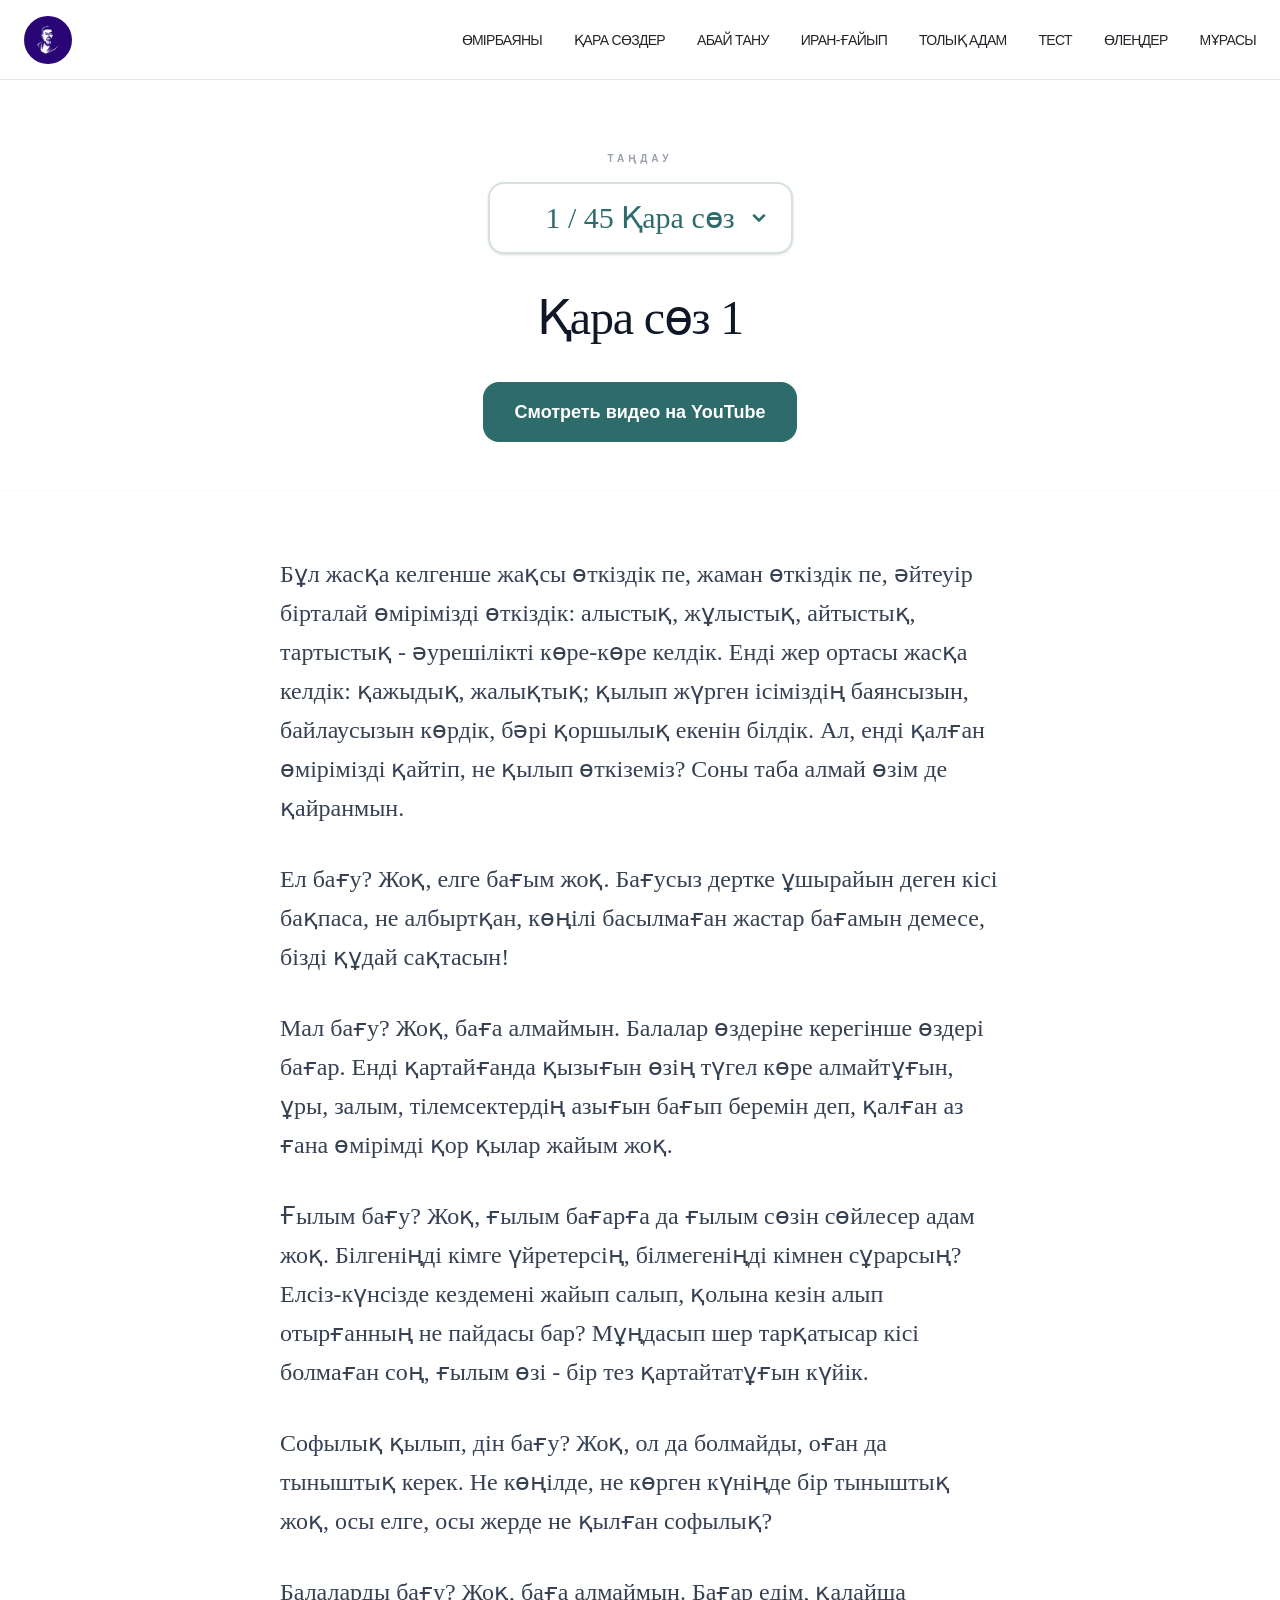
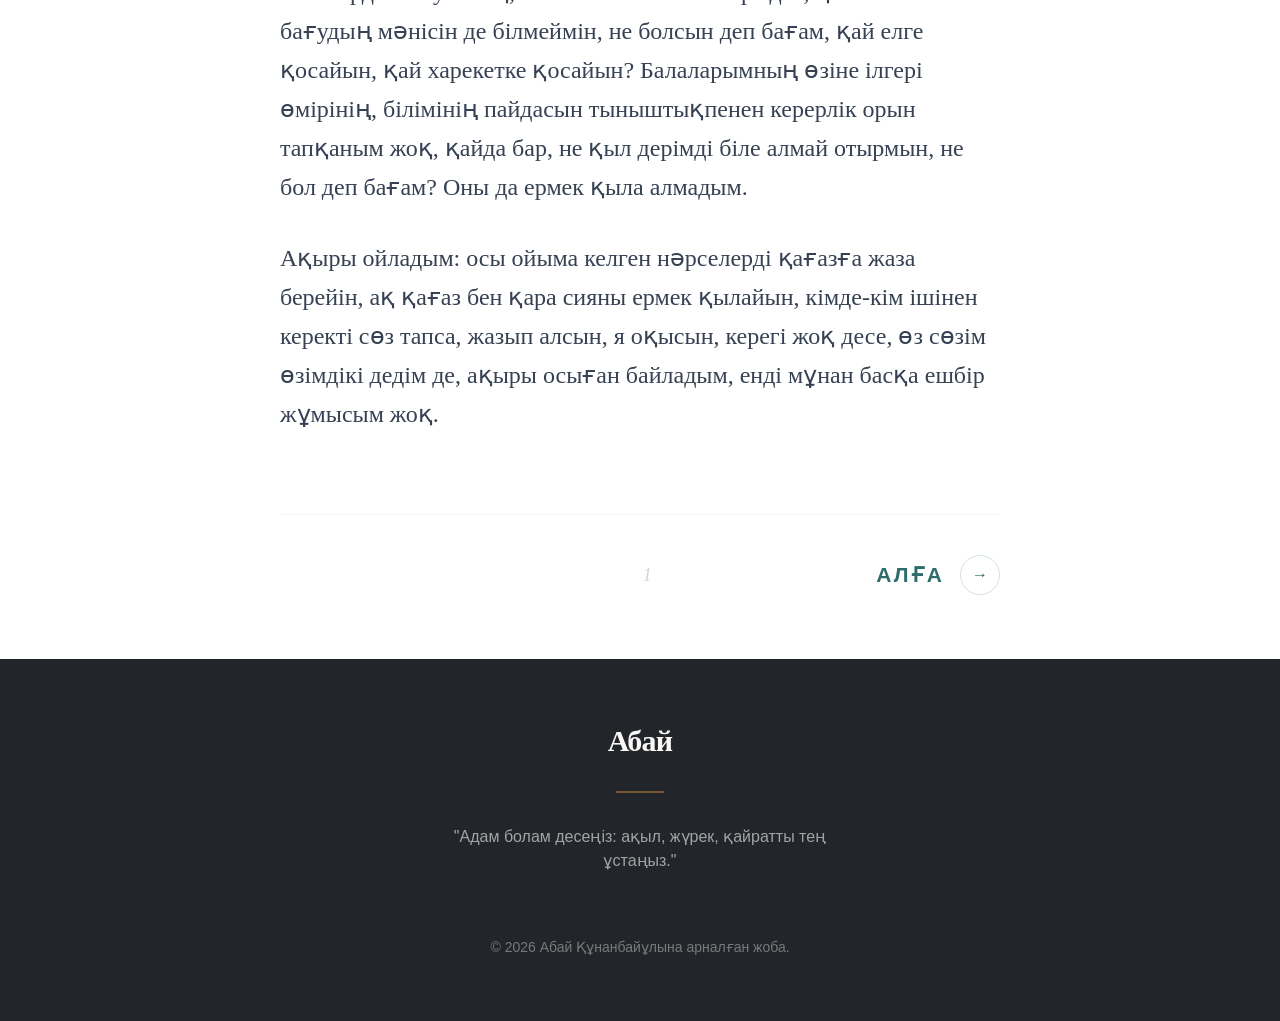
==== book-of-words/index.html @ 0b8b86c3 "Add files via upload" ====
<!DOCTYPE html>
<!-- saved from url=(0035)http://127.0.0.1:8000/book-of-words -->
<html lang="en" data-dme-installation-id="xwaxjjxckj" data-dme="on" data-dme-dark-mode="off"><head><meta http-equiv="Content-Type" content="text/html; charset=UTF-8"><style>body {transition: opacity ease-in 0.2s; } 
body[unresolved] {opacity: 0; display: block; overflow: hidden; position: relative; } 
</style>
    
    <meta name="viewport" content="width=device-width, initial-scale=1.0, maximum-scale=1">

    <meta property="og:title" content="Abai Qunanbaiuly - The Great Kazakh Poet">
    <meta property="og:description" content="Explore the life, philosophy, and poetry of Abai Qunanbaiuly, a cultural reformer and the father of Kazakh literature.">
    <meta property="og:type" content="website">
    <meta name="twitter:card" content="summary_large_image">
    <meta name="twitter:title" content="Abai Qunanbaiuly - The Great Kazakh Poet">
    <meta name="twitter:description" content="Explore the life, philosophy, and poetry of Abai Qunanbaiuly, a cultural reformer and the father of Kazakh literature.">

    <link rel="icon" type="image/png" href="http://127.0.0.1:8000/static/abai-muse/favicon.png">
    <link rel="preconnect" href="https://fonts.googleapis.com/">
    <link rel="preconnect" href="https://fonts.gstatic.com/" crossorigin="">
    <link href="../book-of-words_files/css2" rel="stylesheet">
    <script>(function(){var target='/book-of-words';if(location.pathname!==target){history.replaceState(null,'',target+location.search+location.hash);}})();</script>
    <script type="module" crossorigin="" src="../book-of-words_files/index-Dv4_u_pz.js"></script>
    <link rel="stylesheet" crossorigin="" href="../book-of-words_files/index-BlFxgXNz.css">
  </head>
  <body style="overflow: unset;">
    <div id="root"><div role="region" aria-label="Notifications (F8)" tabindex="-1" style="pointer-events: none;"><ol tabindex="-1" class="fixed top-0 z-[100] flex max-h-screen w-full flex-col-reverse p-4 sm:bottom-0 sm:right-0 sm:top-auto sm:flex-col md:max-w-[420px]"></ol></div><div class="min-h-screen bg-white font-sans selection:bg-primary/20"><nav class="fixed top-0 w-full z-[9999] bg-white border-b border-gray-200 h-20"><div class="container mx-auto px-6 h-full flex items-center justify-between"><a href="/"><a class="z-[10001]"><img alt="Logo" class="h-12 w-12 rounded-full object-cover" src="[data-uri]"></a></a><div class="hidden md:flex items-center gap-8"><a href="/#biography" class="text-sm font-medium hover:text-primary uppercase tracking-tighter">Өмірбаяны</a><a href="/book-of-words/" class="text-sm font-medium hover:text-primary uppercase tracking-tighter">Қара сөздер</a><a href="/#abai_tanu" class="text-sm font-medium hover:text-primary uppercase tracking-tighter">Абай Тану</a><a href="/iran-gaiyp/" class="text-sm font-medium hover:text-primary uppercase tracking-tighter">Иран-Ғайып</a><a href="/tolyq_adam/" class="text-sm font-medium hover:text-primary uppercase tracking-tighter">Толық Адам</a><a href="/tests/" class="text-sm font-medium hover:text-primary uppercase tracking-tighter">Тест</a><a href="/#poetry" class="text-sm font-medium hover:text-primary uppercase tracking-tighter">Өлеңдер</a><a href="/#legacy" class="text-sm font-medium hover:text-primary uppercase tracking-tighter">Мұрасы</a></div><button class="md:hidden p-2 text-black z-[10001] relative"><svg xmlns="http://www.w3.org/2000/svg" width="32" height="32" viewBox="0 0 24 24" fill="none" stroke="currentColor" stroke-width="2" stroke-linecap="round" stroke-linejoin="round" class="lucide lucide-menu" aria-hidden="true"><path d="M4 5h16"></path><path d="M4 12h16"></path><path d="M4 19h16"></path></svg></button></div><div class="fixed inset-0 bg-black/80 backdrop-blur-sm transition-opacity duration-300 md:hidden opacity-0 invisible z-[9999]"></div><div class="fixed top-0 right-0 h-screen w-[75%] sm:w-[50%] transform transition-transform duration-500 ease-in-out md:hidden z-[10000] translate-x-full" style="background-color: rgb(255, 255, 255);"><div class="flex flex-col h-full items-center justify-center space-y-8 px-6"><a href="/#biography" class="text-lg font-bold text-black uppercase text-center transition-all transform translate-x-10 opacity-0" style="transition-delay: 0ms; display: block;">Өмірбаяны</a><a href="/book-of-words/" class="text-lg font-bold text-black uppercase text-center transition-all transform translate-x-10 opacity-0" style="transition-delay: 0ms; display: block;">Қара сөздер</a><a href="/#abai_tanu" class="text-lg font-bold text-black uppercase text-center transition-all transform translate-x-10 opacity-0" style="transition-delay: 0ms; display: block;">Абай Тану</a><a href="/iran-gaiyp/" class="text-lg font-bold text-black uppercase text-center transition-all transform translate-x-10 opacity-0" style="transition-delay: 0ms; display: block;">Иран-Ғайып</a><a href="/tolyq_adam/" class="text-lg font-bold text-black uppercase text-center transition-all transform translate-x-10 opacity-0" style="transition-delay: 0ms; display: block;">Толық Адам</a><a href="/tests/" class="text-lg font-bold text-black uppercase text-center transition-all transform translate-x-10 opacity-0" style="transition-delay: 0ms; display: block;">Тест</a><a href="/#poetry" class="text-lg font-bold text-black uppercase text-center transition-all transform translate-x-10 opacity-0" style="transition-delay: 0ms; display: block;">Өлеңдер</a><a href="/#legacy" class="text-lg font-bold text-black uppercase text-center transition-all transform translate-x-10 opacity-0" style="transition-delay: 0ms; display: block;">Мұрасы</a></div></div></nav><section class="py-12 border-b border-gray-50"><div class="container mx-auto px-4 max-w-4xl text-center"><div class="inline-flex flex-col items-center"><div class="pt-4 flex flex-wrap items-center gap-4 mb-21.5"></div><span class="text-[10px] uppercase tracking-[0.4em] text-gray-400 mb-4 font-bold">Таңдау</span><div class="relative group"><select class="appearance-none bg-white text-primary border-2 border-primary/20 px-12 py-4 rounded-2xl font-serif text-2xl md:text-3xl hover:border-primary transition-all cursor-pointer outline-none shadow-sm min-w-[300px] text-center"><option value="0">1 / 45 Қара сөз</option><option value="1">2 / 45 Қара сөз</option><option value="2">3 / 45 Қара сөз</option><option value="3">4 / 45 Қара сөз</option><option value="4">5 / 45 Қара сөз</option><option value="5">6 / 45 Қара сөз</option><option value="6">7 / 45 Қара сөз</option><option value="7">8 / 45 Қара сөз</option><option value="8">9 / 45 Қара сөз</option><option value="9">10 / 45 Қара сөз</option><option value="10">11 / 45 Қара сөз</option><option value="11">12 / 45 Қара сөз</option><option value="12">13 / 45 Қара сөз</option><option value="13">14 / 45 Қара сөз</option><option value="14">15 / 45 Қара сөз</option><option value="15">16 / 45 Қара сөз</option><option value="16">17 / 45 Қара сөз</option><option value="17">18 / 45 Қара сөз</option><option value="18">19 / 45 Қара сөз</option><option value="19">20 / 45 Қара сөз</option><option value="20">21 / 45 Қара сөз</option><option value="21">22 / 45 Қара сөз</option><option value="22">23 / 45 Қара сөз</option><option value="23">24 / 45 Қара сөз</option><option value="24">25 / 45 Қара сөз</option><option value="25">26 / 45 Қара сөз</option><option value="26">27 / 45 Қара сөз</option><option value="27">28 / 45 Қара сөз</option><option value="28">29 / 45 Қара сөз</option><option value="29">30 / 45 Қара сөз</option><option value="30">31 / 45 Қара сөз</option><option value="31">32 / 45 Қара сөз</option><option value="32">33 / 45 Қара сөз</option><option value="33">34 / 45 Қара сөз</option><option value="34">35 / 45 Қара сөз</option><option value="35">36 / 45 Қара сөз</option><option value="36">37 / 45 Қара сөз</option><option value="37">38 / 45 Қара сөз</option><option value="38">39 / 45 Қара сөз</option><option value="39">40 / 45 Қара сөз</option><option value="40">41 / 45 Қара сөз</option><option value="41">42 / 45 Қара сөз</option><option value="42">43 / 45 Қара сөз</option><option value="43">44 / 45 Қара сөз</option><option value="44">45 / 45 Қара сөз</option></select><div class="absolute right-6 top-1/2 -translate-y-1/2 pointer-events-none text-primary"><svg width="20" height="20" viewBox="0 0 24 24" fill="none" stroke="currentColor" stroke-width="3" stroke-linecap="round" stroke-linejoin="round"><path d="m6 9 6 6 6-6"></path></svg></div></div></div><h1 class="mt-10 text-3xl md:text-5xl font-serif text-gray-900 tracking-tight">Қара сөз 1</h1><div class="mt-10"><a href="https://www.youtube.com/watch?v=8O0rq3UZbVI" target="_blank" rel="noreferrer" class="inline-block bg-primary text-white px-8 py-4 rounded-2xl font-bold text-lg hover:bg-secondary transition-colors">Смотреть видео на YouTube</a></div></div></section><section class="py-16 relative bg-white"><div class="container mx-auto px-6 max-w-3xl"><div class="relative"><div class="absolute inset-0 opacity-[0.03] pointer-events-none" style="background-image: url(&quot;/static/abai-muse/assets/kazakh-pattern-Ba0p9xHQ.png&quot;); background-size: 300px;"></div><div class="relative z-10 space-y-8"><p class="text-xl md:text-2xl leading-relaxed text-gray-700 font-serif whitespace-pre-line">Бұл жасқа келгенше жақсы өткіздік пе, жаман өткіздік пе, әйтеуір бірталай өмірімізді өткіздік: алыстық, жұлыстық, айтыстық, тартыстық - әурешілікті көре-көре келдік. Енді жер ортасы жасқа келдік: қажыдық, жалықтық; қылып жүрген ісіміздің баянсызын, байлаусызын көрдік, бәрі қоршылық екенін білдік. Ал, енді қалған өмірімізді қайтіп, не қылып өткіземіз? Соны таба алмай өзім де қайранмын.</p><p class="text-xl md:text-2xl leading-relaxed text-gray-700 font-serif whitespace-pre-line">Ел бағу? Жоқ, елге бағым жоқ. Бағусыз дертке ұшырайын деген кісі бақпаса, не албыртқан, көңілі басылмаған жастар бағамын демесе, бізді құдай сақтасын!</p><p class="text-xl md:text-2xl leading-relaxed text-gray-700 font-serif whitespace-pre-line">Мал бағу? Жоқ, баға алмаймын. Балалар өздеріне керегінше өздері бағар. Енді қартайғанда қызығын өзің түгел көре алмайтұғын, ұры, залым, тілемсектердің азығын бағып беремін деп, қалған аз ғана өмірімді қор қылар жайым жоқ.</p><p class="text-xl md:text-2xl leading-relaxed text-gray-700 font-serif whitespace-pre-line">Ғылым бағу? Жоқ, ғылым бағарға да ғылым сөзін сөйлесер адам жоқ. Білгеніңді кімге үйретерсің, білмегеніңді кімнен сұрарсың? Елсіз-күнсізде кездемені жайып салып, қолына кезін алып отырғанның не пайдасы бар? Мұңдасып шер тарқатысар кісі болмаған соң, ғылым өзі - бір тез қартайтатұғын күйік.</p><p class="text-xl md:text-2xl leading-relaxed text-gray-700 font-serif whitespace-pre-line">Софылық қылып, дін бағу? Жоқ, ол да болмайды, оған да тыныштық керек. Не көңілде, не көрген күніңде бір тыныштық жоқ, осы елге, осы жерде не қылған софылық?</p><p class="text-xl md:text-2xl leading-relaxed text-gray-700 font-serif whitespace-pre-line">Балаларды бағу? Жоқ, баға алмаймын. Бағар едім, қалайша бағудың мәнісін де білмеймін, не болсын деп бағам, қай елге қосайын, қай харекетке қосайын? Балаларымның өзіне ілгері өмірінің, білімінің пайдасын тыныштықпенен керерлік орын тапқаным жоқ, қайда бар, не қыл дерімді біле алмай отырмын, не бол деп бағам? Оны да ермек қыла алмадым.</p><p class="text-xl md:text-2xl leading-relaxed text-gray-700 font-serif whitespace-pre-line">Ақыры ойладым: осы ойыма келген нәрселерді қағазға жаза берейін, ақ қағаз бен қара сияны ермек қылайын, кімде-кім ішінен керекті сөз тапса, жазып алсын, я оқысын, керегі жоқ десе, өз сөзім өзімдікі дедім де, ақыры осыған байладым, енді мұнан басқа ешбір жұмысым жоқ.</p></div><div class="mt-20 flex items-center justify-between border-t border-gray-100 pt-10"><button disabled="" class="flex items-center gap-4 text-gray-400 hover:text-primary transition-all disabled:opacity-0 group"><div class="w-10 h-10 rounded-full border border-gray-100 flex items-center justify-center group-hover:border-primary"><span>←</span></div><span class="font-bold uppercase tracking-widest text-[21px]">Артқа</span></button><div class="text-gray-300 font-serif italic text-lg">1</div><button class="flex items-center gap-4 text-primary hover:text-secondary transition-all disabled:opacity-0 group"><span class="font-bold uppercase tracking-widest text-[21px]">Алға</span><div class="w-10 h-10 rounded-full border border-primary/20 flex items-center justify-center group-hover:bg-primary group-hover:text-white"><span>→</span></div></button></div></div></div></section><footer id="legacy" class="bg-foreground text-background py-16"><div class="container mx-auto px-6 flex flex-col items-center text-center space-y-8"><div class="text-3xl font-serif font-bold tracking-tight text-background">Абай</div><div class="w-12 h-0.5 bg-secondary/50"></div><p class="max-w-md text-background/60 font-light">"Адам болам десеңіз: ақыл, жүрек, қайратты тең ұстаңыз."</p><div class="text-sm text-background/40 pt-8">© 2026 Абай Құнанбайұлына арналған жоба.</div></div></footer></div></div>
  
































<veepn-lock-screen><template shadowrootmode="open"><style>html{box-sizing:border-box;text-size-adjust:100%;word-break:normal;tab-size:4}*,:before,:after{background-repeat:no-repeat;box-sizing:border-box}:before,:after{text-decoration:inherit;vertical-align:inherit}*{padding:0;margin:0}hr{overflow:visible;height:0;color:inherit;border:0;border-top:1px solid}details,main{display:block}summary{display:list-item}small{font-size:80%}[hidden]{display:none!important}abbr[title]{border-bottom:none;text-decoration:underline;text-decoration:underline dotted}a{background-color:transparent}a:active,a:hover{outline-width:0}code,kbd,pre,samp{font-family:monospace}pre{font-size:1em}b,strong{font-weight:bolder}sub,sup{font-size:75%;line-height:0;position:relative;vertical-align:baseline}sub{bottom:-.25em}sup{top:-.5em}table{border-color:inherit;text-indent:0}iframe{border-style:none}input{border-radius:0}[type=number]::-webkit-inner-spin-button,[type=number]::-webkit-outer-spin-button{height:auto}[type=search]{appearance:textfield;outline-offset:-2px}[type=search]::-webkit-search-decoration{appearance:none}textarea{overflow:auto;resize:vertical}button,input,optgroup,select,textarea{font:inherit;color:inherit}optgroup{font-weight:700}button{overflow:visible}button,select{text-transform:none}button,[type=button],[type=reset],[type=submit],[role=button]{cursor:pointer}button::-moz-focus-inner,[type=button]::-moz-focus-inner,[type=reset]::-moz-focus-inner,[type=submit]::-moz-focus-inner{border-style:none;padding:0}button,html [type=button],[type=reset],[type=submit]{appearance:auto}button,input,select,textarea{background-color:transparent;border-style:none}button:-moz-focusring,[type=button]::-moz-focus-inner,[type=reset]::-moz-focus-inner,[type=submit]::-moz-focus-inner{outline:1px dotted ButtonText}select{appearance:none}a:focus,button:focus,input:focus,select:focus,textarea:focus{outline-width:0}select::-ms-expand{display:none}select::-ms-value{color:currentcolor}legend{border:0;color:inherit;display:table;white-space:normal;max-width:100%}::-webkit-file-upload-button{appearance:auto;color:inherit;font:inherit}[disabled]{cursor:default}img{border-style:none}progress{vertical-align:baseline}[aria-busy=true]{cursor:progress}[aria-controls]{cursor:pointer}[aria-disabled=true]{cursor:default}ul,ol{list-style-type:none}figure{margin:0}@keyframes slide-in{0%{opacity:0;transform:translateY(16px)}to{opacity:1;transform:translateY(0)}}.gradient-blue{background:radial-gradient(106.41% 128.47% at 50.15% 128.47%,#23abff,#3066ff)}.gradient-green{background:radial-gradient(92.26% 118.88% at 50.15% .13%,#00c3c3,#00aab3)}.gradient-purple{background:radial-gradient(165.12% 115.56% at 50.15% .13%,#a15aff,#00a0eb)}.bg-blue{background-color:#f2f5ff}.bg-purple{background-color:#f7f0ff}.bg-green{background-color:#ebffed}.lock-screen{font-family:FigtreeVF,sans-serif;letter-spacing:normal;position:fixed;z-index:2147483638;right:24px;bottom:24px;width:327px;border-radius:24px;overflow:hidden;box-shadow:0 24px 32px #00000014;animation:slide-in .3s ease-in-out forwards}.lock-screen__content{position:relative;padding:24px 24px 64px}.lock-screen__close{position:absolute;top:16px;right:16px;width:24px;height:24px;display:flex;align-items:center;justify-content:center;opacity:.5}.lock-screen__label{height:26px;width:fit-content;border-radius:50px;background-color:#fff3;padding-inline:16px;display:flex;align-items:center;justify-content:center;gap:8px;color:#fff;font-size:12px;line-height:18px;margin:-8px auto 16px}.lock-screen__title{color:#fff;text-align:center;font-size:20px;line-height:28px;font-weight:600;margin-bottom:8px}.lock-screen__description{color:#f5f6f7;text-align:center;font-size:14px;line-height:20px}.lock-screen__description b{font-weight:600}.lock-screen__card{position:relative;z-index:1;margin-top:-44px;background-color:#fff;border-radius:24px;padding:32px 20px 20px}.lock-screen__inner{margin-bottom:24px}.lock-screen__submit{display:flex;align-items:center;justify-content:center;gap:10px;font-weight:700;font-size:16px;height:40px;width:100%;border-radius:12px;padding-inline:16px;background-color:#f70;color:#fff;margin-bottom:16px}.lock-screen__skip{display:flex;align-items:center;justify-content:center;font-size:14px;line-height:20px;color:#82829c;margin-inline:auto}.price-card{border:1px solid #f2f2fc;background:linear-gradient(254.14deg,#fafbff .04%,#f5f8ff 100.04%);border-radius:24px;padding:24px 28px}.price-card__label{color:#4a5764;text-align:center;font-size:14px;line-height:20px;text-transform:uppercase;margin-bottom:16px}.price-card__price{display:flex;justify-content:center;align-items:flex-start;column-gap:2px;margin-bottom:12px}.price-card__currency{color:#515478;font-size:18px;line-height:28px}.price-card__number{color:#14142a;text-align:center;font-size:64px;line-height:54px}.price-card__wrap{display:flex;flex-direction:column}.price-card__decimal{color:#515478;font-size:18px;line-height:28px;font-weight:600}.price-card__period{color:#515478;font-size:14px;line-height:20px;margin-top:-6px}.price-card__discount{position:relative;display:flex;align-items:center;justify-content:center;margin-bottom:12px}.price-card__discount-divider{position:absolute;z-index:0;top:50%;left:0;width:100%;height:1px;background-color:#dbe2f9;transform:translateY(-50%)}.price-card__discount-icon{position:absolute;z-index:1;top:50%;left:50%;transform:translate(-50%,-50%)}.price-card__discount-text{position:relative;z-index:2;color:#fff;font-size:12px;font-weight:600;line-height:18px}.price-card__features{display:flex;align-items:center;justify-content:center;column-gap:16px}.price-card__feature{color:#222e3a;font-size:14px;line-height:20px;display:flex;align-items:center;gap:6px}.price-card__feature:before{content:"";display:block;width:4px;height:4px;background-color:#20df9e;border-radius:50%;flex-shrink:0}.features-list{display:grid;grid-template-columns:repeat(3,1fr);gap:12px}.features-list__item{display:flex;flex-direction:column;align-items:center;gap:6px}.features-list__icon{width:52px;height:52px;border-radius:12px;display:flex;align-items:center;justify-content:center}.features-list__text{color:#293a53;text-align:center;font-size:16px;line-height:24px;letter-spacing:-.1px}</style></template><style>@font-face{font-family:FigtreeVF;src:url(chrome-extension://majdfhpaihoncoakbjgbdhglocklcgno/fonts/FigtreeVF.woff2) format("woff2 supports variations"),url(chrome-extension://majdfhpaihoncoakbjgbdhglocklcgno/fonts/FigtreeVF.woff2) format("woff2-variations");font-weight:100 1000;font-display:swap}</style></veepn-lock-screen></body></html>
---- book-of-words_files/index-BlFxgXNz.css ----
@layer properties{@supports (((-webkit-hyphens:none)) and (not (margin-trim:inline))) or ((-moz-orient:inline) and (not (color:rgb(from red r g b)))){*,:before,:after,::backdrop{--tw-translate-x:0;--tw-translate-y:0;--tw-translate-z:0;--tw-rotate-x:initial;--tw-rotate-y:initial;--tw-rotate-z:initial;--tw-skew-x:initial;--tw-skew-y:initial;--tw-space-y-reverse:0;--tw-space-x-reverse:0;--tw-border-style:solid;--tw-gradient-position:initial;--tw-gradient-from:#0000;--tw-gradient-via:#0000;--tw-gradient-to:#0000;--tw-gradient-stops:initial;--tw-gradient-via-stops:initial;--tw-gradient-from-position:0%;--tw-gradient-via-position:50%;--tw-gradient-to-position:100%;--tw-leading:initial;--tw-font-weight:initial;--tw-tracking:initial;--tw-ordinal:initial;--tw-slashed-zero:initial;--tw-numeric-figure:initial;--tw-numeric-spacing:initial;--tw-numeric-fraction:initial;--tw-shadow:0 0 #0000;--tw-shadow-color:initial;--tw-shadow-alpha:100%;--tw-inset-shadow:0 0 #0000;--tw-inset-shadow-color:initial;--tw-inset-shadow-alpha:100%;--tw-ring-color:initial;--tw-ring-shadow:0 0 #0000;--tw-inset-ring-color:initial;--tw-inset-ring-shadow:0 0 #0000;--tw-ring-inset:initial;--tw-ring-offset-width:0px;--tw-ring-offset-color:#fff;--tw-ring-offset-shadow:0 0 #0000;--tw-outline-style:solid;--tw-backdrop-blur:initial;--tw-backdrop-brightness:initial;--tw-backdrop-contrast:initial;--tw-backdrop-grayscale:initial;--tw-backdrop-hue-rotate:initial;--tw-backdrop-invert:initial;--tw-backdrop-opacity:initial;--tw-backdrop-saturate:initial;--tw-backdrop-sepia:initial;--tw-duration:initial;--tw-ease:initial;--tw-content:"";--tw-scale-x:1;--tw-scale-y:1;--tw-scale-z:1;--tw-animation-delay:0s;--tw-animation-direction:normal;--tw-animation-duration:initial;--tw-animation-fill-mode:none;--tw-animation-iteration-count:1;--tw-enter-blur:0;--tw-enter-opacity:1;--tw-enter-rotate:0;--tw-enter-scale:1;--tw-enter-translate-x:0;--tw-enter-translate-y:0;--tw-exit-blur:0;--tw-exit-opacity:1;--tw-exit-rotate:0;--tw-exit-scale:1;--tw-exit-translate-x:0;--tw-exit-translate-y:0}}}@layer theme{:root,:host{--font-mono:ui-monospace,SFMono-Regular,Menlo,Monaco,Consolas,"Liberation Mono","Courier New",monospace;--color-red-50:oklch(97.1% .013 17.38);--color-red-100:oklch(93.6% .032 17.717);--color-red-300:oklch(80.8% .114 19.571);--color-red-400:oklch(70.4% .191 22.216);--color-red-500:oklch(63.7% .237 25.331);--color-red-600:oklch(57.7% .245 27.325);--color-red-800:oklch(44.4% .177 26.899);--color-green-100:oklch(96.2% .044 156.743);--color-green-500:oklch(72.3% .219 149.579);--color-green-600:oklch(62.7% .194 149.214);--color-green-800:oklch(44.8% .119 151.328);--color-gray-50:oklch(98.5% .002 247.839);--color-gray-100:oklch(96.7% .003 264.542);--color-gray-200:oklch(92.8% .006 264.531);--color-gray-300:oklch(87.2% .01 258.338);--color-gray-400:oklch(70.7% .022 261.325);--color-gray-600:oklch(44.6% .03 256.802);--color-gray-700:oklch(37.3% .034 259.733);--color-gray-900:oklch(21% .034 264.665);--color-black:#000;--color-white:#fff;--spacing:.25rem;--container-sm:24rem;--container-md:28rem;--container-lg:32rem;--container-2xl:42rem;--container-3xl:48rem;--container-4xl:56rem;--container-5xl:64rem;--text-xs:.75rem;--text-xs--line-height:calc(1/.75);--text-sm:.875rem;--text-sm--line-height:calc(1.25/.875);--text-base:1rem;--text-base--line-height: 1.5 ;--text-lg:1.125rem;--text-lg--line-height:calc(1.75/1.125);--text-xl:1.25rem;--text-xl--line-height:calc(1.75/1.25);--text-2xl:1.5rem;--text-2xl--line-height:calc(2/1.5);--text-3xl:1.875rem;--text-3xl--line-height: 1.2 ;--text-4xl:2.25rem;--text-4xl--line-height:calc(2.5/2.25);--text-5xl:3rem;--text-5xl--line-height:1;--text-6xl:3.75rem;--text-6xl--line-height:1;--text-7xl:4.5rem;--text-7xl--line-height:1;--text-8xl:6rem;--text-8xl--line-height:1;--font-weight-light:300;--font-weight-normal:400;--font-weight-medium:500;--font-weight-semibold:600;--font-weight-bold:700;--tracking-tighter:-.05em;--tracking-tight:-.025em;--tracking-widest:.1em;--leading-snug:1.375;--leading-normal:1.5;--leading-relaxed:1.625;--radius-xl:.75rem;--radius-2xl:1rem;--ease-out:cubic-bezier(0,0,.2,1);--ease-in-out:cubic-bezier(.4,0,.2,1);--animate-spin:spin 1s linear infinite;--animate-pulse:pulse 2s cubic-bezier(.4,0,.6,1)infinite;--blur-sm:8px;--aspect-video:16/9;--default-transition-duration:.15s;--default-transition-timing-function:cubic-bezier(.4,0,.2,1);--default-font-family:"Inter",sans-serif;--default-mono-font-family:var(--font-mono);--color-border:hsl(var(--border))}}@layer base{*,:after,:before,::backdrop{box-sizing:border-box;border:0 solid;margin:0;padding:0}::file-selector-button{box-sizing:border-box;border:0 solid;margin:0;padding:0}html,:host{-webkit-text-size-adjust:100%;tab-size:4;line-height:1.5;font-family:var(--default-font-family,ui-sans-serif,system-ui,sans-serif,"Apple Color Emoji","Segoe UI Emoji","Segoe UI Symbol","Noto Color Emoji");font-feature-settings:var(--default-font-feature-settings,normal);font-variation-settings:var(--default-font-variation-settings,normal);-webkit-tap-highlight-color:transparent}hr{height:0;color:inherit;border-top-width:1px}abbr:where([title]){-webkit-text-decoration:underline dotted;text-decoration:underline dotted}h1,h2,h3,h4,h5,h6{font-size:inherit;font-weight:inherit}a{color:inherit;-webkit-text-decoration:inherit;text-decoration:inherit}b,strong{font-weight:bolder}code,kbd,samp,pre{font-family:var(--default-mono-font-family,ui-monospace,SFMono-Regular,Menlo,Monaco,Consolas,"Liberation Mono","Courier New",monospace);font-feature-settings:var(--default-mono-font-feature-settings,normal);font-variation-settings:var(--default-mono-font-variation-settings,normal);font-size:1em}small{font-size:80%}sub,sup{vertical-align:baseline;font-size:75%;line-height:0;position:relative}sub{bottom:-.25em}sup{top:-.5em}table{text-indent:0;border-color:inherit;border-collapse:collapse}:-moz-focusring{outline:auto}progress{vertical-align:baseline}summary{display:list-item}ol,ul,menu{list-style:none}img,svg,video,canvas,audio,iframe,embed,object{vertical-align:middle;display:block}img,video{max-width:100%;height:auto}button,input,select,optgroup,textarea{font:inherit;font-feature-settings:inherit;font-variation-settings:inherit;letter-spacing:inherit;color:inherit;opacity:1;background-color:#0000;border-radius:0}::file-selector-button{font:inherit;font-feature-settings:inherit;font-variation-settings:inherit;letter-spacing:inherit;color:inherit;opacity:1;background-color:#0000;border-radius:0}:where(select:is([multiple],[size])) optgroup{font-weight:bolder}:where(select:is([multiple],[size])) optgroup option{padding-inline-start:20px}::file-selector-button{margin-inline-end:4px}::placeholder{opacity:1}@supports (not ((-webkit-appearance:-apple-pay-button))) or (contain-intrinsic-size:1px){::placeholder{color:currentColor}@supports (color:color-mix(in lab,red,red)){::placeholder{color:color-mix(in oklab,currentcolor 50%,transparent)}}}textarea{resize:vertical}::-webkit-search-decoration{-webkit-appearance:none}::-webkit-date-and-time-value{min-height:1lh;text-align:inherit}::-webkit-datetime-edit{display:inline-flex}::-webkit-datetime-edit-fields-wrapper{padding:0}::-webkit-datetime-edit{padding-block:0}::-webkit-datetime-edit-year-field{padding-block:0}::-webkit-datetime-edit-month-field{padding-block:0}::-webkit-datetime-edit-day-field{padding-block:0}::-webkit-datetime-edit-hour-field{padding-block:0}::-webkit-datetime-edit-minute-field{padding-block:0}::-webkit-datetime-edit-second-field{padding-block:0}::-webkit-datetime-edit-millisecond-field{padding-block:0}::-webkit-datetime-edit-meridiem-field{padding-block:0}::-webkit-calendar-picker-indicator{line-height:1}:-moz-ui-invalid{box-shadow:none}button,input:where([type=button],[type=reset],[type=submit]){appearance:button}::file-selector-button{appearance:button}::-webkit-inner-spin-button{height:auto}::-webkit-outer-spin-button{height:auto}[hidden]:where(:not([hidden=until-found])){display:none!important}*{border-color:hsl(var(--border))}body{background-color:hsl(var(--background));color:hsl(var(--foreground));-webkit-font-smoothing:antialiased;-moz-osx-font-smoothing:grayscale;font-family:Inter,sans-serif}h1,h2,h3,h4,h5,h6{font-family:Playfair Display,serif}}@layer components;@layer utilities{.\@container\/field-group{container:field-group/inline-size}.pointer-events-auto{pointer-events:auto}.pointer-events-none{pointer-events:none}.invisible{visibility:hidden}.visible{visibility:visible}.sr-only{clip-path:inset(50%);white-space:nowrap;border-width:0;width:1px;height:1px;margin:-1px;padding:0;position:absolute;overflow:hidden}.absolute{position:absolute}.fixed{position:fixed}.relative{position:relative}.inset-0{inset:calc(var(--spacing)*0)}.inset-x-0{inset-inline:calc(var(--spacing)*0)}.inset-y-0{inset-block:calc(var(--spacing)*0)}.-top-12{top:calc(var(--spacing)*-12)}.top-0{top:calc(var(--spacing)*0)}.top-1\.5{top:calc(var(--spacing)*1.5)}.top-1\/2{top:50%}.top-2{top:calc(var(--spacing)*2)}.top-3\.5{top:calc(var(--spacing)*3.5)}.top-4{top:calc(var(--spacing)*4)}.top-\[1px\]{top:1px}.top-\[50\%\]{top:50%}.top-\[60\%\]{top:60%}.top-full{top:100%}.-right-6{right:calc(var(--spacing)*-6)}.-right-12{right:calc(var(--spacing)*-12)}.right-0{right:calc(var(--spacing)*0)}.right-1{right:calc(var(--spacing)*1)}.right-2{right:calc(var(--spacing)*2)}.right-3{right:calc(var(--spacing)*3)}.right-4{right:calc(var(--spacing)*4)}.right-6{right:calc(var(--spacing)*6)}.-bottom-6{bottom:calc(var(--spacing)*-6)}.-bottom-12{bottom:calc(var(--spacing)*-12)}.bottom-0{bottom:calc(var(--spacing)*0)}.-left-12{left:calc(var(--spacing)*-12)}.left-0{left:calc(var(--spacing)*0)}.left-1\/2{left:50%}.left-2{left:calc(var(--spacing)*2)}.left-\[50\%\]{left:50%}.-z-10{z-index:-10}.z-0{z-index:0}.z-10{z-index:10}.z-20{z-index:20}.z-50{z-index:50}.z-\[1\]{z-index:1}.z-\[100\]{z-index:100}.z-\[9999\]{z-index:9999}.z-\[10000\]{z-index:10000}.z-\[10001\]{z-index:10001}.order-1{order:1}.order-2{order:2}.order-first{order:-9999}.order-last{order:9999}.container{width:100%}@media(min-width:40rem){.container{max-width:40rem}}@media(min-width:48rem){.container{max-width:48rem}}@media(min-width:64rem){.container{max-width:64rem}}@media(min-width:80rem){.container{max-width:80rem}}@media(min-width:96rem){.container{max-width:96rem}}.\!m-0{margin:calc(var(--spacing)*0)!important}.-mx-1{margin-inline:calc(var(--spacing)*-1)}.mx-2{margin-inline:calc(var(--spacing)*2)}.mx-3\.5{margin-inline:calc(var(--spacing)*3.5)}.mx-4{margin-inline:calc(var(--spacing)*4)}.mx-auto{margin-inline:auto}.-my-2{margin-block:calc(var(--spacing)*-2)}.my-0{margin-block:calc(var(--spacing)*0)}.my-0\.5{margin-block:calc(var(--spacing)*.5)}.my-1{margin-block:calc(var(--spacing)*1)}.-mt-4{margin-top:calc(var(--spacing)*-4)}.mt-1\.5{margin-top:calc(var(--spacing)*1.5)}.mt-2{margin-top:calc(var(--spacing)*2)}.mt-4{margin-top:calc(var(--spacing)*4)}.mt-10{margin-top:calc(var(--spacing)*10)}.mt-20{margin-top:calc(var(--spacing)*20)}.mt-24{margin-top:calc(var(--spacing)*24)}.mt-auto{margin-top:auto}.mr-2{margin-right:calc(var(--spacing)*2)}.mb-0\.5{margin-bottom:calc(var(--spacing)*.5)}.mb-1{margin-bottom:calc(var(--spacing)*1)}.mb-1\.5{margin-bottom:calc(var(--spacing)*1.5)}.mb-2{margin-bottom:calc(var(--spacing)*2)}.mb-3{margin-bottom:calc(var(--spacing)*3)}.mb-4{margin-bottom:calc(var(--spacing)*4)}.mb-4\.5{margin-bottom:calc(var(--spacing)*4.5)}.mb-6{margin-bottom:calc(var(--spacing)*6)}.mb-7\.5{margin-bottom:calc(var(--spacing)*7.5)}.mb-12{margin-bottom:calc(var(--spacing)*12)}.mb-13\.5{margin-bottom:calc(var(--spacing)*13.5)}.mb-16{margin-bottom:calc(var(--spacing)*16)}.mb-21\.5{margin-bottom:calc(var(--spacing)*21.5)}.mb-27\.5{margin-bottom:calc(var(--spacing)*27.5)}.-ml-4{margin-left:calc(var(--spacing)*-4)}.ml-1{margin-left:calc(var(--spacing)*1)}.ml-4{margin-left:calc(var(--spacing)*4)}.ml-auto{margin-left:auto}.line-clamp-2{-webkit-line-clamp:2;-webkit-box-orient:vertical;display:-webkit-box;overflow:hidden}.block{display:block}.flex{display:flex}.grid{display:grid}.hidden{display:none}.inline-block{display:inline-block}.inline-flex{display:inline-flex}.table{display:table}.aspect-\[3\/4\]{aspect-ratio:3/4}.aspect-square{aspect-ratio:1}.aspect-video{aspect-ratio:var(--aspect-video)}.size-4{width:calc(var(--spacing)*4);height:calc(var(--spacing)*4)}.size-6{width:calc(var(--spacing)*6);height:calc(var(--spacing)*6)}.size-8{width:calc(var(--spacing)*8);height:calc(var(--spacing)*8)}.size-10{width:calc(var(--spacing)*10);height:calc(var(--spacing)*10)}.size-\[--cell-size\]{width:--cell-size;height:--cell-size}.h-0\.5{height:calc(var(--spacing)*.5)}.h-1{height:calc(var(--spacing)*1)}.h-1\.5{height:calc(var(--spacing)*1.5)}.h-2{height:calc(var(--spacing)*2)}.h-2\.5{height:calc(var(--spacing)*2.5)}.h-3{height:calc(var(--spacing)*3)}.h-3\.5{height:calc(var(--spacing)*3.5)}.h-4{height:calc(var(--spacing)*4)}.h-5{height:calc(var(--spacing)*5)}.h-6{height:calc(var(--spacing)*6)}.h-7{height:calc(var(--spacing)*7)}.h-8{height:calc(var(--spacing)*8)}.h-9{height:calc(var(--spacing)*9)}.h-10{height:calc(var(--spacing)*10)}.h-12{height:calc(var(--spacing)*12)}.h-20{height:calc(var(--spacing)*20)}.h-\[--cell-size\]{height:--cell-size}.h-\[1px\]{height:1px}.h-\[var\(--radix-navigation-menu-viewport-height\)\]{height:var(--radix-navigation-menu-viewport-height)}.h-\[var\(--radix-select-trigger-height\)\]{height:var(--radix-select-trigger-height)}.h-auto{height:auto}.h-full{height:100%}.h-px{height:1px}.h-screen{height:100vh}.h-svh{height:100svh}.max-h-\[--radix-context-menu-content-available-height\]{max-height:--radix-context-menu-content-available-height}.max-h-\[--radix-select-content-available-height\]{max-height:--radix-select-content-available-height}.max-h-\[300px\]{max-height:300px}.max-h-\[var\(--radix-dropdown-menu-content-available-height\)\]{max-height:var(--radix-dropdown-menu-content-available-height)}.max-h-full{max-height:100%}.max-h-screen{max-height:100vh}.min-h-0{min-height:calc(var(--spacing)*0)}.min-h-8{min-height:calc(var(--spacing)*8)}.min-h-9{min-height:calc(var(--spacing)*9)}.min-h-10{min-height:calc(var(--spacing)*10)}.min-h-\[60px\]{min-height:60px}.min-h-screen{min-height:100vh}.min-h-svh{min-height:100svh}.w-0{width:calc(var(--spacing)*0)}.w-1{width:calc(var(--spacing)*1)}.w-2{width:calc(var(--spacing)*2)}.w-2\.5{width:calc(var(--spacing)*2.5)}.w-3{width:calc(var(--spacing)*3)}.w-3\.5{width:calc(var(--spacing)*3.5)}.w-3\/4{width:75%}.w-4{width:calc(var(--spacing)*4)}.w-5{width:calc(var(--spacing)*5)}.w-7{width:calc(var(--spacing)*7)}.w-8{width:calc(var(--spacing)*8)}.w-9{width:calc(var(--spacing)*9)}.w-10{width:calc(var(--spacing)*10)}.w-12{width:calc(var(--spacing)*12)}.w-24{width:calc(var(--spacing)*24)}.w-64{width:calc(var(--spacing)*64)}.w-72{width:calc(var(--spacing)*72)}.w-\[--cell-size\]{width:--cell-size}.w-\[1px\]{width:1px}.w-\[75\%\]{width:75%}.w-\[100px\]{width:100px}.w-\[var\(--sidebar-width\)\]{width:var(--sidebar-width)}.w-auto{width:auto}.w-fit{width:fit-content}.w-full{width:100%}.w-max{width:max-content}.w-px{width:1px}.max-w-2xl{max-width:var(--container-2xl)}.max-w-3xl{max-width:var(--container-3xl)}.max-w-4xl{max-width:var(--container-4xl)}.max-w-5xl{max-width:var(--container-5xl)}.max-w-\[var\(--skeleton-width\)\]{max-width:var(--skeleton-width)}.max-w-lg{max-width:var(--container-lg)}.max-w-max{max-width:max-content}.max-w-md{max-width:var(--container-md)}.max-w-sm{max-width:var(--container-sm)}.min-w-0{min-width:calc(var(--spacing)*0)}.min-w-5{min-width:calc(var(--spacing)*5)}.min-w-8{min-width:calc(var(--spacing)*8)}.min-w-9{min-width:calc(var(--spacing)*9)}.min-w-10{min-width:calc(var(--spacing)*10)}.min-w-\[--cell-size\]{min-width:--cell-size}.min-w-\[8rem\]{min-width:8rem}.min-w-\[12rem\]{min-width:12rem}.min-w-\[300px\]{min-width:300px}.min-w-\[var\(--radix-select-trigger-width\)\]{min-width:var(--radix-select-trigger-width)}.flex-1{flex:1}.shrink-0{flex-shrink:0}.grow{flex-grow:1}.grow-0{flex-grow:0}.basis-full{flex-basis:100%}.caption-bottom{caption-side:bottom}.border-collapse{border-collapse:collapse}.origin-\[--radix-context-menu-content-transform-origin\]{transform-origin:--radix-context-menu-content-transform-origin}.origin-\[--radix-dropdown-menu-content-transform-origin\]{transform-origin:--radix-dropdown-menu-content-transform-origin}.origin-\[--radix-hover-card-content-transform-origin\]{transform-origin:--radix-hover-card-content-transform-origin}.origin-\[--radix-menubar-content-transform-origin\]{transform-origin:--radix-menubar-content-transform-origin}.origin-\[--radix-popover-content-transform-origin\]{transform-origin:--radix-popover-content-transform-origin}.origin-\[--radix-select-content-transform-origin\]{transform-origin:--radix-select-content-transform-origin}.origin-\[--radix-tooltip-content-transform-origin\]{transform-origin:--radix-tooltip-content-transform-origin}.-translate-x-1\/2{--tw-translate-x: -50% ;translate:var(--tw-translate-x)var(--tw-translate-y)}.-translate-x-px{--tw-translate-x:-1px;translate:var(--tw-translate-x)var(--tw-translate-y)}.translate-x-0{--tw-translate-x:calc(var(--spacing)*0);translate:var(--tw-translate-x)var(--tw-translate-y)}.translate-x-10{--tw-translate-x:calc(var(--spacing)*10);translate:var(--tw-translate-x)var(--tw-translate-y)}.translate-x-\[-50\%\]{--tw-translate-x:-50%;translate:var(--tw-translate-x)var(--tw-translate-y)}.translate-x-full{--tw-translate-x:100%;translate:var(--tw-translate-x)var(--tw-translate-y)}.translate-x-px{--tw-translate-x:1px;translate:var(--tw-translate-x)var(--tw-translate-y)}.-translate-y-1\/2{--tw-translate-y: -50% ;translate:var(--tw-translate-x)var(--tw-translate-y)}.translate-y-\[-50\%\]{--tw-translate-y:-50%;translate:var(--tw-translate-x)var(--tw-translate-y)}.rotate-45{rotate:45deg}.rotate-90{rotate:90deg}.transform{transform:var(--tw-rotate-x,)var(--tw-rotate-y,)var(--tw-rotate-z,)var(--tw-skew-x,)var(--tw-skew-y,)}.animate-caret-blink{animation:1.25s ease-out infinite caret-blink}.animate-in{animation:enter var(--tw-animation-duration,var(--tw-duration,.15s))var(--tw-ease,ease)var(--tw-animation-delay,0s)var(--tw-animation-iteration-count,1)var(--tw-animation-direction,normal)var(--tw-animation-fill-mode,none)}.animate-pulse{animation:var(--animate-pulse)}.animate-spin{animation:var(--animate-spin)}.cursor-default{cursor:default}.cursor-pointer{cursor:pointer}.cursor-text{cursor:text}.touch-none{touch-action:none}.resize-none{resize:none}.list-disc{list-style-type:disc}.list-none{list-style-type:none}.appearance-none{appearance:none}.flex-col{flex-direction:column}.flex-col-reverse{flex-direction:column-reverse}.flex-row{flex-direction:row}.flex-wrap{flex-wrap:wrap}.place-content-center{place-content:center}.items-center{align-items:center}.items-end{align-items:flex-end}.items-start{align-items:flex-start}.items-stretch{align-items:stretch}.justify-between{justify-content:space-between}.justify-center{justify-content:center}.justify-end{justify-content:flex-end}.justify-start{justify-content:flex-start}.gap-1{gap:calc(var(--spacing)*1)}.gap-1\.5{gap:calc(var(--spacing)*1.5)}.gap-2{gap:calc(var(--spacing)*2)}.gap-2\.5{gap:calc(var(--spacing)*2.5)}.gap-3{gap:calc(var(--spacing)*3)}.gap-4{gap:calc(var(--spacing)*4)}.gap-6{gap:calc(var(--spacing)*6)}.gap-7{gap:calc(var(--spacing)*7)}.gap-8{gap:calc(var(--spacing)*8)}.gap-12{gap:calc(var(--spacing)*12)}:where(.space-y-1\.5>:not(:last-child)){--tw-space-y-reverse:0;margin-block-start:calc(calc(var(--spacing)*1.5)*var(--tw-space-y-reverse));margin-block-end:calc(calc(var(--spacing)*1.5)*calc(1 - var(--tw-space-y-reverse)))}:where(.space-y-2>:not(:last-child)){--tw-space-y-reverse:0;margin-block-start:calc(calc(var(--spacing)*2)*var(--tw-space-y-reverse));margin-block-end:calc(calc(var(--spacing)*2)*calc(1 - var(--tw-space-y-reverse)))}:where(.space-y-4>:not(:last-child)){--tw-space-y-reverse:0;margin-block-start:calc(calc(var(--spacing)*4)*var(--tw-space-y-reverse));margin-block-end:calc(calc(var(--spacing)*4)*calc(1 - var(--tw-space-y-reverse)))}:where(.space-y-6>:not(:last-child)){--tw-space-y-reverse:0;margin-block-start:calc(calc(var(--spacing)*6)*var(--tw-space-y-reverse));margin-block-end:calc(calc(var(--spacing)*6)*calc(1 - var(--tw-space-y-reverse)))}:where(.space-y-8>:not(:last-child)){--tw-space-y-reverse:0;margin-block-start:calc(calc(var(--spacing)*8)*var(--tw-space-y-reverse));margin-block-end:calc(calc(var(--spacing)*8)*calc(1 - var(--tw-space-y-reverse)))}:where(.space-y-12>:not(:last-child)){--tw-space-y-reverse:0;margin-block-start:calc(calc(var(--spacing)*12)*var(--tw-space-y-reverse));margin-block-end:calc(calc(var(--spacing)*12)*calc(1 - var(--tw-space-y-reverse)))}:where(.space-x-1>:not(:last-child)){--tw-space-x-reverse:0;margin-inline-start:calc(calc(var(--spacing)*1)*var(--tw-space-x-reverse));margin-inline-end:calc(calc(var(--spacing)*1)*calc(1 - var(--tw-space-x-reverse)))}:where(.space-x-4>:not(:last-child)){--tw-space-x-reverse:0;margin-inline-start:calc(calc(var(--spacing)*4)*var(--tw-space-x-reverse));margin-inline-end:calc(calc(var(--spacing)*4)*calc(1 - var(--tw-space-x-reverse)))}.self-stretch{align-self:stretch}.overflow-auto{overflow:auto}.overflow-hidden{overflow:hidden}.overflow-x-hidden{overflow-x:hidden}.overflow-y-auto{overflow-y:auto}.rounded-2xl{border-radius:var(--radius-2xl)}.rounded-\[2px\]{border-radius:2px}.rounded-\[calc\(var\(--radius\)-5px\)\]{border-radius:calc(var(--radius) - 5px)}.rounded-\[inherit\]{border-radius:inherit}.rounded-full{border-radius:3.40282e38px}.rounded-lg{border-radius:.8rem}.rounded-md{border-radius:.5rem}.rounded-none{border-radius:0}.rounded-sm{border-radius:.3rem}.rounded-xl{border-radius:var(--radius-xl)}.rounded-t-\[10px\]{border-top-left-radius:10px;border-top-right-radius:10px}.rounded-l-md{border-top-left-radius:.5rem;border-bottom-left-radius:.5rem}.rounded-tl-sm{border-top-left-radius:.3rem}.rounded-r-md{border-top-right-radius:.5rem;border-bottom-right-radius:.5rem}.border{border-style:var(--tw-border-style);border-width:1px}.border-0{border-style:var(--tw-border-style);border-width:0}.border-2{border-style:var(--tw-border-style);border-width:2px}.border-\[1\.5px\]{border-style:var(--tw-border-style);border-width:1.5px}.border-y{border-block-style:var(--tw-border-style);border-block-width:1px}.border-t{border-top-style:var(--tw-border-style);border-top-width:1px}.border-r{border-right-style:var(--tw-border-style);border-right-width:1px}.border-b{border-bottom-style:var(--tw-border-style);border-bottom-width:1px}.border-l{border-left-style:var(--tw-border-style);border-left-width:1px}.border-l-2{border-left-style:var(--tw-border-style);border-left-width:2px}.border-dashed{--tw-border-style:dashed;border-style:dashed}.border-none{--tw-border-style:none;border-style:none}.\[border-color\:var\(--badge-outline\)\]{border-color:var(--badge-outline)}.\[border-color\:var\(--button-outline\)\]{border-color:var(--button-outline)}.border-\[--color-border\]{border-color:--color-border}.border-border,.border-border\/50{border-color:hsl(var(--border))}@supports (color:color-mix(in lab,red,red)){.border-border\/50{border-color:color-mix(in oklab,hsl(var(--border))50%,transparent)}}.border-destructive,.border-destructive\/50{border-color:hsl(var(--destructive))}@supports (color:color-mix(in lab,red,red)){.border-destructive\/50{border-color:color-mix(in oklab,hsl(var(--destructive))50%,transparent)}}.border-foreground\/10{border-color:hsl(var(--foreground))}@supports (color:color-mix(in lab,red,red)){.border-foreground\/10{border-color:color-mix(in oklab,hsl(var(--foreground))10%,transparent)}}.border-foreground\/20{border-color:hsl(var(--foreground))}@supports (color:color-mix(in lab,red,red)){.border-foreground\/20{border-color:color-mix(in oklab,hsl(var(--foreground))20%,transparent)}}.border-gray-50{border-color:var(--color-gray-50)}.border-gray-100{border-color:var(--color-gray-100)}.border-gray-200{border-color:var(--color-gray-200)}.border-green-500{border-color:var(--color-green-500)}.border-input{border-color:hsl(var(--input))}.border-primary,.border-primary\/20{border-color:hsl(var(--primary))}@supports (color:color-mix(in lab,red,red)){.border-primary\/20{border-color:color-mix(in oklab,hsl(var(--primary))20%,transparent)}}.border-primary\/30{border-color:hsl(var(--primary))}@supports (color:color-mix(in lab,red,red)){.border-primary\/30{border-color:color-mix(in oklab,hsl(var(--primary))30%,transparent)}}.border-primary\/50{border-color:hsl(var(--primary))}@supports (color:color-mix(in lab,red,red)){.border-primary\/50{border-color:color-mix(in oklab,hsl(var(--primary))50%,transparent)}}.border-red-500{border-color:var(--color-red-500)}.border-secondary,.border-secondary\/30{border-color:hsl(var(--secondary))}@supports (color:color-mix(in lab,red,red)){.border-secondary\/30{border-color:color-mix(in oklab,hsl(var(--secondary))30%,transparent)}}.border-transparent{border-color:#0000}.border-t-transparent{border-top-color:#0000}.border-l-transparent{border-left-color:#0000}.bg-\[--color-bg\]{background-color:--color-bg}.bg-accent{background-color:hsl(var(--accent))}.bg-background,.bg-background\/50{background-color:hsl(var(--background))}@supports (color:color-mix(in lab,red,red)){.bg-background\/50{background-color:color-mix(in oklab,hsl(var(--background))50%,transparent)}}.bg-black\/60{background-color:#0009}@supports (color:color-mix(in lab,red,red)){.bg-black\/60{background-color:color-mix(in oklab,var(--color-black)60%,transparent)}}.bg-black\/80{background-color:#000c}@supports (color:color-mix(in lab,red,red)){.bg-black\/80{background-color:color-mix(in oklab,var(--color-black)80%,transparent)}}.bg-border{background-color:hsl(var(--border))}.bg-card{background-color:hsl(var(--card))}.bg-destructive{background-color:hsl(var(--destructive))}.bg-foreground{background-color:hsl(var(--foreground))}.bg-gray-50{background-color:var(--color-gray-50)}.bg-green-100{background-color:var(--color-green-100)}.bg-input{background-color:hsl(var(--input))}.bg-muted,.bg-muted\/30{background-color:hsl(var(--muted))}@supports (color:color-mix(in lab,red,red)){.bg-muted\/30{background-color:color-mix(in oklab,hsl(var(--muted))30%,transparent)}}.bg-muted\/50{background-color:hsl(var(--muted))}@supports (color:color-mix(in lab,red,red)){.bg-muted\/50{background-color:color-mix(in oklab,hsl(var(--muted))50%,transparent)}}.bg-popover{background-color:hsl(var(--popover))}.bg-primary,.bg-primary\/5{background-color:hsl(var(--primary))}@supports (color:color-mix(in lab,red,red)){.bg-primary\/5{background-color:color-mix(in oklab,hsl(var(--primary))5%,transparent)}}.bg-primary\/10{background-color:hsl(var(--primary))}@supports (color:color-mix(in lab,red,red)){.bg-primary\/10{background-color:color-mix(in oklab,hsl(var(--primary))10%,transparent)}}.bg-primary\/20{background-color:hsl(var(--primary))}@supports (color:color-mix(in lab,red,red)){.bg-primary\/20{background-color:color-mix(in oklab,hsl(var(--primary))20%,transparent)}}.bg-red-100{background-color:var(--color-red-100)}.bg-secondary,.bg-secondary\/10{background-color:hsl(var(--secondary))}@supports (color:color-mix(in lab,red,red)){.bg-secondary\/10{background-color:color-mix(in oklab,hsl(var(--secondary))10%,transparent)}}.bg-secondary\/50{background-color:hsl(var(--secondary))}@supports (color:color-mix(in lab,red,red)){.bg-secondary\/50{background-color:color-mix(in oklab,hsl(var(--secondary))50%,transparent)}}.bg-transparent{background-color:#0000}.bg-white{background-color:var(--color-white)}.bg-gradient-to-t{--tw-gradient-position:to top in oklab;background-image:linear-gradient(var(--tw-gradient-stops))}.from-background\/40{--tw-gradient-from:hsl(var(--background))}@supports (color:color-mix(in lab,red,red)){.from-background\/40{--tw-gradient-from:color-mix(in oklab,hsl(var(--background))40%,transparent)}}.from-background\/40{--tw-gradient-stops:var(--tw-gradient-via-stops,var(--tw-gradient-position),var(--tw-gradient-from)var(--tw-gradient-from-position),var(--tw-gradient-to)var(--tw-gradient-to-position))}.to-transparent{--tw-gradient-to:transparent;--tw-gradient-stops:var(--tw-gradient-via-stops,var(--tw-gradient-position),var(--tw-gradient-from)var(--tw-gradient-from-position),var(--tw-gradient-to)var(--tw-gradient-to-position))}.fill-current{fill:currentColor}.fill-primary{fill:hsl(var(--primary))}.object-cover{object-fit:cover}.p-0{padding:calc(var(--spacing)*0)}.p-1{padding:calc(var(--spacing)*1)}.p-2{padding:calc(var(--spacing)*2)}.p-3{padding:calc(var(--spacing)*3)}.p-4{padding:calc(var(--spacing)*4)}.p-6{padding:calc(var(--spacing)*6)}.p-8{padding:calc(var(--spacing)*8)}.p-\[1px\]{padding:1px}.px-1{padding-inline:calc(var(--spacing)*1)}.px-1\.5{padding-inline:calc(var(--spacing)*1.5)}.px-2{padding-inline:calc(var(--spacing)*2)}.px-2\.5{padding-inline:calc(var(--spacing)*2.5)}.px-3{padding-inline:calc(var(--spacing)*3)}.px-4{padding-inline:calc(var(--spacing)*4)}.px-5{padding-inline:calc(var(--spacing)*5)}.px-6{padding-inline:calc(var(--spacing)*6)}.px-8{padding-inline:calc(var(--spacing)*8)}.px-12{padding-inline:calc(var(--spacing)*12)}.px-\[--cell-size\]{padding-inline:--cell-size}.py-0\.5{padding-block:calc(var(--spacing)*.5)}.py-1{padding-block:calc(var(--spacing)*1)}.py-1\.5{padding-block:calc(var(--spacing)*1.5)}.py-2{padding-block:calc(var(--spacing)*2)}.py-3{padding-block:calc(var(--spacing)*3)}.py-4{padding-block:calc(var(--spacing)*4)}.py-6{padding-block:calc(var(--spacing)*6)}.py-10{padding-block:calc(var(--spacing)*10)}.py-12{padding-block:calc(var(--spacing)*12)}.py-16{padding-block:calc(var(--spacing)*16)}.py-20{padding-block:calc(var(--spacing)*20)}.py-24{padding-block:calc(var(--spacing)*24)}.pt-0{padding-top:calc(var(--spacing)*0)}.pt-3{padding-top:calc(var(--spacing)*3)}.pt-4{padding-top:calc(var(--spacing)*4)}.pt-6{padding-top:calc(var(--spacing)*6)}.pt-8{padding-top:calc(var(--spacing)*8)}.pt-10{padding-top:calc(var(--spacing)*10)}.pt-20{padding-top:calc(var(--spacing)*20)}.pr-1{padding-right:calc(var(--spacing)*1)}.pr-2{padding-right:calc(var(--spacing)*2)}.pr-2\.5{padding-right:calc(var(--spacing)*2.5)}.pr-3{padding-right:calc(var(--spacing)*3)}.pr-8{padding-right:calc(var(--spacing)*8)}.pb-3{padding-bottom:calc(var(--spacing)*3)}.pb-4{padding-bottom:calc(var(--spacing)*4)}.pb-24{padding-bottom:calc(var(--spacing)*24)}.pl-2{padding-left:calc(var(--spacing)*2)}.pl-2\.5{padding-left:calc(var(--spacing)*2.5)}.pl-3{padding-left:calc(var(--spacing)*3)}.pl-4{padding-left:calc(var(--spacing)*4)}.pl-6{padding-left:calc(var(--spacing)*6)}.pl-8{padding-left:calc(var(--spacing)*8)}.text-center{text-align:center}.text-left{text-align:left}.align-middle{vertical-align:middle}.font-mono{font-family:var(--font-mono)}.font-sans{font-family:Inter,sans-serif}.font-serif{font-family:Playfair Display,serif}.text-2xl{font-size:var(--text-2xl);line-height:var(--tw-leading,var(--text-2xl--line-height))}.text-3xl{font-size:var(--text-3xl);line-height:var(--tw-leading,var(--text-3xl--line-height))}.text-4xl{font-size:var(--text-4xl);line-height:var(--tw-leading,var(--text-4xl--line-height))}.text-5xl{font-size:var(--text-5xl);line-height:var(--tw-leading,var(--text-5xl--line-height))}.text-base{font-size:var(--text-base);line-height:var(--tw-leading,var(--text-base--line-height))}.text-lg{font-size:var(--text-lg);line-height:var(--tw-leading,var(--text-lg--line-height))}.text-sm{font-size:var(--text-sm);line-height:var(--tw-leading,var(--text-sm--line-height))}.text-sm\/relaxed{font-size:var(--text-sm);line-height:var(--leading-relaxed)}.text-xl{font-size:var(--text-xl);line-height:var(--tw-leading,var(--text-xl--line-height))}.text-xs{font-size:var(--text-xs);line-height:var(--tw-leading,var(--text-xs--line-height))}.text-\[0\.8rem\]{font-size:.8rem}.text-\[10px\]{font-size:10px}.text-\[21px\]{font-size:21px}.leading-\[0\.9\]{--tw-leading:.9;line-height:.9}.leading-none{--tw-leading:1;line-height:1}.leading-normal{--tw-leading:var(--leading-normal);line-height:var(--leading-normal)}.leading-relaxed{--tw-leading:var(--leading-relaxed);line-height:var(--leading-relaxed)}.leading-snug{--tw-leading:var(--leading-snug);line-height:var(--leading-snug)}.font-bold{--tw-font-weight:var(--font-weight-bold);font-weight:var(--font-weight-bold)}.font-light{--tw-font-weight:var(--font-weight-light);font-weight:var(--font-weight-light)}.font-medium{--tw-font-weight:var(--font-weight-medium);font-weight:var(--font-weight-medium)}.font-normal{--tw-font-weight:var(--font-weight-normal);font-weight:var(--font-weight-normal)}.font-semibold{--tw-font-weight:var(--font-weight-semibold);font-weight:var(--font-weight-semibold)}.tracking-\[0\.2em\]{--tw-tracking:.2em;letter-spacing:.2em}.tracking-\[0\.4em\]{--tw-tracking:.4em;letter-spacing:.4em}.tracking-tight{--tw-tracking:var(--tracking-tight);letter-spacing:var(--tracking-tight)}.tracking-tighter{--tw-tracking:var(--tracking-tighter);letter-spacing:var(--tracking-tighter)}.tracking-widest{--tw-tracking:var(--tracking-widest);letter-spacing:var(--tracking-widest)}.text-balance{text-wrap:balance}.break-words{overflow-wrap:break-word}.whitespace-nowrap{white-space:nowrap}.whitespace-pre-line{white-space:pre-line}.text-accent-foreground{color:hsl(var(--accent-foreground))}.text-background,.text-background\/40{color:hsl(var(--background))}@supports (color:color-mix(in lab,red,red)){.text-background\/40{color:color-mix(in oklab,hsl(var(--background))40%,transparent)}}.text-background\/60{color:hsl(var(--background))}@supports (color:color-mix(in lab,red,red)){.text-background\/60{color:color-mix(in oklab,hsl(var(--background))60%,transparent)}}.text-black{color:var(--color-black)}.text-card-foreground{color:hsl(var(--card-foreground))}.text-current{color:currentColor}.text-destructive{color:hsl(var(--destructive))}.text-destructive-foreground{color:hsl(var(--destructive-foreground))}.text-foreground,.text-foreground\/50{color:hsl(var(--foreground))}@supports (color:color-mix(in lab,red,red)){.text-foreground\/50{color:color-mix(in oklab,hsl(var(--foreground))50%,transparent)}}.text-gray-300{color:var(--color-gray-300)}.text-gray-400{color:var(--color-gray-400)}.text-gray-600{color:var(--color-gray-600)}.text-gray-700{color:var(--color-gray-700)}.text-gray-900{color:var(--color-gray-900)}.text-green-600{color:var(--color-green-600)}.text-green-800{color:var(--color-green-800)}.text-muted-foreground{color:hsl(var(--muted-foreground))}.text-popover-foreground{color:hsl(var(--popover-foreground))}.text-primary{color:hsl(var(--primary))}.text-primary-foreground{color:hsl(var(--primary-foreground))}.text-red-500{color:var(--color-red-500)}.text-red-600{color:var(--color-red-600)}.text-red-800{color:var(--color-red-800)}.text-secondary{color:hsl(var(--secondary))}.text-secondary-foreground{color:hsl(var(--secondary-foreground))}.text-white{color:var(--color-white)}.uppercase{text-transform:uppercase}.italic{font-style:italic}.tabular-nums{--tw-numeric-spacing:tabular-nums;font-variant-numeric:var(--tw-ordinal,)var(--tw-slashed-zero,)var(--tw-numeric-figure,)var(--tw-numeric-spacing,)var(--tw-numeric-fraction,)}.underline-offset-4{text-underline-offset:4px}.opacity-0{opacity:0}.opacity-50{opacity:.5}.opacity-60{opacity:.6}.opacity-70{opacity:.7}.opacity-90{opacity:.9}.opacity-100{opacity:1}.opacity-\[0\.03\]{opacity:.03}.opacity-\[0\.06\]{opacity:.06}.shadow{--tw-shadow:0 1px 3px 0 var(--tw-shadow-color,#0000001a),0 1px 2px -1px var(--tw-shadow-color,#0000001a);box-shadow:var(--tw-inset-shadow),var(--tw-inset-ring-shadow),var(--tw-ring-offset-shadow),var(--tw-ring-shadow),var(--tw-shadow)}.shadow-2xl{--tw-shadow:0 25px 50px -12px var(--tw-shadow-color,#00000040);box-shadow:var(--tw-inset-shadow),var(--tw-inset-ring-shadow),var(--tw-ring-offset-shadow),var(--tw-ring-shadow),var(--tw-shadow)}.shadow-\[0_0_0_1px_hsl\(var\(--sidebar-border\)\)\]{--tw-shadow:0 0 0 1px var(--tw-shadow-color,hsl(var(--sidebar-border)));box-shadow:var(--tw-inset-shadow),var(--tw-inset-ring-shadow),var(--tw-ring-offset-shadow),var(--tw-ring-shadow),var(--tw-shadow)}.shadow-lg{--tw-shadow:0 10px 15px -3px var(--tw-shadow-color,#0000001a),0 4px 6px -4px var(--tw-shadow-color,#0000001a);box-shadow:var(--tw-inset-shadow),var(--tw-inset-ring-shadow),var(--tw-ring-offset-shadow),var(--tw-ring-shadow),var(--tw-shadow)}.shadow-md{--tw-shadow:0 4px 6px -1px var(--tw-shadow-color,#0000001a),0 2px 4px -2px var(--tw-shadow-color,#0000001a);box-shadow:var(--tw-inset-shadow),var(--tw-inset-ring-shadow),var(--tw-ring-offset-shadow),var(--tw-ring-shadow),var(--tw-shadow)}.shadow-none{--tw-shadow:0 0 #0000;box-shadow:var(--tw-inset-shadow),var(--tw-inset-ring-shadow),var(--tw-ring-offset-shadow),var(--tw-ring-shadow),var(--tw-shadow)}.shadow-sm{--tw-shadow:0 1px 3px 0 var(--tw-shadow-color,#0000001a),0 1px 2px -1px var(--tw-shadow-color,#0000001a);box-shadow:var(--tw-inset-shadow),var(--tw-inset-ring-shadow),var(--tw-ring-offset-shadow),var(--tw-ring-shadow),var(--tw-shadow)}.shadow-xl{--tw-shadow:0 20px 25px -5px var(--tw-shadow-color,#0000001a),0 8px 10px -6px var(--tw-shadow-color,#0000001a);box-shadow:var(--tw-inset-shadow),var(--tw-inset-ring-shadow),var(--tw-ring-offset-shadow),var(--tw-ring-shadow),var(--tw-shadow)}.shadow-xs{--tw-shadow:0 1px 2px 0 var(--tw-shadow-color,#0000000d);box-shadow:var(--tw-inset-shadow),var(--tw-inset-ring-shadow),var(--tw-ring-offset-shadow),var(--tw-ring-shadow),var(--tw-shadow)}.ring-0{--tw-ring-shadow:var(--tw-ring-inset,)0 0 0 calc(0px + var(--tw-ring-offset-width))var(--tw-ring-color,currentcolor);box-shadow:var(--tw-inset-shadow),var(--tw-inset-ring-shadow),var(--tw-ring-offset-shadow),var(--tw-ring-shadow),var(--tw-shadow)}.ring-1{--tw-ring-shadow:var(--tw-ring-inset,)0 0 0 calc(1px + var(--tw-ring-offset-width))var(--tw-ring-color,currentcolor);box-shadow:var(--tw-inset-shadow),var(--tw-inset-ring-shadow),var(--tw-ring-offset-shadow),var(--tw-ring-shadow),var(--tw-shadow)}.ring-ring{--tw-ring-color:hsl(var(--ring))}.ring-offset-background{--tw-ring-offset-color:hsl(var(--background))}.outline-hidden{--tw-outline-style:none;outline-style:none}@media(forced-colors:active){.outline-hidden{outline-offset:2px;outline:2px solid #0000}}.outline{outline-style:var(--tw-outline-style);outline-width:1px}.outline-2{outline-style:var(--tw-outline-style);outline-width:2px}.outline-offset-2{outline-offset:2px}.outline-transparent{outline-color:#0000}.backdrop-blur-sm{--tw-backdrop-blur:blur(var(--blur-sm));-webkit-backdrop-filter:var(--tw-backdrop-blur,)var(--tw-backdrop-brightness,)var(--tw-backdrop-contrast,)var(--tw-backdrop-grayscale,)var(--tw-backdrop-hue-rotate,)var(--tw-backdrop-invert,)var(--tw-backdrop-opacity,)var(--tw-backdrop-saturate,)var(--tw-backdrop-sepia,);backdrop-filter:var(--tw-backdrop-blur,)var(--tw-backdrop-brightness,)var(--tw-backdrop-contrast,)var(--tw-backdrop-grayscale,)var(--tw-backdrop-hue-rotate,)var(--tw-backdrop-invert,)var(--tw-backdrop-opacity,)var(--tw-backdrop-saturate,)var(--tw-backdrop-sepia,)}.transition{transition-property:color,background-color,border-color,outline-color,text-decoration-color,fill,stroke,--tw-gradient-from,--tw-gradient-via,--tw-gradient-to,opacity,box-shadow,transform,translate,scale,rotate,filter,-webkit-backdrop-filter,backdrop-filter,display,content-visibility,overlay,pointer-events;transition-timing-function:var(--tw-ease,var(--default-transition-timing-function));transition-duration:var(--tw-duration,var(--default-transition-duration))}.transition-\[color\,box-shadow\]{transition-property:color,box-shadow;transition-timing-function:var(--tw-ease,var(--default-transition-timing-function));transition-duration:var(--tw-duration,var(--default-transition-duration))}.transition-\[left\,right\,width\]{transition-property:left,right,width;transition-timing-function:var(--tw-ease,var(--default-transition-timing-function));transition-duration:var(--tw-duration,var(--default-transition-duration))}.transition-\[margin\,opacity\]{transition-property:margin,opacity;transition-timing-function:var(--tw-ease,var(--default-transition-timing-function));transition-duration:var(--tw-duration,var(--default-transition-duration))}.transition-\[width\,height\,padding\]{transition-property:width,height,padding;transition-timing-function:var(--tw-ease,var(--default-transition-timing-function));transition-duration:var(--tw-duration,var(--default-transition-duration))}.transition-\[width\]{transition-property:width;transition-timing-function:var(--tw-ease,var(--default-transition-timing-function));transition-duration:var(--tw-duration,var(--default-transition-duration))}.transition-all{transition-property:all;transition-timing-function:var(--tw-ease,var(--default-transition-timing-function));transition-duration:var(--tw-duration,var(--default-transition-duration))}.transition-colors{transition-property:color,background-color,border-color,outline-color,text-decoration-color,fill,stroke,--tw-gradient-from,--tw-gradient-via,--tw-gradient-to;transition-timing-function:var(--tw-ease,var(--default-transition-timing-function));transition-duration:var(--tw-duration,var(--default-transition-duration))}.transition-opacity{transition-property:opacity;transition-timing-function:var(--tw-ease,var(--default-transition-timing-function));transition-duration:var(--tw-duration,var(--default-transition-duration))}.transition-shadow{transition-property:box-shadow;transition-timing-function:var(--tw-ease,var(--default-transition-timing-function));transition-duration:var(--tw-duration,var(--default-transition-duration))}.transition-transform{transition-property:transform,translate,scale,rotate;transition-timing-function:var(--tw-ease,var(--default-transition-timing-function));transition-duration:var(--tw-duration,var(--default-transition-duration))}.delay-150{transition-delay:.15s}.duration-100{--tw-duration:.1s;transition-duration:.1s}.duration-200{--tw-duration:.2s;transition-duration:.2s}.duration-300{--tw-duration:.3s;transition-duration:.3s}.duration-500{--tw-duration:.5s;transition-duration:.5s}.duration-1000{--tw-duration:1s;transition-duration:1s}.duration-\[20s\]{--tw-duration:20s;transition-duration:20s}.ease-in-out{--tw-ease:var(--ease-in-out);transition-timing-function:var(--ease-in-out)}.ease-linear{--tw-ease:linear;transition-timing-function:linear}.ease-out{--tw-ease:var(--ease-out);transition-timing-function:var(--ease-out)}.delay-150{--tw-animation-delay:.15s;animation-delay:.15s}.fade-in-0{--tw-enter-opacity:0}.outline-none{--tw-outline-style:none;outline-style:none}.select-none{-webkit-user-select:none;user-select:none}.zoom-in-95{--tw-enter-scale:.95}.\[--cell-size\:2rem\]{--cell-size:2rem}.group-focus-within\/menu-item\:opacity-100:is(:where(.group\/menu-item):focus-within *){opacity:1}@media(hover:hover){.group-hover\:border-primary:is(:where(.group):hover *){border-color:hsl(var(--primary))}.group-hover\:bg-primary:is(:where(.group):hover *){background-color:hsl(var(--primary))}.group-hover\:text-secondary:is(:where(.group):hover *){color:hsl(var(--secondary))}.group-hover\:text-white:is(:where(.group):hover *){color:var(--color-white)}.group-hover\:opacity-100:is(:where(.group):hover *),.group-hover\/menu-item\:opacity-100:is(:where(.group\/menu-item):hover *){opacity:1}}.group-has-data-\[sidebar\=menu-action\]\/menu-item\:pr-8:is(:where(.group\/menu-item):has([data-sidebar=menu-action]) *){padding-right:calc(var(--spacing)*8)}.group-has-\[\[data-orientation\=horizontal\]\]\/field\:text-balance:is(:where(.group\/field):has([data-orientation=horizontal]) *){text-wrap:balance}.group-has-\[\[data-slot\=item-description\]\]\/item\:translate-y-0\.5:is(:where(.group\/item):has([data-slot=item-description]) *){--tw-translate-y:calc(var(--spacing)*.5);translate:var(--tw-translate-x)var(--tw-translate-y)}.group-has-\[\[data-slot\=item-description\]\]\/item\:self-start:is(:where(.group\/item):has([data-slot=item-description]) *){align-self:flex-start}.group-has-\[\>input\]\/input-group\:pt-2\.5:is(:where(.group\/input-group):has(>input) *){padding-top:calc(var(--spacing)*2.5)}.group-has-\[\>input\]\/input-group\:pb-2\.5:is(:where(.group\/input-group):has(>input) *){padding-bottom:calc(var(--spacing)*2.5)}.group-data-\[collapsible\=icon\]\:-mt-8:is(:where(.group)[data-collapsible=icon] *){margin-top:calc(var(--spacing)*-8)}.group-data-\[collapsible\=icon\]\:hidden:is(:where(.group)[data-collapsible=icon] *){display:none}.group-data-\[collapsible\=icon\]\:h-8\!:is(:where(.group)[data-collapsible=icon] *){height:calc(var(--spacing)*8)!important}.group-data-\[collapsible\=icon\]\:w-8\!:is(:where(.group)[data-collapsible=icon] *){width:calc(var(--spacing)*8)!important}.group-data-\[collapsible\=icon\]\:w-\[calc\(var\(--sidebar-width-icon\)\+var\(--spacing-4\)\)\]:is(:where(.group)[data-collapsible=icon] *){width:calc(var(--sidebar-width-icon) + var(--spacing-4))}.group-data-\[collapsible\=icon\]\:w-\[calc\(var\(--sidebar-width-icon\)\+var\(--spacing-4\)\+2px\)\]:is(:where(.group)[data-collapsible=icon] *){width:calc(var(--sidebar-width-icon) + var(--spacing-4) + 2px)}.group-data-\[collapsible\=icon\]\:w-\[var\(--sidebar-width-icon\)\]:is(:where(.group)[data-collapsible=icon] *){width:var(--sidebar-width-icon)}.group-data-\[collapsible\=icon\]\:overflow-hidden:is(:where(.group)[data-collapsible=icon] *){overflow:hidden}.group-data-\[collapsible\=icon\]\:p-0\!:is(:where(.group)[data-collapsible=icon] *){padding:calc(var(--spacing)*0)!important}.group-data-\[collapsible\=icon\]\:p-2\!:is(:where(.group)[data-collapsible=icon] *){padding:calc(var(--spacing)*2)!important}.group-data-\[collapsible\=icon\]\:opacity-0:is(:where(.group)[data-collapsible=icon] *){opacity:0}.group-data-\[collapsible\=offcanvas\]\:right-\[calc\(var\(--sidebar-width\)\*-1\)\]:is(:where(.group)[data-collapsible=offcanvas] *){right:calc(var(--sidebar-width)*-1)}.group-data-\[collapsible\=offcanvas\]\:left-\[calc\(var\(--sidebar-width\)\*-1\)\]:is(:where(.group)[data-collapsible=offcanvas] *){left:calc(var(--sidebar-width)*-1)}.group-data-\[collapsible\=offcanvas\]\:w-0:is(:where(.group)[data-collapsible=offcanvas] *){width:calc(var(--spacing)*0)}.group-data-\[collapsible\=offcanvas\]\:translate-x-0:is(:where(.group)[data-collapsible=offcanvas] *){--tw-translate-x:calc(var(--spacing)*0);translate:var(--tw-translate-x)var(--tw-translate-y)}.group-data-\[disabled\=true\]\/field\:opacity-50:is(:where(.group\/field)[data-disabled=true] *),.group-data-\[disabled\=true\]\/input-group\:opacity-50:is(:where(.group\/input-group)[data-disabled=true] *){opacity:.5}.group-data-\[focused\=true\]\/day\:relative:is(:where(.group\/day)[data-focused=true] *){position:relative}.group-data-\[focused\=true\]\/day\:z-10:is(:where(.group\/day)[data-focused=true] *){z-index:10}.group-data-\[focused\=true\]\/day\:border-ring:is(:where(.group\/day)[data-focused=true] *){border-color:hsl(var(--ring))}.group-data-\[focused\=true\]\/day\:ring-\[3px\]:is(:where(.group\/day)[data-focused=true] *){--tw-ring-shadow:var(--tw-ring-inset,)0 0 0 calc(3px + var(--tw-ring-offset-width))var(--tw-ring-color,currentcolor);box-shadow:var(--tw-inset-shadow),var(--tw-inset-ring-shadow),var(--tw-ring-offset-shadow),var(--tw-ring-shadow),var(--tw-shadow)}.group-data-\[focused\=true\]\/day\:ring-ring\/50:is(:where(.group\/day)[data-focused=true] *){--tw-ring-color:hsl(var(--ring))}@supports (color:color-mix(in lab,red,red)){.group-data-\[focused\=true\]\/day\:ring-ring\/50:is(:where(.group\/day)[data-focused=true] *){--tw-ring-color:color-mix(in oklab,hsl(var(--ring))50%,transparent)}}.group-data-\[side\=left\]\:-right-4:is(:where(.group)[data-side=left] *){right:calc(var(--spacing)*-4)}.group-data-\[side\=left\]\:border-r:is(:where(.group)[data-side=left] *){border-right-style:var(--tw-border-style);border-right-width:1px}.group-data-\[side\=right\]\:left-0:is(:where(.group)[data-side=right] *){left:calc(var(--spacing)*0)}.group-data-\[side\=right\]\:rotate-180:is(:where(.group)[data-side=right] *){rotate:180deg}.group-data-\[side\=right\]\:border-l:is(:where(.group)[data-side=right] *){border-left-style:var(--tw-border-style);border-left-width:1px}.group-data-\[state\=open\]\:rotate-180:is(:where(.group)[data-state=open] *){rotate:180deg}.group-data-\[variant\=floating\]\:rounded-lg:is(:where(.group)[data-variant=floating] *){border-radius:.8rem}.group-data-\[variant\=floating\]\:border:is(:where(.group)[data-variant=floating] *){border-style:var(--tw-border-style);border-width:1px}.group-data-\[variant\=floating\]\:shadow-sm:is(:where(.group)[data-variant=floating] *){--tw-shadow:0 1px 3px 0 var(--tw-shadow-color,#0000001a),0 1px 2px -1px var(--tw-shadow-color,#0000001a);box-shadow:var(--tw-inset-shadow),var(--tw-inset-ring-shadow),var(--tw-ring-offset-shadow),var(--tw-ring-shadow),var(--tw-shadow)}.group-data-\[variant\=outline\]\/field-group\:-mb-2:is(:where(.group\/field-group)[data-variant=outline] *){margin-bottom:calc(var(--spacing)*-2)}.group-\[\.destructive\]\:border-muted\/40:is(:where(.group).destructive *){border-color:hsl(var(--muted))}@supports (color:color-mix(in lab,red,red)){.group-\[\.destructive\]\:border-muted\/40:is(:where(.group).destructive *){border-color:color-mix(in oklab,hsl(var(--muted))40%,transparent)}}.group-\[\.destructive\]\:text-red-300:is(:where(.group).destructive *){color:var(--color-red-300)}.group-\[\.toast\]\:bg-muted:is(:where(.group).toast *){background-color:hsl(var(--muted))}.group-\[\.toast\]\:bg-primary:is(:where(.group).toast *){background-color:hsl(var(--primary))}.group-\[\.toast\]\:text-muted-foreground:is(:where(.group).toast *){color:hsl(var(--muted-foreground))}.group-\[\.toast\]\:text-primary-foreground:is(:where(.group).toast *){color:hsl(var(--primary-foreground))}.group-\[\.toaster\]\:border-border:is(:where(.group).toaster *){border-color:hsl(var(--border))}.group-\[\.toaster\]\:bg-background:is(:where(.group).toaster *){background-color:hsl(var(--background))}.group-\[\.toaster\]\:text-foreground:is(:where(.group).toaster *){color:hsl(var(--foreground))}.group-\[\.toaster\]\:shadow-lg:is(:where(.group).toaster *){--tw-shadow:0 10px 15px -3px var(--tw-shadow-color,#0000001a),0 4px 6px -4px var(--tw-shadow-color,#0000001a);box-shadow:var(--tw-inset-shadow),var(--tw-inset-ring-shadow),var(--tw-ring-offset-shadow),var(--tw-ring-shadow),var(--tw-shadow)}.peer-disabled\:cursor-not-allowed:is(:where(.peer):disabled~*){cursor:not-allowed}.peer-disabled\:opacity-70:is(:where(.peer):disabled~*){opacity:.7}.peer-data-\[size\=default\]\/menu-button\:top-1\.5:is(:where(.peer\/menu-button)[data-size=default]~*){top:calc(var(--spacing)*1.5)}.peer-data-\[size\=lg\]\/menu-button\:top-2\.5:is(:where(.peer\/menu-button)[data-size=lg]~*){top:calc(var(--spacing)*2.5)}.peer-data-\[size\=sm\]\/menu-button\:top-1:is(:where(.peer\/menu-button)[data-size=sm]~*){top:calc(var(--spacing)*1)}.first-letter\:float-left:first-letter{float:left}.first-letter\:mr-3:first-letter{margin-right:calc(var(--spacing)*3)}.first-letter\:font-serif:first-letter{font-family:Playfair Display,serif}.first-letter\:text-5xl:first-letter{font-size:var(--text-5xl);line-height:var(--tw-leading,var(--text-5xl--line-height))}.first-letter\:text-primary:first-letter{color:hsl(var(--primary))}.selection\:bg-primary\/20 ::selection{background-color:hsl(var(--primary))}@supports (color:color-mix(in lab,red,red)){.selection\:bg-primary\/20 ::selection{background-color:color-mix(in oklab,hsl(var(--primary))20%,transparent)}}.selection\:bg-primary\/20::selection{background-color:hsl(var(--primary))}@supports (color:color-mix(in lab,red,red)){.selection\:bg-primary\/20::selection{background-color:color-mix(in oklab,hsl(var(--primary))20%,transparent)}}.file\:border-0::file-selector-button{border-style:var(--tw-border-style);border-width:0}.file\:bg-transparent::file-selector-button{background-color:#0000}.file\:text-sm::file-selector-button{font-size:var(--text-sm);line-height:var(--tw-leading,var(--text-sm--line-height))}.file\:font-medium::file-selector-button{--tw-font-weight:var(--font-weight-medium);font-weight:var(--font-weight-medium)}.file\:text-foreground::file-selector-button{color:hsl(var(--foreground))}.placeholder\:text-muted-foreground::placeholder{color:hsl(var(--muted-foreground))}.after\:absolute:after{content:var(--tw-content);position:absolute}.after\:-inset-2:after{content:var(--tw-content);inset:calc(var(--spacing)*-2)}.after\:inset-y-0:after{content:var(--tw-content);inset-block:calc(var(--spacing)*0)}.after\:left-1\/2:after{content:var(--tw-content);left:50%}.after\:w-1:after{content:var(--tw-content);width:calc(var(--spacing)*1)}.after\:w-\[2px\]:after{content:var(--tw-content);width:2px}.after\:-translate-x-1\/2:after{content:var(--tw-content);--tw-translate-x: -50% ;translate:var(--tw-translate-x)var(--tw-translate-y)}.group-data-\[collapsible\=offcanvas\]\:after\:left-full:is(:where(.group)[data-collapsible=offcanvas] *):after{content:var(--tw-content);left:100%}.first\:rounded-l-md:first-child{border-top-left-radius:.5rem;border-bottom-left-radius:.5rem}.first\:border-l:first-child{border-left-style:var(--tw-border-style);border-left-width:1px}.last\:mt-0:last-child{margin-top:calc(var(--spacing)*0)}.last\:rounded-r-md:last-child{border-top-right-radius:.5rem;border-bottom-right-radius:.5rem}@media(hover:hover){.hover\:-translate-y-1:hover{--tw-translate-y:calc(var(--spacing)*-1);translate:var(--tw-translate-x)var(--tw-translate-y)}.hover\:scale-110:hover{--tw-scale-x:110%;--tw-scale-y:110%;--tw-scale-z:110%;scale:var(--tw-scale-x)var(--tw-scale-y)}.hover\:gap-4:hover{gap:calc(var(--spacing)*4)}.hover\:border-primary:hover{border-color:hsl(var(--primary))}.hover\:border-secondary\/40:hover{border-color:hsl(var(--secondary))}@supports (color:color-mix(in lab,red,red)){.hover\:border-secondary\/40:hover{border-color:color-mix(in oklab,hsl(var(--secondary))40%,transparent)}}.hover\:border-secondary\/50:hover{border-color:hsl(var(--secondary))}@supports (color:color-mix(in lab,red,red)){.hover\:border-secondary\/50:hover{border-color:color-mix(in oklab,hsl(var(--secondary))50%,transparent)}}.hover\:border-secondary\/60:hover{border-color:hsl(var(--secondary))}@supports (color:color-mix(in lab,red,red)){.hover\:border-secondary\/60:hover{border-color:color-mix(in oklab,hsl(var(--secondary))60%,transparent)}}.hover\:bg-accent:hover{background-color:hsl(var(--accent))}.hover\:bg-foreground\/5:hover{background-color:hsl(var(--foreground))}@supports (color:color-mix(in lab,red,red)){.hover\:bg-foreground\/5:hover{background-color:color-mix(in oklab,hsl(var(--foreground))5%,transparent)}}.hover\:bg-muted:hover,.hover\:bg-muted\/50:hover{background-color:hsl(var(--muted))}@supports (color:color-mix(in lab,red,red)){.hover\:bg-muted\/50:hover{background-color:color-mix(in oklab,hsl(var(--muted))50%,transparent)}}.hover\:bg-secondary:hover{background-color:hsl(var(--secondary))}.hover\:text-accent-foreground:hover{color:hsl(var(--accent-foreground))}.hover\:text-foreground:hover{color:hsl(var(--foreground))}.hover\:text-muted-foreground:hover{color:hsl(var(--muted-foreground))}.hover\:text-primary:hover{color:hsl(var(--primary))}.hover\:text-secondary:hover{color:hsl(var(--secondary))}.hover\:underline:hover{text-decoration-line:underline}.hover\:opacity-90:hover{opacity:.9}.hover\:opacity-100:hover{opacity:1}.hover\:shadow-\[0_0_0_1px_hsl\(var\(--sidebar-accent\)\)\]:hover{--tw-shadow:0 0 0 1px var(--tw-shadow-color,hsl(var(--sidebar-accent)));box-shadow:var(--tw-inset-shadow),var(--tw-inset-ring-shadow),var(--tw-ring-offset-shadow),var(--tw-ring-shadow),var(--tw-shadow)}.hover\:shadow-md:hover{--tw-shadow:0 4px 6px -1px var(--tw-shadow-color,#0000001a),0 2px 4px -2px var(--tw-shadow-color,#0000001a);box-shadow:var(--tw-inset-shadow),var(--tw-inset-ring-shadow),var(--tw-ring-offset-shadow),var(--tw-ring-shadow),var(--tw-shadow)}.hover\:shadow-xl:hover{--tw-shadow:0 20px 25px -5px var(--tw-shadow-color,#0000001a),0 8px 10px -6px var(--tw-shadow-color,#0000001a);box-shadow:var(--tw-inset-shadow),var(--tw-inset-ring-shadow),var(--tw-ring-offset-shadow),var(--tw-ring-shadow),var(--tw-shadow)}.group-\[\.destructive\]\:hover\:border-destructive\/30:is(:where(.group).destructive *):hover{border-color:hsl(var(--destructive))}@supports (color:color-mix(in lab,red,red)){.group-\[\.destructive\]\:hover\:border-destructive\/30:is(:where(.group).destructive *):hover{border-color:color-mix(in oklab,hsl(var(--destructive))30%,transparent)}}.group-\[\.destructive\]\:hover\:bg-destructive:is(:where(.group).destructive *):hover{background-color:hsl(var(--destructive))}.group-\[\.destructive\]\:hover\:text-destructive-foreground:is(:where(.group).destructive *):hover{color:hsl(var(--destructive-foreground))}.group-\[\.destructive\]\:hover\:text-red-50:is(:where(.group).destructive *):hover{color:var(--color-red-50)}}.focus\:bg-accent:focus{background-color:hsl(var(--accent))}.focus\:text-accent-foreground:focus{color:hsl(var(--accent-foreground))}.focus\:opacity-100:focus{opacity:1}.focus\:ring-1:focus{--tw-ring-shadow:var(--tw-ring-inset,)0 0 0 calc(1px + var(--tw-ring-offset-width))var(--tw-ring-color,currentcolor);box-shadow:var(--tw-inset-shadow),var(--tw-inset-ring-shadow),var(--tw-ring-offset-shadow),var(--tw-ring-shadow),var(--tw-shadow)}.focus\:ring-2:focus{--tw-ring-shadow:var(--tw-ring-inset,)0 0 0 calc(2px + var(--tw-ring-offset-width))var(--tw-ring-color,currentcolor);box-shadow:var(--tw-inset-shadow),var(--tw-inset-ring-shadow),var(--tw-ring-offset-shadow),var(--tw-ring-shadow),var(--tw-shadow)}.focus\:ring-ring:focus{--tw-ring-color:hsl(var(--ring))}.focus\:ring-offset-2:focus{--tw-ring-offset-width:2px;--tw-ring-offset-shadow:var(--tw-ring-inset,)0 0 0 var(--tw-ring-offset-width)var(--tw-ring-offset-color)}.focus\:outline-none:focus{--tw-outline-style:none;outline-style:none}.group-\[\.destructive\]\:focus\:ring-destructive:is(:where(.group).destructive *):focus{--tw-ring-color:hsl(var(--destructive))}.group-\[\.destructive\]\:focus\:ring-red-400:is(:where(.group).destructive *):focus{--tw-ring-color:var(--color-red-400)}.group-\[\.destructive\]\:focus\:ring-offset-red-600:is(:where(.group).destructive *):focus{--tw-ring-offset-color:var(--color-red-600)}.focus-visible\:border-ring:focus-visible{border-color:hsl(var(--ring))}.focus-visible\:ring-0:focus-visible{--tw-ring-shadow:var(--tw-ring-inset,)0 0 0 calc(0px + var(--tw-ring-offset-width))var(--tw-ring-color,currentcolor);box-shadow:var(--tw-inset-shadow),var(--tw-inset-ring-shadow),var(--tw-ring-offset-shadow),var(--tw-ring-shadow),var(--tw-shadow)}.focus-visible\:ring-1:focus-visible{--tw-ring-shadow:var(--tw-ring-inset,)0 0 0 calc(1px + var(--tw-ring-offset-width))var(--tw-ring-color,currentcolor);box-shadow:var(--tw-inset-shadow),var(--tw-inset-ring-shadow),var(--tw-ring-offset-shadow),var(--tw-ring-shadow),var(--tw-shadow)}.focus-visible\:ring-2:focus-visible{--tw-ring-shadow:var(--tw-ring-inset,)0 0 0 calc(2px + var(--tw-ring-offset-width))var(--tw-ring-color,currentcolor);box-shadow:var(--tw-inset-shadow),var(--tw-inset-ring-shadow),var(--tw-ring-offset-shadow),var(--tw-ring-shadow),var(--tw-shadow)}.focus-visible\:ring-\[3px\]:focus-visible{--tw-ring-shadow:var(--tw-ring-inset,)0 0 0 calc(3px + var(--tw-ring-offset-width))var(--tw-ring-color,currentcolor);box-shadow:var(--tw-inset-shadow),var(--tw-inset-ring-shadow),var(--tw-ring-offset-shadow),var(--tw-ring-shadow),var(--tw-shadow)}.focus-visible\:ring-ring:focus-visible,.focus-visible\:ring-ring\/50:focus-visible{--tw-ring-color:hsl(var(--ring))}@supports (color:color-mix(in lab,red,red)){.focus-visible\:ring-ring\/50:focus-visible{--tw-ring-color:color-mix(in oklab,hsl(var(--ring))50%,transparent)}}.focus-visible\:ring-offset-1:focus-visible{--tw-ring-offset-width:1px;--tw-ring-offset-shadow:var(--tw-ring-inset,)0 0 0 var(--tw-ring-offset-width)var(--tw-ring-offset-color)}.focus-visible\:ring-offset-2:focus-visible{--tw-ring-offset-width:2px;--tw-ring-offset-shadow:var(--tw-ring-inset,)0 0 0 var(--tw-ring-offset-width)var(--tw-ring-offset-color)}.focus-visible\:ring-offset-background:focus-visible{--tw-ring-offset-color:hsl(var(--background))}.focus-visible\:outline-none:focus-visible{--tw-outline-style:none;outline-style:none}.active\:shadow-none:active{--tw-shadow:0 0 #0000;box-shadow:var(--tw-inset-shadow),var(--tw-inset-ring-shadow),var(--tw-ring-offset-shadow),var(--tw-ring-shadow),var(--tw-shadow)}.disabled\:pointer-events-none:disabled{pointer-events:none}.disabled\:cursor-not-allowed:disabled{cursor:not-allowed}.disabled\:opacity-0:disabled{opacity:0}.disabled\:opacity-50:disabled{opacity:.5}:where([data-side=left]) .in-data-\[side\=left\]\:cursor-w-resize{cursor:w-resize}:where([data-side=right]) .in-data-\[side\=right\]\:cursor-e-resize{cursor:e-resize}.has-focus\:border-ring:has(:focus){border-color:hsl(var(--ring))}.has-focus\:ring-\[3px\]:has(:focus){--tw-ring-shadow:var(--tw-ring-inset,)0 0 0 calc(3px + var(--tw-ring-offset-width))var(--tw-ring-color,currentcolor);box-shadow:var(--tw-inset-shadow),var(--tw-inset-ring-shadow),var(--tw-ring-offset-shadow),var(--tw-ring-shadow),var(--tw-shadow)}.has-focus\:ring-ring\/50:has(:focus){--tw-ring-color:hsl(var(--ring))}@supports (color:color-mix(in lab,red,red)){.has-focus\:ring-ring\/50:has(:focus){--tw-ring-color:color-mix(in oklab,hsl(var(--ring))50%,transparent)}}.has-data-\[state\=checked\]\:border-primary:has([data-state=checked]){border-color:hsl(var(--primary))}.has-data-\[state\=checked\]\:bg-primary\/5:has([data-state=checked]){background-color:hsl(var(--primary))}@supports (color:color-mix(in lab,red,red)){.has-data-\[state\=checked\]\:bg-primary\/5:has([data-state=checked]){background-color:color-mix(in oklab,hsl(var(--primary))5%,transparent)}}.has-\[\:disabled\]\:opacity-50:has(:disabled){opacity:.5}.has-\[\[data-slot\=input-group-control\]\:focus-visible\]\:ring-1:has([data-slot=input-group-control]:focus-visible){--tw-ring-shadow:var(--tw-ring-inset,)0 0 0 calc(1px + var(--tw-ring-offset-width))var(--tw-ring-color,currentcolor);box-shadow:var(--tw-inset-shadow),var(--tw-inset-ring-shadow),var(--tw-ring-offset-shadow),var(--tw-ring-shadow),var(--tw-shadow)}.has-\[\[data-slot\=input-group-control\]\:focus-visible\]\:ring-ring:has([data-slot=input-group-control]:focus-visible){--tw-ring-color:hsl(var(--ring))}.has-\[\[data-slot\]\[aria-invalid\=true\]\]\:border-destructive:has([data-slot][aria-invalid=true]){border-color:hsl(var(--destructive))}.has-\[\[data-slot\]\[aria-invalid\=true\]\]\:ring-destructive\/20:has([data-slot][aria-invalid=true]){--tw-ring-color:hsl(var(--destructive))}@supports (color:color-mix(in lab,red,red)){.has-\[\[data-slot\]\[aria-invalid\=true\]\]\:ring-destructive\/20:has([data-slot][aria-invalid=true]){--tw-ring-color:color-mix(in oklab,hsl(var(--destructive))20%,transparent)}}.has-\[\>\[data-align\=block-end\]\]\:h-auto:has(>[data-align=block-end]){height:auto}.has-\[\>\[data-align\=block-end\]\]\:flex-col:has(>[data-align=block-end]){flex-direction:column}.has-\[\>\[data-align\=block-start\]\]\:h-auto:has(>[data-align=block-start]){height:auto}.has-\[\>\[data-align\=block-start\]\]\:flex-col:has(>[data-align=block-start]){flex-direction:column}.has-\[\>\[data-slot\=button-group\]\]\:gap-2:has(>[data-slot=button-group]){gap:calc(var(--spacing)*2)}.has-\[\>\[data-slot\=checkbox-group\]\]\:gap-3:has(>[data-slot=checkbox-group]){gap:calc(var(--spacing)*3)}.has-\[\>\[data-slot\=field-content\]\]\:items-start:has(>[data-slot=field-content]){align-items:flex-start}.has-\[\>\[data-slot\=field\]\]\:w-full:has(>[data-slot=field]){width:100%}.has-\[\>\[data-slot\=field\]\]\:flex-col:has(>[data-slot=field]){flex-direction:column}.has-\[\>\[data-slot\=field\]\]\:rounded-md:has(>[data-slot=field]){border-radius:.5rem}.has-\[\>\[data-slot\=field\]\]\:border:has(>[data-slot=field]){border-style:var(--tw-border-style);border-width:1px}.has-\[\>\[data-slot\=radio-group\]\]\:gap-3:has(>[data-slot=radio-group]){gap:calc(var(--spacing)*3)}.has-\[\>button\]\:mr-\[-0\.4rem\]:has(>button){margin-right:-.4rem}.has-\[\>button\]\:ml-\[-0\.45rem\]:has(>button){margin-left:-.45rem}.has-\[\>kbd\]\:mr-\[-0\.35rem\]:has(>kbd){margin-right:-.35rem}.has-\[\>kbd\]\:ml-\[-0\.35rem\]:has(>kbd){margin-left:-.35rem}.has-\[\>svg\]\:p-0:has(>svg){padding:calc(var(--spacing)*0)}.has-\[\>svg\]\:px-2:has(>svg){padding-inline:calc(var(--spacing)*2)}.has-\[\>svg\]\:px-2\.5:has(>svg){padding-inline:calc(var(--spacing)*2.5)}.has-\[\>textarea\]\:h-auto:has(>textarea){height:auto}.aria-disabled\:pointer-events-none[aria-disabled=true]{pointer-events:none}.aria-disabled\:opacity-50[aria-disabled=true]{opacity:.5}.aria-selected\:text-muted-foreground[aria-selected=true]{color:hsl(var(--muted-foreground))}.data-\[active\=true\]\:font-medium[data-active=true]{--tw-font-weight:var(--font-weight-medium);font-weight:var(--font-weight-medium)}.data-\[disabled\]\:pointer-events-none[data-disabled]{pointer-events:none}.data-\[disabled\]\:opacity-50[data-disabled]{opacity:.5}.data-\[disabled\=true\]\:pointer-events-none[data-disabled=true]{pointer-events:none}.data-\[disabled\=true\]\:opacity-50[data-disabled=true]{opacity:.5}.data-\[invalid\=true\]\:text-destructive[data-invalid=true]{color:hsl(var(--destructive))}.data-\[motion\=from-end\]\:slide-in-from-right-52[data-motion=from-end]{--tw-enter-translate-x:calc(52*var(--spacing))}.data-\[motion\=from-start\]\:slide-in-from-left-52[data-motion=from-start]{--tw-enter-translate-x:calc(52*var(--spacing)*-1)}.data-\[motion\=to-end\]\:slide-out-to-right-52[data-motion=to-end]{--tw-exit-translate-x:calc(52*var(--spacing))}.data-\[motion\=to-start\]\:slide-out-to-left-52[data-motion=to-start]{--tw-exit-translate-x:calc(52*var(--spacing)*-1)}.data-\[motion\^\=from-\]\:animate-in[data-motion^=from-]{animation:enter var(--tw-animation-duration,var(--tw-duration,.15s))var(--tw-ease,ease)var(--tw-animation-delay,0s)var(--tw-animation-iteration-count,1)var(--tw-animation-direction,normal)var(--tw-animation-fill-mode,none)}.data-\[motion\^\=from-\]\:fade-in[data-motion^=from-]{--tw-enter-opacity:0}.data-\[motion\^\=to-\]\:animate-out[data-motion^=to-]{animation:exit var(--tw-animation-duration,var(--tw-duration,.15s))var(--tw-ease,ease)var(--tw-animation-delay,0s)var(--tw-animation-iteration-count,1)var(--tw-animation-direction,normal)var(--tw-animation-fill-mode,none)}.data-\[motion\^\=to-\]\:fade-out[data-motion^=to-]{--tw-exit-opacity:0}.data-\[orientation\=vertical\]\:h-auto[data-orientation=vertical]{height:auto}.data-\[panel-group-direction\=vertical\]\:h-px[data-panel-group-direction=vertical]{height:1px}.data-\[panel-group-direction\=vertical\]\:w-full[data-panel-group-direction=vertical]{width:100%}.data-\[panel-group-direction\=vertical\]\:flex-col[data-panel-group-direction=vertical]{flex-direction:column}.data-\[panel-group-direction\=vertical\]\:after\:left-0[data-panel-group-direction=vertical]:after{content:var(--tw-content);left:calc(var(--spacing)*0)}.data-\[panel-group-direction\=vertical\]\:after\:h-1[data-panel-group-direction=vertical]:after{content:var(--tw-content);height:calc(var(--spacing)*1)}.data-\[panel-group-direction\=vertical\]\:after\:w-full[data-panel-group-direction=vertical]:after{content:var(--tw-content);width:100%}.data-\[panel-group-direction\=vertical\]\:after\:translate-x-0[data-panel-group-direction=vertical]:after{content:var(--tw-content);--tw-translate-x:calc(var(--spacing)*0);translate:var(--tw-translate-x)var(--tw-translate-y)}.data-\[panel-group-direction\=vertical\]\:after\:-translate-y-1\/2[data-panel-group-direction=vertical]:after{content:var(--tw-content);--tw-translate-y: -50% ;translate:var(--tw-translate-x)var(--tw-translate-y)}.data-\[placeholder\]\:text-muted-foreground[data-placeholder]{color:hsl(var(--muted-foreground))}.data-\[range-end\=true\]\:rounded-md[data-range-end=true]{border-radius:.5rem}.data-\[range-end\=true\]\:bg-primary[data-range-end=true]{background-color:hsl(var(--primary))}.data-\[range-end\=true\]\:text-primary-foreground[data-range-end=true]{color:hsl(var(--primary-foreground))}.data-\[range-middle\=true\]\:rounded-none[data-range-middle=true]{border-radius:0}.data-\[range-middle\=true\]\:bg-accent[data-range-middle=true]{background-color:hsl(var(--accent))}.data-\[range-middle\=true\]\:text-accent-foreground[data-range-middle=true]{color:hsl(var(--accent-foreground))}.data-\[range-start\=true\]\:rounded-md[data-range-start=true]{border-radius:.5rem}.data-\[range-start\=true\]\:bg-primary[data-range-start=true]{background-color:hsl(var(--primary))}.data-\[range-start\=true\]\:text-primary-foreground[data-range-start=true]{color:hsl(var(--primary-foreground))}.data-\[selected-single\=true\]\:bg-primary[data-selected-single=true]{background-color:hsl(var(--primary))}.data-\[selected-single\=true\]\:text-primary-foreground[data-selected-single=true]{color:hsl(var(--primary-foreground))}.data-\[selected\=true\]\:rounded-none[data-selected=true]{border-radius:0}.data-\[selected\=true\]\:bg-accent[data-selected=true]{background-color:hsl(var(--accent))}.data-\[selected\=true\]\:text-accent-foreground[data-selected=true]{color:hsl(var(--accent-foreground))}.data-\[side\=bottom\]\:translate-y-1[data-side=bottom]{--tw-translate-y:calc(var(--spacing)*1);translate:var(--tw-translate-x)var(--tw-translate-y)}.data-\[side\=bottom\]\:slide-in-from-top-2[data-side=bottom]{--tw-enter-translate-y:calc(2*var(--spacing)*-1)}.data-\[side\=left\]\:-translate-x-1[data-side=left]{--tw-translate-x:calc(var(--spacing)*-1);translate:var(--tw-translate-x)var(--tw-translate-y)}.data-\[side\=left\]\:slide-in-from-right-2[data-side=left]{--tw-enter-translate-x:calc(2*var(--spacing))}.data-\[side\=right\]\:translate-x-1[data-side=right]{--tw-translate-x:calc(var(--spacing)*1);translate:var(--tw-translate-x)var(--tw-translate-y)}.data-\[side\=right\]\:slide-in-from-left-2[data-side=right]{--tw-enter-translate-x:calc(2*var(--spacing)*-1)}.data-\[side\=top\]\:-translate-y-1[data-side=top]{--tw-translate-y:calc(var(--spacing)*-1);translate:var(--tw-translate-x)var(--tw-translate-y)}.data-\[side\=top\]\:slide-in-from-bottom-2[data-side=top]{--tw-enter-translate-y:calc(2*var(--spacing))}.data-\[slot\=checkbox-group\]\:gap-3[data-slot=checkbox-group]{gap:calc(var(--spacing)*3)}.data-\[state\=active\]\:bg-background[data-state=active]{background-color:hsl(var(--background))}.data-\[state\=active\]\:text-foreground[data-state=active]{color:hsl(var(--foreground))}.data-\[state\=active\]\:shadow[data-state=active]{--tw-shadow:0 1px 3px 0 var(--tw-shadow-color,#0000001a),0 1px 2px -1px var(--tw-shadow-color,#0000001a);box-shadow:var(--tw-inset-shadow),var(--tw-inset-ring-shadow),var(--tw-ring-offset-shadow),var(--tw-ring-shadow),var(--tw-shadow)}.data-\[state\=checked\]\:translate-x-4[data-state=checked]{--tw-translate-x:calc(var(--spacing)*4);translate:var(--tw-translate-x)var(--tw-translate-y)}.data-\[state\=checked\]\:bg-primary[data-state=checked]{background-color:hsl(var(--primary))}.data-\[state\=checked\]\:text-primary-foreground[data-state=checked]{color:hsl(var(--primary-foreground))}.data-\[state\=closed\]\:animate-accordion-up[data-state=closed]{animation:accordion-up var(--tw-animation-duration,var(--tw-duration,.2s))var(--tw-ease,ease-out)var(--tw-animation-delay,0s)var(--tw-animation-iteration-count,1)var(--tw-animation-direction,normal)var(--tw-animation-fill-mode,none)}.data-\[state\=closed\]\:animate-out[data-state=closed]{animation:exit var(--tw-animation-duration,var(--tw-duration,.15s))var(--tw-ease,ease)var(--tw-animation-delay,0s)var(--tw-animation-iteration-count,1)var(--tw-animation-direction,normal)var(--tw-animation-fill-mode,none)}.data-\[state\=closed\]\:duration-300[data-state=closed]{--tw-duration:.3s;transition-duration:.3s}.data-\[state\=closed\]\:fade-out-0[data-state=closed]{--tw-exit-opacity:0}.data-\[state\=closed\]\:fade-out-80[data-state=closed]{--tw-exit-opacity:.8}.data-\[state\=closed\]\:zoom-out-95[data-state=closed]{--tw-exit-scale:.95}.data-\[state\=closed\]\:slide-out-to-bottom[data-state=closed]{--tw-exit-translate-y:100%}.data-\[state\=closed\]\:slide-out-to-left[data-state=closed]{--tw-exit-translate-x:-100%}.data-\[state\=closed\]\:slide-out-to-left-1\/2[data-state=closed]{--tw-exit-translate-x: -50% }.data-\[state\=closed\]\:slide-out-to-right[data-state=closed]{--tw-exit-translate-x:100%}.data-\[state\=closed\]\:slide-out-to-right-full[data-state=closed]{--tw-exit-translate-x: 100% }.data-\[state\=closed\]\:slide-out-to-top[data-state=closed]{--tw-exit-translate-y:-100%}.data-\[state\=closed\]\:slide-out-to-top-\[48\%\][data-state=closed]{--tw-exit-translate-y: -48% }.data-\[state\=hidden\]\:animate-out[data-state=hidden]{animation:exit var(--tw-animation-duration,var(--tw-duration,.15s))var(--tw-ease,ease)var(--tw-animation-delay,0s)var(--tw-animation-iteration-count,1)var(--tw-animation-direction,normal)var(--tw-animation-fill-mode,none)}.data-\[state\=hidden\]\:fade-out[data-state=hidden]{--tw-exit-opacity:0}.data-\[state\=on\]\:bg-accent[data-state=on]{background-color:hsl(var(--accent))}.data-\[state\=on\]\:text-accent-foreground[data-state=on]{color:hsl(var(--accent-foreground))}.data-\[state\=open\]\:animate-accordion-down[data-state=open]{animation:accordion-down var(--tw-animation-duration,var(--tw-duration,.2s))var(--tw-ease,ease-out)var(--tw-animation-delay,0s)var(--tw-animation-iteration-count,1)var(--tw-animation-direction,normal)var(--tw-animation-fill-mode,none)}.data-\[state\=open\]\:animate-in[data-state=open]{animation:enter var(--tw-animation-duration,var(--tw-duration,.15s))var(--tw-ease,ease)var(--tw-animation-delay,0s)var(--tw-animation-iteration-count,1)var(--tw-animation-direction,normal)var(--tw-animation-fill-mode,none)}.data-\[state\=open\]\:bg-accent[data-state=open],.data-\[state\=open\]\:bg-accent\/50[data-state=open]{background-color:hsl(var(--accent))}@supports (color:color-mix(in lab,red,red)){.data-\[state\=open\]\:bg-accent\/50[data-state=open]{background-color:color-mix(in oklab,hsl(var(--accent))50%,transparent)}}.data-\[state\=open\]\:bg-secondary[data-state=open]{background-color:hsl(var(--secondary))}.data-\[state\=open\]\:text-accent-foreground[data-state=open]{color:hsl(var(--accent-foreground))}.data-\[state\=open\]\:text-muted-foreground[data-state=open]{color:hsl(var(--muted-foreground))}.data-\[state\=open\]\:opacity-100[data-state=open]{opacity:1}.data-\[state\=open\]\:duration-500[data-state=open]{--tw-duration:.5s;transition-duration:.5s}.data-\[state\=open\]\:fade-in-0[data-state=open]{--tw-enter-opacity:0}.data-\[state\=open\]\:zoom-in-90[data-state=open]{--tw-enter-scale:.9}.data-\[state\=open\]\:zoom-in-95[data-state=open]{--tw-enter-scale:.95}.data-\[state\=open\]\:slide-in-from-bottom[data-state=open]{--tw-enter-translate-y:100%}.data-\[state\=open\]\:slide-in-from-left[data-state=open]{--tw-enter-translate-x:-100%}.data-\[state\=open\]\:slide-in-from-left-1\/2[data-state=open]{--tw-enter-translate-x: -50% }.data-\[state\=open\]\:slide-in-from-right[data-state=open]{--tw-enter-translate-x:100%}.data-\[state\=open\]\:slide-in-from-top[data-state=open]{--tw-enter-translate-y:-100%}.data-\[state\=open\]\:slide-in-from-top-\[48\%\][data-state=open]{--tw-enter-translate-y: -48% }.data-\[state\=open\]\:slide-in-from-top-full[data-state=open]{--tw-enter-translate-y: -100% }@media(hover:hover){.data-\[state\=open\]\:hover\:bg-accent[data-state=open]:hover{background-color:hsl(var(--accent))}}.data-\[state\=open\]\:focus\:bg-accent[data-state=open]:focus{background-color:hsl(var(--accent))}.data-\[state\=selected\]\:bg-muted[data-state=selected]{background-color:hsl(var(--muted))}.data-\[state\=unchecked\]\:translate-x-0[data-state=unchecked]{--tw-translate-x:calc(var(--spacing)*0);translate:var(--tw-translate-x)var(--tw-translate-y)}.data-\[state\=unchecked\]\:bg-input[data-state=unchecked]{background-color:hsl(var(--input))}.data-\[state\=visible\]\:animate-in[data-state=visible]{animation:enter var(--tw-animation-duration,var(--tw-duration,.15s))var(--tw-ease,ease)var(--tw-animation-delay,0s)var(--tw-animation-iteration-count,1)var(--tw-animation-direction,normal)var(--tw-animation-fill-mode,none)}.data-\[state\=visible\]\:fade-in[data-state=visible]{--tw-enter-opacity:0}.data-\[swipe\=cancel\]\:translate-x-0[data-swipe=cancel]{--tw-translate-x:calc(var(--spacing)*0);translate:var(--tw-translate-x)var(--tw-translate-y)}.data-\[swipe\=end\]\:translate-x-\[var\(--radix-toast-swipe-end-x\)\][data-swipe=end]{--tw-translate-x:var(--radix-toast-swipe-end-x);translate:var(--tw-translate-x)var(--tw-translate-y)}.data-\[swipe\=end\]\:animate-out[data-swipe=end]{animation:exit var(--tw-animation-duration,var(--tw-duration,.15s))var(--tw-ease,ease)var(--tw-animation-delay,0s)var(--tw-animation-iteration-count,1)var(--tw-animation-direction,normal)var(--tw-animation-fill-mode,none)}.data-\[swipe\=move\]\:translate-x-\[var\(--radix-toast-swipe-move-x\)\][data-swipe=move]{--tw-translate-x:var(--radix-toast-swipe-move-x);translate:var(--tw-translate-x)var(--tw-translate-y)}.data-\[swipe\=move\]\:transition-none[data-swipe=move]{transition-property:none}.data-\[variant\=label\]\:text-sm[data-variant=label]{font-size:var(--text-sm);line-height:var(--tw-leading,var(--text-sm--line-height))}.data-\[variant\=legend\]\:text-base[data-variant=legend]{font-size:var(--text-base);line-height:var(--tw-leading,var(--text-base--line-height))}.nth-last-2\:-mt-1:nth-last-child(2){margin-top:calc(var(--spacing)*-1)}@media(min-width:40rem){.sm\:top-auto{top:auto}.sm\:right-0{right:calc(var(--spacing)*0)}.sm\:bottom-0{bottom:calc(var(--spacing)*0)}.sm\:mt-0{margin-top:calc(var(--spacing)*0)}.sm\:flex{display:flex}.sm\:w-\[50\%\]{width:50%}.sm\:max-w-sm{max-width:var(--container-sm)}.sm\:flex-col{flex-direction:column}.sm\:flex-row{flex-direction:row}.sm\:justify-end{justify-content:flex-end}.sm\:gap-2\.5{gap:calc(var(--spacing)*2.5)}:where(.sm\:space-x-2>:not(:last-child)){--tw-space-x-reverse:0;margin-inline-start:calc(calc(var(--spacing)*2)*var(--tw-space-x-reverse));margin-inline-end:calc(calc(var(--spacing)*2)*calc(1 - var(--tw-space-x-reverse)))}.sm\:rounded-lg{border-radius:.8rem}.sm\:text-left{text-align:left}.data-\[state\=open\]\:sm\:slide-in-from-bottom-full[data-state=open]{--tw-enter-translate-y: 100% }}@media(min-width:48rem){.md\:absolute{position:absolute}.md\:order-1{order:1}.md\:order-2{order:2}.md\:block{display:block}.md\:flex{display:flex}.md\:hidden{display:none}.md\:w-\[var\(--radix-navigation-menu-viewport-width\)\]{width:var(--radix-navigation-menu-viewport-width)}.md\:w-auto{width:auto}.md\:max-w-\[420px\]{max-width:420px}.md\:grid-cols-2{grid-template-columns:repeat(2,minmax(0,1fr))}.md\:grid-cols-3{grid-template-columns:repeat(3,minmax(0,1fr))}.md\:flex-row{flex-direction:row}.md\:p-12{padding:calc(var(--spacing)*12)}.md\:text-2xl{font-size:var(--text-2xl);line-height:var(--tw-leading,var(--text-2xl--line-height))}.md\:text-3xl{font-size:var(--text-3xl);line-height:var(--tw-leading,var(--text-3xl--line-height))}.md\:text-4xl{font-size:var(--text-4xl);line-height:var(--tw-leading,var(--text-4xl--line-height))}.md\:text-5xl{font-size:var(--text-5xl);line-height:var(--tw-leading,var(--text-5xl--line-height))}.md\:text-6xl{font-size:var(--text-6xl);line-height:var(--tw-leading,var(--text-6xl--line-height))}.md\:text-7xl{font-size:var(--text-7xl);line-height:var(--tw-leading,var(--text-7xl--line-height))}.md\:text-base{font-size:var(--text-base);line-height:var(--tw-leading,var(--text-base--line-height))}.md\:text-sm{font-size:var(--text-sm);line-height:var(--tw-leading,var(--text-sm--line-height))}.md\:opacity-0{opacity:0}.md\:peer-data-\[variant\=inset\]\:m-2:is(:where(.peer)[data-variant=inset]~*){margin:calc(var(--spacing)*2)}.md\:peer-data-\[variant\=inset\]\:ml-0:is(:where(.peer)[data-variant=inset]~*){margin-left:calc(var(--spacing)*0)}.md\:peer-data-\[variant\=inset\]\:rounded-xl:is(:where(.peer)[data-variant=inset]~*){border-radius:var(--radius-xl)}.md\:peer-data-\[variant\=inset\]\:shadow-sm:is(:where(.peer)[data-variant=inset]~*){--tw-shadow:0 1px 3px 0 var(--tw-shadow-color,#0000001a),0 1px 2px -1px var(--tw-shadow-color,#0000001a);box-shadow:var(--tw-inset-shadow),var(--tw-inset-ring-shadow),var(--tw-ring-offset-shadow),var(--tw-ring-shadow),var(--tw-shadow)}.md\:peer-data-\[variant\=inset\]\:peer-data-\[state\=collapsed\]\:ml-2:is(:where(.peer)[data-variant=inset]~*):is(:where(.peer)[data-state=collapsed]~*){margin-left:calc(var(--spacing)*2)}.md\:after\:hidden:after{content:var(--tw-content);display:none}}@media(min-width:64rem){.lg\:grid-cols-3{grid-template-columns:repeat(3,minmax(0,1fr))}.lg\:text-8xl{font-size:var(--text-8xl);line-height:var(--tw-leading,var(--text-8xl--line-height))}}@container field-group (min-width:28rem){.\@md\/field-group\:flex-row{flex-direction:row}.\@md\/field-group\:items-center{align-items:center}.\@md\/field-group\:has-\[\>\[data-slot\=field-content\]\]\:items-start:has(>[data-slot=field-content]){align-items:flex-start}}.dark\:border-destructive:is(.dark *){border-color:hsl(var(--destructive))}.dark\:bg-input\/30:is(.dark *){background-color:hsl(var(--input))}@supports (color:color-mix(in lab,red,red)){.dark\:bg-input\/30:is(.dark *){background-color:color-mix(in oklab,hsl(var(--input))30%,transparent)}}.dark\:bg-transparent:is(.dark *){background-color:#0000}.dark\:has-data-\[state\=checked\]\:bg-primary\/10:is(.dark *):has([data-state=checked]){background-color:hsl(var(--primary))}@supports (color:color-mix(in lab,red,red)){.dark\:has-data-\[state\=checked\]\:bg-primary\/10:is(.dark *):has([data-state=checked]){background-color:color-mix(in oklab,hsl(var(--primary))10%,transparent)}}.dark\:has-\[\[data-slot\]\[aria-invalid\=true\]\]\:ring-destructive\/40:is(.dark *):has([data-slot][aria-invalid=true]){--tw-ring-color:hsl(var(--destructive))}@supports (color:color-mix(in lab,red,red)){.dark\:has-\[\[data-slot\]\[aria-invalid\=true\]\]\:ring-destructive\/40:is(.dark *):has([data-slot][aria-invalid=true]){--tw-ring-color:color-mix(in oklab,hsl(var(--destructive))40%,transparent)}}.\[\&_\.recharts-cartesian-axis-tick_text\]\:fill-muted-foreground .recharts-cartesian-axis-tick text{fill:hsl(var(--muted-foreground))}.\[\&_\.recharts-cartesian-grid_line\[stroke\=\'\#ccc\'\]\]\:stroke-border\/50 .recharts-cartesian-grid line[stroke="#ccc"]{stroke:hsl(var(--border))}@supports (color:color-mix(in lab,red,red)){.\[\&_\.recharts-cartesian-grid_line\[stroke\=\'\#ccc\'\]\]\:stroke-border\/50 .recharts-cartesian-grid line[stroke="#ccc"]{stroke:color-mix(in oklab,hsl(var(--border))50%,transparent)}}.\[\&_\.recharts-curve\.recharts-tooltip-cursor\]\:stroke-border .recharts-curve.recharts-tooltip-cursor{stroke:hsl(var(--border))}.\[\&_\.recharts-dot\[stroke\=\'\#fff\'\]\]\:stroke-transparent .recharts-dot[stroke="#fff"]{stroke:#0000}.\[\&_\.recharts-layer\]\:outline-none .recharts-layer{--tw-outline-style:none;outline-style:none}.\[\&_\.recharts-polar-grid_\[stroke\=\'\#ccc\'\]\]\:stroke-border .recharts-polar-grid [stroke="#ccc"]{stroke:hsl(var(--border))}.\[\&_\.recharts-radial-bar-background-sector\]\:fill-muted .recharts-radial-bar-background-sector,.\[\&_\.recharts-rectangle\.recharts-tooltip-cursor\]\:fill-muted .recharts-rectangle.recharts-tooltip-cursor{fill:hsl(var(--muted))}.\[\&_\.recharts-reference-line_\[stroke\=\'\#ccc\'\]\]\:stroke-border .recharts-reference-line [stroke="#ccc"]{stroke:hsl(var(--border))}.\[\&_\.recharts-sector\]\:outline-none .recharts-sector{--tw-outline-style:none;outline-style:none}.\[\&_\.recharts-sector\[stroke\=\'\#fff\'\]\]\:stroke-transparent .recharts-sector[stroke="#fff"]{stroke:#0000}.\[\&_\.recharts-surface\]\:outline-none .recharts-surface{--tw-outline-style:none;outline-style:none}.\[\&_\[cmdk-group-heading\]\]\:px-2 [cmdk-group-heading]{padding-inline:calc(var(--spacing)*2)}.\[\&_\[cmdk-group-heading\]\]\:py-1\.5 [cmdk-group-heading]{padding-block:calc(var(--spacing)*1.5)}.\[\&_\[cmdk-group-heading\]\]\:text-xs [cmdk-group-heading]{font-size:var(--text-xs);line-height:var(--tw-leading,var(--text-xs--line-height))}.\[\&_\[cmdk-group-heading\]\]\:font-medium [cmdk-group-heading]{--tw-font-weight:var(--font-weight-medium);font-weight:var(--font-weight-medium)}.\[\&_\[cmdk-group-heading\]\]\:text-muted-foreground [cmdk-group-heading]{color:hsl(var(--muted-foreground))}.\[\&_\[cmdk-group\]\]\:px-2 [cmdk-group]{padding-inline:calc(var(--spacing)*2)}.\[\&_\[cmdk-group\]\:not\(\[hidden\]\)_\~\[cmdk-group\]\]\:pt-0 [cmdk-group]:not([hidden])~[cmdk-group]{padding-top:calc(var(--spacing)*0)}.\[\&_\[cmdk-input-wrapper\]_svg\]\:h-5 [cmdk-input-wrapper] svg{height:calc(var(--spacing)*5)}.\[\&_\[cmdk-input-wrapper\]_svg\]\:w-5 [cmdk-input-wrapper] svg{width:calc(var(--spacing)*5)}.\[\&_\[cmdk-input\]\]\:h-12 [cmdk-input]{height:calc(var(--spacing)*12)}.\[\&_\[cmdk-item\]\]\:px-2 [cmdk-item]{padding-inline:calc(var(--spacing)*2)}.\[\&_\[cmdk-item\]\]\:py-3 [cmdk-item]{padding-block:calc(var(--spacing)*3)}.\[\&_\[cmdk-item\]_svg\]\:h-5 [cmdk-item] svg{height:calc(var(--spacing)*5)}.\[\&_\[cmdk-item\]_svg\]\:w-5 [cmdk-item] svg{width:calc(var(--spacing)*5)}.\[\&_img\]\:size-full img{width:100%;height:100%}.\[\&_img\]\:object-cover img{object-fit:cover}.\[\&_p\]\:leading-relaxed p{--tw-leading:var(--leading-relaxed);line-height:var(--leading-relaxed)}.\[\&_svg\]\:pointer-events-none svg{pointer-events:none}.\[\&_svg\]\:size-4 svg{width:calc(var(--spacing)*4);height:calc(var(--spacing)*4)}.\[\&_svg\]\:shrink-0 svg{flex-shrink:0}.\[\&_svg\:not\(\[class\*\=\'size-\'\]\)\]\:size-3 svg:not([class*=size-]){width:calc(var(--spacing)*3);height:calc(var(--spacing)*3)}.\[\&_svg\:not\(\[class\*\=\'size-\'\]\)\]\:size-4 svg:not([class*=size-]){width:calc(var(--spacing)*4);height:calc(var(--spacing)*4)}.\[\&_svg\:not\(\[class\*\=\'size-\'\]\)\]\:size-6 svg:not([class*=size-]){width:calc(var(--spacing)*6);height:calc(var(--spacing)*6)}.\[\&_tr\]\:border-b tr{border-bottom-style:var(--tw-border-style);border-bottom-width:1px}.\[\&_tr\:last-child\]\:border-0 tr:last-child{border-style:var(--tw-border-style);border-width:0}.\[\&\+\[data-slot\=item-content\]\]\:flex-none+[data-slot=item-content]{flex:none}.\[\&\:first-child\[data-selected\=true\]_button\]\:rounded-l-md:first-child[data-selected=true] button{border-top-left-radius:.5rem;border-bottom-left-radius:.5rem}.\[\&\:has\(\[role\=checkbox\]\)\]\:pr-0:has([role=checkbox]){padding-right:calc(var(--spacing)*0)}.\[\.border-b\]\:pb-3.border-b{padding-bottom:calc(var(--spacing)*3)}.\[\.border-t\]\:pt-3.border-t{padding-top:calc(var(--spacing)*3)}:is(.rtl\:\*\*\:\[\.rdp-button\\_next\>svg\]\:rotate-180:where(:dir(rtl),[dir=rtl],[dir=rtl] *) *):is(.rdp-button_next>svg),:is(.rtl\:\*\*\:\[\.rdp-button\\_previous\>svg\]\:rotate-180:where(:dir(rtl),[dir=rtl],[dir=rtl] *) *):is(.rdp-button_previous>svg){rotate:180deg}.\[a\]\:transition-colors:is(a){transition-property:color,background-color,border-color,outline-color,text-decoration-color,fill,stroke,--tw-gradient-from,--tw-gradient-via,--tw-gradient-to;transition-timing-function:var(--tw-ease,var(--default-transition-timing-function));transition-duration:var(--tw-duration,var(--default-transition-duration))}@media(hover:hover){.\[a\]\:hover\:bg-accent\/50:is(a):hover{background-color:hsl(var(--accent))}@supports (color:color-mix(in lab,red,red)){.\[a\]\:hover\:bg-accent\/50:is(a):hover{background-color:color-mix(in oklab,hsl(var(--accent))50%,transparent)}}}.\[\&\:last-child\[data-selected\=true\]_button\]\:rounded-r-md:last-child[data-selected=true] button{border-top-right-radius:.5rem;border-bottom-right-radius:.5rem}.\[\&\>\*\]\:w-full>*{width:100%}.\[\&\>\*\]\:focus-visible\:relative>:focus-visible{position:relative}.\[\&\>\*\]\:focus-visible\:z-10>:focus-visible{z-index:10}@container field-group (min-width:28rem){.\@md\/field-group\:\[\&\>\*\]\:w-auto>*{width:auto}}.\[\&\>\*\:not\(\:first-child\)\]\:rounded-t-none>:not(:first-child){border-top-left-radius:0;border-top-right-radius:0}.\[\&\>\*\:not\(\:first-child\)\]\:rounded-l-none>:not(:first-child){border-top-left-radius:0;border-bottom-left-radius:0}.\[\&\>\*\:not\(\:first-child\)\]\:border-t-0>:not(:first-child){border-top-style:var(--tw-border-style);border-top-width:0}.\[\&\>\*\:not\(\:first-child\)\]\:border-l-0>:not(:first-child){border-left-style:var(--tw-border-style);border-left-width:0}.\[\&\>\*\:not\(\:last-child\)\]\:rounded-r-none>:not(:last-child){border-top-right-radius:0;border-bottom-right-radius:0}.\[\&\>\*\:not\(\:last-child\)\]\:rounded-b-none>:not(:last-child){border-bottom-right-radius:0;border-bottom-left-radius:0}.\[\&\>\.sr-only\]\:w-auto>.sr-only{width:auto}.\[\&\>\[data-slot\=field-group\]\]\:gap-4>[data-slot=field-group]{gap:calc(var(--spacing)*4)}.\[\&\>\[data-slot\=field-label\]\]\:flex-auto>[data-slot=field-label]{flex:auto}@container field-group (min-width:28rem){.\@md\/field-group\:\[\&\>\[data-slot\=field-label\]\]\:flex-auto>[data-slot=field-label]{flex:auto}}.\[\&\>\[data-slot\=field\]\]\:p-4>[data-slot=field]{padding:calc(var(--spacing)*4)}.has-\[select\[aria-hidden\=true\]\:last-child\]\:\[\&\>\[data-slot\=select-trigger\]\:last-of-type\]\:rounded-r-md:has(:is(select[aria-hidden=true]:last-child))>[data-slot=select-trigger]:last-of-type{border-top-right-radius:.5rem;border-bottom-right-radius:.5rem}.\[\&\>\[data-slot\=select-trigger\]\:not\(\[class\*\=\'w-\'\]\)\]\:w-fit>[data-slot=select-trigger]:not([class*=w-]){width:fit-content}.\[\&\>\[role\=checkbox\]\]\:translate-y-\[2px\]>[role=checkbox]{--tw-translate-y:2px;translate:var(--tw-translate-x)var(--tw-translate-y)}.has-\[\>\[data-slot\=field-content\]\]\:\[\&\>\[role\=checkbox\]\,\[role\=radio\]\]\:mt-px:has(>[data-slot=field-content])>[role=checkbox],.has-\[\>\[data-slot\=field-content\]\]\:\[\&\>\[role\=checkbox\]\,\[role\=radio\]\]\:mt-px:has(>[data-slot=field-content]) [role=radio]{margin-top:1px}@container field-group (min-width:28rem){.\@md\/field-group\:has-\[\>\[data-slot\=field-content\]\]\:\[\&\>\[role\=checkbox\]\,\[role\=radio\]\]\:mt-px:has(>[data-slot=field-content])>[role=checkbox],.\@md\/field-group\:has-\[\>\[data-slot\=field-content\]\]\:\[\&\>\[role\=checkbox\]\,\[role\=radio\]\]\:mt-px:has(>[data-slot=field-content]) [role=radio]{margin-top:1px}}.\[\&\>a\]\:underline>a{text-decoration-line:underline}.\[\&\>a\]\:underline-offset-4>a{text-underline-offset:4px}.\[\&\>a\:hover\]\:text-primary>a:hover{color:hsl(var(--primary))}.\[\&\>button\]\:hidden>button{display:none}.\[\&\>input\]\:flex-1>input{flex:1}.has-\[\>\[data-align\=block-end\]\]\:\[\&\>input\]\:pt-3:has(>[data-align=block-end])>input{padding-top:calc(var(--spacing)*3)}.has-\[\>\[data-align\=block-start\]\]\:\[\&\>input\]\:pb-3:has(>[data-align=block-start])>input{padding-bottom:calc(var(--spacing)*3)}.has-\[\>\[data-align\=inline-end\]\]\:\[\&\>input\]\:pr-2:has(>[data-align=inline-end])>input{padding-right:calc(var(--spacing)*2)}.has-\[\>\[data-align\=inline-start\]\]\:\[\&\>input\]\:pl-2:has(>[data-align=inline-start])>input{padding-left:calc(var(--spacing)*2)}.\[\&\>kbd\]\:rounded-\[calc\(var\(--radius\)-5px\)\]>kbd{border-radius:calc(var(--radius) - 5px)}.\[\&\>span\]\:line-clamp-1>span{-webkit-line-clamp:1;-webkit-box-orient:vertical;display:-webkit-box;overflow:hidden}.\[\&\>span\]\:text-xs>span{font-size:var(--text-xs);line-height:var(--tw-leading,var(--text-xs--line-height))}.\[\&\>span\]\:opacity-70>span{opacity:.7}.\[\&\>span\:last-child\]\:truncate>span:last-child{text-overflow:ellipsis;white-space:nowrap;overflow:hidden}.\[\&\>svg\]\:absolute>svg{position:absolute}.\[\&\>svg\]\:top-4>svg{top:calc(var(--spacing)*4)}.\[\&\>svg\]\:left-4>svg{left:calc(var(--spacing)*4)}.\[\&\>svg\]\:size-3\.5>svg{width:calc(var(--spacing)*3.5);height:calc(var(--spacing)*3.5)}.\[\&\>svg\]\:size-4>svg{width:calc(var(--spacing)*4);height:calc(var(--spacing)*4)}.\[\&\>svg\]\:h-2\.5>svg{height:calc(var(--spacing)*2.5)}.\[\&\>svg\]\:h-3>svg{height:calc(var(--spacing)*3)}.\[\&\>svg\]\:h-3\.5>svg{height:calc(var(--spacing)*3.5)}.\[\&\>svg\]\:h-4>svg{height:calc(var(--spacing)*4)}.\[\&\>svg\]\:w-2\.5>svg{width:calc(var(--spacing)*2.5)}.\[\&\>svg\]\:w-3>svg{width:calc(var(--spacing)*3)}.\[\&\>svg\]\:w-3\.5>svg{width:calc(var(--spacing)*3.5)}.\[\&\>svg\]\:w-4>svg{width:calc(var(--spacing)*4)}.\[\&\>svg\]\:shrink-0>svg{flex-shrink:0}.\[\&\>svg\]\:text-destructive>svg{color:hsl(var(--destructive))}.\[\&\>svg\]\:text-foreground>svg{color:hsl(var(--foreground))}.\[\&\>svg\]\:text-muted-foreground>svg{color:hsl(var(--muted-foreground))}.\[\&\>svg\+div\]\:translate-y-\[-3px\]>svg+div{--tw-translate-y:-3px;translate:var(--tw-translate-x)var(--tw-translate-y)}.\[\&\>svg\:not\(\[class\*\=\'size-\'\]\)\]\:size-3\.5>svg:not([class*=size-]){width:calc(var(--spacing)*3.5);height:calc(var(--spacing)*3.5)}.\[\&\>svg\:not\(\[class\*\=\'size-\'\]\)\]\:size-4>svg:not([class*=size-]){width:calc(var(--spacing)*4);height:calc(var(--spacing)*4)}.\[\&\>svg\~\*\]\:pl-7>svg~*{padding-left:calc(var(--spacing)*7)}.\[\&\>tr\]\:last\:border-b-0>tr:last-child{border-bottom-style:var(--tw-border-style);border-bottom-width:0}.\[\&\[data-panel-group-direction\=vertical\]\>div\]\:rotate-90[data-panel-group-direction=vertical]>div{rotate:90deg}.\[\&\[data-state\=open\]\>svg\]\:rotate-180[data-state=open]>svg{rotate:180deg}[data-side=left][data-collapsible=offcanvas] .\[\[data-side\=left\]\[data-collapsible\=offcanvas\]_\&\]\:-right-2{right:calc(var(--spacing)*-2)}[data-side=left][data-state=collapsed] .\[\[data-side\=left\]\[data-state\=collapsed\]_\&\]\:cursor-e-resize{cursor:e-resize}[data-side=right][data-collapsible=offcanvas] .\[\[data-side\=right\]\[data-collapsible\=offcanvas\]_\&\]\:-left-2{left:calc(var(--spacing)*-2)}[data-side=right][data-state=collapsed] .\[\[data-side\=right\]\[data-state\=collapsed\]_\&\]\:cursor-w-resize{cursor:w-resize}[data-slot=card-content] .\[\[data-slot\=card-content\]_\&\]\:bg-transparent,[data-slot=popover-content] .\[\[data-slot\=popover-content\]_\&\]\:bg-transparent{background-color:#0000}[data-slot=tooltip-content] .\[\[data-slot\=tooltip-content\]_\&\]\:bg-background\/20{background-color:hsl(var(--background))}@supports (color:color-mix(in lab,red,red)){[data-slot=tooltip-content] .\[\[data-slot\=tooltip-content\]_\&\]\:bg-background\/20{background-color:color-mix(in oklab,hsl(var(--background))20%,transparent)}}[data-slot=tooltip-content] .\[\[data-slot\=tooltip-content\]_\&\]\:text-background{color:hsl(var(--background))}[data-slot=tooltip-content] .dark\:\[\[data-slot\=tooltip-content\]_\&\]\:bg-background\/10:is(.dark *){background-color:hsl(var(--background))}@supports (color:color-mix(in lab,red,red)){[data-slot=tooltip-content] .dark\:\[\[data-slot\=tooltip-content\]_\&\]\:bg-background\/10:is(.dark *){background-color:color-mix(in oklab,hsl(var(--background))10%,transparent)}}[data-variant=legend]+.\[\[data-variant\=legend\]\+\&\]\:-mt-1\.5{margin-top:calc(var(--spacing)*-1.5)}.section-reveal{animation:.8s both fade-up}.animate-fade-up{animation:.7s both fade-up}.animate-fade-in{animation:.9s both fade-in}.delay-150{animation-delay:.15s}.pattern-drift{animation:40s linear infinite pattern-drift}.word-card{transition:transform .25s,box-shadow .25s,background-color .25s}}@property --tw-animation-delay{syntax:"*";inherits:false;initial-value:0s}@property --tw-animation-direction{syntax:"*";inherits:false;initial-value:normal}@property --tw-animation-duration{syntax:"*";inherits:false}@property --tw-animation-fill-mode{syntax:"*";inherits:false;initial-value:none}@property --tw-animation-iteration-count{syntax:"*";inherits:false;initial-value:1}@property --tw-enter-blur{syntax:"*";inherits:false;initial-value:0}@property --tw-enter-opacity{syntax:"*";inherits:false;initial-value:1}@property --tw-enter-rotate{syntax:"*";inherits:false;initial-value:0}@property --tw-enter-scale{syntax:"*";inherits:false;initial-value:1}@property --tw-enter-translate-x{syntax:"*";inherits:false;initial-value:0}@property --tw-enter-translate-y{syntax:"*";inherits:false;initial-value:0}@property --tw-exit-blur{syntax:"*";inherits:false;initial-value:0}@property --tw-exit-opacity{syntax:"*";inherits:false;initial-value:1}@property --tw-exit-rotate{syntax:"*";inherits:false;initial-value:0}@property --tw-exit-scale{syntax:"*";inherits:false;initial-value:1}@property --tw-exit-translate-x{syntax:"*";inherits:false;initial-value:0}@property --tw-exit-translate-y{syntax:"*";inherits:false;initial-value:0}:root{--background:40 20% 97%;--foreground:220 10% 15%;--card:0 0% 100%;--card-foreground:220 10% 15%;--popover:0 0% 100%;--popover-foreground:220 10% 15%;--primary:180 40% 30%;--primary-foreground:40 20% 97%;--secondary:35 60% 50%;--secondary-foreground:0 0% 100%;--muted:40 10% 90%;--muted-foreground:220 5% 40%;--accent:40 30% 94%;--accent-foreground:180 40% 25%;--destructive:0 84.2% 60.2%;--destructive-foreground:210 40% 98%;--border:40 10% 85%;--input:40 10% 85%;--ring:180 40% 30%;--radius:.5rem}.dark{--background:220 15% 10%;--foreground:40 20% 90%;--card:220 15% 12%;--card-foreground:40 20% 90%;--popover:220 15% 12%;--popover-foreground:40 20% 90%;--primary:180 40% 40%;--primary-foreground:220 15% 10%;--secondary:35 50% 50%;--secondary-foreground:0 0% 100%;--muted:220 10% 20%;--muted-foreground:220 5% 60%;--accent:220 10% 18%;--accent-foreground:40 20% 90%;--destructive:0 62.8% 30.6%;--destructive-foreground:210 40% 98%;--border:220 10% 20%;--input:220 10% 20%;--ring:180 40% 40%}@keyframes fade-up{0%{opacity:0;transform:translateY(16px)}to{opacity:1;transform:translateY(0)}}@keyframes fade-in{0%{opacity:0}to{opacity:1}}@keyframes pattern-drift{0%{transform:translate(0)}50%{transform:translate(-10px,8px)}to{transform:translate(0)}}@media(prefers-reduced-motion:reduce){.section-reveal,.animate-fade-up,.animate-fade-in,.pattern-drift{animation:none!important}.word-card{transition:none!important}}@property --tw-translate-x{syntax:"*";inherits:false;initial-value:0}@property --tw-translate-y{syntax:"*";inherits:false;initial-value:0}@property --tw-translate-z{syntax:"*";inherits:false;initial-value:0}@property --tw-rotate-x{syntax:"*";inherits:false}@property --tw-rotate-y{syntax:"*";inherits:false}@property --tw-rotate-z{syntax:"*";inherits:false}@property --tw-skew-x{syntax:"*";inherits:false}@property --tw-skew-y{syntax:"*";inherits:false}@property --tw-space-y-reverse{syntax:"*";inherits:false;initial-value:0}@property --tw-space-x-reverse{syntax:"*";inherits:false;initial-value:0}@property --tw-border-style{syntax:"*";inherits:false;initial-value:solid}@property --tw-gradient-position{syntax:"*";inherits:false}@property --tw-gradient-from{syntax:"<color>";inherits:false;initial-value:#0000}@property --tw-gradient-via{syntax:"<color>";inherits:false;initial-value:#0000}@property --tw-gradient-to{syntax:"<color>";inherits:false;initial-value:#0000}@property --tw-gradient-stops{syntax:"*";inherits:false}@property --tw-gradient-via-stops{syntax:"*";inherits:false}@property --tw-gradient-from-position{syntax:"<length-percentage>";inherits:false;initial-value:0%}@property --tw-gradient-via-position{syntax:"<length-percentage>";inherits:false;initial-value:50%}@property --tw-gradient-to-position{syntax:"<length-percentage>";inherits:false;initial-value:100%}@property --tw-leading{syntax:"*";inherits:false}@property --tw-font-weight{syntax:"*";inherits:false}@property --tw-tracking{syntax:"*";inherits:false}@property --tw-ordinal{syntax:"*";inherits:false}@property --tw-slashed-zero{syntax:"*";inherits:false}@property --tw-numeric-figure{syntax:"*";inherits:false}@property --tw-numeric-spacing{syntax:"*";inherits:false}@property --tw-numeric-fraction{syntax:"*";inherits:false}@property --tw-shadow{syntax:"*";inherits:false;initial-value:0 0 #0000}@property --tw-shadow-color{syntax:"*";inherits:false}@property --tw-shadow-alpha{syntax:"<percentage>";inherits:false;initial-value:100%}@property --tw-inset-shadow{syntax:"*";inherits:false;initial-value:0 0 #0000}@property --tw-inset-shadow-color{syntax:"*";inherits:false}@property --tw-inset-shadow-alpha{syntax:"<percentage>";inherits:false;initial-value:100%}@property --tw-ring-color{syntax:"*";inherits:false}@property --tw-ring-shadow{syntax:"*";inherits:false;initial-value:0 0 #0000}@property --tw-inset-ring-color{syntax:"*";inherits:false}@property --tw-inset-ring-shadow{syntax:"*";inherits:false;initial-value:0 0 #0000}@property --tw-ring-inset{syntax:"*";inherits:false}@property --tw-ring-offset-width{syntax:"<length>";inherits:false;initial-value:0}@property --tw-ring-offset-color{syntax:"*";inherits:false;initial-value:#fff}@property --tw-ring-offset-shadow{syntax:"*";inherits:false;initial-value:0 0 #0000}@property --tw-outline-style{syntax:"*";inherits:false;initial-value:solid}@property --tw-backdrop-blur{syntax:"*";inherits:false}@property --tw-backdrop-brightness{syntax:"*";inherits:false}@property --tw-backdrop-contrast{syntax:"*";inherits:false}@property --tw-backdrop-grayscale{syntax:"*";inherits:false}@property --tw-backdrop-hue-rotate{syntax:"*";inherits:false}@property --tw-backdrop-invert{syntax:"*";inherits:false}@property --tw-backdrop-opacity{syntax:"*";inherits:false}@property --tw-backdrop-saturate{syntax:"*";inherits:false}@property --tw-backdrop-sepia{syntax:"*";inherits:false}@property --tw-duration{syntax:"*";inherits:false}@property --tw-ease{syntax:"*";inherits:false}@property --tw-content{syntax:"*";inherits:false;initial-value:""}@property --tw-scale-x{syntax:"*";inherits:false;initial-value:1}@property --tw-scale-y{syntax:"*";inherits:false;initial-value:1}@property --tw-scale-z{syntax:"*";inherits:false;initial-value:1}@keyframes spin{to{transform:rotate(360deg)}}@keyframes pulse{50%{opacity:.5}}@keyframes enter{0%{opacity:var(--tw-enter-opacity,1);transform:translate3d(var(--tw-enter-translate-x,0),var(--tw-enter-translate-y,0),0)scale3d(var(--tw-enter-scale,1),var(--tw-enter-scale,1),var(--tw-enter-scale,1))rotate(var(--tw-enter-rotate,0));filter:blur(var(--tw-enter-blur,0))}}@keyframes exit{to{opacity:var(--tw-exit-opacity,1);transform:translate3d(var(--tw-exit-translate-x,0),var(--tw-exit-translate-y,0),0)scale3d(var(--tw-exit-scale,1),var(--tw-exit-scale,1),var(--tw-exit-scale,1))rotate(var(--tw-exit-rotate,0));filter:blur(var(--tw-exit-blur,0))}}@keyframes accordion-down{0%{height:0}to{height:var(--radix-accordion-content-height,var(--bits-accordion-content-height,var(--reka-accordion-content-height,var(--kb-accordion-content-height,var(--ngp-accordion-content-height,auto)))))}}@keyframes accordion-up{0%{height:var(--radix-accordion-content-height,var(--bits-accordion-content-height,var(--reka-accordion-content-height,var(--kb-accordion-content-height,var(--ngp-accordion-content-height,auto)))))}to{height:0}}@keyframes caret-blink{0%,70%,to{opacity:1}20%,50%{opacity:0}}
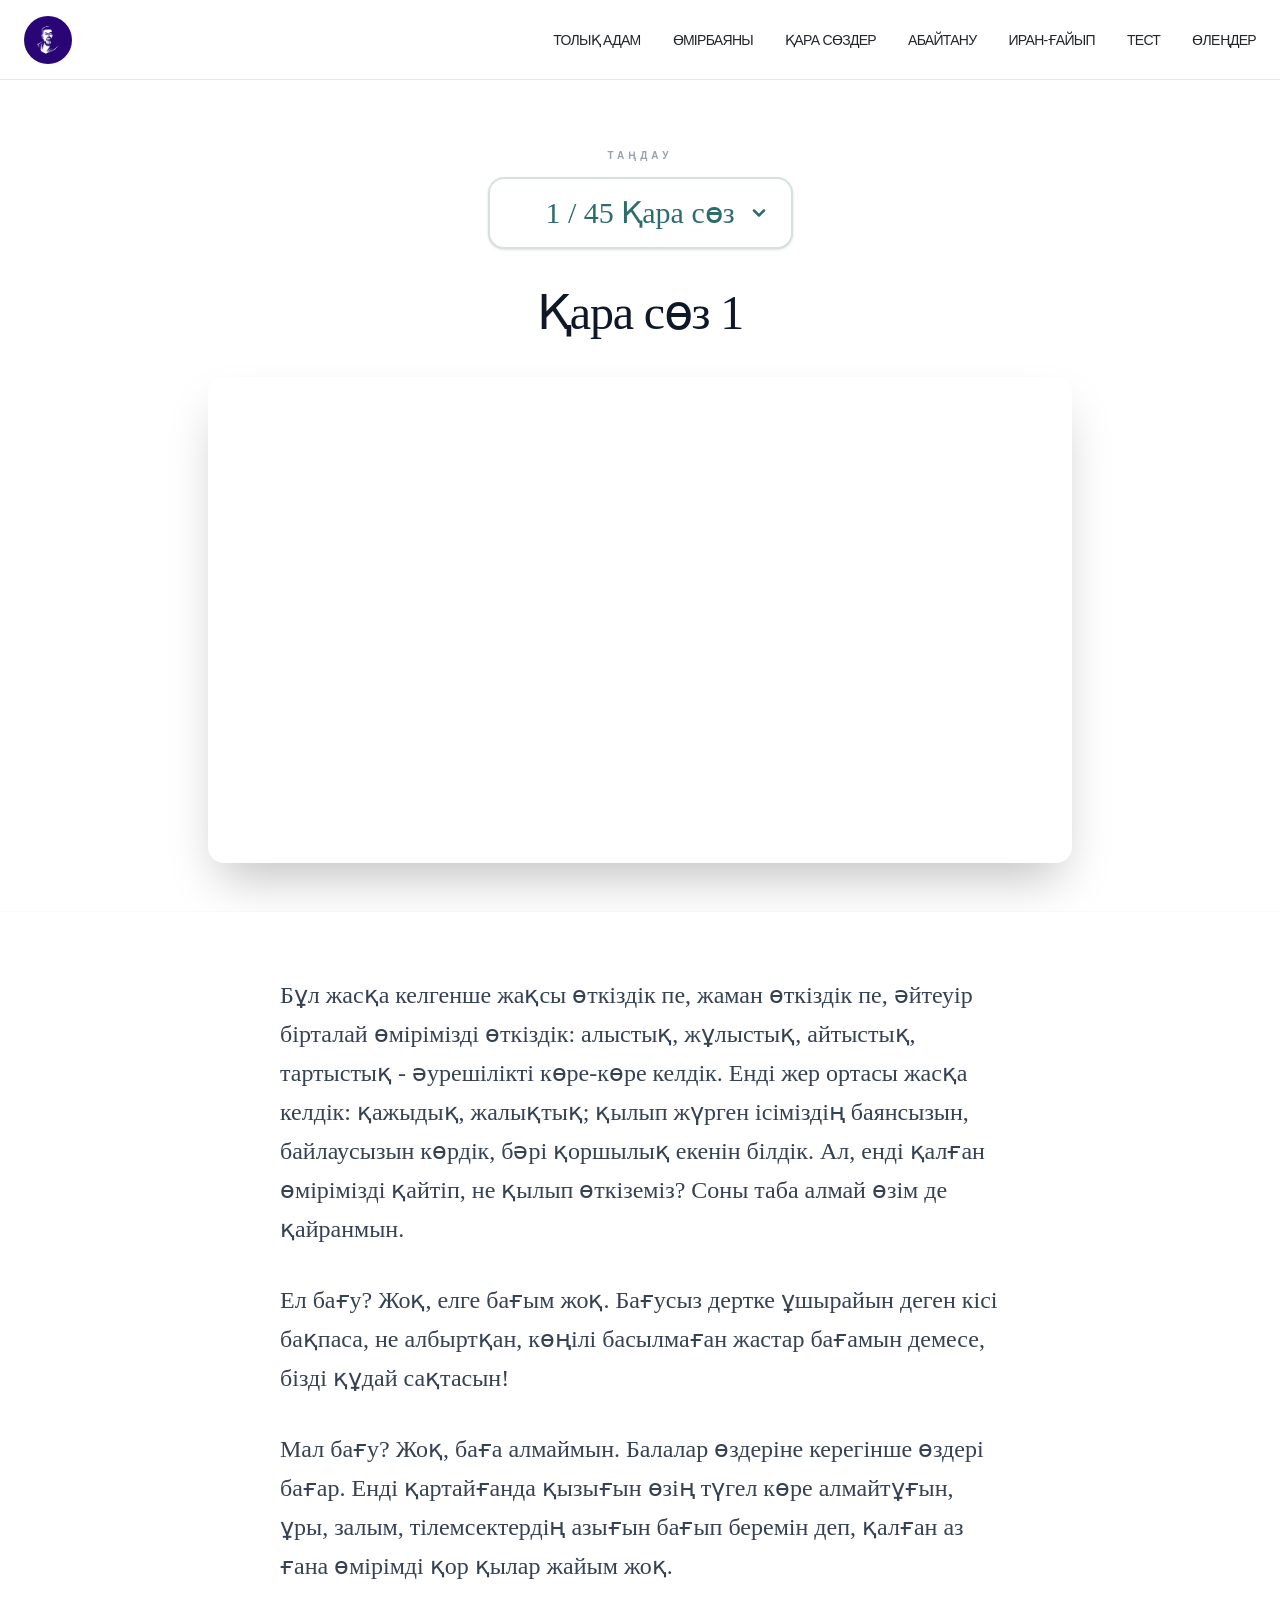
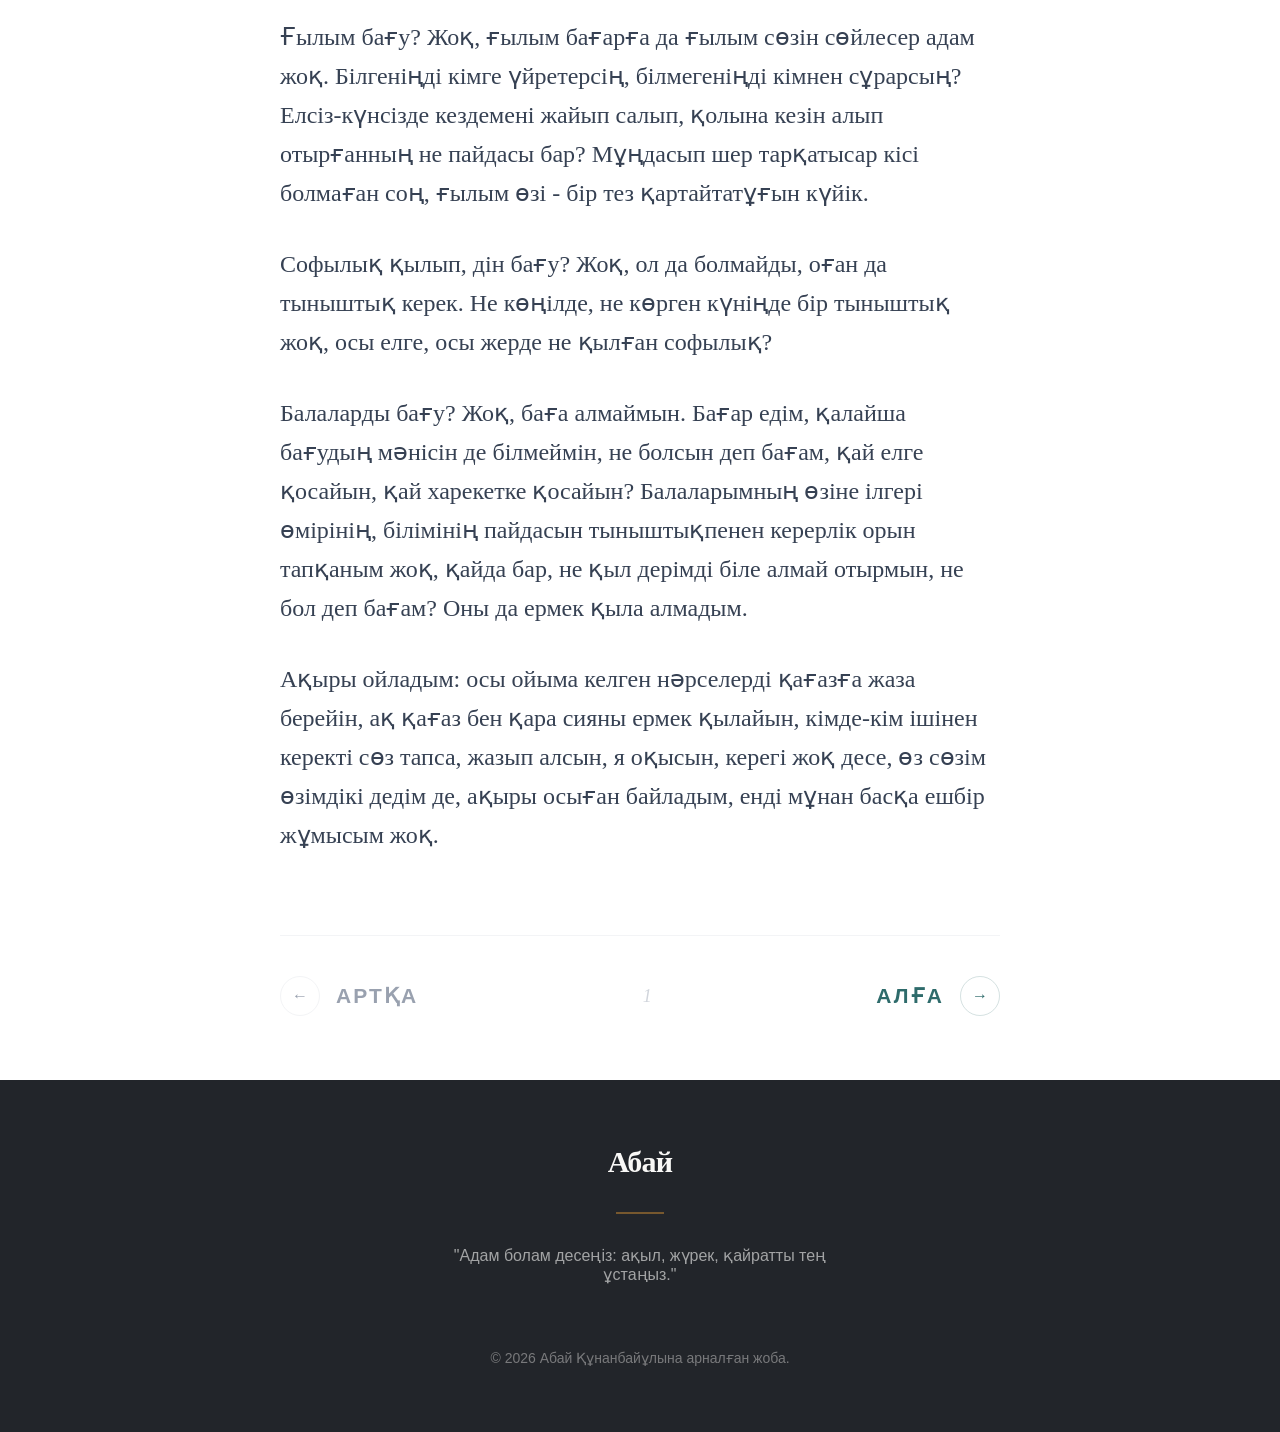
==== commit e64a887b: "Add files via upload" ====
--- a/book-of-words/index.html
+++ b/book-of-words/index.html
@@ -18,11 +18,11 @@
     <link rel="preconnect" href="https://fonts.gstatic.com/" crossorigin="">
     <link href="../book-of-words_files/css2" rel="stylesheet">
     <script>(function(){var target='/book-of-words';if(location.pathname!==target){history.replaceState(null,'',target+location.search+location.hash);}})();</script>
-    <script type="module" crossorigin="" src="../book-of-words_files/index-Dv4_u_pz.js"></script>
-    <link rel="stylesheet" crossorigin="" href="../book-of-words_files/index-BlFxgXNz.css">
+    <script type="module" src="../book-of-words_files/index-Dv4_u_pz.js"></script>
+    <link rel="stylesheet" href="../book-of-words_files/index-BlFxgXNz.css">
   </head>
   <body style="overflow: unset;">
-    <div id="root"><div role="region" aria-label="Notifications (F8)" tabindex="-1" style="pointer-events: none;"><ol tabindex="-1" class="fixed top-0 z-[100] flex max-h-screen w-full flex-col-reverse p-4 sm:bottom-0 sm:right-0 sm:top-auto sm:flex-col md:max-w-[420px]"></ol></div><div class="min-h-screen bg-white font-sans selection:bg-primary/20"><nav class="fixed top-0 w-full z-[9999] bg-white border-b border-gray-200 h-20"><div class="container mx-auto px-6 h-full flex items-center justify-between"><a href="/"><a class="z-[10001]"><img alt="Logo" class="h-12 w-12 rounded-full object-cover" src="[data-uri]"></a></a><div class="hidden md:flex items-center gap-8"><a href="/#biography" class="text-sm font-medium hover:text-primary uppercase tracking-tighter">Өмірбаяны</a><a href="/book-of-words/" class="text-sm font-medium hover:text-primary uppercase tracking-tighter">Қара сөздер</a><a href="/#abai_tanu" class="text-sm font-medium hover:text-primary uppercase tracking-tighter">Абай Тану</a><a href="/iran-gaiyp/" class="text-sm font-medium hover:text-primary uppercase tracking-tighter">Иран-Ғайып</a><a href="/tolyq_adam/" class="text-sm font-medium hover:text-primary uppercase tracking-tighter">Толық Адам</a><a href="/tests/" class="text-sm font-medium hover:text-primary uppercase tracking-tighter">Тест</a><a href="/#poetry" class="text-sm font-medium hover:text-primary uppercase tracking-tighter">Өлеңдер</a><a href="/#legacy" class="text-sm font-medium hover:text-primary uppercase tracking-tighter">Мұрасы</a></div><button class="md:hidden p-2 text-black z-[10001] relative"><svg xmlns="http://www.w3.org/2000/svg" width="32" height="32" viewBox="0 0 24 24" fill="none" stroke="currentColor" stroke-width="2" stroke-linecap="round" stroke-linejoin="round" class="lucide lucide-menu" aria-hidden="true"><path d="M4 5h16"></path><path d="M4 12h16"></path><path d="M4 19h16"></path></svg></button></div><div class="fixed inset-0 bg-black/80 backdrop-blur-sm transition-opacity duration-300 md:hidden opacity-0 invisible z-[9999]"></div><div class="fixed top-0 right-0 h-screen w-[75%] sm:w-[50%] transform transition-transform duration-500 ease-in-out md:hidden z-[10000] translate-x-full" style="background-color: rgb(255, 255, 255);"><div class="flex flex-col h-full items-center justify-center space-y-8 px-6"><a href="/#biography" class="text-lg font-bold text-black uppercase text-center transition-all transform translate-x-10 opacity-0" style="transition-delay: 0ms; display: block;">Өмірбаяны</a><a href="/book-of-words/" class="text-lg font-bold text-black uppercase text-center transition-all transform translate-x-10 opacity-0" style="transition-delay: 0ms; display: block;">Қара сөздер</a><a href="/#abai_tanu" class="text-lg font-bold text-black uppercase text-center transition-all transform translate-x-10 opacity-0" style="transition-delay: 0ms; display: block;">Абай Тану</a><a href="/iran-gaiyp/" class="text-lg font-bold text-black uppercase text-center transition-all transform translate-x-10 opacity-0" style="transition-delay: 0ms; display: block;">Иран-Ғайып</a><a href="/tolyq_adam/" class="text-lg font-bold text-black uppercase text-center transition-all transform translate-x-10 opacity-0" style="transition-delay: 0ms; display: block;">Толық Адам</a><a href="/tests/" class="text-lg font-bold text-black uppercase text-center transition-all transform translate-x-10 opacity-0" style="transition-delay: 0ms; display: block;">Тест</a><a href="/#poetry" class="text-lg font-bold text-black uppercase text-center transition-all transform translate-x-10 opacity-0" style="transition-delay: 0ms; display: block;">Өлеңдер</a><a href="/#legacy" class="text-lg font-bold text-black uppercase text-center transition-all transform translate-x-10 opacity-0" style="transition-delay: 0ms; display: block;">Мұрасы</a></div></div></nav><section class="py-12 border-b border-gray-50"><div class="container mx-auto px-4 max-w-4xl text-center"><div class="inline-flex flex-col items-center"><div class="pt-4 flex flex-wrap items-center gap-4 mb-21.5"></div><span class="text-[10px] uppercase tracking-[0.4em] text-gray-400 mb-4 font-bold">Таңдау</span><div class="relative group"><select class="appearance-none bg-white text-primary border-2 border-primary/20 px-12 py-4 rounded-2xl font-serif text-2xl md:text-3xl hover:border-primary transition-all cursor-pointer outline-none shadow-sm min-w-[300px] text-center"><option value="0">1 / 45 Қара сөз</option><option value="1">2 / 45 Қара сөз</option><option value="2">3 / 45 Қара сөз</option><option value="3">4 / 45 Қара сөз</option><option value="4">5 / 45 Қара сөз</option><option value="5">6 / 45 Қара сөз</option><option value="6">7 / 45 Қара сөз</option><option value="7">8 / 45 Қара сөз</option><option value="8">9 / 45 Қара сөз</option><option value="9">10 / 45 Қара сөз</option><option value="10">11 / 45 Қара сөз</option><option value="11">12 / 45 Қара сөз</option><option value="12">13 / 45 Қара сөз</option><option value="13">14 / 45 Қара сөз</option><option value="14">15 / 45 Қара сөз</option><option value="15">16 / 45 Қара сөз</option><option value="16">17 / 45 Қара сөз</option><option value="17">18 / 45 Қара сөз</option><option value="18">19 / 45 Қара сөз</option><option value="19">20 / 45 Қара сөз</option><option value="20">21 / 45 Қара сөз</option><option value="21">22 / 45 Қара сөз</option><option value="22">23 / 45 Қара сөз</option><option value="23">24 / 45 Қара сөз</option><option value="24">25 / 45 Қара сөз</option><option value="25">26 / 45 Қара сөз</option><option value="26">27 / 45 Қара сөз</option><option value="27">28 / 45 Қара сөз</option><option value="28">29 / 45 Қара сөз</option><option value="29">30 / 45 Қара сөз</option><option value="30">31 / 45 Қара сөз</option><option value="31">32 / 45 Қара сөз</option><option value="32">33 / 45 Қара сөз</option><option value="33">34 / 45 Қара сөз</option><option value="34">35 / 45 Қара сөз</option><option value="35">36 / 45 Қара сөз</option><option value="36">37 / 45 Қара сөз</option><option value="37">38 / 45 Қара сөз</option><option value="38">39 / 45 Қара сөз</option><option value="39">40 / 45 Қара сөз</option><option value="40">41 / 45 Қара сөз</option><option value="41">42 / 45 Қара сөз</option><option value="42">43 / 45 Қара сөз</option><option value="43">44 / 45 Қара сөз</option><option value="44">45 / 45 Қара сөз</option></select><div class="absolute right-6 top-1/2 -translate-y-1/2 pointer-events-none text-primary"><svg width="20" height="20" viewBox="0 0 24 24" fill="none" stroke="currentColor" stroke-width="3" stroke-linecap="round" stroke-linejoin="round"><path d="m6 9 6 6 6-6"></path></svg></div></div></div><h1 class="mt-10 text-3xl md:text-5xl font-serif text-gray-900 tracking-tight">Қара сөз 1</h1><div class="mt-10"><a href="https://www.youtube.com/watch?v=8O0rq3UZbVI" target="_blank" rel="noreferrer" class="inline-block bg-primary text-white px-8 py-4 rounded-2xl font-bold text-lg hover:bg-secondary transition-colors">Смотреть видео на YouTube</a></div></div></section><section class="py-16 relative bg-white"><div class="container mx-auto px-6 max-w-3xl"><div class="relative"><div class="absolute inset-0 opacity-[0.03] pointer-events-none" style="background-image: url(&quot;/static/abai-muse/assets/kazakh-pattern-Ba0p9xHQ.png&quot;); background-size: 300px;"></div><div class="relative z-10 space-y-8"><p class="text-xl md:text-2xl leading-relaxed text-gray-700 font-serif whitespace-pre-line">Бұл жасқа келгенше жақсы өткіздік пе, жаман өткіздік пе, әйтеуір бірталай өмірімізді өткіздік: алыстық, жұлыстық, айтыстық, тартыстық - әурешілікті көре-көре келдік. Енді жер ортасы жасқа келдік: қажыдық, жалықтық; қылып жүрген ісіміздің баянсызын, байлаусызын көрдік, бәрі қоршылық екенін білдік. Ал, енді қалған өмірімізді қайтіп, не қылып өткіземіз? Соны таба алмай өзім де қайранмын.</p><p class="text-xl md:text-2xl leading-relaxed text-gray-700 font-serif whitespace-pre-line">Ел бағу? Жоқ, елге бағым жоқ. Бағусыз дертке ұшырайын деген кісі бақпаса, не албыртқан, көңілі басылмаған жастар бағамын демесе, бізді құдай сақтасын!</p><p class="text-xl md:text-2xl leading-relaxed text-gray-700 font-serif whitespace-pre-line">Мал бағу? Жоқ, баға алмаймын. Балалар өздеріне керегінше өздері бағар. Енді қартайғанда қызығын өзің түгел көре алмайтұғын, ұры, залым, тілемсектердің азығын бағып беремін деп, қалған аз ғана өмірімді қор қылар жайым жоқ.</p><p class="text-xl md:text-2xl leading-relaxed text-gray-700 font-serif whitespace-pre-line">Ғылым бағу? Жоқ, ғылым бағарға да ғылым сөзін сөйлесер адам жоқ. Білгеніңді кімге үйретерсің, білмегеніңді кімнен сұрарсың? Елсіз-күнсізде кездемені жайып салып, қолына кезін алып отырғанның не пайдасы бар? Мұңдасып шер тарқатысар кісі болмаған соң, ғылым өзі - бір тез қартайтатұғын күйік.</p><p class="text-xl md:text-2xl leading-relaxed text-gray-700 font-serif whitespace-pre-line">Софылық қылып, дін бағу? Жоқ, ол да болмайды, оған да тыныштық керек. Не көңілде, не көрген күніңде бір тыныштық жоқ, осы елге, осы жерде не қылған софылық?</p><p class="text-xl md:text-2xl leading-relaxed text-gray-700 font-serif whitespace-pre-line">Балаларды бағу? Жоқ, баға алмаймын. Бағар едім, қалайша бағудың мәнісін де білмеймін, не болсын деп бағам, қай елге қосайын, қай харекетке қосайын? Балаларымның өзіне ілгері өмірінің, білімінің пайдасын тыныштықпенен керерлік орын тапқаным жоқ, қайда бар, не қыл дерімді біле алмай отырмын, не бол деп бағам? Оны да ермек қыла алмадым.</p><p class="text-xl md:text-2xl leading-relaxed text-gray-700 font-serif whitespace-pre-line">Ақыры ойладым: осы ойыма келген нәрселерді қағазға жаза берейін, ақ қағаз бен қара сияны ермек қылайын, кімде-кім ішінен керекті сөз тапса, жазып алсын, я оқысын, керегі жоқ десе, өз сөзім өзімдікі дедім де, ақыры осыған байладым, енді мұнан басқа ешбір жұмысым жоқ.</p></div><div class="mt-20 flex items-center justify-between border-t border-gray-100 pt-10"><button disabled="" class="flex items-center gap-4 text-gray-400 hover:text-primary transition-all disabled:opacity-0 group"><div class="w-10 h-10 rounded-full border border-gray-100 flex items-center justify-center group-hover:border-primary"><span>←</span></div><span class="font-bold uppercase tracking-widest text-[21px]">Артқа</span></button><div class="text-gray-300 font-serif italic text-lg">1</div><button class="flex items-center gap-4 text-primary hover:text-secondary transition-all disabled:opacity-0 group"><span class="font-bold uppercase tracking-widest text-[21px]">Алға</span><div class="w-10 h-10 rounded-full border border-primary/20 flex items-center justify-center group-hover:bg-primary group-hover:text-white"><span>→</span></div></button></div></div></div></section><footer id="legacy" class="bg-foreground text-background py-16"><div class="container mx-auto px-6 flex flex-col items-center text-center space-y-8"><div class="text-3xl font-serif font-bold tracking-tight text-background">Абай</div><div class="w-12 h-0.5 bg-secondary/50"></div><p class="max-w-md text-background/60 font-light">"Адам болам десеңіз: ақыл, жүрек, қайратты тең ұстаңыз."</p><div class="text-sm text-background/40 pt-8">© 2026 Абай Құнанбайұлына арналған жоба.</div></div></footer></div></div>
+    <div id="root"><div role="region" aria-label="Notifications (F8)" tabindex="-1" style="pointer-events: none;"><ol tabindex="-1" class="fixed top-0 z-[100] flex max-h-screen w-full flex-col-reverse p-4 sm:bottom-0 sm:right-0 sm:top-auto sm:flex-col md:max-w-[420px]"></ol></div><div class="min-h-screen bg-white font-sans selection:bg-primary/20"><nav class="fixed top-0 w-full z-[9999] bg-white border-b border-gray-200 h-20"><div class="container mx-auto px-6 h-full flex items-center justify-between"><a href="/"><a class="z-[10001]"><img alt="Logo" class="h-12 w-12 rounded-full object-cover" src="[data-uri]"></a></a><div class="hidden md:flex items-center gap-8"><a href="/#biography" class="text-sm font-medium hover:text-primary uppercase tracking-tighter">Өмірбаяны</a><a href="/book-of-words/" class="text-sm font-medium hover:text-primary uppercase tracking-tighter">Қара сөздер</a><a href="/#abai_tanu" class="text-sm font-medium hover:text-primary uppercase tracking-tighter">Абайтану</a><a href="/iran-gaiyp/" class="text-sm font-medium hover:text-primary uppercase tracking-tighter">Иран-Ғайып</a><a href="/tolyq_adam/" class="text-sm font-medium hover:text-primary uppercase tracking-tighter">Толық Адам</a><a href="/tests/" class="text-sm font-medium hover:text-primary uppercase tracking-tighter">Тест</a><a href="/#poetry" class="text-sm font-medium hover:text-primary uppercase tracking-tighter">Өлеңдер</a><a href="/#legacy" class="text-sm font-medium hover:text-primary uppercase tracking-tighter">Мұрасы</a></div><button class="md:hidden p-2 text-black z-[10001] relative"><svg xmlns="http://www.w3.org/2000/svg" width="32" height="32" viewBox="0 0 24 24" fill="none" stroke="currentColor" stroke-width="2" stroke-linecap="round" stroke-linejoin="round" class="lucide lucide-menu" aria-hidden="true"><path d="M4 5h16"></path><path d="M4 12h16"></path><path d="M4 19h16"></path></svg></button></div><div class="fixed inset-0 bg-black/80 backdrop-blur-sm transition-opacity duration-300 md:hidden opacity-0 invisible z-[9999]"></div><div class="fixed top-0 right-0 h-screen w-[75%] sm:w-[50%] transform transition-transform duration-500 ease-in-out md:hidden z-[10000] translate-x-full" style="background-color: rgb(255, 255, 255);"><div class="flex flex-col h-full items-center justify-center space-y-8 px-6"><a href="/#biography" class="text-lg font-bold text-black uppercase text-center transition-all transform translate-x-10 opacity-0" style="transition-delay: 0ms; display: block;">Өмірбаяны</a><a href="/book-of-words/" class="text-lg font-bold text-black uppercase text-center transition-all transform translate-x-10 opacity-0" style="transition-delay: 0ms; display: block;">Қара сөздер</a><a href="/#abai_tanu" class="text-lg font-bold text-black uppercase text-center transition-all transform translate-x-10 opacity-0" style="transition-delay: 0ms; display: block;">Абайтану</a><a href="/iran-gaiyp/" class="text-lg font-bold text-black uppercase text-center transition-all transform translate-x-10 opacity-0" style="transition-delay: 0ms; display: block;">Иран-Ғайып</a><a href="/tolyq_adam/" class="text-lg font-bold text-black uppercase text-center transition-all transform translate-x-10 opacity-0" style="transition-delay: 0ms; display: block;">Толық Адам</a><a href="/tests/" class="text-lg font-bold text-black uppercase text-center transition-all transform translate-x-10 opacity-0" style="transition-delay: 0ms; display: block;">Тест</a><a href="/#poetry" class="text-lg font-bold text-black uppercase text-center transition-all transform translate-x-10 opacity-0" style="transition-delay: 0ms; display: block;">Өлеңдер</a><a href="/#legacy" class="text-lg font-bold text-black uppercase text-center transition-all transform translate-x-10 opacity-0" style="transition-delay: 0ms; display: block;">Мұрасы</a></div></div></nav><section class="py-12 border-b border-gray-50"><div class="container mx-auto px-4 max-w-4xl text-center"><div class="inline-flex flex-col items-center"><div class="pt-4 flex flex-wrap items-center gap-4 mb-21.5"></div><span class="text-[10px] uppercase tracking-[0.4em] text-gray-400 mb-4 font-bold">Таңдау</span><div class="relative group"><select class="appearance-none bg-white text-primary border-2 border-primary/20 px-12 py-4 rounded-2xl font-serif text-2xl md:text-3xl hover:border-primary transition-all cursor-pointer outline-none shadow-sm min-w-[300px] text-center"><option value="0">1 / 45 Қара сөз</option><option value="1">2 / 45 Қара сөз</option><option value="2">3 / 45 Қара сөз</option><option value="3">4 / 45 Қара сөз</option><option value="4">5 / 45 Қара сөз</option><option value="5">6 / 45 Қара сөз</option><option value="6">7 / 45 Қара сөз</option><option value="7">8 / 45 Қара сөз</option><option value="8">9 / 45 Қара сөз</option><option value="9">10 / 45 Қара сөз</option><option value="10">11 / 45 Қара сөз</option><option value="11">12 / 45 Қара сөз</option><option value="12">13 / 45 Қара сөз</option><option value="13">14 / 45 Қара сөз</option><option value="14">15 / 45 Қара сөз</option><option value="15">16 / 45 Қара сөз</option><option value="16">17 / 45 Қара сөз</option><option value="17">18 / 45 Қара сөз</option><option value="18">19 / 45 Қара сөз</option><option value="19">20 / 45 Қара сөз</option><option value="20">21 / 45 Қара сөз</option><option value="21">22 / 45 Қара сөз</option><option value="22">23 / 45 Қара сөз</option><option value="23">24 / 45 Қара сөз</option><option value="24">25 / 45 Қара сөз</option><option value="25">26 / 45 Қара сөз</option><option value="26">27 / 45 Қара сөз</option><option value="27">28 / 45 Қара сөз</option><option value="28">29 / 45 Қара сөз</option><option value="29">30 / 45 Қара сөз</option><option value="30">31 / 45 Қара сөз</option><option value="31">32 / 45 Қара сөз</option><option value="32">33 / 45 Қара сөз</option><option value="33">34 / 45 Қара сөз</option><option value="34">35 / 45 Қара сөз</option><option value="35">36 / 45 Қара сөз</option><option value="36">37 / 45 Қара сөз</option><option value="37">38 / 45 Қара сөз</option><option value="38">39 / 45 Қара сөз</option><option value="39">40 / 45 Қара сөз</option><option value="40">41 / 45 Қара сөз</option><option value="41">42 / 45 Қара сөз</option><option value="42">43 / 45 Қара сөз</option><option value="43">44 / 45 Қара сөз</option><option value="44">45 / 45 Қара сөз</option></select><div class="absolute right-6 top-1/2 -translate-y-1/2 pointer-events-none text-primary"><svg width="20" height="20" viewBox="0 0 24 24" fill="none" stroke="currentColor" stroke-width="3" stroke-linecap="round" stroke-linejoin="round"><path d="m6 9 6 6 6-6"></path></svg></div></div></div><h1 class="mt-10 text-3xl md:text-5xl font-serif text-gray-900 tracking-tight">Қара сөз 1</h1><div class="mt-10"><a href="https://www.youtube.com/watch?v=8O0rq3UZbVI" target="_blank" rel="noreferrer" class="inline-block bg-primary text-white px-8 py-4 rounded-2xl font-bold text-lg hover:bg-secondary transition-colors">Смотреть видео на YouTube</a></div></div></section><section class="py-16 relative bg-white"><div class="container mx-auto px-6 max-w-3xl"><div class="relative"><div class="absolute inset-0 opacity-[0.03] pointer-events-none" style="background-image: url(&quot;/static/abai-muse/assets/kazakh-pattern-Ba0p9xHQ.png&quot;); background-size: 300px;"></div><div class="relative z-10 space-y-8"><p class="text-xl md:text-2xl leading-relaxed text-gray-700 font-serif whitespace-pre-line">Бұл жасқа келгенше жақсы өткіздік пе, жаман өткіздік пе, әйтеуір бірталай өмірімізді өткіздік: алыстық, жұлыстық, айтыстық, тартыстық - әурешілікті көре-көре келдік. Енді жер ортасы жасқа келдік: қажыдық, жалықтық; қылып жүрген ісіміздің баянсызын, байлаусызын көрдік, бәрі қоршылық екенін білдік. Ал, енді қалған өмірімізді қайтіп, не қылып өткіземіз? Соны таба алмай өзім де қайранмын.</p><p class="text-xl md:text-2xl leading-relaxed text-gray-700 font-serif whitespace-pre-line">Ел бағу? Жоқ, елге бағым жоқ. Бағусыз дертке ұшырайын деген кісі бақпаса, не албыртқан, көңілі басылмаған жастар бағамын демесе, бізді құдай сақтасын!</p><p class="text-xl md:text-2xl leading-relaxed text-gray-700 font-serif whitespace-pre-line">Мал бағу? Жоқ, баға алмаймын. Балалар өздеріне керегінше өздері бағар. Енді қартайғанда қызығын өзің түгел көре алмайтұғын, ұры, залым, тілемсектердің азығын бағып беремін деп, қалған аз ғана өмірімді қор қылар жайым жоқ.</p><p class="text-xl md:text-2xl leading-relaxed text-gray-700 font-serif whitespace-pre-line">Ғылым бағу? Жоқ, ғылым бағарға да ғылым сөзін сөйлесер адам жоқ. Білгеніңді кімге үйретерсің, білмегеніңді кімнен сұрарсың? Елсіз-күнсізде кездемені жайып салып, қолына кезін алып отырғанның не пайдасы бар? Мұңдасып шер тарқатысар кісі болмаған соң, ғылым өзі - бір тез қартайтатұғын күйік.</p><p class="text-xl md:text-2xl leading-relaxed text-gray-700 font-serif whitespace-pre-line">Софылық қылып, дін бағу? Жоқ, ол да болмайды, оған да тыныштық керек. Не көңілде, не көрген күніңде бір тыныштық жоқ, осы елге, осы жерде не қылған софылық?</p><p class="text-xl md:text-2xl leading-relaxed text-gray-700 font-serif whitespace-pre-line">Балаларды бағу? Жоқ, баға алмаймын. Бағар едім, қалайша бағудың мәнісін де білмеймін, не болсын деп бағам, қай елге қосайын, қай харекетке қосайын? Балаларымның өзіне ілгері өмірінің, білімінің пайдасын тыныштықпенен керерлік орын тапқаным жоқ, қайда бар, не қыл дерімді біле алмай отырмын, не бол деп бағам? Оны да ермек қыла алмадым.</p><p class="text-xl md:text-2xl leading-relaxed text-gray-700 font-serif whitespace-pre-line">Ақыры ойладым: осы ойыма келген нәрселерді қағазға жаза берейін, ақ қағаз бен қара сияны ермек қылайын, кімде-кім ішінен керекті сөз тапса, жазып алсын, я оқысын, керегі жоқ десе, өз сөзім өзімдікі дедім де, ақыры осыған байладым, енді мұнан басқа ешбір жұмысым жоқ.</p></div><div class="mt-20 flex items-center justify-between border-t border-gray-100 pt-10"><button disabled="" class="flex items-center gap-4 text-gray-400 hover:text-primary transition-all disabled:opacity-0 group"><div class="w-10 h-10 rounded-full border border-gray-100 flex items-center justify-center group-hover:border-primary"><span>←</span></div><span class="font-bold uppercase tracking-widest text-[21px]">Артқа</span></button><div class="text-gray-300 font-serif italic text-lg">1</div><button class="flex items-center gap-4 text-primary hover:text-secondary transition-all disabled:opacity-0 group"><span class="font-bold uppercase tracking-widest text-[21px]">Алға</span><div class="w-10 h-10 rounded-full border border-primary/20 flex items-center justify-center group-hover:bg-primary group-hover:text-white"><span>→</span></div></button></div></div></div></section><footer id="legacy" class="bg-foreground text-background py-16"><div class="container mx-auto px-6 flex flex-col items-center text-center space-y-8"><div class="text-3xl font-serif font-bold tracking-tight text-background">Абай</div><div class="w-12 h-0.5 bg-secondary/50"></div><p class="max-w-md text-background/60 font-light">"Адам болам десеңіз: ақыл, жүрек, қайратты тең ұстаңыз."</p><div class="text-sm text-background/40 pt-8">© 2026 Абай Құнанбайұлына арналған жоба.</div></div></footer></div></div>
   
 
 
@@ -56,12 +56,12 @@
 
 
 
-<veepn-lock-screen><template shadowrootmode="open"><style>html{box-sizing:border-box;text-size-adjust:100%;word-break:normal;tab-size:4}*,:before,:after{background-repeat:no-repeat;box-sizing:border-box}:before,:after{text-decoration:inherit;vertical-align:inherit}*{padding:0;margin:0}hr{overflow:visible;height:0;color:inherit;border:0;border-top:1px solid}details,main{display:block}summary{display:list-item}small{font-size:80%}[hidden]{display:none!important}abbr[title]{border-bottom:none;text-decoration:underline;text-decoration:underline dotted}a{background-color:transparent}a:active,a:hover{outline-width:0}code,kbd,pre,samp{font-family:monospace}pre{font-size:1em}b,strong{font-weight:bolder}sub,sup{font-size:75%;line-height:0;position:relative;vertical-align:baseline}sub{bottom:-.25em}sup{top:-.5em}table{border-color:inherit;text-indent:0}iframe{border-style:none}input{border-radius:0}[type=number]::-webkit-inner-spin-button,[type=number]::-webkit-outer-spin-button{height:auto}[type=search]{appearance:textfield;outline-offset:-2px}[type=search]::-webkit-search-decoration{appearance:none}textarea{overflow:auto;resize:vertical}button,input,optgroup,select,textarea{font:inherit;color:inherit}optgroup{font-weight:700}button{overflow:visible}button,select{text-transform:none}button,[type=button],[type=reset],[type=submit],[role=button]{cursor:pointer}button::-moz-focus-inner,[type=button]::-moz-focus-inner,[type=reset]::-moz-focus-inner,[type=submit]::-moz-focus-inner{border-style:none;padding:0}button,html [type=button],[type=reset],[type=submit]{appearance:auto}button,input,select,textarea{background-color:transparent;border-style:none}button:-moz-focusring,[type=button]::-moz-focus-inner,[type=reset]::-moz-focus-inner,[type=submit]::-moz-focus-inner{outline:1px dotted ButtonText}select{appearance:none}a:focus,button:focus,input:focus,select:focus,textarea:focus{outline-width:0}select::-ms-expand{display:none}select::-ms-value{color:currentcolor}legend{border:0;color:inherit;display:table;white-space:normal;max-width:100%}::-webkit-file-upload-button{appearance:auto;color:inherit;font:inherit}[disabled]{cursor:default}img{border-style:none}progress{vertical-align:baseline}[aria-busy=true]{cursor:progress}[aria-controls]{cursor:pointer}[aria-disabled=true]{cursor:default}ul,ol{list-style-type:none}figure{margin:0}@keyframes slide-in{0%{opacity:0;transform:translateY(16px)}to{opacity:1;transform:translateY(0)}}.gradient-blue{background:radial-gradient(106.41% 128.47% at 50.15% 128.47%,#23abff,#3066ff)}.gradient-green{background:radial-gradient(92.26% 118.88% at 50.15% .13%,#00c3c3,#00aab3)}.gradient-purple{background:radial-gradient(165.12% 115.56% at 50.15% .13%,#a15aff,#00a0eb)}.bg-blue{background-color:#f2f5ff}.bg-purple{background-color:#f7f0ff}.bg-green{background-color:#ebffed}.lock-screen{font-family:FigtreeVF,sans-serif;letter-spacing:normal;position:fixed;z-index:2147483638;right:24px;bottom:24px;width:327px;border-radius:24px;overflow:hidden;box-shadow:0 24px 32px #00000014;animation:slide-in .3s ease-in-out forwards}.lock-screen__content{position:relative;padding:24px 24px 64px}.lock-screen__close{position:absolute;top:16px;right:16px;width:24px;height:24px;display:flex;align-items:center;justify-content:center;opacity:.5}.lock-screen__label{height:26px;width:fit-content;border-radius:50px;background-color:#fff3;padding-inline:16px;display:flex;align-items:center;justify-content:center;gap:8px;color:#fff;font-size:12px;line-height:18px;margin:-8px auto 16px}.lock-screen__title{color:#fff;text-align:center;font-size:20px;line-height:28px;font-weight:600;margin-bottom:8px}.lock-screen__description{color:#f5f6f7;text-align:center;font-size:14px;line-height:20px}.lock-screen__description b{font-weight:600}.lock-screen__card{position:relative;z-index:1;margin-top:-44px;background-color:#fff;border-radius:24px;padding:32px 20px 20px}.lock-screen__inner{margin-bottom:24px}.lock-screen__submit{display:flex;align-items:center;justify-content:center;gap:10px;font-weight:700;font-size:16px;height:40px;width:100%;border-radius:12px;padding-inline:16px;background-color:#f70;color:#fff;margin-bottom:16px}.lock-screen__skip{display:flex;align-items:center;justify-content:center;font-size:14px;line-height:20px;color:#82829c;margin-inline:auto}.price-card{border:1px solid #f2f2fc;background:linear-gradient(254.14deg,#fafbff .04%,#f5f8ff 100.04%);border-radius:24px;padding:24px 28px}.price-card__label{color:#4a5764;text-align:center;font-size:14px;line-height:20px;text-transform:uppercase;margin-bottom:16px}.price-card__price{display:flex;justify-content:center;align-items:flex-start;column-gap:2px;margin-bottom:12px}.price-card__currency{color:#515478;font-size:18px;line-height:28px}.price-card__number{color:#14142a;text-align:center;font-size:64px;line-height:54px}.price-card__wrap{display:flex;flex-direction:column}.price-card__decimal{color:#515478;font-size:18px;line-height:28px;font-weight:600}.price-card__period{color:#515478;font-size:14px;line-height:20px;margin-top:-6px}.price-card__discount{position:relative;display:flex;align-items:center;justify-content:center;margin-bottom:12px}.price-card__discount-divider{position:absolute;z-index:0;top:50%;left:0;width:100%;height:1px;background-color:#dbe2f9;transform:translateY(-50%)}.price-card__discount-icon{position:absolute;z-index:1;top:50%;left:50%;transform:translate(-50%,-50%)}.price-card__discount-text{position:relative;z-index:2;color:#fff;font-size:12px;font-weight:600;line-height:18px}.price-card__features{display:flex;align-items:center;justify-content:center;column-gap:16px}.price-card__feature{color:#222e3a;font-size:14px;line-height:20px;display:flex;align-items:center;gap:6px}.price-card__feature:before{content:"";display:block;width:4px;height:4px;background-color:#20df9e;border-radius:50%;flex-shrink:0}.features-list{display:grid;grid-template-columns:repeat(3,1fr);gap:12px}.features-list__item{display:flex;flex-direction:column;align-items:center;gap:6px}.features-list__icon{width:52px;height:52px;border-radius:12px;display:flex;align-items:center;justify-content:center}.features-list__text{color:#293a53;text-align:center;font-size:16px;line-height:24px;letter-spacing:-.1px}</style></template><style>@font-face{font-family:FigtreeVF;src:url(chrome-extension://majdfhpaihoncoakbjgbdhglocklcgno/fonts/FigtreeVF.woff2) format("woff2 supports variations"),url(chrome-extension://majdfhpaihoncoakbjgbdhglocklcgno/fonts/FigtreeVF.woff2) format("woff2-variations");font-weight:100 1000;font-display:swap}</style></veepn-lock-screen></body></html>
-
-
-
-
-
-
-
-
+<veepn-lock-screen><template shadowrootmode="open"><style>html{box-sizing:border-box;text-size-adjust:100%;word-break:normal;tab-size:4}*,:before,:after{background-repeat:no-repeat;box-sizing:border-box}:before,:after{text-decoration:inherit;vertical-align:inherit}*{padding:0;margin:0}hr{overflow:visible;height:0;color:inherit;border:0;border-top:1px solid}details,main{display:block}summary{display:list-item}small{font-size:80%}[hidden]{display:none!important}abbr[title]{border-bottom:none;text-decoration:underline;text-decoration:underline dotted}a{background-color:transparent}a:active,a:hover{outline-width:0}code,kbd,pre,samp{font-family:monospace}pre{font-size:1em}b,strong{font-weight:bolder}sub,sup{font-size:75%;line-height:0;position:relative;vertical-align:baseline}sub{bottom:-.25em}sup{top:-.5em}table{border-color:inherit;text-indent:0}iframe{border-style:none}input{border-radius:0}[type=number]::-webkit-inner-spin-button,[type=number]::-webkit-outer-spin-button{height:auto}[type=search]{appearance:textfield;outline-offset:-2px}[type=search]::-webkit-search-decoration{appearance:none}textarea{overflow:auto;resize:vertical}button,input,optgroup,select,textarea{font:inherit;color:inherit}optgroup{font-weight:700}button{overflow:visible}button,select{text-transform:none}button,[type=button],[type=reset],[type=submit],[role=button]{cursor:pointer}button::-moz-focus-inner,[type=button]::-moz-focus-inner,[type=reset]::-moz-focus-inner,[type=submit]::-moz-focus-inner{border-style:none;padding:0}button,html [type=button],[type=reset],[type=submit]{appearance:auto}button,input,select,textarea{background-color:transparent;border-style:none}button:-moz-focusring,[type=button]::-moz-focus-inner,[type=reset]::-moz-focus-inner,[type=submit]::-moz-focus-inner{outline:1px dotted ButtonText}select{appearance:none}a:focus,button:focus,input:focus,select:focus,textarea:focus{outline-width:0}select::-ms-expand{display:none}select::-ms-value{color:currentcolor}legend{border:0;color:inherit;display:table;white-space:normal;max-width:100%}::-webkit-file-upload-button{appearance:auto;color:inherit;font:inherit}[disabled]{cursor:default}img{border-style:none}progress{vertical-align:baseline}[aria-busy=true]{cursor:progress}[aria-controls]{cursor:pointer}[aria-disabled=true]{cursor:default}ul,ol{list-style-type:none}figure{margin:0}@keyframes slide-in{0%{opacity:0;transform:translateY(16px)}to{opacity:1;transform:translateY(0)}}.gradient-blue{background:radial-gradient(106.41% 128.47% at 50.15% 128.47%,#23abff,#3066ff)}.gradient-green{background:radial-gradient(92.26% 118.88% at 50.15% .13%,#00c3c3,#00aab3)}.gradient-purple{background:radial-gradient(165.12% 115.56% at 50.15% .13%,#a15aff,#00a0eb)}.bg-blue{background-color:#f2f5ff}.bg-purple{background-color:#f7f0ff}.bg-green{background-color:#ebffed}.lock-screen{font-family:FigtreeVF,sans-serif;letter-spacing:normal;position:fixed;z-index:2147483638;right:24px;bottom:24px;width:327px;border-radius:24px;overflow:hidden;box-shadow:0 24px 32px #00000014;animation:slide-in .3s ease-in-out forwards}.lock-screen__content{position:relative;padding:24px 24px 64px}.lock-screen__close{position:absolute;top:16px;right:16px;width:24px;height:24px;display:flex;align-items:center;justify-content:center;opacity:.5}.lock-screen__label{height:26px;width:fit-content;border-radius:50px;background-color:#fff3;padding-inline:16px;display:flex;align-items:center;justify-content:center;gap:8px;color:#fff;font-size:12px;line-height:18px;margin:-8px auto 16px}.lock-screen__title{color:#fff;text-align:center;font-size:20px;line-height:28px;font-weight:600;margin-bottom:8px}.lock-screen__description{color:#f5f6f7;text-align:center;font-size:14px;line-height:20px}.lock-screen__description b{font-weight:600}.lock-screen__card{position:relative;z-index:1;margin-top:-44px;background-color:#fff;border-radius:24px;padding:32px 20px 20px}.lock-screen__inner{margin-bottom:24px}.lock-screen__submit{display:flex;align-items:center;justify-content:center;gap:10px;font-weight:700;font-size:16px;height:40px;width:100%;border-radius:12px;padding-inline:16px;background-color:#f70;color:#fff;margin-bottom:16px}.lock-screen__skip{display:flex;align-items:center;justify-content:center;font-size:14px;line-height:20px;color:#82829c;margin-inline:auto}.price-card{border:1px solid #f2f2fc;background:linear-gradient(254.14deg,#fafbff .04%,#f5f8ff 100.04%);border-radius:24px;padding:24px 28px}.price-card__label{color:#4a5764;text-align:center;font-size:14px;line-height:20px;text-transform:uppercase;margin-bottom:16px}.price-card__price{display:flex;justify-content:center;align-items:flex-start;column-gap:2px;margin-bottom:12px}.price-card__currency{color:#515478;font-size:18px;line-height:28px}.price-card__number{color:#14142a;text-align:center;font-size:64px;line-height:54px}.price-card__wrap{display:flex;flex-direction:column}.price-card__decimal{color:#515478;font-size:18px;line-height:28px;font-weight:600}.price-card__period{color:#515478;font-size:14px;line-height:20px;margin-top:-6px}.price-card__discount{position:relative;display:flex;align-items:center;justify-content:center;margin-bottom:12px}.price-card__discount-divider{position:absolute;z-index:0;top:50%;left:0;width:100%;height:1px;background-color:#dbe2f9;transform:translateY(-50%)}.price-card__discount-icon{position:absolute;z-index:1;top:50%;left:50%;transform:translate(-50%,-50%)}.price-card__discount-text{position:relative;z-index:2;color:#fff;font-size:12px;font-weight:600;line-height:18px}.price-card__features{display:flex;align-items:center;justify-content:center;column-gap:16px}.price-card__feature{color:#222e3a;font-size:14px;line-height:20px;display:flex;align-items:center;gap:6px}.price-card__feature:before{content:"";display:block;width:4px;height:4px;background-color:#20df9e;border-radius:50%;flex-shrink:0}.features-list{display:grid;grid-template-columns:repeat(3,1fr);gap:12px}.features-list__item{display:flex;flex-direction:column;align-items:center;gap:6px}.features-list__icon{width:52px;height:52px;border-radius:12px;display:flex;align-items:center;justify-content:center}.features-list__text{color:#293a53;text-align:center;font-size:16px;line-height:24px;letter-spacing:-.1px}</style></template><style>@font-face{font-family:FigtreeVF;src:url(chrome-extension://majdfhpaihoncoakbjgbdhglocklcgno/fonts/FigtreeVF.woff2) format("woff2 supports variations"),url(chrome-extension://majdfhpaihoncoakbjgbdhglocklcgno/fonts/FigtreeVF.woff2) format("woff2-variations");font-weight:100 1000;font-display:swap}</style></veepn-lock-screen></body></html>
+
+
+
+
+
+
+
+
--- a/book-of-words_files/index-BlFxgXNz.css
+++ b/book-of-words_files/index-BlFxgXNz.css
@@ -1 +1,4267 @@
-@layer properties{@supports (((-webkit-hyphens:none)) and (not (margin-trim:inline))) or ((-moz-orient:inline) and (not (color:rgb(from red r g b)))){*,:before,:after,::backdrop{--tw-translate-x:0;--tw-translate-y:0;--tw-translate-z:0;--tw-rotate-x:initial;--tw-rotate-y:initial;--tw-rotate-z:initial;--tw-skew-x:initial;--tw-skew-y:initial;--tw-space-y-reverse:0;--tw-space-x-reverse:0;--tw-border-style:solid;--tw-gradient-position:initial;--tw-gradient-from:#0000;--tw-gradient-via:#0000;--tw-gradient-to:#0000;--tw-gradient-stops:initial;--tw-gradient-via-stops:initial;--tw-gradient-from-position:0%;--tw-gradient-via-position:50%;--tw-gradient-to-position:100%;--tw-leading:initial;--tw-font-weight:initial;--tw-tracking:initial;--tw-ordinal:initial;--tw-slashed-zero:initial;--tw-numeric-figure:initial;--tw-numeric-spacing:initial;--tw-numeric-fraction:initial;--tw-shadow:0 0 #0000;--tw-shadow-color:initial;--tw-shadow-alpha:100%;--tw-inset-shadow:0 0 #0000;--tw-inset-shadow-color:initial;--tw-inset-shadow-alpha:100%;--tw-ring-color:initial;--tw-ring-shadow:0 0 #0000;--tw-inset-ring-color:initial;--tw-inset-ring-shadow:0 0 #0000;--tw-ring-inset:initial;--tw-ring-offset-width:0px;--tw-ring-offset-color:#fff;--tw-ring-offset-shadow:0 0 #0000;--tw-outline-style:solid;--tw-backdrop-blur:initial;--tw-backdrop-brightness:initial;--tw-backdrop-contrast:initial;--tw-backdrop-grayscale:initial;--tw-backdrop-hue-rotate:initial;--tw-backdrop-invert:initial;--tw-backdrop-opacity:initial;--tw-backdrop-saturate:initial;--tw-backdrop-sepia:initial;--tw-duration:initial;--tw-ease:initial;--tw-content:"";--tw-scale-x:1;--tw-scale-y:1;--tw-scale-z:1;--tw-animation-delay:0s;--tw-animation-direction:normal;--tw-animation-duration:initial;--tw-animation-fill-mode:none;--tw-animation-iteration-count:1;--tw-enter-blur:0;--tw-enter-opacity:1;--tw-enter-rotate:0;--tw-enter-scale:1;--tw-enter-translate-x:0;--tw-enter-translate-y:0;--tw-exit-blur:0;--tw-exit-opacity:1;--tw-exit-rotate:0;--tw-exit-scale:1;--tw-exit-translate-x:0;--tw-exit-translate-y:0}}}@layer theme{:root,:host{--font-mono:ui-monospace,SFMono-Regular,Menlo,Monaco,Consolas,"Liberation Mono","Courier New",monospace;--color-red-50:oklch(97.1% .013 17.38);--color-red-100:oklch(93.6% .032 17.717);--color-red-300:oklch(80.8% .114 19.571);--color-red-400:oklch(70.4% .191 22.216);--color-red-500:oklch(63.7% .237 25.331);--color-red-600:oklch(57.7% .245 27.325);--color-red-800:oklch(44.4% .177 26.899);--color-green-100:oklch(96.2% .044 156.743);--color-green-500:oklch(72.3% .219 149.579);--color-green-600:oklch(62.7% .194 149.214);--color-green-800:oklch(44.8% .119 151.328);--color-gray-50:oklch(98.5% .002 247.839);--color-gray-100:oklch(96.7% .003 264.542);--color-gray-200:oklch(92.8% .006 264.531);--color-gray-300:oklch(87.2% .01 258.338);--color-gray-400:oklch(70.7% .022 261.325);--color-gray-600:oklch(44.6% .03 256.802);--color-gray-700:oklch(37.3% .034 259.733);--color-gray-900:oklch(21% .034 264.665);--color-black:#000;--color-white:#fff;--spacing:.25rem;--container-sm:24rem;--container-md:28rem;--container-lg:32rem;--container-2xl:42rem;--container-3xl:48rem;--container-4xl:56rem;--container-5xl:64rem;--text-xs:.75rem;--text-xs--line-height:calc(1/.75);--text-sm:.875rem;--text-sm--line-height:calc(1.25/.875);--text-base:1rem;--text-base--line-height: 1.5 ;--text-lg:1.125rem;--text-lg--line-height:calc(1.75/1.125);--text-xl:1.25rem;--text-xl--line-height:calc(1.75/1.25);--text-2xl:1.5rem;--text-2xl--line-height:calc(2/1.5);--text-3xl:1.875rem;--text-3xl--line-height: 1.2 ;--text-4xl:2.25rem;--text-4xl--line-height:calc(2.5/2.25);--text-5xl:3rem;--text-5xl--line-height:1;--text-6xl:3.75rem;--text-6xl--line-height:1;--text-7xl:4.5rem;--text-7xl--line-height:1;--text-8xl:6rem;--text-8xl--line-height:1;--font-weight-light:300;--font-weight-normal:400;--font-weight-medium:500;--font-weight-semibold:600;--font-weight-bold:700;--tracking-tighter:-.05em;--tracking-tight:-.025em;--tracking-widest:.1em;--leading-snug:1.375;--leading-normal:1.5;--leading-relaxed:1.625;--radius-xl:.75rem;--radius-2xl:1rem;--ease-out:cubic-bezier(0,0,.2,1);--ease-in-out:cubic-bezier(.4,0,.2,1);--animate-spin:spin 1s linear infinite;--animate-pulse:pulse 2s cubic-bezier(.4,0,.6,1)infinite;--blur-sm:8px;--aspect-video:16/9;--default-transition-duration:.15s;--default-transition-timing-function:cubic-bezier(.4,0,.2,1);--default-font-family:"Inter",sans-serif;--default-mono-font-family:var(--font-mono);--color-border:hsl(var(--border))}}@layer base{*,:after,:before,::backdrop{box-sizing:border-box;border:0 solid;margin:0;padding:0}::file-selector-button{box-sizing:border-box;border:0 solid;margin:0;padding:0}html,:host{-webkit-text-size-adjust:100%;tab-size:4;line-height:1.5;font-family:var(--default-font-family,ui-sans-serif,system-ui,sans-serif,"Apple Color Emoji","Segoe UI Emoji","Segoe UI Symbol","Noto Color Emoji");font-feature-settings:var(--default-font-feature-settings,normal);font-variation-settings:var(--default-font-variation-settings,normal);-webkit-tap-highlight-color:transparent}hr{height:0;color:inherit;border-top-width:1px}abbr:where([title]){-webkit-text-decoration:underline dotted;text-decoration:underline dotted}h1,h2,h3,h4,h5,h6{font-size:inherit;font-weight:inherit}a{color:inherit;-webkit-text-decoration:inherit;text-decoration:inherit}b,strong{font-weight:bolder}code,kbd,samp,pre{font-family:var(--default-mono-font-family,ui-monospace,SFMono-Regular,Menlo,Monaco,Consolas,"Liberation Mono","Courier New",monospace);font-feature-settings:var(--default-mono-font-feature-settings,normal);font-variation-settings:var(--default-mono-font-variation-settings,normal);font-size:1em}small{font-size:80%}sub,sup{vertical-align:baseline;font-size:75%;line-height:0;position:relative}sub{bottom:-.25em}sup{top:-.5em}table{text-indent:0;border-color:inherit;border-collapse:collapse}:-moz-focusring{outline:auto}progress{vertical-align:baseline}summary{display:list-item}ol,ul,menu{list-style:none}img,svg,video,canvas,audio,iframe,embed,object{vertical-align:middle;display:block}img,video{max-width:100%;height:auto}button,input,select,optgroup,textarea{font:inherit;font-feature-settings:inherit;font-variation-settings:inherit;letter-spacing:inherit;color:inherit;opacity:1;background-color:#0000;border-radius:0}::file-selector-button{font:inherit;font-feature-settings:inherit;font-variation-settings:inherit;letter-spacing:inherit;color:inherit;opacity:1;background-color:#0000;border-radius:0}:where(select:is([multiple],[size])) optgroup{font-weight:bolder}:where(select:is([multiple],[size])) optgroup option{padding-inline-start:20px}::file-selector-button{margin-inline-end:4px}::placeholder{opacity:1}@supports (not ((-webkit-appearance:-apple-pay-button))) or (contain-intrinsic-size:1px){::placeholder{color:currentColor}@supports (color:color-mix(in lab,red,red)){::placeholder{color:color-mix(in oklab,currentcolor 50%,transparent)}}}textarea{resize:vertical}::-webkit-search-decoration{-webkit-appearance:none}::-webkit-date-and-time-value{min-height:1lh;text-align:inherit}::-webkit-datetime-edit{display:inline-flex}::-webkit-datetime-edit-fields-wrapper{padding:0}::-webkit-datetime-edit{padding-block:0}::-webkit-datetime-edit-year-field{padding-block:0}::-webkit-datetime-edit-month-field{padding-block:0}::-webkit-datetime-edit-day-field{padding-block:0}::-webkit-datetime-edit-hour-field{padding-block:0}::-webkit-datetime-edit-minute-field{padding-block:0}::-webkit-datetime-edit-second-field{padding-block:0}::-webkit-datetime-edit-millisecond-field{padding-block:0}::-webkit-datetime-edit-meridiem-field{padding-block:0}::-webkit-calendar-picker-indicator{line-height:1}:-moz-ui-invalid{box-shadow:none}button,input:where([type=button],[type=reset],[type=submit]){appearance:button}::file-selector-button{appearance:button}::-webkit-inner-spin-button{height:auto}::-webkit-outer-spin-button{height:auto}[hidden]:where(:not([hidden=until-found])){display:none!important}*{border-color:hsl(var(--border))}body{background-color:hsl(var(--background));color:hsl(var(--foreground));-webkit-font-smoothing:antialiased;-moz-osx-font-smoothing:grayscale;font-family:Inter,sans-serif}h1,h2,h3,h4,h5,h6{font-family:Playfair Display,serif}}@layer components;@layer utilities{.\@container\/field-group{container:field-group/inline-size}.pointer-events-auto{pointer-events:auto}.pointer-events-none{pointer-events:none}.invisible{visibility:hidden}.visible{visibility:visible}.sr-only{clip-path:inset(50%);white-space:nowrap;border-width:0;width:1px;height:1px;margin:-1px;padding:0;position:absolute;overflow:hidden}.absolute{position:absolute}.fixed{position:fixed}.relative{position:relative}.inset-0{inset:calc(var(--spacing)*0)}.inset-x-0{inset-inline:calc(var(--spacing)*0)}.inset-y-0{inset-block:calc(var(--spacing)*0)}.-top-12{top:calc(var(--spacing)*-12)}.top-0{top:calc(var(--spacing)*0)}.top-1\.5{top:calc(var(--spacing)*1.5)}.top-1\/2{top:50%}.top-2{top:calc(var(--spacing)*2)}.top-3\.5{top:calc(var(--spacing)*3.5)}.top-4{top:calc(var(--spacing)*4)}.top-\[1px\]{top:1px}.top-\[50\%\]{top:50%}.top-\[60\%\]{top:60%}.top-full{top:100%}.-right-6{right:calc(var(--spacing)*-6)}.-right-12{right:calc(var(--spacing)*-12)}.right-0{right:calc(var(--spacing)*0)}.right-1{right:calc(var(--spacing)*1)}.right-2{right:calc(var(--spacing)*2)}.right-3{right:calc(var(--spacing)*3)}.right-4{right:calc(var(--spacing)*4)}.right-6{right:calc(var(--spacing)*6)}.-bottom-6{bottom:calc(var(--spacing)*-6)}.-bottom-12{bottom:calc(var(--spacing)*-12)}.bottom-0{bottom:calc(var(--spacing)*0)}.-left-12{left:calc(var(--spacing)*-12)}.left-0{left:calc(var(--spacing)*0)}.left-1\/2{left:50%}.left-2{left:calc(var(--spacing)*2)}.left-\[50\%\]{left:50%}.-z-10{z-index:-10}.z-0{z-index:0}.z-10{z-index:10}.z-20{z-index:20}.z-50{z-index:50}.z-\[1\]{z-index:1}.z-\[100\]{z-index:100}.z-\[9999\]{z-index:9999}.z-\[10000\]{z-index:10000}.z-\[10001\]{z-index:10001}.order-1{order:1}.order-2{order:2}.order-first{order:-9999}.order-last{order:9999}.container{width:100%}@media(min-width:40rem){.container{max-width:40rem}}@media(min-width:48rem){.container{max-width:48rem}}@media(min-width:64rem){.container{max-width:64rem}}@media(min-width:80rem){.container{max-width:80rem}}@media(min-width:96rem){.container{max-width:96rem}}.\!m-0{margin:calc(var(--spacing)*0)!important}.-mx-1{margin-inline:calc(var(--spacing)*-1)}.mx-2{margin-inline:calc(var(--spacing)*2)}.mx-3\.5{margin-inline:calc(var(--spacing)*3.5)}.mx-4{margin-inline:calc(var(--spacing)*4)}.mx-auto{margin-inline:auto}.-my-2{margin-block:calc(var(--spacing)*-2)}.my-0{margin-block:calc(var(--spacing)*0)}.my-0\.5{margin-block:calc(var(--spacing)*.5)}.my-1{margin-block:calc(var(--spacing)*1)}.-mt-4{margin-top:calc(var(--spacing)*-4)}.mt-1\.5{margin-top:calc(var(--spacing)*1.5)}.mt-2{margin-top:calc(var(--spacing)*2)}.mt-4{margin-top:calc(var(--spacing)*4)}.mt-10{margin-top:calc(var(--spacing)*10)}.mt-20{margin-top:calc(var(--spacing)*20)}.mt-24{margin-top:calc(var(--spacing)*24)}.mt-auto{margin-top:auto}.mr-2{margin-right:calc(var(--spacing)*2)}.mb-0\.5{margin-bottom:calc(var(--spacing)*.5)}.mb-1{margin-bottom:calc(var(--spacing)*1)}.mb-1\.5{margin-bottom:calc(var(--spacing)*1.5)}.mb-2{margin-bottom:calc(var(--spacing)*2)}.mb-3{margin-bottom:calc(var(--spacing)*3)}.mb-4{margin-bottom:calc(var(--spacing)*4)}.mb-4\.5{margin-bottom:calc(var(--spacing)*4.5)}.mb-6{margin-bottom:calc(var(--spacing)*6)}.mb-7\.5{margin-bottom:calc(var(--spacing)*7.5)}.mb-12{margin-bottom:calc(var(--spacing)*12)}.mb-13\.5{margin-bottom:calc(var(--spacing)*13.5)}.mb-16{margin-bottom:calc(var(--spacing)*16)}.mb-21\.5{margin-bottom:calc(var(--spacing)*21.5)}.mb-27\.5{margin-bottom:calc(var(--spacing)*27.5)}.-ml-4{margin-left:calc(var(--spacing)*-4)}.ml-1{margin-left:calc(var(--spacing)*1)}.ml-4{margin-left:calc(var(--spacing)*4)}.ml-auto{margin-left:auto}.line-clamp-2{-webkit-line-clamp:2;-webkit-box-orient:vertical;display:-webkit-box;overflow:hidden}.block{display:block}.flex{display:flex}.grid{display:grid}.hidden{display:none}.inline-block{display:inline-block}.inline-flex{display:inline-flex}.table{display:table}.aspect-\[3\/4\]{aspect-ratio:3/4}.aspect-square{aspect-ratio:1}.aspect-video{aspect-ratio:var(--aspect-video)}.size-4{width:calc(var(--spacing)*4);height:calc(var(--spacing)*4)}.size-6{width:calc(var(--spacing)*6);height:calc(var(--spacing)*6)}.size-8{width:calc(var(--spacing)*8);height:calc(var(--spacing)*8)}.size-10{width:calc(var(--spacing)*10);height:calc(var(--spacing)*10)}.size-\[--cell-size\]{width:--cell-size;height:--cell-size}.h-0\.5{height:calc(var(--spacing)*.5)}.h-1{height:calc(var(--spacing)*1)}.h-1\.5{height:calc(var(--spacing)*1.5)}.h-2{height:calc(var(--spacing)*2)}.h-2\.5{height:calc(var(--spacing)*2.5)}.h-3{height:calc(var(--spacing)*3)}.h-3\.5{height:calc(var(--spacing)*3.5)}.h-4{height:calc(var(--spacing)*4)}.h-5{height:calc(var(--spacing)*5)}.h-6{height:calc(var(--spacing)*6)}.h-7{height:calc(var(--spacing)*7)}.h-8{height:calc(var(--spacing)*8)}.h-9{height:calc(var(--spacing)*9)}.h-10{height:calc(var(--spacing)*10)}.h-12{height:calc(var(--spacing)*12)}.h-20{height:calc(var(--spacing)*20)}.h-\[--cell-size\]{height:--cell-size}.h-\[1px\]{height:1px}.h-\[var\(--radix-navigation-menu-viewport-height\)\]{height:var(--radix-navigation-menu-viewport-height)}.h-\[var\(--radix-select-trigger-height\)\]{height:var(--radix-select-trigger-height)}.h-auto{height:auto}.h-full{height:100%}.h-px{height:1px}.h-screen{height:100vh}.h-svh{height:100svh}.max-h-\[--radix-context-menu-content-available-height\]{max-height:--radix-context-menu-content-available-height}.max-h-\[--radix-select-content-available-height\]{max-height:--radix-select-content-available-height}.max-h-\[300px\]{max-height:300px}.max-h-\[var\(--radix-dropdown-menu-content-available-height\)\]{max-height:var(--radix-dropdown-menu-content-available-height)}.max-h-full{max-height:100%}.max-h-screen{max-height:100vh}.min-h-0{min-height:calc(var(--spacing)*0)}.min-h-8{min-height:calc(var(--spacing)*8)}.min-h-9{min-height:calc(var(--spacing)*9)}.min-h-10{min-height:calc(var(--spacing)*10)}.min-h-\[60px\]{min-height:60px}.min-h-screen{min-height:100vh}.min-h-svh{min-height:100svh}.w-0{width:calc(var(--spacing)*0)}.w-1{width:calc(var(--spacing)*1)}.w-2{width:calc(var(--spacing)*2)}.w-2\.5{width:calc(var(--spacing)*2.5)}.w-3{width:calc(var(--spacing)*3)}.w-3\.5{width:calc(var(--spacing)*3.5)}.w-3\/4{width:75%}.w-4{width:calc(var(--spacing)*4)}.w-5{width:calc(var(--spacing)*5)}.w-7{width:calc(var(--spacing)*7)}.w-8{width:calc(var(--spacing)*8)}.w-9{width:calc(var(--spacing)*9)}.w-10{width:calc(var(--spacing)*10)}.w-12{width:calc(var(--spacing)*12)}.w-24{width:calc(var(--spacing)*24)}.w-64{width:calc(var(--spacing)*64)}.w-72{width:calc(var(--spacing)*72)}.w-\[--cell-size\]{width:--cell-size}.w-\[1px\]{width:1px}.w-\[75\%\]{width:75%}.w-\[100px\]{width:100px}.w-\[var\(--sidebar-width\)\]{width:var(--sidebar-width)}.w-auto{width:auto}.w-fit{width:fit-content}.w-full{width:100%}.w-max{width:max-content}.w-px{width:1px}.max-w-2xl{max-width:var(--container-2xl)}.max-w-3xl{max-width:var(--container-3xl)}.max-w-4xl{max-width:var(--container-4xl)}.max-w-5xl{max-width:var(--container-5xl)}.max-w-\[var\(--skeleton-width\)\]{max-width:var(--skeleton-width)}.max-w-lg{max-width:var(--container-lg)}.max-w-max{max-width:max-content}.max-w-md{max-width:var(--container-md)}.max-w-sm{max-width:var(--container-sm)}.min-w-0{min-width:calc(var(--spacing)*0)}.min-w-5{min-width:calc(var(--spacing)*5)}.min-w-8{min-width:calc(var(--spacing)*8)}.min-w-9{min-width:calc(var(--spacing)*9)}.min-w-10{min-width:calc(var(--spacing)*10)}.min-w-\[--cell-size\]{min-width:--cell-size}.min-w-\[8rem\]{min-width:8rem}.min-w-\[12rem\]{min-width:12rem}.min-w-\[300px\]{min-width:300px}.min-w-\[var\(--radix-select-trigger-width\)\]{min-width:var(--radix-select-trigger-width)}.flex-1{flex:1}.shrink-0{flex-shrink:0}.grow{flex-grow:1}.grow-0{flex-grow:0}.basis-full{flex-basis:100%}.caption-bottom{caption-side:bottom}.border-collapse{border-collapse:collapse}.origin-\[--radix-context-menu-content-transform-origin\]{transform-origin:--radix-context-menu-content-transform-origin}.origin-\[--radix-dropdown-menu-content-transform-origin\]{transform-origin:--radix-dropdown-menu-content-transform-origin}.origin-\[--radix-hover-card-content-transform-origin\]{transform-origin:--radix-hover-card-content-transform-origin}.origin-\[--radix-menubar-content-transform-origin\]{transform-origin:--radix-menubar-content-transform-origin}.origin-\[--radix-popover-content-transform-origin\]{transform-origin:--radix-popover-content-transform-origin}.origin-\[--radix-select-content-transform-origin\]{transform-origin:--radix-select-content-transform-origin}.origin-\[--radix-tooltip-content-transform-origin\]{transform-origin:--radix-tooltip-content-transform-origin}.-translate-x-1\/2{--tw-translate-x: -50% ;translate:var(--tw-translate-x)var(--tw-translate-y)}.-translate-x-px{--tw-translate-x:-1px;translate:var(--tw-translate-x)var(--tw-translate-y)}.translate-x-0{--tw-translate-x:calc(var(--spacing)*0);translate:var(--tw-translate-x)var(--tw-translate-y)}.translate-x-10{--tw-translate-x:calc(var(--spacing)*10);translate:var(--tw-translate-x)var(--tw-translate-y)}.translate-x-\[-50\%\]{--tw-translate-x:-50%;translate:var(--tw-translate-x)var(--tw-translate-y)}.translate-x-full{--tw-translate-x:100%;translate:var(--tw-translate-x)var(--tw-translate-y)}.translate-x-px{--tw-translate-x:1px;translate:var(--tw-translate-x)var(--tw-translate-y)}.-translate-y-1\/2{--tw-translate-y: -50% ;translate:var(--tw-translate-x)var(--tw-translate-y)}.translate-y-\[-50\%\]{--tw-translate-y:-50%;translate:var(--tw-translate-x)var(--tw-translate-y)}.rotate-45{rotate:45deg}.rotate-90{rotate:90deg}.transform{transform:var(--tw-rotate-x,)var(--tw-rotate-y,)var(--tw-rotate-z,)var(--tw-skew-x,)var(--tw-skew-y,)}.animate-caret-blink{animation:1.25s ease-out infinite caret-blink}.animate-in{animation:enter var(--tw-animation-duration,var(--tw-duration,.15s))var(--tw-ease,ease)var(--tw-animation-delay,0s)var(--tw-animation-iteration-count,1)var(--tw-animation-direction,normal)var(--tw-animation-fill-mode,none)}.animate-pulse{animation:var(--animate-pulse)}.animate-spin{animation:var(--animate-spin)}.cursor-default{cursor:default}.cursor-pointer{cursor:pointer}.cursor-text{cursor:text}.touch-none{touch-action:none}.resize-none{resize:none}.list-disc{list-style-type:disc}.list-none{list-style-type:none}.appearance-none{appearance:none}.flex-col{flex-direction:column}.flex-col-reverse{flex-direction:column-reverse}.flex-row{flex-direction:row}.flex-wrap{flex-wrap:wrap}.place-content-center{place-content:center}.items-center{align-items:center}.items-end{align-items:flex-end}.items-start{align-items:flex-start}.items-stretch{align-items:stretch}.justify-between{justify-content:space-between}.justify-center{justify-content:center}.justify-end{justify-content:flex-end}.justify-start{justify-content:flex-start}.gap-1{gap:calc(var(--spacing)*1)}.gap-1\.5{gap:calc(var(--spacing)*1.5)}.gap-2{gap:calc(var(--spacing)*2)}.gap-2\.5{gap:calc(var(--spacing)*2.5)}.gap-3{gap:calc(var(--spacing)*3)}.gap-4{gap:calc(var(--spacing)*4)}.gap-6{gap:calc(var(--spacing)*6)}.gap-7{gap:calc(var(--spacing)*7)}.gap-8{gap:calc(var(--spacing)*8)}.gap-12{gap:calc(var(--spacing)*12)}:where(.space-y-1\.5>:not(:last-child)){--tw-space-y-reverse:0;margin-block-start:calc(calc(var(--spacing)*1.5)*var(--tw-space-y-reverse));margin-block-end:calc(calc(var(--spacing)*1.5)*calc(1 - var(--tw-space-y-reverse)))}:where(.space-y-2>:not(:last-child)){--tw-space-y-reverse:0;margin-block-start:calc(calc(var(--spacing)*2)*var(--tw-space-y-reverse));margin-block-end:calc(calc(var(--spacing)*2)*calc(1 - var(--tw-space-y-reverse)))}:where(.space-y-4>:not(:last-child)){--tw-space-y-reverse:0;margin-block-start:calc(calc(var(--spacing)*4)*var(--tw-space-y-reverse));margin-block-end:calc(calc(var(--spacing)*4)*calc(1 - var(--tw-space-y-reverse)))}:where(.space-y-6>:not(:last-child)){--tw-space-y-reverse:0;margin-block-start:calc(calc(var(--spacing)*6)*var(--tw-space-y-reverse));margin-block-end:calc(calc(var(--spacing)*6)*calc(1 - var(--tw-space-y-reverse)))}:where(.space-y-8>:not(:last-child)){--tw-space-y-reverse:0;margin-block-start:calc(calc(var(--spacing)*8)*var(--tw-space-y-reverse));margin-block-end:calc(calc(var(--spacing)*8)*calc(1 - var(--tw-space-y-reverse)))}:where(.space-y-12>:not(:last-child)){--tw-space-y-reverse:0;margin-block-start:calc(calc(var(--spacing)*12)*var(--tw-space-y-reverse));margin-block-end:calc(calc(var(--spacing)*12)*calc(1 - var(--tw-space-y-reverse)))}:where(.space-x-1>:not(:last-child)){--tw-space-x-reverse:0;margin-inline-start:calc(calc(var(--spacing)*1)*var(--tw-space-x-reverse));margin-inline-end:calc(calc(var(--spacing)*1)*calc(1 - var(--tw-space-x-reverse)))}:where(.space-x-4>:not(:last-child)){--tw-space-x-reverse:0;margin-inline-start:calc(calc(var(--spacing)*4)*var(--tw-space-x-reverse));margin-inline-end:calc(calc(var(--spacing)*4)*calc(1 - var(--tw-space-x-reverse)))}.self-stretch{align-self:stretch}.overflow-auto{overflow:auto}.overflow-hidden{overflow:hidden}.overflow-x-hidden{overflow-x:hidden}.overflow-y-auto{overflow-y:auto}.rounded-2xl{border-radius:var(--radius-2xl)}.rounded-\[2px\]{border-radius:2px}.rounded-\[calc\(var\(--radius\)-5px\)\]{border-radius:calc(var(--radius) - 5px)}.rounded-\[inherit\]{border-radius:inherit}.rounded-full{border-radius:3.40282e38px}.rounded-lg{border-radius:.8rem}.rounded-md{border-radius:.5rem}.rounded-none{border-radius:0}.rounded-sm{border-radius:.3rem}.rounded-xl{border-radius:var(--radius-xl)}.rounded-t-\[10px\]{border-top-left-radius:10px;border-top-right-radius:10px}.rounded-l-md{border-top-left-radius:.5rem;border-bottom-left-radius:.5rem}.rounded-tl-sm{border-top-left-radius:.3rem}.rounded-r-md{border-top-right-radius:.5rem;border-bottom-right-radius:.5rem}.border{border-style:var(--tw-border-style);border-width:1px}.border-0{border-style:var(--tw-border-style);border-width:0}.border-2{border-style:var(--tw-border-style);border-width:2px}.border-\[1\.5px\]{border-style:var(--tw-border-style);border-width:1.5px}.border-y{border-block-style:var(--tw-border-style);border-block-width:1px}.border-t{border-top-style:var(--tw-border-style);border-top-width:1px}.border-r{border-right-style:var(--tw-border-style);border-right-width:1px}.border-b{border-bottom-style:var(--tw-border-style);border-bottom-width:1px}.border-l{border-left-style:var(--tw-border-style);border-left-width:1px}.border-l-2{border-left-style:var(--tw-border-style);border-left-width:2px}.border-dashed{--tw-border-style:dashed;border-style:dashed}.border-none{--tw-border-style:none;border-style:none}.\[border-color\:var\(--badge-outline\)\]{border-color:var(--badge-outline)}.\[border-color\:var\(--button-outline\)\]{border-color:var(--button-outline)}.border-\[--color-border\]{border-color:--color-border}.border-border,.border-border\/50{border-color:hsl(var(--border))}@supports (color:color-mix(in lab,red,red)){.border-border\/50{border-color:color-mix(in oklab,hsl(var(--border))50%,transparent)}}.border-destructive,.border-destructive\/50{border-color:hsl(var(--destructive))}@supports (color:color-mix(in lab,red,red)){.border-destructive\/50{border-color:color-mix(in oklab,hsl(var(--destructive))50%,transparent)}}.border-foreground\/10{border-color:hsl(var(--foreground))}@supports (color:color-mix(in lab,red,red)){.border-foreground\/10{border-color:color-mix(in oklab,hsl(var(--foreground))10%,transparent)}}.border-foreground\/20{border-color:hsl(var(--foreground))}@supports (color:color-mix(in lab,red,red)){.border-foreground\/20{border-color:color-mix(in oklab,hsl(var(--foreground))20%,transparent)}}.border-gray-50{border-color:var(--color-gray-50)}.border-gray-100{border-color:var(--color-gray-100)}.border-gray-200{border-color:var(--color-gray-200)}.border-green-500{border-color:var(--color-green-500)}.border-input{border-color:hsl(var(--input))}.border-primary,.border-primary\/20{border-color:hsl(var(--primary))}@supports (color:color-mix(in lab,red,red)){.border-primary\/20{border-color:color-mix(in oklab,hsl(var(--primary))20%,transparent)}}.border-primary\/30{border-color:hsl(var(--primary))}@supports (color:color-mix(in lab,red,red)){.border-primary\/30{border-color:color-mix(in oklab,hsl(var(--primary))30%,transparent)}}.border-primary\/50{border-color:hsl(var(--primary))}@supports (color:color-mix(in lab,red,red)){.border-primary\/50{border-color:color-mix(in oklab,hsl(var(--primary))50%,transparent)}}.border-red-500{border-color:var(--color-red-500)}.border-secondary,.border-secondary\/30{border-color:hsl(var(--secondary))}@supports (color:color-mix(in lab,red,red)){.border-secondary\/30{border-color:color-mix(in oklab,hsl(var(--secondary))30%,transparent)}}.border-transparent{border-color:#0000}.border-t-transparent{border-top-color:#0000}.border-l-transparent{border-left-color:#0000}.bg-\[--color-bg\]{background-color:--color-bg}.bg-accent{background-color:hsl(var(--accent))}.bg-background,.bg-background\/50{background-color:hsl(var(--background))}@supports (color:color-mix(in lab,red,red)){.bg-background\/50{background-color:color-mix(in oklab,hsl(var(--background))50%,transparent)}}.bg-black\/60{background-color:#0009}@supports (color:color-mix(in lab,red,red)){.bg-black\/60{background-color:color-mix(in oklab,var(--color-black)60%,transparent)}}.bg-black\/80{background-color:#000c}@supports (color:color-mix(in lab,red,red)){.bg-black\/80{background-color:color-mix(in oklab,var(--color-black)80%,transparent)}}.bg-border{background-color:hsl(var(--border))}.bg-card{background-color:hsl(var(--card))}.bg-destructive{background-color:hsl(var(--destructive))}.bg-foreground{background-color:hsl(var(--foreground))}.bg-gray-50{background-color:var(--color-gray-50)}.bg-green-100{background-color:var(--color-green-100)}.bg-input{background-color:hsl(var(--input))}.bg-muted,.bg-muted\/30{background-color:hsl(var(--muted))}@supports (color:color-mix(in lab,red,red)){.bg-muted\/30{background-color:color-mix(in oklab,hsl(var(--muted))30%,transparent)}}.bg-muted\/50{background-color:hsl(var(--muted))}@supports (color:color-mix(in lab,red,red)){.bg-muted\/50{background-color:color-mix(in oklab,hsl(var(--muted))50%,transparent)}}.bg-popover{background-color:hsl(var(--popover))}.bg-primary,.bg-primary\/5{background-color:hsl(var(--primary))}@supports (color:color-mix(in lab,red,red)){.bg-primary\/5{background-color:color-mix(in oklab,hsl(var(--primary))5%,transparent)}}.bg-primary\/10{background-color:hsl(var(--primary))}@supports (color:color-mix(in lab,red,red)){.bg-primary\/10{background-color:color-mix(in oklab,hsl(var(--primary))10%,transparent)}}.bg-primary\/20{background-color:hsl(var(--primary))}@supports (color:color-mix(in lab,red,red)){.bg-primary\/20{background-color:color-mix(in oklab,hsl(var(--primary))20%,transparent)}}.bg-red-100{background-color:var(--color-red-100)}.bg-secondary,.bg-secondary\/10{background-color:hsl(var(--secondary))}@supports (color:color-mix(in lab,red,red)){.bg-secondary\/10{background-color:color-mix(in oklab,hsl(var(--secondary))10%,transparent)}}.bg-secondary\/50{background-color:hsl(var(--secondary))}@supports (color:color-mix(in lab,red,red)){.bg-secondary\/50{background-color:color-mix(in oklab,hsl(var(--secondary))50%,transparent)}}.bg-transparent{background-color:#0000}.bg-white{background-color:var(--color-white)}.bg-gradient-to-t{--tw-gradient-position:to top in oklab;background-image:linear-gradient(var(--tw-gradient-stops))}.from-background\/40{--tw-gradient-from:hsl(var(--background))}@supports (color:color-mix(in lab,red,red)){.from-background\/40{--tw-gradient-from:color-mix(in oklab,hsl(var(--background))40%,transparent)}}.from-background\/40{--tw-gradient-stops:var(--tw-gradient-via-stops,var(--tw-gradient-position),var(--tw-gradient-from)var(--tw-gradient-from-position),var(--tw-gradient-to)var(--tw-gradient-to-position))}.to-transparent{--tw-gradient-to:transparent;--tw-gradient-stops:var(--tw-gradient-via-stops,var(--tw-gradient-position),var(--tw-gradient-from)var(--tw-gradient-from-position),var(--tw-gradient-to)var(--tw-gradient-to-position))}.fill-current{fill:currentColor}.fill-primary{fill:hsl(var(--primary))}.object-cover{object-fit:cover}.p-0{padding:calc(var(--spacing)*0)}.p-1{padding:calc(var(--spacing)*1)}.p-2{padding:calc(var(--spacing)*2)}.p-3{padding:calc(var(--spacing)*3)}.p-4{padding:calc(var(--spacing)*4)}.p-6{padding:calc(var(--spacing)*6)}.p-8{padding:calc(var(--spacing)*8)}.p-\[1px\]{padding:1px}.px-1{padding-inline:calc(var(--spacing)*1)}.px-1\.5{padding-inline:calc(var(--spacing)*1.5)}.px-2{padding-inline:calc(var(--spacing)*2)}.px-2\.5{padding-inline:calc(var(--spacing)*2.5)}.px-3{padding-inline:calc(var(--spacing)*3)}.px-4{padding-inline:calc(var(--spacing)*4)}.px-5{padding-inline:calc(var(--spacing)*5)}.px-6{padding-inline:calc(var(--spacing)*6)}.px-8{padding-inline:calc(var(--spacing)*8)}.px-12{padding-inline:calc(var(--spacing)*12)}.px-\[--cell-size\]{padding-inline:--cell-size}.py-0\.5{padding-block:calc(var(--spacing)*.5)}.py-1{padding-block:calc(var(--spacing)*1)}.py-1\.5{padding-block:calc(var(--spacing)*1.5)}.py-2{padding-block:calc(var(--spacing)*2)}.py-3{padding-block:calc(var(--spacing)*3)}.py-4{padding-block:calc(var(--spacing)*4)}.py-6{padding-block:calc(var(--spacing)*6)}.py-10{padding-block:calc(var(--spacing)*10)}.py-12{padding-block:calc(var(--spacing)*12)}.py-16{padding-block:calc(var(--spacing)*16)}.py-20{padding-block:calc(var(--spacing)*20)}.py-24{padding-block:calc(var(--spacing)*24)}.pt-0{padding-top:calc(var(--spacing)*0)}.pt-3{padding-top:calc(var(--spacing)*3)}.pt-4{padding-top:calc(var(--spacing)*4)}.pt-6{padding-top:calc(var(--spacing)*6)}.pt-8{padding-top:calc(var(--spacing)*8)}.pt-10{padding-top:calc(var(--spacing)*10)}.pt-20{padding-top:calc(var(--spacing)*20)}.pr-1{padding-right:calc(var(--spacing)*1)}.pr-2{padding-right:calc(var(--spacing)*2)}.pr-2\.5{padding-right:calc(var(--spacing)*2.5)}.pr-3{padding-right:calc(var(--spacing)*3)}.pr-8{padding-right:calc(var(--spacing)*8)}.pb-3{padding-bottom:calc(var(--spacing)*3)}.pb-4{padding-bottom:calc(var(--spacing)*4)}.pb-24{padding-bottom:calc(var(--spacing)*24)}.pl-2{padding-left:calc(var(--spacing)*2)}.pl-2\.5{padding-left:calc(var(--spacing)*2.5)}.pl-3{padding-left:calc(var(--spacing)*3)}.pl-4{padding-left:calc(var(--spacing)*4)}.pl-6{padding-left:calc(var(--spacing)*6)}.pl-8{padding-left:calc(var(--spacing)*8)}.text-center{text-align:center}.text-left{text-align:left}.align-middle{vertical-align:middle}.font-mono{font-family:var(--font-mono)}.font-sans{font-family:Inter,sans-serif}.font-serif{font-family:Playfair Display,serif}.text-2xl{font-size:var(--text-2xl);line-height:var(--tw-leading,var(--text-2xl--line-height))}.text-3xl{font-size:var(--text-3xl);line-height:var(--tw-leading,var(--text-3xl--line-height))}.text-4xl{font-size:var(--text-4xl);line-height:var(--tw-leading,var(--text-4xl--line-height))}.text-5xl{font-size:var(--text-5xl);line-height:var(--tw-leading,var(--text-5xl--line-height))}.text-base{font-size:var(--text-base);line-height:var(--tw-leading,var(--text-base--line-height))}.text-lg{font-size:var(--text-lg);line-height:var(--tw-leading,var(--text-lg--line-height))}.text-sm{font-size:var(--text-sm);line-height:var(--tw-leading,var(--text-sm--line-height))}.text-sm\/relaxed{font-size:var(--text-sm);line-height:var(--leading-relaxed)}.text-xl{font-size:var(--text-xl);line-height:var(--tw-leading,var(--text-xl--line-height))}.text-xs{font-size:var(--text-xs);line-height:var(--tw-leading,var(--text-xs--line-height))}.text-\[0\.8rem\]{font-size:.8rem}.text-\[10px\]{font-size:10px}.text-\[21px\]{font-size:21px}.leading-\[0\.9\]{--tw-leading:.9;line-height:.9}.leading-none{--tw-leading:1;line-height:1}.leading-normal{--tw-leading:var(--leading-normal);line-height:var(--leading-normal)}.leading-relaxed{--tw-leading:var(--leading-relaxed);line-height:var(--leading-relaxed)}.leading-snug{--tw-leading:var(--leading-snug);line-height:var(--leading-snug)}.font-bold{--tw-font-weight:var(--font-weight-bold);font-weight:var(--font-weight-bold)}.font-light{--tw-font-weight:var(--font-weight-light);font-weight:var(--font-weight-light)}.font-medium{--tw-font-weight:var(--font-weight-medium);font-weight:var(--font-weight-medium)}.font-normal{--tw-font-weight:var(--font-weight-normal);font-weight:var(--font-weight-normal)}.font-semibold{--tw-font-weight:var(--font-weight-semibold);font-weight:var(--font-weight-semibold)}.tracking-\[0\.2em\]{--tw-tracking:.2em;letter-spacing:.2em}.tracking-\[0\.4em\]{--tw-tracking:.4em;letter-spacing:.4em}.tracking-tight{--tw-tracking:var(--tracking-tight);letter-spacing:var(--tracking-tight)}.tracking-tighter{--tw-tracking:var(--tracking-tighter);letter-spacing:var(--tracking-tighter)}.tracking-widest{--tw-tracking:var(--tracking-widest);letter-spacing:var(--tracking-widest)}.text-balance{text-wrap:balance}.break-words{overflow-wrap:break-word}.whitespace-nowrap{white-space:nowrap}.whitespace-pre-line{white-space:pre-line}.text-accent-foreground{color:hsl(var(--accent-foreground))}.text-background,.text-background\/40{color:hsl(var(--background))}@supports (color:color-mix(in lab,red,red)){.text-background\/40{color:color-mix(in oklab,hsl(var(--background))40%,transparent)}}.text-background\/60{color:hsl(var(--background))}@supports (color:color-mix(in lab,red,red)){.text-background\/60{color:color-mix(in oklab,hsl(var(--background))60%,transparent)}}.text-black{color:var(--color-black)}.text-card-foreground{color:hsl(var(--card-foreground))}.text-current{color:currentColor}.text-destructive{color:hsl(var(--destructive))}.text-destructive-foreground{color:hsl(var(--destructive-foreground))}.text-foreground,.text-foreground\/50{color:hsl(var(--foreground))}@supports (color:color-mix(in lab,red,red)){.text-foreground\/50{color:color-mix(in oklab,hsl(var(--foreground))50%,transparent)}}.text-gray-300{color:var(--color-gray-300)}.text-gray-400{color:var(--color-gray-400)}.text-gray-600{color:var(--color-gray-600)}.text-gray-700{color:var(--color-gray-700)}.text-gray-900{color:var(--color-gray-900)}.text-green-600{color:var(--color-green-600)}.text-green-800{color:var(--color-green-800)}.text-muted-foreground{color:hsl(var(--muted-foreground))}.text-popover-foreground{color:hsl(var(--popover-foreground))}.text-primary{color:hsl(var(--primary))}.text-primary-foreground{color:hsl(var(--primary-foreground))}.text-red-500{color:var(--color-red-500)}.text-red-600{color:var(--color-red-600)}.text-red-800{color:var(--color-red-800)}.text-secondary{color:hsl(var(--secondary))}.text-secondary-foreground{color:hsl(var(--secondary-foreground))}.text-white{color:var(--color-white)}.uppercase{text-transform:uppercase}.italic{font-style:italic}.tabular-nums{--tw-numeric-spacing:tabular-nums;font-variant-numeric:var(--tw-ordinal,)var(--tw-slashed-zero,)var(--tw-numeric-figure,)var(--tw-numeric-spacing,)var(--tw-numeric-fraction,)}.underline-offset-4{text-underline-offset:4px}.opacity-0{opacity:0}.opacity-50{opacity:.5}.opacity-60{opacity:.6}.opacity-70{opacity:.7}.opacity-90{opacity:.9}.opacity-100{opacity:1}.opacity-\[0\.03\]{opacity:.03}.opacity-\[0\.06\]{opacity:.06}.shadow{--tw-shadow:0 1px 3px 0 var(--tw-shadow-color,#0000001a),0 1px 2px -1px var(--tw-shadow-color,#0000001a);box-shadow:var(--tw-inset-shadow),var(--tw-inset-ring-shadow),var(--tw-ring-offset-shadow),var(--tw-ring-shadow),var(--tw-shadow)}.shadow-2xl{--tw-shadow:0 25px 50px -12px var(--tw-shadow-color,#00000040);box-shadow:var(--tw-inset-shadow),var(--tw-inset-ring-shadow),var(--tw-ring-offset-shadow),var(--tw-ring-shadow),var(--tw-shadow)}.shadow-\[0_0_0_1px_hsl\(var\(--sidebar-border\)\)\]{--tw-shadow:0 0 0 1px var(--tw-shadow-color,hsl(var(--sidebar-border)));box-shadow:var(--tw-inset-shadow),var(--tw-inset-ring-shadow),var(--tw-ring-offset-shadow),var(--tw-ring-shadow),var(--tw-shadow)}.shadow-lg{--tw-shadow:0 10px 15px -3px var(--tw-shadow-color,#0000001a),0 4px 6px -4px var(--tw-shadow-color,#0000001a);box-shadow:var(--tw-inset-shadow),var(--tw-inset-ring-shadow),var(--tw-ring-offset-shadow),var(--tw-ring-shadow),var(--tw-shadow)}.shadow-md{--tw-shadow:0 4px 6px -1px var(--tw-shadow-color,#0000001a),0 2px 4px -2px var(--tw-shadow-color,#0000001a);box-shadow:var(--tw-inset-shadow),var(--tw-inset-ring-shadow),var(--tw-ring-offset-shadow),var(--tw-ring-shadow),var(--tw-shadow)}.shadow-none{--tw-shadow:0 0 #0000;box-shadow:var(--tw-inset-shadow),var(--tw-inset-ring-shadow),var(--tw-ring-offset-shadow),var(--tw-ring-shadow),var(--tw-shadow)}.shadow-sm{--tw-shadow:0 1px 3px 0 var(--tw-shadow-color,#0000001a),0 1px 2px -1px var(--tw-shadow-color,#0000001a);box-shadow:var(--tw-inset-shadow),var(--tw-inset-ring-shadow),var(--tw-ring-offset-shadow),var(--tw-ring-shadow),var(--tw-shadow)}.shadow-xl{--tw-shadow:0 20px 25px -5px var(--tw-shadow-color,#0000001a),0 8px 10px -6px var(--tw-shadow-color,#0000001a);box-shadow:var(--tw-inset-shadow),var(--tw-inset-ring-shadow),var(--tw-ring-offset-shadow),var(--tw-ring-shadow),var(--tw-shadow)}.shadow-xs{--tw-shadow:0 1px 2px 0 var(--tw-shadow-color,#0000000d);box-shadow:var(--tw-inset-shadow),var(--tw-inset-ring-shadow),var(--tw-ring-offset-shadow),var(--tw-ring-shadow),var(--tw-shadow)}.ring-0{--tw-ring-shadow:var(--tw-ring-inset,)0 0 0 calc(0px + var(--tw-ring-offset-width))var(--tw-ring-color,currentcolor);box-shadow:var(--tw-inset-shadow),var(--tw-inset-ring-shadow),var(--tw-ring-offset-shadow),var(--tw-ring-shadow),var(--tw-shadow)}.ring-1{--tw-ring-shadow:var(--tw-ring-inset,)0 0 0 calc(1px + var(--tw-ring-offset-width))var(--tw-ring-color,currentcolor);box-shadow:var(--tw-inset-shadow),var(--tw-inset-ring-shadow),var(--tw-ring-offset-shadow),var(--tw-ring-shadow),var(--tw-shadow)}.ring-ring{--tw-ring-color:hsl(var(--ring))}.ring-offset-background{--tw-ring-offset-color:hsl(var(--background))}.outline-hidden{--tw-outline-style:none;outline-style:none}@media(forced-colors:active){.outline-hidden{outline-offset:2px;outline:2px solid #0000}}.outline{outline-style:var(--tw-outline-style);outline-width:1px}.outline-2{outline-style:var(--tw-outline-style);outline-width:2px}.outline-offset-2{outline-offset:2px}.outline-transparent{outline-color:#0000}.backdrop-blur-sm{--tw-backdrop-blur:blur(var(--blur-sm));-webkit-backdrop-filter:var(--tw-backdrop-blur,)var(--tw-backdrop-brightness,)var(--tw-backdrop-contrast,)var(--tw-backdrop-grayscale,)var(--tw-backdrop-hue-rotate,)var(--tw-backdrop-invert,)var(--tw-backdrop-opacity,)var(--tw-backdrop-saturate,)var(--tw-backdrop-sepia,);backdrop-filter:var(--tw-backdrop-blur,)var(--tw-backdrop-brightness,)var(--tw-backdrop-contrast,)var(--tw-backdrop-grayscale,)var(--tw-backdrop-hue-rotate,)var(--tw-backdrop-invert,)var(--tw-backdrop-opacity,)var(--tw-backdrop-saturate,)var(--tw-backdrop-sepia,)}.transition{transition-property:color,background-color,border-color,outline-color,text-decoration-color,fill,stroke,--tw-gradient-from,--tw-gradient-via,--tw-gradient-to,opacity,box-shadow,transform,translate,scale,rotate,filter,-webkit-backdrop-filter,backdrop-filter,display,content-visibility,overlay,pointer-events;transition-timing-function:var(--tw-ease,var(--default-transition-timing-function));transition-duration:var(--tw-duration,var(--default-transition-duration))}.transition-\[color\,box-shadow\]{transition-property:color,box-shadow;transition-timing-function:var(--tw-ease,var(--default-transition-timing-function));transition-duration:var(--tw-duration,var(--default-transition-duration))}.transition-\[left\,right\,width\]{transition-property:left,right,width;transition-timing-function:var(--tw-ease,var(--default-transition-timing-function));transition-duration:var(--tw-duration,var(--default-transition-duration))}.transition-\[margin\,opacity\]{transition-property:margin,opacity;transition-timing-function:var(--tw-ease,var(--default-transition-timing-function));transition-duration:var(--tw-duration,var(--default-transition-duration))}.transition-\[width\,height\,padding\]{transition-property:width,height,padding;transition-timing-function:var(--tw-ease,var(--default-transition-timing-function));transition-duration:var(--tw-duration,var(--default-transition-duration))}.transition-\[width\]{transition-property:width;transition-timing-function:var(--tw-ease,var(--default-transition-timing-function));transition-duration:var(--tw-duration,var(--default-transition-duration))}.transition-all{transition-property:all;transition-timing-function:var(--tw-ease,var(--default-transition-timing-function));transition-duration:var(--tw-duration,var(--default-transition-duration))}.transition-colors{transition-property:color,background-color,border-color,outline-color,text-decoration-color,fill,stroke,--tw-gradient-from,--tw-gradient-via,--tw-gradient-to;transition-timing-function:var(--tw-ease,var(--default-transition-timing-function));transition-duration:var(--tw-duration,var(--default-transition-duration))}.transition-opacity{transition-property:opacity;transition-timing-function:var(--tw-ease,var(--default-transition-timing-function));transition-duration:var(--tw-duration,var(--default-transition-duration))}.transition-shadow{transition-property:box-shadow;transition-timing-function:var(--tw-ease,var(--default-transition-timing-function));transition-duration:var(--tw-duration,var(--default-transition-duration))}.transition-transform{transition-property:transform,translate,scale,rotate;transition-timing-function:var(--tw-ease,var(--default-transition-timing-function));transition-duration:var(--tw-duration,var(--default-transition-duration))}.delay-150{transition-delay:.15s}.duration-100{--tw-duration:.1s;transition-duration:.1s}.duration-200{--tw-duration:.2s;transition-duration:.2s}.duration-300{--tw-duration:.3s;transition-duration:.3s}.duration-500{--tw-duration:.5s;transition-duration:.5s}.duration-1000{--tw-duration:1s;transition-duration:1s}.duration-\[20s\]{--tw-duration:20s;transition-duration:20s}.ease-in-out{--tw-ease:var(--ease-in-out);transition-timing-function:var(--ease-in-out)}.ease-linear{--tw-ease:linear;transition-timing-function:linear}.ease-out{--tw-ease:var(--ease-out);transition-timing-function:var(--ease-out)}.delay-150{--tw-animation-delay:.15s;animation-delay:.15s}.fade-in-0{--tw-enter-opacity:0}.outline-none{--tw-outline-style:none;outline-style:none}.select-none{-webkit-user-select:none;user-select:none}.zoom-in-95{--tw-enter-scale:.95}.\[--cell-size\:2rem\]{--cell-size:2rem}.group-focus-within\/menu-item\:opacity-100:is(:where(.group\/menu-item):focus-within *){opacity:1}@media(hover:hover){.group-hover\:border-primary:is(:where(.group):hover *){border-color:hsl(var(--primary))}.group-hover\:bg-primary:is(:where(.group):hover *){background-color:hsl(var(--primary))}.group-hover\:text-secondary:is(:where(.group):hover *){color:hsl(var(--secondary))}.group-hover\:text-white:is(:where(.group):hover *){color:var(--color-white)}.group-hover\:opacity-100:is(:where(.group):hover *),.group-hover\/menu-item\:opacity-100:is(:where(.group\/menu-item):hover *){opacity:1}}.group-has-data-\[sidebar\=menu-action\]\/menu-item\:pr-8:is(:where(.group\/menu-item):has([data-sidebar=menu-action]) *){padding-right:calc(var(--spacing)*8)}.group-has-\[\[data-orientation\=horizontal\]\]\/field\:text-balance:is(:where(.group\/field):has([data-orientation=horizontal]) *){text-wrap:balance}.group-has-\[\[data-slot\=item-description\]\]\/item\:translate-y-0\.5:is(:where(.group\/item):has([data-slot=item-description]) *){--tw-translate-y:calc(var(--spacing)*.5);translate:var(--tw-translate-x)var(--tw-translate-y)}.group-has-\[\[data-slot\=item-description\]\]\/item\:self-start:is(:where(.group\/item):has([data-slot=item-description]) *){align-self:flex-start}.group-has-\[\>input\]\/input-group\:pt-2\.5:is(:where(.group\/input-group):has(>input) *){padding-top:calc(var(--spacing)*2.5)}.group-has-\[\>input\]\/input-group\:pb-2\.5:is(:where(.group\/input-group):has(>input) *){padding-bottom:calc(var(--spacing)*2.5)}.group-data-\[collapsible\=icon\]\:-mt-8:is(:where(.group)[data-collapsible=icon] *){margin-top:calc(var(--spacing)*-8)}.group-data-\[collapsible\=icon\]\:hidden:is(:where(.group)[data-collapsible=icon] *){display:none}.group-data-\[collapsible\=icon\]\:h-8\!:is(:where(.group)[data-collapsible=icon] *){height:calc(var(--spacing)*8)!important}.group-data-\[collapsible\=icon\]\:w-8\!:is(:where(.group)[data-collapsible=icon] *){width:calc(var(--spacing)*8)!important}.group-data-\[collapsible\=icon\]\:w-\[calc\(var\(--sidebar-width-icon\)\+var\(--spacing-4\)\)\]:is(:where(.group)[data-collapsible=icon] *){width:calc(var(--sidebar-width-icon) + var(--spacing-4))}.group-data-\[collapsible\=icon\]\:w-\[calc\(var\(--sidebar-width-icon\)\+var\(--spacing-4\)\+2px\)\]:is(:where(.group)[data-collapsible=icon] *){width:calc(var(--sidebar-width-icon) + var(--spacing-4) + 2px)}.group-data-\[collapsible\=icon\]\:w-\[var\(--sidebar-width-icon\)\]:is(:where(.group)[data-collapsible=icon] *){width:var(--sidebar-width-icon)}.group-data-\[collapsible\=icon\]\:overflow-hidden:is(:where(.group)[data-collapsible=icon] *){overflow:hidden}.group-data-\[collapsible\=icon\]\:p-0\!:is(:where(.group)[data-collapsible=icon] *){padding:calc(var(--spacing)*0)!important}.group-data-\[collapsible\=icon\]\:p-2\!:is(:where(.group)[data-collapsible=icon] *){padding:calc(var(--spacing)*2)!important}.group-data-\[collapsible\=icon\]\:opacity-0:is(:where(.group)[data-collapsible=icon] *){opacity:0}.group-data-\[collapsible\=offcanvas\]\:right-\[calc\(var\(--sidebar-width\)\*-1\)\]:is(:where(.group)[data-collapsible=offcanvas] *){right:calc(var(--sidebar-width)*-1)}.group-data-\[collapsible\=offcanvas\]\:left-\[calc\(var\(--sidebar-width\)\*-1\)\]:is(:where(.group)[data-collapsible=offcanvas] *){left:calc(var(--sidebar-width)*-1)}.group-data-\[collapsible\=offcanvas\]\:w-0:is(:where(.group)[data-collapsible=offcanvas] *){width:calc(var(--spacing)*0)}.group-data-\[collapsible\=offcanvas\]\:translate-x-0:is(:where(.group)[data-collapsible=offcanvas] *){--tw-translate-x:calc(var(--spacing)*0);translate:var(--tw-translate-x)var(--tw-translate-y)}.group-data-\[disabled\=true\]\/field\:opacity-50:is(:where(.group\/field)[data-disabled=true] *),.group-data-\[disabled\=true\]\/input-group\:opacity-50:is(:where(.group\/input-group)[data-disabled=true] *){opacity:.5}.group-data-\[focused\=true\]\/day\:relative:is(:where(.group\/day)[data-focused=true] *){position:relative}.group-data-\[focused\=true\]\/day\:z-10:is(:where(.group\/day)[data-focused=true] *){z-index:10}.group-data-\[focused\=true\]\/day\:border-ring:is(:where(.group\/day)[data-focused=true] *){border-color:hsl(var(--ring))}.group-data-\[focused\=true\]\/day\:ring-\[3px\]:is(:where(.group\/day)[data-focused=true] *){--tw-ring-shadow:var(--tw-ring-inset,)0 0 0 calc(3px + var(--tw-ring-offset-width))var(--tw-ring-color,currentcolor);box-shadow:var(--tw-inset-shadow),var(--tw-inset-ring-shadow),var(--tw-ring-offset-shadow),var(--tw-ring-shadow),var(--tw-shadow)}.group-data-\[focused\=true\]\/day\:ring-ring\/50:is(:where(.group\/day)[data-focused=true] *){--tw-ring-color:hsl(var(--ring))}@supports (color:color-mix(in lab,red,red)){.group-data-\[focused\=true\]\/day\:ring-ring\/50:is(:where(.group\/day)[data-focused=true] *){--tw-ring-color:color-mix(in oklab,hsl(var(--ring))50%,transparent)}}.group-data-\[side\=left\]\:-right-4:is(:where(.group)[data-side=left] *){right:calc(var(--spacing)*-4)}.group-data-\[side\=left\]\:border-r:is(:where(.group)[data-side=left] *){border-right-style:var(--tw-border-style);border-right-width:1px}.group-data-\[side\=right\]\:left-0:is(:where(.group)[data-side=right] *){left:calc(var(--spacing)*0)}.group-data-\[side\=right\]\:rotate-180:is(:where(.group)[data-side=right] *){rotate:180deg}.group-data-\[side\=right\]\:border-l:is(:where(.group)[data-side=right] *){border-left-style:var(--tw-border-style);border-left-width:1px}.group-data-\[state\=open\]\:rotate-180:is(:where(.group)[data-state=open] *){rotate:180deg}.group-data-\[variant\=floating\]\:rounded-lg:is(:where(.group)[data-variant=floating] *){border-radius:.8rem}.group-data-\[variant\=floating\]\:border:is(:where(.group)[data-variant=floating] *){border-style:var(--tw-border-style);border-width:1px}.group-data-\[variant\=floating\]\:shadow-sm:is(:where(.group)[data-variant=floating] *){--tw-shadow:0 1px 3px 0 var(--tw-shadow-color,#0000001a),0 1px 2px -1px var(--tw-shadow-color,#0000001a);box-shadow:var(--tw-inset-shadow),var(--tw-inset-ring-shadow),var(--tw-ring-offset-shadow),var(--tw-ring-shadow),var(--tw-shadow)}.group-data-\[variant\=outline\]\/field-group\:-mb-2:is(:where(.group\/field-group)[data-variant=outline] *){margin-bottom:calc(var(--spacing)*-2)}.group-\[\.destructive\]\:border-muted\/40:is(:where(.group).destructive *){border-color:hsl(var(--muted))}@supports (color:color-mix(in lab,red,red)){.group-\[\.destructive\]\:border-muted\/40:is(:where(.group).destructive *){border-color:color-mix(in oklab,hsl(var(--muted))40%,transparent)}}.group-\[\.destructive\]\:text-red-300:is(:where(.group).destructive *){color:var(--color-red-300)}.group-\[\.toast\]\:bg-muted:is(:where(.group).toast *){background-color:hsl(var(--muted))}.group-\[\.toast\]\:bg-primary:is(:where(.group).toast *){background-color:hsl(var(--primary))}.group-\[\.toast\]\:text-muted-foreground:is(:where(.group).toast *){color:hsl(var(--muted-foreground))}.group-\[\.toast\]\:text-primary-foreground:is(:where(.group).toast *){color:hsl(var(--primary-foreground))}.group-\[\.toaster\]\:border-border:is(:where(.group).toaster *){border-color:hsl(var(--border))}.group-\[\.toaster\]\:bg-background:is(:where(.group).toaster *){background-color:hsl(var(--background))}.group-\[\.toaster\]\:text-foreground:is(:where(.group).toaster *){color:hsl(var(--foreground))}.group-\[\.toaster\]\:shadow-lg:is(:where(.group).toaster *){--tw-shadow:0 10px 15px -3px var(--tw-shadow-color,#0000001a),0 4px 6px -4px var(--tw-shadow-color,#0000001a);box-shadow:var(--tw-inset-shadow),var(--tw-inset-ring-shadow),var(--tw-ring-offset-shadow),var(--tw-ring-shadow),var(--tw-shadow)}.peer-disabled\:cursor-not-allowed:is(:where(.peer):disabled~*){cursor:not-allowed}.peer-disabled\:opacity-70:is(:where(.peer):disabled~*){opacity:.7}.peer-data-\[size\=default\]\/menu-button\:top-1\.5:is(:where(.peer\/menu-button)[data-size=default]~*){top:calc(var(--spacing)*1.5)}.peer-data-\[size\=lg\]\/menu-button\:top-2\.5:is(:where(.peer\/menu-button)[data-size=lg]~*){top:calc(var(--spacing)*2.5)}.peer-data-\[size\=sm\]\/menu-button\:top-1:is(:where(.peer\/menu-button)[data-size=sm]~*){top:calc(var(--spacing)*1)}.first-letter\:float-left:first-letter{float:left}.first-letter\:mr-3:first-letter{margin-right:calc(var(--spacing)*3)}.first-letter\:font-serif:first-letter{font-family:Playfair Display,serif}.first-letter\:text-5xl:first-letter{font-size:var(--text-5xl);line-height:var(--tw-leading,var(--text-5xl--line-height))}.first-letter\:text-primary:first-letter{color:hsl(var(--primary))}.selection\:bg-primary\/20 ::selection{background-color:hsl(var(--primary))}@supports (color:color-mix(in lab,red,red)){.selection\:bg-primary\/20 ::selection{background-color:color-mix(in oklab,hsl(var(--primary))20%,transparent)}}.selection\:bg-primary\/20::selection{background-color:hsl(var(--primary))}@supports (color:color-mix(in lab,red,red)){.selection\:bg-primary\/20::selection{background-color:color-mix(in oklab,hsl(var(--primary))20%,transparent)}}.file\:border-0::file-selector-button{border-style:var(--tw-border-style);border-width:0}.file\:bg-transparent::file-selector-button{background-color:#0000}.file\:text-sm::file-selector-button{font-size:var(--text-sm);line-height:var(--tw-leading,var(--text-sm--line-height))}.file\:font-medium::file-selector-button{--tw-font-weight:var(--font-weight-medium);font-weight:var(--font-weight-medium)}.file\:text-foreground::file-selector-button{color:hsl(var(--foreground))}.placeholder\:text-muted-foreground::placeholder{color:hsl(var(--muted-foreground))}.after\:absolute:after{content:var(--tw-content);position:absolute}.after\:-inset-2:after{content:var(--tw-content);inset:calc(var(--spacing)*-2)}.after\:inset-y-0:after{content:var(--tw-content);inset-block:calc(var(--spacing)*0)}.after\:left-1\/2:after{content:var(--tw-content);left:50%}.after\:w-1:after{content:var(--tw-content);width:calc(var(--spacing)*1)}.after\:w-\[2px\]:after{content:var(--tw-content);width:2px}.after\:-translate-x-1\/2:after{content:var(--tw-content);--tw-translate-x: -50% ;translate:var(--tw-translate-x)var(--tw-translate-y)}.group-data-\[collapsible\=offcanvas\]\:after\:left-full:is(:where(.group)[data-collapsible=offcanvas] *):after{content:var(--tw-content);left:100%}.first\:rounded-l-md:first-child{border-top-left-radius:.5rem;border-bottom-left-radius:.5rem}.first\:border-l:first-child{border-left-style:var(--tw-border-style);border-left-width:1px}.last\:mt-0:last-child{margin-top:calc(var(--spacing)*0)}.last\:rounded-r-md:last-child{border-top-right-radius:.5rem;border-bottom-right-radius:.5rem}@media(hover:hover){.hover\:-translate-y-1:hover{--tw-translate-y:calc(var(--spacing)*-1);translate:var(--tw-translate-x)var(--tw-translate-y)}.hover\:scale-110:hover{--tw-scale-x:110%;--tw-scale-y:110%;--tw-scale-z:110%;scale:var(--tw-scale-x)var(--tw-scale-y)}.hover\:gap-4:hover{gap:calc(var(--spacing)*4)}.hover\:border-primary:hover{border-color:hsl(var(--primary))}.hover\:border-secondary\/40:hover{border-color:hsl(var(--secondary))}@supports (color:color-mix(in lab,red,red)){.hover\:border-secondary\/40:hover{border-color:color-mix(in oklab,hsl(var(--secondary))40%,transparent)}}.hover\:border-secondary\/50:hover{border-color:hsl(var(--secondary))}@supports (color:color-mix(in lab,red,red)){.hover\:border-secondary\/50:hover{border-color:color-mix(in oklab,hsl(var(--secondary))50%,transparent)}}.hover\:border-secondary\/60:hover{border-color:hsl(var(--secondary))}@supports (color:color-mix(in lab,red,red)){.hover\:border-secondary\/60:hover{border-color:color-mix(in oklab,hsl(var(--secondary))60%,transparent)}}.hover\:bg-accent:hover{background-color:hsl(var(--accent))}.hover\:bg-foreground\/5:hover{background-color:hsl(var(--foreground))}@supports (color:color-mix(in lab,red,red)){.hover\:bg-foreground\/5:hover{background-color:color-mix(in oklab,hsl(var(--foreground))5%,transparent)}}.hover\:bg-muted:hover,.hover\:bg-muted\/50:hover{background-color:hsl(var(--muted))}@supports (color:color-mix(in lab,red,red)){.hover\:bg-muted\/50:hover{background-color:color-mix(in oklab,hsl(var(--muted))50%,transparent)}}.hover\:bg-secondary:hover{background-color:hsl(var(--secondary))}.hover\:text-accent-foreground:hover{color:hsl(var(--accent-foreground))}.hover\:text-foreground:hover{color:hsl(var(--foreground))}.hover\:text-muted-foreground:hover{color:hsl(var(--muted-foreground))}.hover\:text-primary:hover{color:hsl(var(--primary))}.hover\:text-secondary:hover{color:hsl(var(--secondary))}.hover\:underline:hover{text-decoration-line:underline}.hover\:opacity-90:hover{opacity:.9}.hover\:opacity-100:hover{opacity:1}.hover\:shadow-\[0_0_0_1px_hsl\(var\(--sidebar-accent\)\)\]:hover{--tw-shadow:0 0 0 1px var(--tw-shadow-color,hsl(var(--sidebar-accent)));box-shadow:var(--tw-inset-shadow),var(--tw-inset-ring-shadow),var(--tw-ring-offset-shadow),var(--tw-ring-shadow),var(--tw-shadow)}.hover\:shadow-md:hover{--tw-shadow:0 4px 6px -1px var(--tw-shadow-color,#0000001a),0 2px 4px -2px var(--tw-shadow-color,#0000001a);box-shadow:var(--tw-inset-shadow),var(--tw-inset-ring-shadow),var(--tw-ring-offset-shadow),var(--tw-ring-shadow),var(--tw-shadow)}.hover\:shadow-xl:hover{--tw-shadow:0 20px 25px -5px var(--tw-shadow-color,#0000001a),0 8px 10px -6px var(--tw-shadow-color,#0000001a);box-shadow:var(--tw-inset-shadow),var(--tw-inset-ring-shadow),var(--tw-ring-offset-shadow),var(--tw-ring-shadow),var(--tw-shadow)}.group-\[\.destructive\]\:hover\:border-destructive\/30:is(:where(.group).destructive *):hover{border-color:hsl(var(--destructive))}@supports (color:color-mix(in lab,red,red)){.group-\[\.destructive\]\:hover\:border-destructive\/30:is(:where(.group).destructive *):hover{border-color:color-mix(in oklab,hsl(var(--destructive))30%,transparent)}}.group-\[\.destructive\]\:hover\:bg-destructive:is(:where(.group).destructive *):hover{background-color:hsl(var(--destructive))}.group-\[\.destructive\]\:hover\:text-destructive-foreground:is(:where(.group).destructive *):hover{color:hsl(var(--destructive-foreground))}.group-\[\.destructive\]\:hover\:text-red-50:is(:where(.group).destructive *):hover{color:var(--color-red-50)}}.focus\:bg-accent:focus{background-color:hsl(var(--accent))}.focus\:text-accent-foreground:focus{color:hsl(var(--accent-foreground))}.focus\:opacity-100:focus{opacity:1}.focus\:ring-1:focus{--tw-ring-shadow:var(--tw-ring-inset,)0 0 0 calc(1px + var(--tw-ring-offset-width))var(--tw-ring-color,currentcolor);box-shadow:var(--tw-inset-shadow),var(--tw-inset-ring-shadow),var(--tw-ring-offset-shadow),var(--tw-ring-shadow),var(--tw-shadow)}.focus\:ring-2:focus{--tw-ring-shadow:var(--tw-ring-inset,)0 0 0 calc(2px + var(--tw-ring-offset-width))var(--tw-ring-color,currentcolor);box-shadow:var(--tw-inset-shadow),var(--tw-inset-ring-shadow),var(--tw-ring-offset-shadow),var(--tw-ring-shadow),var(--tw-shadow)}.focus\:ring-ring:focus{--tw-ring-color:hsl(var(--ring))}.focus\:ring-offset-2:focus{--tw-ring-offset-width:2px;--tw-ring-offset-shadow:var(--tw-ring-inset,)0 0 0 var(--tw-ring-offset-width)var(--tw-ring-offset-color)}.focus\:outline-none:focus{--tw-outline-style:none;outline-style:none}.group-\[\.destructive\]\:focus\:ring-destructive:is(:where(.group).destructive *):focus{--tw-ring-color:hsl(var(--destructive))}.group-\[\.destructive\]\:focus\:ring-red-400:is(:where(.group).destructive *):focus{--tw-ring-color:var(--color-red-400)}.group-\[\.destructive\]\:focus\:ring-offset-red-600:is(:where(.group).destructive *):focus{--tw-ring-offset-color:var(--color-red-600)}.focus-visible\:border-ring:focus-visible{border-color:hsl(var(--ring))}.focus-visible\:ring-0:focus-visible{--tw-ring-shadow:var(--tw-ring-inset,)0 0 0 calc(0px + var(--tw-ring-offset-width))var(--tw-ring-color,currentcolor);box-shadow:var(--tw-inset-shadow),var(--tw-inset-ring-shadow),var(--tw-ring-offset-shadow),var(--tw-ring-shadow),var(--tw-shadow)}.focus-visible\:ring-1:focus-visible{--tw-ring-shadow:var(--tw-ring-inset,)0 0 0 calc(1px + var(--tw-ring-offset-width))var(--tw-ring-color,currentcolor);box-shadow:var(--tw-inset-shadow),var(--tw-inset-ring-shadow),var(--tw-ring-offset-shadow),var(--tw-ring-shadow),var(--tw-shadow)}.focus-visible\:ring-2:focus-visible{--tw-ring-shadow:var(--tw-ring-inset,)0 0 0 calc(2px + var(--tw-ring-offset-width))var(--tw-ring-color,currentcolor);box-shadow:var(--tw-inset-shadow),var(--tw-inset-ring-shadow),var(--tw-ring-offset-shadow),var(--tw-ring-shadow),var(--tw-shadow)}.focus-visible\:ring-\[3px\]:focus-visible{--tw-ring-shadow:var(--tw-ring-inset,)0 0 0 calc(3px + var(--tw-ring-offset-width))var(--tw-ring-color,currentcolor);box-shadow:var(--tw-inset-shadow),var(--tw-inset-ring-shadow),var(--tw-ring-offset-shadow),var(--tw-ring-shadow),var(--tw-shadow)}.focus-visible\:ring-ring:focus-visible,.focus-visible\:ring-ring\/50:focus-visible{--tw-ring-color:hsl(var(--ring))}@supports (color:color-mix(in lab,red,red)){.focus-visible\:ring-ring\/50:focus-visible{--tw-ring-color:color-mix(in oklab,hsl(var(--ring))50%,transparent)}}.focus-visible\:ring-offset-1:focus-visible{--tw-ring-offset-width:1px;--tw-ring-offset-shadow:var(--tw-ring-inset,)0 0 0 var(--tw-ring-offset-width)var(--tw-ring-offset-color)}.focus-visible\:ring-offset-2:focus-visible{--tw-ring-offset-width:2px;--tw-ring-offset-shadow:var(--tw-ring-inset,)0 0 0 var(--tw-ring-offset-width)var(--tw-ring-offset-color)}.focus-visible\:ring-offset-background:focus-visible{--tw-ring-offset-color:hsl(var(--background))}.focus-visible\:outline-none:focus-visible{--tw-outline-style:none;outline-style:none}.active\:shadow-none:active{--tw-shadow:0 0 #0000;box-shadow:var(--tw-inset-shadow),var(--tw-inset-ring-shadow),var(--tw-ring-offset-shadow),var(--tw-ring-shadow),var(--tw-shadow)}.disabled\:pointer-events-none:disabled{pointer-events:none}.disabled\:cursor-not-allowed:disabled{cursor:not-allowed}.disabled\:opacity-0:disabled{opacity:0}.disabled\:opacity-50:disabled{opacity:.5}:where([data-side=left]) .in-data-\[side\=left\]\:cursor-w-resize{cursor:w-resize}:where([data-side=right]) .in-data-\[side\=right\]\:cursor-e-resize{cursor:e-resize}.has-focus\:border-ring:has(:focus){border-color:hsl(var(--ring))}.has-focus\:ring-\[3px\]:has(:focus){--tw-ring-shadow:var(--tw-ring-inset,)0 0 0 calc(3px + var(--tw-ring-offset-width))var(--tw-ring-color,currentcolor);box-shadow:var(--tw-inset-shadow),var(--tw-inset-ring-shadow),var(--tw-ring-offset-shadow),var(--tw-ring-shadow),var(--tw-shadow)}.has-focus\:ring-ring\/50:has(:focus){--tw-ring-color:hsl(var(--ring))}@supports (color:color-mix(in lab,red,red)){.has-focus\:ring-ring\/50:has(:focus){--tw-ring-color:color-mix(in oklab,hsl(var(--ring))50%,transparent)}}.has-data-\[state\=checked\]\:border-primary:has([data-state=checked]){border-color:hsl(var(--primary))}.has-data-\[state\=checked\]\:bg-primary\/5:has([data-state=checked]){background-color:hsl(var(--primary))}@supports (color:color-mix(in lab,red,red)){.has-data-\[state\=checked\]\:bg-primary\/5:has([data-state=checked]){background-color:color-mix(in oklab,hsl(var(--primary))5%,transparent)}}.has-\[\:disabled\]\:opacity-50:has(:disabled){opacity:.5}.has-\[\[data-slot\=input-group-control\]\:focus-visible\]\:ring-1:has([data-slot=input-group-control]:focus-visible){--tw-ring-shadow:var(--tw-ring-inset,)0 0 0 calc(1px + var(--tw-ring-offset-width))var(--tw-ring-color,currentcolor);box-shadow:var(--tw-inset-shadow),var(--tw-inset-ring-shadow),var(--tw-ring-offset-shadow),var(--tw-ring-shadow),var(--tw-shadow)}.has-\[\[data-slot\=input-group-control\]\:focus-visible\]\:ring-ring:has([data-slot=input-group-control]:focus-visible){--tw-ring-color:hsl(var(--ring))}.has-\[\[data-slot\]\[aria-invalid\=true\]\]\:border-destructive:has([data-slot][aria-invalid=true]){border-color:hsl(var(--destructive))}.has-\[\[data-slot\]\[aria-invalid\=true\]\]\:ring-destructive\/20:has([data-slot][aria-invalid=true]){--tw-ring-color:hsl(var(--destructive))}@supports (color:color-mix(in lab,red,red)){.has-\[\[data-slot\]\[aria-invalid\=true\]\]\:ring-destructive\/20:has([data-slot][aria-invalid=true]){--tw-ring-color:color-mix(in oklab,hsl(var(--destructive))20%,transparent)}}.has-\[\>\[data-align\=block-end\]\]\:h-auto:has(>[data-align=block-end]){height:auto}.has-\[\>\[data-align\=block-end\]\]\:flex-col:has(>[data-align=block-end]){flex-direction:column}.has-\[\>\[data-align\=block-start\]\]\:h-auto:has(>[data-align=block-start]){height:auto}.has-\[\>\[data-align\=block-start\]\]\:flex-col:has(>[data-align=block-start]){flex-direction:column}.has-\[\>\[data-slot\=button-group\]\]\:gap-2:has(>[data-slot=button-group]){gap:calc(var(--spacing)*2)}.has-\[\>\[data-slot\=checkbox-group\]\]\:gap-3:has(>[data-slot=checkbox-group]){gap:calc(var(--spacing)*3)}.has-\[\>\[data-slot\=field-content\]\]\:items-start:has(>[data-slot=field-content]){align-items:flex-start}.has-\[\>\[data-slot\=field\]\]\:w-full:has(>[data-slot=field]){width:100%}.has-\[\>\[data-slot\=field\]\]\:flex-col:has(>[data-slot=field]){flex-direction:column}.has-\[\>\[data-slot\=field\]\]\:rounded-md:has(>[data-slot=field]){border-radius:.5rem}.has-\[\>\[data-slot\=field\]\]\:border:has(>[data-slot=field]){border-style:var(--tw-border-style);border-width:1px}.has-\[\>\[data-slot\=radio-group\]\]\:gap-3:has(>[data-slot=radio-group]){gap:calc(var(--spacing)*3)}.has-\[\>button\]\:mr-\[-0\.4rem\]:has(>button){margin-right:-.4rem}.has-\[\>button\]\:ml-\[-0\.45rem\]:has(>button){margin-left:-.45rem}.has-\[\>kbd\]\:mr-\[-0\.35rem\]:has(>kbd){margin-right:-.35rem}.has-\[\>kbd\]\:ml-\[-0\.35rem\]:has(>kbd){margin-left:-.35rem}.has-\[\>svg\]\:p-0:has(>svg){padding:calc(var(--spacing)*0)}.has-\[\>svg\]\:px-2:has(>svg){padding-inline:calc(var(--spacing)*2)}.has-\[\>svg\]\:px-2\.5:has(>svg){padding-inline:calc(var(--spacing)*2.5)}.has-\[\>textarea\]\:h-auto:has(>textarea){height:auto}.aria-disabled\:pointer-events-none[aria-disabled=true]{pointer-events:none}.aria-disabled\:opacity-50[aria-disabled=true]{opacity:.5}.aria-selected\:text-muted-foreground[aria-selected=true]{color:hsl(var(--muted-foreground))}.data-\[active\=true\]\:font-medium[data-active=true]{--tw-font-weight:var(--font-weight-medium);font-weight:var(--font-weight-medium)}.data-\[disabled\]\:pointer-events-none[data-disabled]{pointer-events:none}.data-\[disabled\]\:opacity-50[data-disabled]{opacity:.5}.data-\[disabled\=true\]\:pointer-events-none[data-disabled=true]{pointer-events:none}.data-\[disabled\=true\]\:opacity-50[data-disabled=true]{opacity:.5}.data-\[invalid\=true\]\:text-destructive[data-invalid=true]{color:hsl(var(--destructive))}.data-\[motion\=from-end\]\:slide-in-from-right-52[data-motion=from-end]{--tw-enter-translate-x:calc(52*var(--spacing))}.data-\[motion\=from-start\]\:slide-in-from-left-52[data-motion=from-start]{--tw-enter-translate-x:calc(52*var(--spacing)*-1)}.data-\[motion\=to-end\]\:slide-out-to-right-52[data-motion=to-end]{--tw-exit-translate-x:calc(52*var(--spacing))}.data-\[motion\=to-start\]\:slide-out-to-left-52[data-motion=to-start]{--tw-exit-translate-x:calc(52*var(--spacing)*-1)}.data-\[motion\^\=from-\]\:animate-in[data-motion^=from-]{animation:enter var(--tw-animation-duration,var(--tw-duration,.15s))var(--tw-ease,ease)var(--tw-animation-delay,0s)var(--tw-animation-iteration-count,1)var(--tw-animation-direction,normal)var(--tw-animation-fill-mode,none)}.data-\[motion\^\=from-\]\:fade-in[data-motion^=from-]{--tw-enter-opacity:0}.data-\[motion\^\=to-\]\:animate-out[data-motion^=to-]{animation:exit var(--tw-animation-duration,var(--tw-duration,.15s))var(--tw-ease,ease)var(--tw-animation-delay,0s)var(--tw-animation-iteration-count,1)var(--tw-animation-direction,normal)var(--tw-animation-fill-mode,none)}.data-\[motion\^\=to-\]\:fade-out[data-motion^=to-]{--tw-exit-opacity:0}.data-\[orientation\=vertical\]\:h-auto[data-orientation=vertical]{height:auto}.data-\[panel-group-direction\=vertical\]\:h-px[data-panel-group-direction=vertical]{height:1px}.data-\[panel-group-direction\=vertical\]\:w-full[data-panel-group-direction=vertical]{width:100%}.data-\[panel-group-direction\=vertical\]\:flex-col[data-panel-group-direction=vertical]{flex-direction:column}.data-\[panel-group-direction\=vertical\]\:after\:left-0[data-panel-group-direction=vertical]:after{content:var(--tw-content);left:calc(var(--spacing)*0)}.data-\[panel-group-direction\=vertical\]\:after\:h-1[data-panel-group-direction=vertical]:after{content:var(--tw-content);height:calc(var(--spacing)*1)}.data-\[panel-group-direction\=vertical\]\:after\:w-full[data-panel-group-direction=vertical]:after{content:var(--tw-content);width:100%}.data-\[panel-group-direction\=vertical\]\:after\:translate-x-0[data-panel-group-direction=vertical]:after{content:var(--tw-content);--tw-translate-x:calc(var(--spacing)*0);translate:var(--tw-translate-x)var(--tw-translate-y)}.data-\[panel-group-direction\=vertical\]\:after\:-translate-y-1\/2[data-panel-group-direction=vertical]:after{content:var(--tw-content);--tw-translate-y: -50% ;translate:var(--tw-translate-x)var(--tw-translate-y)}.data-\[placeholder\]\:text-muted-foreground[data-placeholder]{color:hsl(var(--muted-foreground))}.data-\[range-end\=true\]\:rounded-md[data-range-end=true]{border-radius:.5rem}.data-\[range-end\=true\]\:bg-primary[data-range-end=true]{background-color:hsl(var(--primary))}.data-\[range-end\=true\]\:text-primary-foreground[data-range-end=true]{color:hsl(var(--primary-foreground))}.data-\[range-middle\=true\]\:rounded-none[data-range-middle=true]{border-radius:0}.data-\[range-middle\=true\]\:bg-accent[data-range-middle=true]{background-color:hsl(var(--accent))}.data-\[range-middle\=true\]\:text-accent-foreground[data-range-middle=true]{color:hsl(var(--accent-foreground))}.data-\[range-start\=true\]\:rounded-md[data-range-start=true]{border-radius:.5rem}.data-\[range-start\=true\]\:bg-primary[data-range-start=true]{background-color:hsl(var(--primary))}.data-\[range-start\=true\]\:text-primary-foreground[data-range-start=true]{color:hsl(var(--primary-foreground))}.data-\[selected-single\=true\]\:bg-primary[data-selected-single=true]{background-color:hsl(var(--primary))}.data-\[selected-single\=true\]\:text-primary-foreground[data-selected-single=true]{color:hsl(var(--primary-foreground))}.data-\[selected\=true\]\:rounded-none[data-selected=true]{border-radius:0}.data-\[selected\=true\]\:bg-accent[data-selected=true]{background-color:hsl(var(--accent))}.data-\[selected\=true\]\:text-accent-foreground[data-selected=true]{color:hsl(var(--accent-foreground))}.data-\[side\=bottom\]\:translate-y-1[data-side=bottom]{--tw-translate-y:calc(var(--spacing)*1);translate:var(--tw-translate-x)var(--tw-translate-y)}.data-\[side\=bottom\]\:slide-in-from-top-2[data-side=bottom]{--tw-enter-translate-y:calc(2*var(--spacing)*-1)}.data-\[side\=left\]\:-translate-x-1[data-side=left]{--tw-translate-x:calc(var(--spacing)*-1);translate:var(--tw-translate-x)var(--tw-translate-y)}.data-\[side\=left\]\:slide-in-from-right-2[data-side=left]{--tw-enter-translate-x:calc(2*var(--spacing))}.data-\[side\=right\]\:translate-x-1[data-side=right]{--tw-translate-x:calc(var(--spacing)*1);translate:var(--tw-translate-x)var(--tw-translate-y)}.data-\[side\=right\]\:slide-in-from-left-2[data-side=right]{--tw-enter-translate-x:calc(2*var(--spacing)*-1)}.data-\[side\=top\]\:-translate-y-1[data-side=top]{--tw-translate-y:calc(var(--spacing)*-1);translate:var(--tw-translate-x)var(--tw-translate-y)}.data-\[side\=top\]\:slide-in-from-bottom-2[data-side=top]{--tw-enter-translate-y:calc(2*var(--spacing))}.data-\[slot\=checkbox-group\]\:gap-3[data-slot=checkbox-group]{gap:calc(var(--spacing)*3)}.data-\[state\=active\]\:bg-background[data-state=active]{background-color:hsl(var(--background))}.data-\[state\=active\]\:text-foreground[data-state=active]{color:hsl(var(--foreground))}.data-\[state\=active\]\:shadow[data-state=active]{--tw-shadow:0 1px 3px 0 var(--tw-shadow-color,#0000001a),0 1px 2px -1px var(--tw-shadow-color,#0000001a);box-shadow:var(--tw-inset-shadow),var(--tw-inset-ring-shadow),var(--tw-ring-offset-shadow),var(--tw-ring-shadow),var(--tw-shadow)}.data-\[state\=checked\]\:translate-x-4[data-state=checked]{--tw-translate-x:calc(var(--spacing)*4);translate:var(--tw-translate-x)var(--tw-translate-y)}.data-\[state\=checked\]\:bg-primary[data-state=checked]{background-color:hsl(var(--primary))}.data-\[state\=checked\]\:text-primary-foreground[data-state=checked]{color:hsl(var(--primary-foreground))}.data-\[state\=closed\]\:animate-accordion-up[data-state=closed]{animation:accordion-up var(--tw-animation-duration,var(--tw-duration,.2s))var(--tw-ease,ease-out)var(--tw-animation-delay,0s)var(--tw-animation-iteration-count,1)var(--tw-animation-direction,normal)var(--tw-animation-fill-mode,none)}.data-\[state\=closed\]\:animate-out[data-state=closed]{animation:exit var(--tw-animation-duration,var(--tw-duration,.15s))var(--tw-ease,ease)var(--tw-animation-delay,0s)var(--tw-animation-iteration-count,1)var(--tw-animation-direction,normal)var(--tw-animation-fill-mode,none)}.data-\[state\=closed\]\:duration-300[data-state=closed]{--tw-duration:.3s;transition-duration:.3s}.data-\[state\=closed\]\:fade-out-0[data-state=closed]{--tw-exit-opacity:0}.data-\[state\=closed\]\:fade-out-80[data-state=closed]{--tw-exit-opacity:.8}.data-\[state\=closed\]\:zoom-out-95[data-state=closed]{--tw-exit-scale:.95}.data-\[state\=closed\]\:slide-out-to-bottom[data-state=closed]{--tw-exit-translate-y:100%}.data-\[state\=closed\]\:slide-out-to-left[data-state=closed]{--tw-exit-translate-x:-100%}.data-\[state\=closed\]\:slide-out-to-left-1\/2[data-state=closed]{--tw-exit-translate-x: -50% }.data-\[state\=closed\]\:slide-out-to-right[data-state=closed]{--tw-exit-translate-x:100%}.data-\[state\=closed\]\:slide-out-to-right-full[data-state=closed]{--tw-exit-translate-x: 100% }.data-\[state\=closed\]\:slide-out-to-top[data-state=closed]{--tw-exit-translate-y:-100%}.data-\[state\=closed\]\:slide-out-to-top-\[48\%\][data-state=closed]{--tw-exit-translate-y: -48% }.data-\[state\=hidden\]\:animate-out[data-state=hidden]{animation:exit var(--tw-animation-duration,var(--tw-duration,.15s))var(--tw-ease,ease)var(--tw-animation-delay,0s)var(--tw-animation-iteration-count,1)var(--tw-animation-direction,normal)var(--tw-animation-fill-mode,none)}.data-\[state\=hidden\]\:fade-out[data-state=hidden]{--tw-exit-opacity:0}.data-\[state\=on\]\:bg-accent[data-state=on]{background-color:hsl(var(--accent))}.data-\[state\=on\]\:text-accent-foreground[data-state=on]{color:hsl(var(--accent-foreground))}.data-\[state\=open\]\:animate-accordion-down[data-state=open]{animation:accordion-down var(--tw-animation-duration,var(--tw-duration,.2s))var(--tw-ease,ease-out)var(--tw-animation-delay,0s)var(--tw-animation-iteration-count,1)var(--tw-animation-direction,normal)var(--tw-animation-fill-mode,none)}.data-\[state\=open\]\:animate-in[data-state=open]{animation:enter var(--tw-animation-duration,var(--tw-duration,.15s))var(--tw-ease,ease)var(--tw-animation-delay,0s)var(--tw-animation-iteration-count,1)var(--tw-animation-direction,normal)var(--tw-animation-fill-mode,none)}.data-\[state\=open\]\:bg-accent[data-state=open],.data-\[state\=open\]\:bg-accent\/50[data-state=open]{background-color:hsl(var(--accent))}@supports (color:color-mix(in lab,red,red)){.data-\[state\=open\]\:bg-accent\/50[data-state=open]{background-color:color-mix(in oklab,hsl(var(--accent))50%,transparent)}}.data-\[state\=open\]\:bg-secondary[data-state=open]{background-color:hsl(var(--secondary))}.data-\[state\=open\]\:text-accent-foreground[data-state=open]{color:hsl(var(--accent-foreground))}.data-\[state\=open\]\:text-muted-foreground[data-state=open]{color:hsl(var(--muted-foreground))}.data-\[state\=open\]\:opacity-100[data-state=open]{opacity:1}.data-\[state\=open\]\:duration-500[data-state=open]{--tw-duration:.5s;transition-duration:.5s}.data-\[state\=open\]\:fade-in-0[data-state=open]{--tw-enter-opacity:0}.data-\[state\=open\]\:zoom-in-90[data-state=open]{--tw-enter-scale:.9}.data-\[state\=open\]\:zoom-in-95[data-state=open]{--tw-enter-scale:.95}.data-\[state\=open\]\:slide-in-from-bottom[data-state=open]{--tw-enter-translate-y:100%}.data-\[state\=open\]\:slide-in-from-left[data-state=open]{--tw-enter-translate-x:-100%}.data-\[state\=open\]\:slide-in-from-left-1\/2[data-state=open]{--tw-enter-translate-x: -50% }.data-\[state\=open\]\:slide-in-from-right[data-state=open]{--tw-enter-translate-x:100%}.data-\[state\=open\]\:slide-in-from-top[data-state=open]{--tw-enter-translate-y:-100%}.data-\[state\=open\]\:slide-in-from-top-\[48\%\][data-state=open]{--tw-enter-translate-y: -48% }.data-\[state\=open\]\:slide-in-from-top-full[data-state=open]{--tw-enter-translate-y: -100% }@media(hover:hover){.data-\[state\=open\]\:hover\:bg-accent[data-state=open]:hover{background-color:hsl(var(--accent))}}.data-\[state\=open\]\:focus\:bg-accent[data-state=open]:focus{background-color:hsl(var(--accent))}.data-\[state\=selected\]\:bg-muted[data-state=selected]{background-color:hsl(var(--muted))}.data-\[state\=unchecked\]\:translate-x-0[data-state=unchecked]{--tw-translate-x:calc(var(--spacing)*0);translate:var(--tw-translate-x)var(--tw-translate-y)}.data-\[state\=unchecked\]\:bg-input[data-state=unchecked]{background-color:hsl(var(--input))}.data-\[state\=visible\]\:animate-in[data-state=visible]{animation:enter var(--tw-animation-duration,var(--tw-duration,.15s))var(--tw-ease,ease)var(--tw-animation-delay,0s)var(--tw-animation-iteration-count,1)var(--tw-animation-direction,normal)var(--tw-animation-fill-mode,none)}.data-\[state\=visible\]\:fade-in[data-state=visible]{--tw-enter-opacity:0}.data-\[swipe\=cancel\]\:translate-x-0[data-swipe=cancel]{--tw-translate-x:calc(var(--spacing)*0);translate:var(--tw-translate-x)var(--tw-translate-y)}.data-\[swipe\=end\]\:translate-x-\[var\(--radix-toast-swipe-end-x\)\][data-swipe=end]{--tw-translate-x:var(--radix-toast-swipe-end-x);translate:var(--tw-translate-x)var(--tw-translate-y)}.data-\[swipe\=end\]\:animate-out[data-swipe=end]{animation:exit var(--tw-animation-duration,var(--tw-duration,.15s))var(--tw-ease,ease)var(--tw-animation-delay,0s)var(--tw-animation-iteration-count,1)var(--tw-animation-direction,normal)var(--tw-animation-fill-mode,none)}.data-\[swipe\=move\]\:translate-x-\[var\(--radix-toast-swipe-move-x\)\][data-swipe=move]{--tw-translate-x:var(--radix-toast-swipe-move-x);translate:var(--tw-translate-x)var(--tw-translate-y)}.data-\[swipe\=move\]\:transition-none[data-swipe=move]{transition-property:none}.data-\[variant\=label\]\:text-sm[data-variant=label]{font-size:var(--text-sm);line-height:var(--tw-leading,var(--text-sm--line-height))}.data-\[variant\=legend\]\:text-base[data-variant=legend]{font-size:var(--text-base);line-height:var(--tw-leading,var(--text-base--line-height))}.nth-last-2\:-mt-1:nth-last-child(2){margin-top:calc(var(--spacing)*-1)}@media(min-width:40rem){.sm\:top-auto{top:auto}.sm\:right-0{right:calc(var(--spacing)*0)}.sm\:bottom-0{bottom:calc(var(--spacing)*0)}.sm\:mt-0{margin-top:calc(var(--spacing)*0)}.sm\:flex{display:flex}.sm\:w-\[50\%\]{width:50%}.sm\:max-w-sm{max-width:var(--container-sm)}.sm\:flex-col{flex-direction:column}.sm\:flex-row{flex-direction:row}.sm\:justify-end{justify-content:flex-end}.sm\:gap-2\.5{gap:calc(var(--spacing)*2.5)}:where(.sm\:space-x-2>:not(:last-child)){--tw-space-x-reverse:0;margin-inline-start:calc(calc(var(--spacing)*2)*var(--tw-space-x-reverse));margin-inline-end:calc(calc(var(--spacing)*2)*calc(1 - var(--tw-space-x-reverse)))}.sm\:rounded-lg{border-radius:.8rem}.sm\:text-left{text-align:left}.data-\[state\=open\]\:sm\:slide-in-from-bottom-full[data-state=open]{--tw-enter-translate-y: 100% }}@media(min-width:48rem){.md\:absolute{position:absolute}.md\:order-1{order:1}.md\:order-2{order:2}.md\:block{display:block}.md\:flex{display:flex}.md\:hidden{display:none}.md\:w-\[var\(--radix-navigation-menu-viewport-width\)\]{width:var(--radix-navigation-menu-viewport-width)}.md\:w-auto{width:auto}.md\:max-w-\[420px\]{max-width:420px}.md\:grid-cols-2{grid-template-columns:repeat(2,minmax(0,1fr))}.md\:grid-cols-3{grid-template-columns:repeat(3,minmax(0,1fr))}.md\:flex-row{flex-direction:row}.md\:p-12{padding:calc(var(--spacing)*12)}.md\:text-2xl{font-size:var(--text-2xl);line-height:var(--tw-leading,var(--text-2xl--line-height))}.md\:text-3xl{font-size:var(--text-3xl);line-height:var(--tw-leading,var(--text-3xl--line-height))}.md\:text-4xl{font-size:var(--text-4xl);line-height:var(--tw-leading,var(--text-4xl--line-height))}.md\:text-5xl{font-size:var(--text-5xl);line-height:var(--tw-leading,var(--text-5xl--line-height))}.md\:text-6xl{font-size:var(--text-6xl);line-height:var(--tw-leading,var(--text-6xl--line-height))}.md\:text-7xl{font-size:var(--text-7xl);line-height:var(--tw-leading,var(--text-7xl--line-height))}.md\:text-base{font-size:var(--text-base);line-height:var(--tw-leading,var(--text-base--line-height))}.md\:text-sm{font-size:var(--text-sm);line-height:var(--tw-leading,var(--text-sm--line-height))}.md\:opacity-0{opacity:0}.md\:peer-data-\[variant\=inset\]\:m-2:is(:where(.peer)[data-variant=inset]~*){margin:calc(var(--spacing)*2)}.md\:peer-data-\[variant\=inset\]\:ml-0:is(:where(.peer)[data-variant=inset]~*){margin-left:calc(var(--spacing)*0)}.md\:peer-data-\[variant\=inset\]\:rounded-xl:is(:where(.peer)[data-variant=inset]~*){border-radius:var(--radius-xl)}.md\:peer-data-\[variant\=inset\]\:shadow-sm:is(:where(.peer)[data-variant=inset]~*){--tw-shadow:0 1px 3px 0 var(--tw-shadow-color,#0000001a),0 1px 2px -1px var(--tw-shadow-color,#0000001a);box-shadow:var(--tw-inset-shadow),var(--tw-inset-ring-shadow),var(--tw-ring-offset-shadow),var(--tw-ring-shadow),var(--tw-shadow)}.md\:peer-data-\[variant\=inset\]\:peer-data-\[state\=collapsed\]\:ml-2:is(:where(.peer)[data-variant=inset]~*):is(:where(.peer)[data-state=collapsed]~*){margin-left:calc(var(--spacing)*2)}.md\:after\:hidden:after{content:var(--tw-content);display:none}}@media(min-width:64rem){.lg\:grid-cols-3{grid-template-columns:repeat(3,minmax(0,1fr))}.lg\:text-8xl{font-size:var(--text-8xl);line-height:var(--tw-leading,var(--text-8xl--line-height))}}@container field-group (min-width:28rem){.\@md\/field-group\:flex-row{flex-direction:row}.\@md\/field-group\:items-center{align-items:center}.\@md\/field-group\:has-\[\>\[data-slot\=field-content\]\]\:items-start:has(>[data-slot=field-content]){align-items:flex-start}}.dark\:border-destructive:is(.dark *){border-color:hsl(var(--destructive))}.dark\:bg-input\/30:is(.dark *){background-color:hsl(var(--input))}@supports (color:color-mix(in lab,red,red)){.dark\:bg-input\/30:is(.dark *){background-color:color-mix(in oklab,hsl(var(--input))30%,transparent)}}.dark\:bg-transparent:is(.dark *){background-color:#0000}.dark\:has-data-\[state\=checked\]\:bg-primary\/10:is(.dark *):has([data-state=checked]){background-color:hsl(var(--primary))}@supports (color:color-mix(in lab,red,red)){.dark\:has-data-\[state\=checked\]\:bg-primary\/10:is(.dark *):has([data-state=checked]){background-color:color-mix(in oklab,hsl(var(--primary))10%,transparent)}}.dark\:has-\[\[data-slot\]\[aria-invalid\=true\]\]\:ring-destructive\/40:is(.dark *):has([data-slot][aria-invalid=true]){--tw-ring-color:hsl(var(--destructive))}@supports (color:color-mix(in lab,red,red)){.dark\:has-\[\[data-slot\]\[aria-invalid\=true\]\]\:ring-destructive\/40:is(.dark *):has([data-slot][aria-invalid=true]){--tw-ring-color:color-mix(in oklab,hsl(var(--destructive))40%,transparent)}}.\[\&_\.recharts-cartesian-axis-tick_text\]\:fill-muted-foreground .recharts-cartesian-axis-tick text{fill:hsl(var(--muted-foreground))}.\[\&_\.recharts-cartesian-grid_line\[stroke\=\'\#ccc\'\]\]\:stroke-border\/50 .recharts-cartesian-grid line[stroke="#ccc"]{stroke:hsl(var(--border))}@supports (color:color-mix(in lab,red,red)){.\[\&_\.recharts-cartesian-grid_line\[stroke\=\'\#ccc\'\]\]\:stroke-border\/50 .recharts-cartesian-grid line[stroke="#ccc"]{stroke:color-mix(in oklab,hsl(var(--border))50%,transparent)}}.\[\&_\.recharts-curve\.recharts-tooltip-cursor\]\:stroke-border .recharts-curve.recharts-tooltip-cursor{stroke:hsl(var(--border))}.\[\&_\.recharts-dot\[stroke\=\'\#fff\'\]\]\:stroke-transparent .recharts-dot[stroke="#fff"]{stroke:#0000}.\[\&_\.recharts-layer\]\:outline-none .recharts-layer{--tw-outline-style:none;outline-style:none}.\[\&_\.recharts-polar-grid_\[stroke\=\'\#ccc\'\]\]\:stroke-border .recharts-polar-grid [stroke="#ccc"]{stroke:hsl(var(--border))}.\[\&_\.recharts-radial-bar-background-sector\]\:fill-muted .recharts-radial-bar-background-sector,.\[\&_\.recharts-rectangle\.recharts-tooltip-cursor\]\:fill-muted .recharts-rectangle.recharts-tooltip-cursor{fill:hsl(var(--muted))}.\[\&_\.recharts-reference-line_\[stroke\=\'\#ccc\'\]\]\:stroke-border .recharts-reference-line [stroke="#ccc"]{stroke:hsl(var(--border))}.\[\&_\.recharts-sector\]\:outline-none .recharts-sector{--tw-outline-style:none;outline-style:none}.\[\&_\.recharts-sector\[stroke\=\'\#fff\'\]\]\:stroke-transparent .recharts-sector[stroke="#fff"]{stroke:#0000}.\[\&_\.recharts-surface\]\:outline-none .recharts-surface{--tw-outline-style:none;outline-style:none}.\[\&_\[cmdk-group-heading\]\]\:px-2 [cmdk-group-heading]{padding-inline:calc(var(--spacing)*2)}.\[\&_\[cmdk-group-heading\]\]\:py-1\.5 [cmdk-group-heading]{padding-block:calc(var(--spacing)*1.5)}.\[\&_\[cmdk-group-heading\]\]\:text-xs [cmdk-group-heading]{font-size:var(--text-xs);line-height:var(--tw-leading,var(--text-xs--line-height))}.\[\&_\[cmdk-group-heading\]\]\:font-medium [cmdk-group-heading]{--tw-font-weight:var(--font-weight-medium);font-weight:var(--font-weight-medium)}.\[\&_\[cmdk-group-heading\]\]\:text-muted-foreground [cmdk-group-heading]{color:hsl(var(--muted-foreground))}.\[\&_\[cmdk-group\]\]\:px-2 [cmdk-group]{padding-inline:calc(var(--spacing)*2)}.\[\&_\[cmdk-group\]\:not\(\[hidden\]\)_\~\[cmdk-group\]\]\:pt-0 [cmdk-group]:not([hidden])~[cmdk-group]{padding-top:calc(var(--spacing)*0)}.\[\&_\[cmdk-input-wrapper\]_svg\]\:h-5 [cmdk-input-wrapper] svg{height:calc(var(--spacing)*5)}.\[\&_\[cmdk-input-wrapper\]_svg\]\:w-5 [cmdk-input-wrapper] svg{width:calc(var(--spacing)*5)}.\[\&_\[cmdk-input\]\]\:h-12 [cmdk-input]{height:calc(var(--spacing)*12)}.\[\&_\[cmdk-item\]\]\:px-2 [cmdk-item]{padding-inline:calc(var(--spacing)*2)}.\[\&_\[cmdk-item\]\]\:py-3 [cmdk-item]{padding-block:calc(var(--spacing)*3)}.\[\&_\[cmdk-item\]_svg\]\:h-5 [cmdk-item] svg{height:calc(var(--spacing)*5)}.\[\&_\[cmdk-item\]_svg\]\:w-5 [cmdk-item] svg{width:calc(var(--spacing)*5)}.\[\&_img\]\:size-full img{width:100%;height:100%}.\[\&_img\]\:object-cover img{object-fit:cover}.\[\&_p\]\:leading-relaxed p{--tw-leading:var(--leading-relaxed);line-height:var(--leading-relaxed)}.\[\&_svg\]\:pointer-events-none svg{pointer-events:none}.\[\&_svg\]\:size-4 svg{width:calc(var(--spacing)*4);height:calc(var(--spacing)*4)}.\[\&_svg\]\:shrink-0 svg{flex-shrink:0}.\[\&_svg\:not\(\[class\*\=\'size-\'\]\)\]\:size-3 svg:not([class*=size-]){width:calc(var(--spacing)*3);height:calc(var(--spacing)*3)}.\[\&_svg\:not\(\[class\*\=\'size-\'\]\)\]\:size-4 svg:not([class*=size-]){width:calc(var(--spacing)*4);height:calc(var(--spacing)*4)}.\[\&_svg\:not\(\[class\*\=\'size-\'\]\)\]\:size-6 svg:not([class*=size-]){width:calc(var(--spacing)*6);height:calc(var(--spacing)*6)}.\[\&_tr\]\:border-b tr{border-bottom-style:var(--tw-border-style);border-bottom-width:1px}.\[\&_tr\:last-child\]\:border-0 tr:last-child{border-style:var(--tw-border-style);border-width:0}.\[\&\+\[data-slot\=item-content\]\]\:flex-none+[data-slot=item-content]{flex:none}.\[\&\:first-child\[data-selected\=true\]_button\]\:rounded-l-md:first-child[data-selected=true] button{border-top-left-radius:.5rem;border-bottom-left-radius:.5rem}.\[\&\:has\(\[role\=checkbox\]\)\]\:pr-0:has([role=checkbox]){padding-right:calc(var(--spacing)*0)}.\[\.border-b\]\:pb-3.border-b{padding-bottom:calc(var(--spacing)*3)}.\[\.border-t\]\:pt-3.border-t{padding-top:calc(var(--spacing)*3)}:is(.rtl\:\*\*\:\[\.rdp-button\\_next\>svg\]\:rotate-180:where(:dir(rtl),[dir=rtl],[dir=rtl] *) *):is(.rdp-button_next>svg),:is(.rtl\:\*\*\:\[\.rdp-button\\_previous\>svg\]\:rotate-180:where(:dir(rtl),[dir=rtl],[dir=rtl] *) *):is(.rdp-button_previous>svg){rotate:180deg}.\[a\]\:transition-colors:is(a){transition-property:color,background-color,border-color,outline-color,text-decoration-color,fill,stroke,--tw-gradient-from,--tw-gradient-via,--tw-gradient-to;transition-timing-function:var(--tw-ease,var(--default-transition-timing-function));transition-duration:var(--tw-duration,var(--default-transition-duration))}@media(hover:hover){.\[a\]\:hover\:bg-accent\/50:is(a):hover{background-color:hsl(var(--accent))}@supports (color:color-mix(in lab,red,red)){.\[a\]\:hover\:bg-accent\/50:is(a):hover{background-color:color-mix(in oklab,hsl(var(--accent))50%,transparent)}}}.\[\&\:last-child\[data-selected\=true\]_button\]\:rounded-r-md:last-child[data-selected=true] button{border-top-right-radius:.5rem;border-bottom-right-radius:.5rem}.\[\&\>\*\]\:w-full>*{width:100%}.\[\&\>\*\]\:focus-visible\:relative>:focus-visible{position:relative}.\[\&\>\*\]\:focus-visible\:z-10>:focus-visible{z-index:10}@container field-group (min-width:28rem){.\@md\/field-group\:\[\&\>\*\]\:w-auto>*{width:auto}}.\[\&\>\*\:not\(\:first-child\)\]\:rounded-t-none>:not(:first-child){border-top-left-radius:0;border-top-right-radius:0}.\[\&\>\*\:not\(\:first-child\)\]\:rounded-l-none>:not(:first-child){border-top-left-radius:0;border-bottom-left-radius:0}.\[\&\>\*\:not\(\:first-child\)\]\:border-t-0>:not(:first-child){border-top-style:var(--tw-border-style);border-top-width:0}.\[\&\>\*\:not\(\:first-child\)\]\:border-l-0>:not(:first-child){border-left-style:var(--tw-border-style);border-left-width:0}.\[\&\>\*\:not\(\:last-child\)\]\:rounded-r-none>:not(:last-child){border-top-right-radius:0;border-bottom-right-radius:0}.\[\&\>\*\:not\(\:last-child\)\]\:rounded-b-none>:not(:last-child){border-bottom-right-radius:0;border-bottom-left-radius:0}.\[\&\>\.sr-only\]\:w-auto>.sr-only{width:auto}.\[\&\>\[data-slot\=field-group\]\]\:gap-4>[data-slot=field-group]{gap:calc(var(--spacing)*4)}.\[\&\>\[data-slot\=field-label\]\]\:flex-auto>[data-slot=field-label]{flex:auto}@container field-group (min-width:28rem){.\@md\/field-group\:\[\&\>\[data-slot\=field-label\]\]\:flex-auto>[data-slot=field-label]{flex:auto}}.\[\&\>\[data-slot\=field\]\]\:p-4>[data-slot=field]{padding:calc(var(--spacing)*4)}.has-\[select\[aria-hidden\=true\]\:last-child\]\:\[\&\>\[data-slot\=select-trigger\]\:last-of-type\]\:rounded-r-md:has(:is(select[aria-hidden=true]:last-child))>[data-slot=select-trigger]:last-of-type{border-top-right-radius:.5rem;border-bottom-right-radius:.5rem}.\[\&\>\[data-slot\=select-trigger\]\:not\(\[class\*\=\'w-\'\]\)\]\:w-fit>[data-slot=select-trigger]:not([class*=w-]){width:fit-content}.\[\&\>\[role\=checkbox\]\]\:translate-y-\[2px\]>[role=checkbox]{--tw-translate-y:2px;translate:var(--tw-translate-x)var(--tw-translate-y)}.has-\[\>\[data-slot\=field-content\]\]\:\[\&\>\[role\=checkbox\]\,\[role\=radio\]\]\:mt-px:has(>[data-slot=field-content])>[role=checkbox],.has-\[\>\[data-slot\=field-content\]\]\:\[\&\>\[role\=checkbox\]\,\[role\=radio\]\]\:mt-px:has(>[data-slot=field-content]) [role=radio]{margin-top:1px}@container field-group (min-width:28rem){.\@md\/field-group\:has-\[\>\[data-slot\=field-content\]\]\:\[\&\>\[role\=checkbox\]\,\[role\=radio\]\]\:mt-px:has(>[data-slot=field-content])>[role=checkbox],.\@md\/field-group\:has-\[\>\[data-slot\=field-content\]\]\:\[\&\>\[role\=checkbox\]\,\[role\=radio\]\]\:mt-px:has(>[data-slot=field-content]) [role=radio]{margin-top:1px}}.\[\&\>a\]\:underline>a{text-decoration-line:underline}.\[\&\>a\]\:underline-offset-4>a{text-underline-offset:4px}.\[\&\>a\:hover\]\:text-primary>a:hover{color:hsl(var(--primary))}.\[\&\>button\]\:hidden>button{display:none}.\[\&\>input\]\:flex-1>input{flex:1}.has-\[\>\[data-align\=block-end\]\]\:\[\&\>input\]\:pt-3:has(>[data-align=block-end])>input{padding-top:calc(var(--spacing)*3)}.has-\[\>\[data-align\=block-start\]\]\:\[\&\>input\]\:pb-3:has(>[data-align=block-start])>input{padding-bottom:calc(var(--spacing)*3)}.has-\[\>\[data-align\=inline-end\]\]\:\[\&\>input\]\:pr-2:has(>[data-align=inline-end])>input{padding-right:calc(var(--spacing)*2)}.has-\[\>\[data-align\=inline-start\]\]\:\[\&\>input\]\:pl-2:has(>[data-align=inline-start])>input{padding-left:calc(var(--spacing)*2)}.\[\&\>kbd\]\:rounded-\[calc\(var\(--radius\)-5px\)\]>kbd{border-radius:calc(var(--radius) - 5px)}.\[\&\>span\]\:line-clamp-1>span{-webkit-line-clamp:1;-webkit-box-orient:vertical;display:-webkit-box;overflow:hidden}.\[\&\>span\]\:text-xs>span{font-size:var(--text-xs);line-height:var(--tw-leading,var(--text-xs--line-height))}.\[\&\>span\]\:opacity-70>span{opacity:.7}.\[\&\>span\:last-child\]\:truncate>span:last-child{text-overflow:ellipsis;white-space:nowrap;overflow:hidden}.\[\&\>svg\]\:absolute>svg{position:absolute}.\[\&\>svg\]\:top-4>svg{top:calc(var(--spacing)*4)}.\[\&\>svg\]\:left-4>svg{left:calc(var(--spacing)*4)}.\[\&\>svg\]\:size-3\.5>svg{width:calc(var(--spacing)*3.5);height:calc(var(--spacing)*3.5)}.\[\&\>svg\]\:size-4>svg{width:calc(var(--spacing)*4);height:calc(var(--spacing)*4)}.\[\&\>svg\]\:h-2\.5>svg{height:calc(var(--spacing)*2.5)}.\[\&\>svg\]\:h-3>svg{height:calc(var(--spacing)*3)}.\[\&\>svg\]\:h-3\.5>svg{height:calc(var(--spacing)*3.5)}.\[\&\>svg\]\:h-4>svg{height:calc(var(--spacing)*4)}.\[\&\>svg\]\:w-2\.5>svg{width:calc(var(--spacing)*2.5)}.\[\&\>svg\]\:w-3>svg{width:calc(var(--spacing)*3)}.\[\&\>svg\]\:w-3\.5>svg{width:calc(var(--spacing)*3.5)}.\[\&\>svg\]\:w-4>svg{width:calc(var(--spacing)*4)}.\[\&\>svg\]\:shrink-0>svg{flex-shrink:0}.\[\&\>svg\]\:text-destructive>svg{color:hsl(var(--destructive))}.\[\&\>svg\]\:text-foreground>svg{color:hsl(var(--foreground))}.\[\&\>svg\]\:text-muted-foreground>svg{color:hsl(var(--muted-foreground))}.\[\&\>svg\+div\]\:translate-y-\[-3px\]>svg+div{--tw-translate-y:-3px;translate:var(--tw-translate-x)var(--tw-translate-y)}.\[\&\>svg\:not\(\[class\*\=\'size-\'\]\)\]\:size-3\.5>svg:not([class*=size-]){width:calc(var(--spacing)*3.5);height:calc(var(--spacing)*3.5)}.\[\&\>svg\:not\(\[class\*\=\'size-\'\]\)\]\:size-4>svg:not([class*=size-]){width:calc(var(--spacing)*4);height:calc(var(--spacing)*4)}.\[\&\>svg\~\*\]\:pl-7>svg~*{padding-left:calc(var(--spacing)*7)}.\[\&\>tr\]\:last\:border-b-0>tr:last-child{border-bottom-style:var(--tw-border-style);border-bottom-width:0}.\[\&\[data-panel-group-direction\=vertical\]\>div\]\:rotate-90[data-panel-group-direction=vertical]>div{rotate:90deg}.\[\&\[data-state\=open\]\>svg\]\:rotate-180[data-state=open]>svg{rotate:180deg}[data-side=left][data-collapsible=offcanvas] .\[\[data-side\=left\]\[data-collapsible\=offcanvas\]_\&\]\:-right-2{right:calc(var(--spacing)*-2)}[data-side=left][data-state=collapsed] .\[\[data-side\=left\]\[data-state\=collapsed\]_\&\]\:cursor-e-resize{cursor:e-resize}[data-side=right][data-collapsible=offcanvas] .\[\[data-side\=right\]\[data-collapsible\=offcanvas\]_\&\]\:-left-2{left:calc(var(--spacing)*-2)}[data-side=right][data-state=collapsed] .\[\[data-side\=right\]\[data-state\=collapsed\]_\&\]\:cursor-w-resize{cursor:w-resize}[data-slot=card-content] .\[\[data-slot\=card-content\]_\&\]\:bg-transparent,[data-slot=popover-content] .\[\[data-slot\=popover-content\]_\&\]\:bg-transparent{background-color:#0000}[data-slot=tooltip-content] .\[\[data-slot\=tooltip-content\]_\&\]\:bg-background\/20{background-color:hsl(var(--background))}@supports (color:color-mix(in lab,red,red)){[data-slot=tooltip-content] .\[\[data-slot\=tooltip-content\]_\&\]\:bg-background\/20{background-color:color-mix(in oklab,hsl(var(--background))20%,transparent)}}[data-slot=tooltip-content] .\[\[data-slot\=tooltip-content\]_\&\]\:text-background{color:hsl(var(--background))}[data-slot=tooltip-content] .dark\:\[\[data-slot\=tooltip-content\]_\&\]\:bg-background\/10:is(.dark *){background-color:hsl(var(--background))}@supports (color:color-mix(in lab,red,red)){[data-slot=tooltip-content] .dark\:\[\[data-slot\=tooltip-content\]_\&\]\:bg-background\/10:is(.dark *){background-color:color-mix(in oklab,hsl(var(--background))10%,transparent)}}[data-variant=legend]+.\[\[data-variant\=legend\]\+\&\]\:-mt-1\.5{margin-top:calc(var(--spacing)*-1.5)}.section-reveal{animation:.8s both fade-up}.animate-fade-up{animation:.7s both fade-up}.animate-fade-in{animation:.9s both fade-in}.delay-150{animation-delay:.15s}.pattern-drift{animation:40s linear infinite pattern-drift}.word-card{transition:transform .25s,box-shadow .25s,background-color .25s}}@property --tw-animation-delay{syntax:"*";inherits:false;initial-value:0s}@property --tw-animation-direction{syntax:"*";inherits:false;initial-value:normal}@property --tw-animation-duration{syntax:"*";inherits:false}@property --tw-animation-fill-mode{syntax:"*";inherits:false;initial-value:none}@property --tw-animation-iteration-count{syntax:"*";inherits:false;initial-value:1}@property --tw-enter-blur{syntax:"*";inherits:false;initial-value:0}@property --tw-enter-opacity{syntax:"*";inherits:false;initial-value:1}@property --tw-enter-rotate{syntax:"*";inherits:false;initial-value:0}@property --tw-enter-scale{syntax:"*";inherits:false;initial-value:1}@property --tw-enter-translate-x{syntax:"*";inherits:false;initial-value:0}@property --tw-enter-translate-y{syntax:"*";inherits:false;initial-value:0}@property --tw-exit-blur{syntax:"*";inherits:false;initial-value:0}@property --tw-exit-opacity{syntax:"*";inherits:false;initial-value:1}@property --tw-exit-rotate{syntax:"*";inherits:false;initial-value:0}@property --tw-exit-scale{syntax:"*";inherits:false;initial-value:1}@property --tw-exit-translate-x{syntax:"*";inherits:false;initial-value:0}@property --tw-exit-translate-y{syntax:"*";inherits:false;initial-value:0}:root{--background:40 20% 97%;--foreground:220 10% 15%;--card:0 0% 100%;--card-foreground:220 10% 15%;--popover:0 0% 100%;--popover-foreground:220 10% 15%;--primary:180 40% 30%;--primary-foreground:40 20% 97%;--secondary:35 60% 50%;--secondary-foreground:0 0% 100%;--muted:40 10% 90%;--muted-foreground:220 5% 40%;--accent:40 30% 94%;--accent-foreground:180 40% 25%;--destructive:0 84.2% 60.2%;--destructive-foreground:210 40% 98%;--border:40 10% 85%;--input:40 10% 85%;--ring:180 40% 30%;--radius:.5rem}.dark{--background:220 15% 10%;--foreground:40 20% 90%;--card:220 15% 12%;--card-foreground:40 20% 90%;--popover:220 15% 12%;--popover-foreground:40 20% 90%;--primary:180 40% 40%;--primary-foreground:220 15% 10%;--secondary:35 50% 50%;--secondary-foreground:0 0% 100%;--muted:220 10% 20%;--muted-foreground:220 5% 60%;--accent:220 10% 18%;--accent-foreground:40 20% 90%;--destructive:0 62.8% 30.6%;--destructive-foreground:210 40% 98%;--border:220 10% 20%;--input:220 10% 20%;--ring:180 40% 40%}@keyframes fade-up{0%{opacity:0;transform:translateY(16px)}to{opacity:1;transform:translateY(0)}}@keyframes fade-in{0%{opacity:0}to{opacity:1}}@keyframes pattern-drift{0%{transform:translate(0)}50%{transform:translate(-10px,8px)}to{transform:translate(0)}}@media(prefers-reduced-motion:reduce){.section-reveal,.animate-fade-up,.animate-fade-in,.pattern-drift{animation:none!important}.word-card{transition:none!important}}@property --tw-translate-x{syntax:"*";inherits:false;initial-value:0}@property --tw-translate-y{syntax:"*";inherits:false;initial-value:0}@property --tw-translate-z{syntax:"*";inherits:false;initial-value:0}@property --tw-rotate-x{syntax:"*";inherits:false}@property --tw-rotate-y{syntax:"*";inherits:false}@property --tw-rotate-z{syntax:"*";inherits:false}@property --tw-skew-x{syntax:"*";inherits:false}@property --tw-skew-y{syntax:"*";inherits:false}@property --tw-space-y-reverse{syntax:"*";inherits:false;initial-value:0}@property --tw-space-x-reverse{syntax:"*";inherits:false;initial-value:0}@property --tw-border-style{syntax:"*";inherits:false;initial-value:solid}@property --tw-gradient-position{syntax:"*";inherits:false}@property --tw-gradient-from{syntax:"<color>";inherits:false;initial-value:#0000}@property --tw-gradient-via{syntax:"<color>";inherits:false;initial-value:#0000}@property --tw-gradient-to{syntax:"<color>";inherits:false;initial-value:#0000}@property --tw-gradient-stops{syntax:"*";inherits:false}@property --tw-gradient-via-stops{syntax:"*";inherits:false}@property --tw-gradient-from-position{syntax:"<length-percentage>";inherits:false;initial-value:0%}@property --tw-gradient-via-position{syntax:"<length-percentage>";inherits:false;initial-value:50%}@property --tw-gradient-to-position{syntax:"<length-percentage>";inherits:false;initial-value:100%}@property --tw-leading{syntax:"*";inherits:false}@property --tw-font-weight{syntax:"*";inherits:false}@property --tw-tracking{syntax:"*";inherits:false}@property --tw-ordinal{syntax:"*";inherits:false}@property --tw-slashed-zero{syntax:"*";inherits:false}@property --tw-numeric-figure{syntax:"*";inherits:false}@property --tw-numeric-spacing{syntax:"*";inherits:false}@property --tw-numeric-fraction{syntax:"*";inherits:false}@property --tw-shadow{syntax:"*";inherits:false;initial-value:0 0 #0000}@property --tw-shadow-color{syntax:"*";inherits:false}@property --tw-shadow-alpha{syntax:"<percentage>";inherits:false;initial-value:100%}@property --tw-inset-shadow{syntax:"*";inherits:false;initial-value:0 0 #0000}@property --tw-inset-shadow-color{syntax:"*";inherits:false}@property --tw-inset-shadow-alpha{syntax:"<percentage>";inherits:false;initial-value:100%}@property --tw-ring-color{syntax:"*";inherits:false}@property --tw-ring-shadow{syntax:"*";inherits:false;initial-value:0 0 #0000}@property --tw-inset-ring-color{syntax:"*";inherits:false}@property --tw-inset-ring-shadow{syntax:"*";inherits:false;initial-value:0 0 #0000}@property --tw-ring-inset{syntax:"*";inherits:false}@property --tw-ring-offset-width{syntax:"<length>";inherits:false;initial-value:0}@property --tw-ring-offset-color{syntax:"*";inherits:false;initial-value:#fff}@property --tw-ring-offset-shadow{syntax:"*";inherits:false;initial-value:0 0 #0000}@property --tw-outline-style{syntax:"*";inherits:false;initial-value:solid}@property --tw-backdrop-blur{syntax:"*";inherits:false}@property --tw-backdrop-brightness{syntax:"*";inherits:false}@property --tw-backdrop-contrast{syntax:"*";inherits:false}@property --tw-backdrop-grayscale{syntax:"*";inherits:false}@property --tw-backdrop-hue-rotate{syntax:"*";inherits:false}@property --tw-backdrop-invert{syntax:"*";inherits:false}@property --tw-backdrop-opacity{syntax:"*";inherits:false}@property --tw-backdrop-saturate{syntax:"*";inherits:false}@property --tw-backdrop-sepia{syntax:"*";inherits:false}@property --tw-duration{syntax:"*";inherits:false}@property --tw-ease{syntax:"*";inherits:false}@property --tw-content{syntax:"*";inherits:false;initial-value:""}@property --tw-scale-x{syntax:"*";inherits:false;initial-value:1}@property --tw-scale-y{syntax:"*";inherits:false;initial-value:1}@property --tw-scale-z{syntax:"*";inherits:false;initial-value:1}@keyframes spin{to{transform:rotate(360deg)}}@keyframes pulse{50%{opacity:.5}}@keyframes enter{0%{opacity:var(--tw-enter-opacity,1);transform:translate3d(var(--tw-enter-translate-x,0),var(--tw-enter-translate-y,0),0)scale3d(var(--tw-enter-scale,1),var(--tw-enter-scale,1),var(--tw-enter-scale,1))rotate(var(--tw-enter-rotate,0));filter:blur(var(--tw-enter-blur,0))}}@keyframes exit{to{opacity:var(--tw-exit-opacity,1);transform:translate3d(var(--tw-exit-translate-x,0),var(--tw-exit-translate-y,0),0)scale3d(var(--tw-exit-scale,1),var(--tw-exit-scale,1),var(--tw-exit-scale,1))rotate(var(--tw-exit-rotate,0));filter:blur(var(--tw-exit-blur,0))}}@keyframes accordion-down{0%{height:0}to{height:var(--radix-accordion-content-height,var(--bits-accordion-content-height,var(--reka-accordion-content-height,var(--kb-accordion-content-height,var(--ngp-accordion-content-height,auto)))))}}@keyframes accordion-up{0%{height:var(--radix-accordion-content-height,var(--bits-accordion-content-height,var(--reka-accordion-content-height,var(--kb-accordion-content-height,var(--ngp-accordion-content-height,auto)))))}to{height:0}}@keyframes caret-blink{0%,70%,to{opacity:1}20%,50%{opacity:0}}
+@layer properties {
+    @supports (((-webkit-hyphens: none)) and (not (margin-trim:inline))) or ((-moz-orient:inline) and (not (color:rgb(from red r g b)))) {
+        *,:before,:after,::backdrop {
+            --tw-translate-x:0;
+            --tw-translate-y: 0;
+            --tw-translate-z: 0;
+            --tw-rotate-x: initial;
+            --tw-rotate-y: initial;
+            --tw-rotate-z: initial;
+            --tw-skew-x: initial;
+            --tw-skew-y: initial;
+            --tw-space-y-reverse: 0;
+            --tw-space-x-reverse: 0;
+            --tw-border-style: solid;
+            --tw-gradient-position: initial;
+            --tw-gradient-from: #0000;
+            --tw-gradient-via: #0000;
+            --tw-gradient-to: #0000;
+            --tw-gradient-stops: initial;
+            --tw-gradient-via-stops: initial;
+            --tw-gradient-from-position: 0%;
+            --tw-gradient-via-position: 50%;
+            --tw-gradient-to-position: 100%;
+            --tw-leading: initial;
+            --tw-font-weight: initial;
+            --tw-tracking: initial;
+            --tw-ordinal: initial;
+            --tw-slashed-zero: initial;
+            --tw-numeric-figure: initial;
+            --tw-numeric-spacing: initial;
+            --tw-numeric-fraction: initial;
+            --tw-shadow: 0 0 #0000;
+            --tw-shadow-color: initial;
+            --tw-shadow-alpha: 100%;
+            --tw-inset-shadow: 0 0 #0000;
+            --tw-inset-shadow-color: initial;
+            --tw-inset-shadow-alpha: 100%;
+            --tw-ring-color: initial;
+            --tw-ring-shadow: 0 0 #0000;
+            --tw-inset-ring-color: initial;
+            --tw-inset-ring-shadow: 0 0 #0000;
+            --tw-ring-inset: initial;
+            --tw-ring-offset-width: 0px;
+            --tw-ring-offset-color: #fff;
+            --tw-ring-offset-shadow: 0 0 #0000;
+            --tw-outline-style: solid;
+            --tw-backdrop-blur: initial;
+            --tw-backdrop-brightness: initial;
+            --tw-backdrop-contrast: initial;
+            --tw-backdrop-grayscale: initial;
+            --tw-backdrop-hue-rotate: initial;
+            --tw-backdrop-invert: initial;
+            --tw-backdrop-opacity: initial;
+            --tw-backdrop-saturate: initial;
+            --tw-backdrop-sepia: initial;
+            --tw-duration: initial;
+            --tw-ease: initial;
+            --tw-content: "";
+            --tw-scale-x: 1;
+            --tw-scale-y: 1;
+            --tw-scale-z: 1;
+            --tw-animation-delay: 0s;
+            --tw-animation-direction: normal;
+            --tw-animation-duration: initial;
+            --tw-animation-fill-mode: none;
+            --tw-animation-iteration-count: 1;
+            --tw-enter-blur: 0;
+            --tw-enter-opacity: 1;
+            --tw-enter-rotate: 0;
+            --tw-enter-scale: 1;
+            --tw-enter-translate-x: 0;
+            --tw-enter-translate-y: 0;
+            --tw-exit-blur: 0;
+            --tw-exit-opacity: 1;
+            --tw-exit-rotate: 0;
+            --tw-exit-scale: 1;
+            --tw-exit-translate-x: 0;
+            --tw-exit-translate-y: 0
+        }
+    }
+}
+
+@layer theme {
+    :root,:host {
+        --font-mono: ui-monospace,SFMono-Regular,Menlo,Monaco,Consolas,"Liberation Mono","Courier New",monospace;
+        --color-red-50: oklch(97.1% .013 17.38);
+        --color-red-100: oklch(93.6% .032 17.717);
+        --color-red-300: oklch(80.8% .114 19.571);
+        --color-red-400: oklch(70.4% .191 22.216);
+        --color-red-500: oklch(63.7% .237 25.331);
+        --color-red-600: oklch(57.7% .245 27.325);
+        --color-red-800: oklch(44.4% .177 26.899);
+        --color-green-100: oklch(96.2% .044 156.743);
+        --color-green-500: oklch(72.3% .219 149.579);
+        --color-green-600: oklch(62.7% .194 149.214);
+        --color-green-800: oklch(44.8% .119 151.328);
+        --color-gray-50: oklch(98.5% .002 247.839);
+        --color-gray-100: oklch(96.7% .003 264.542);
+        --color-gray-200: oklch(92.8% .006 264.531);
+        --color-gray-300: oklch(87.2% .01 258.338);
+        --color-gray-400: oklch(70.7% .022 261.325);
+        --color-gray-600: oklch(44.6% .03 256.802);
+        --color-gray-700: oklch(37.3% .034 259.733);
+        --color-gray-900: oklch(21% .034 264.665);
+        --color-black: #000;
+        --color-white: #fff;
+        --spacing: .25rem;
+        --container-sm: 24rem;
+        --container-md: 28rem;
+        --container-lg: 32rem;
+        --container-2xl: 42rem;
+        --container-3xl: 48rem;
+        --container-4xl: 56rem;
+        --container-5xl: 64rem;
+        --text-xs: .75rem;
+        --text-xs--line-height: calc(1/.75);
+        --text-sm: .875rem;
+        --text-sm--line-height: calc(1.25/.875);
+        --text-base: 1rem;
+        --text-base--line-height: 1.5 ;
+        --text-lg: 1.125rem;
+        --text-lg--line-height: calc(1.75/1.125);
+        --text-xl: 1.25rem;
+        --text-xl--line-height: calc(1.75/1.25);
+        --text-2xl: 1.5rem;
+        --text-2xl--line-height: calc(2/1.5);
+        --text-3xl: 1.875rem;
+        --text-3xl--line-height: 1.2 ;
+        --text-4xl: 2.25rem;
+        --text-4xl--line-height: calc(2.5/2.25);
+        --text-5xl: 3rem;
+        --text-5xl--line-height: 1;
+        --text-6xl: 3.75rem;
+        --text-6xl--line-height: 1;
+        --text-7xl: 4.5rem;
+        --text-7xl--line-height: 1;
+        --text-8xl: 6rem;
+        --text-8xl--line-height: 1;
+        --font-weight-light: 300;
+        --font-weight-normal: 400;
+        --font-weight-medium: 500;
+        --font-weight-semibold: 600;
+        --font-weight-bold: 700;
+        --tracking-tighter: -.05em;
+        --tracking-tight: -.025em;
+        --tracking-widest: .1em;
+        --leading-snug: 1.375;
+        --leading-normal: 1.5;
+        --leading-relaxed: 1.625;
+        --radius-xl: .75rem;
+        --radius-2xl: 1rem;
+        --ease-out: cubic-bezier(0,0,.2,1);
+        --ease-in-out: cubic-bezier(.4,0,.2,1);
+        --animate-spin: spin 1s linear infinite;
+        --animate-pulse: pulse 2s cubic-bezier(.4,0,.6,1)infinite;
+        --blur-sm: 8px;
+        --aspect-video: 16/9;
+        --default-transition-duration: .15s;
+        --default-transition-timing-function: cubic-bezier(.4,0,.2,1);
+        --default-font-family: "Inter",sans-serif;
+        --default-mono-font-family: var(--font-mono);
+        --color-border: hsl(var(--border))
+    }
+}
+
+@layer base {
+    *,:after,:before,::backdrop {
+        box-sizing: border-box;
+        border: 0 solid;
+        margin: 0;
+        padding: 0
+    }
+
+    ::file-selector-button {
+        box-sizing: border-box;
+        border: 0 solid;
+        margin: 0;
+        padding: 0
+    }
+
+    html,: host {
+        -webkit-text-size-adjust:100%;
+        tab-size: 4;
+        line-height: 1.5;
+        font-family: var(--default-font-family,ui-sans-serif,system-ui,sans-serif,"Apple Color Emoji","Segoe UI Emoji","Segoe UI Symbol","Noto Color Emoji");
+        font-feature-settings: var(--default-font-feature-settings,normal);
+        font-variation-settings: var(--default-font-variation-settings,normal);
+        -webkit-tap-highlight-color: transparent
+    }
+
+    hr {
+        height: 0;
+        color: inherit;
+        border-top-width: 1px
+    }
+
+    abbr: where([title]) {
+        -webkit-text-decoration:underline dotted;
+        text-decoration: underline dotted
+    }
+
+    h1,h2,h3,h4,h5,h6 {
+        font-size: inherit;
+        font-weight: inherit
+    }
+
+    a {
+        color: inherit;
+        -webkit-text-decoration: inherit;
+        text-decoration: inherit
+    }
+
+    b,strong {
+        font-weight: bolder
+    }
+
+    code,kbd,samp,pre {
+        font-family: var(--default-mono-font-family,ui-monospace,SFMono-Regular,Menlo,Monaco,Consolas,"Liberation Mono","Courier New",monospace);
+        font-feature-settings: var(--default-mono-font-feature-settings,normal);
+        font-variation-settings: var(--default-mono-font-variation-settings,normal);
+        font-size: 1em
+    }
+
+    small {
+        font-size: 80%
+    }
+
+    sub,sup {
+        vertical-align: baseline;
+        font-size: 75%;
+        line-height: 0;
+        position: relative
+    }
+
+    sub {
+        bottom: -.25em
+    }
+
+    sup {
+        top: -.5em
+    }
+
+    table {
+        text-indent: 0;
+        border-color: inherit;
+        border-collapse: collapse
+    }
+
+    :-moz-focusring {
+        outline: auto
+    }
+
+    progress {
+        vertical-align: baseline
+    }
+
+    summary {
+        display: list-item
+    }
+
+    ol,ul,menu {
+        list-style: none
+    }
+
+    img,svg,video,canvas,audio,iframe,embed,object {
+        vertical-align: middle;
+        display: block
+    }
+
+    img,video {
+        max-width: 100%;
+        height: auto
+    }
+
+    button,input,select,optgroup,textarea {
+        font: inherit;
+        font-feature-settings: inherit;
+        font-variation-settings: inherit;
+        letter-spacing: inherit;
+        color: inherit;
+        opacity: 1;
+        background-color: #0000;
+        border-radius: 0
+    }
+
+    ::file-selector-button {
+        font: inherit;
+        font-feature-settings: inherit;
+        font-variation-settings: inherit;
+        letter-spacing: inherit;
+        color: inherit;
+        opacity: 1;
+        background-color: #0000;
+        border-radius: 0
+    }
+
+    :where(select: is([multiple],[size])) optgroup {
+        font-weight:bolder
+    }
+
+    :where(select: is([multiple],[size])) optgroup option {
+        padding-inline-start:20px
+    }
+
+    ::file-selector-button {
+        margin-inline-end:4px}
+
+    ::placeholder {
+        opacity: 1
+    }
+
+    @supports (not ((-webkit-appearance: -apple-pay-button))) or (contain-intrinsic-size:1px) {
+        ::placeholder {
+            color:currentColor
+        }
+
+        @supports (color: color-mix(in lab,red,red)) {
+            ::placeholder {
+                color:color-mix(in oklab,currentcolor 50%,transparent)
+            }
+        }
+    }
+
+    textarea {
+        resize: vertical
+    }
+
+    ::-webkit-search-decoration {
+        -webkit-appearance: none
+    }
+
+    ::-webkit-date-and-time-value {
+        min-height: 1lh;
+        text-align: inherit
+    }
+
+    ::-webkit-datetime-edit {
+        display: inline-flex
+    }
+
+    ::-webkit-datetime-edit-fields-wrapper {
+        padding: 0
+    }
+
+    ::-webkit-datetime-edit {
+        padding-block:0}
+
+    ::-webkit-datetime-edit-year-field {
+        padding-block:0}
+
+    ::-webkit-datetime-edit-month-field {
+        padding-block:0}
+
+    ::-webkit-datetime-edit-day-field {
+        padding-block:0}
+
+    ::-webkit-datetime-edit-hour-field {
+        padding-block:0}
+
+    ::-webkit-datetime-edit-minute-field {
+        padding-block:0}
+
+    ::-webkit-datetime-edit-second-field {
+        padding-block:0}
+
+    ::-webkit-datetime-edit-millisecond-field {
+        padding-block:0}
+
+    ::-webkit-datetime-edit-meridiem-field {
+        padding-block:0}
+
+    ::-webkit-calendar-picker-indicator {
+        line-height: 1
+    }
+
+    :-moz-ui-invalid {
+        box-shadow: none
+    }
+
+    button,input: where([type=button],[type=reset],[type=submit]) {
+        appearance:button
+    }
+
+    ::file-selector-button {
+        appearance: button
+    }
+
+    ::-webkit-inner-spin-button {
+        height: auto
+    }
+
+    ::-webkit-outer-spin-button {
+        height: auto
+    }
+
+    [hidden]: where(:not([hidden=until-found])) {
+        display:none!important
+    }
+
+    * {
+        border-color: hsl(var(--border))
+    }
+
+    body {
+        background-color: hsl(var(--background));
+        color: hsl(var(--foreground));
+        -webkit-font-smoothing: antialiased;
+        -moz-osx-font-smoothing: grayscale;
+        font-family: Inter,sans-serif
+    }
+
+    h1,h2,h3,h4,h5,h6 {
+        font-family: Playfair Display,serif
+    }
+}
+
+@layer components;@layer utilities {
+    .\@container\/field-group {
+        container: field-group/inline-size
+    }
+
+    .pointer-events-auto {
+        pointer-events: auto
+    }
+
+    .pointer-events-none {
+        pointer-events: none
+    }
+
+    .invisible {
+        visibility: hidden
+    }
+
+    .visible {
+        visibility: visible
+    }
+
+    .sr-only {
+        clip-path: inset(50%);
+        white-space: nowrap;
+        border-width: 0;
+        width: 1px;
+        height: 1px;
+        margin: -1px;
+        padding: 0;
+        position: absolute;
+        overflow: hidden
+    }
+
+    .absolute {
+        position: absolute
+    }
+
+    .fixed {
+        position: fixed
+    }
+
+    .relative {
+        position: relative
+    }
+
+    .inset-0 {
+        inset: calc(var(--spacing)*0)
+    }
+
+    .inset-x-0 {
+        inset-inline: calc(var(--spacing)*0)
+    }
+
+    .inset-y-0 {
+        inset-block: calc(var(--spacing)*0)
+    }
+
+    .-top-12 {
+        top: calc(var(--spacing)*-12)
+    }
+
+    .top-0 {
+        top: calc(var(--spacing)*0)
+    }
+
+    .top-1\.5 {
+        top: calc(var(--spacing)*1.5)
+    }
+
+    .top-1\/2 {
+        top: 50%
+    }
+
+    .top-2 {
+        top: calc(var(--spacing)*2)
+    }
+
+    .top-3\.5 {
+        top: calc(var(--spacing)*3.5)
+    }
+
+    .top-4 {
+        top: calc(var(--spacing)*4)
+    }
+
+    .top-\[1px\] {
+        top: 1px
+    }
+
+    .top-\[50\%\] {
+        top: 50%
+    }
+
+    .top-\[60\%\] {
+        top: 60%
+    }
+
+    .top-full {
+        top: 100%
+    }
+
+    .-right-6 {
+        right: calc(var(--spacing)*-6)
+    }
+
+    .-right-12 {
+        right: calc(var(--spacing)*-12)
+    }
+
+    .right-0 {
+        right: calc(var(--spacing)*0)
+    }
+
+    .right-1 {
+        right: calc(var(--spacing)*1)
+    }
+
+    .right-2 {
+        right: calc(var(--spacing)*2)
+    }
+
+    .right-3 {
+        right: calc(var(--spacing)*3)
+    }
+
+    .right-4 {
+        right: calc(var(--spacing)*4)
+    }
+
+    .right-6 {
+        right: calc(var(--spacing)*6)
+    }
+
+    .-bottom-6 {
+        bottom: calc(var(--spacing)*-6)
+    }
+
+    .-bottom-12 {
+        bottom: calc(var(--spacing)*-12)
+    }
+
+    .bottom-0 {
+        bottom: calc(var(--spacing)*0)
+    }
+
+    .-left-12 {
+        left: calc(var(--spacing)*-12)
+    }
+
+    .left-0 {
+        left: calc(var(--spacing)*0)
+    }
+
+    .left-1\/2 {
+        left: 50%
+    }
+
+    .left-2 {
+        left: calc(var(--spacing)*2)
+    }
+
+    .left-\[50\%\] {
+        left: 50%
+    }
+
+    .-z-10 {
+        z-index: -10
+    }
+
+    .z-0 {
+        z-index: 0
+    }
+
+    .z-10 {
+        z-index: 10
+    }
+
+    .z-20 {
+        z-index: 20
+    }
+
+    .z-50 {
+        z-index: 50
+    }
+
+    .z-\[1\] {
+        z-index: 1
+    }
+
+    .z-\[100\] {
+        z-index: 100
+    }
+
+    .z-\[9999\] {
+        z-index: 9999
+    }
+
+    .z-\[10000\] {
+        z-index: 10000
+    }
+
+    .z-\[10001\] {
+        z-index: 10001
+    }
+
+    .order-1 {
+        order: 1
+    }
+
+    .order-2 {
+        order: 2
+    }
+
+    .order-first {
+        order: -9999
+    }
+
+    .order-last {
+        order: 9999
+    }
+
+    .container {
+        width: 100%
+    }
+
+    @media(min-width: 40rem) {
+        .container {
+            max-width:40rem
+        }
+    }
+
+    @media(min-width: 48rem) {
+        .container {
+            max-width:48rem
+        }
+    }
+
+    @media(min-width: 64rem) {
+        .container {
+            max-width:64rem
+        }
+    }
+
+    @media(min-width: 80rem) {
+        .container {
+            max-width:80rem
+        }
+    }
+
+    @media(min-width: 96rem) {
+        .container {
+            max-width:96rem
+        }
+    }
+
+    .\!m-0 {
+        margin: calc(var(--spacing)*0)!important
+    }
+
+    .-mx-1 {
+        margin-inline:calc(var(--spacing)*-1)}
+
+    .mx-2 {
+        margin-inline: calc(var(--spacing)*2)
+    }
+
+    .mx-3\.5 {
+        margin-inline: calc(var(--spacing)*3.5)
+    }
+
+    .mx-4 {
+        margin-inline:calc(var(--spacing)*4)}
+
+    .mx-auto {
+        margin-inline: auto
+    }
+
+    .-my-2 {
+        margin-block:calc(var(--spacing)*-2)}
+
+    .my-0 {
+        margin-block: calc(var(--spacing)*0)
+    }
+
+    .my-0\.5 {
+        margin-block: calc(var(--spacing)*.5)
+    }
+
+    .my-1 {
+        margin-block:calc(var(--spacing)*1)}
+
+    .-mt-4 {
+        margin-top: calc(var(--spacing)*-4)
+    }
+
+    .mt-1\.5 {
+        margin-top: calc(var(--spacing)*1.5)
+    }
+
+    .mt-2 {
+        margin-top: calc(var(--spacing)*2)
+    }
+
+    .mt-4 {
+        margin-top: calc(var(--spacing)*4)
+    }
+
+    .mt-10 {
+        margin-top: calc(var(--spacing)*10)
+    }
+
+    .mt-20 {
+        margin-top: calc(var(--spacing)*20)
+    }
+
+    .mt-24 {
+        margin-top: calc(var(--spacing)*24)
+    }
+
+    .mt-auto {
+        margin-top: auto
+    }
+
+    .mr-2 {
+        margin-right: calc(var(--spacing)*2)
+    }
+
+    .mb-0\.5 {
+        margin-bottom: calc(var(--spacing)*.5)
+    }
+
+    .mb-1 {
+        margin-bottom: calc(var(--spacing)*1)
+    }
+
+    .mb-1\.5 {
+        margin-bottom: calc(var(--spacing)*1.5)
+    }
+
+    .mb-2 {
+        margin-bottom: calc(var(--spacing)*2)
+    }
+
+    .mb-3 {
+        margin-bottom: calc(var(--spacing)*3)
+    }
+
+    .mb-4 {
+        margin-bottom: calc(var(--spacing)*4)
+    }
+
+    .mb-4\.5 {
+        margin-bottom: calc(var(--spacing)*4.5)
+    }
+
+    .mb-6 {
+        margin-bottom: calc(var(--spacing)*6)
+    }
+
+    .mb-7\.5 {
+        margin-bottom: calc(var(--spacing)*7.5)
+    }
+
+    .mb-12 {
+        margin-bottom: calc(var(--spacing)*12)
+    }
+
+    .mb-13\.5 {
+        margin-bottom: calc(var(--spacing)*13.5)
+    }
+
+    .mb-16 {
+        margin-bottom: calc(var(--spacing)*16)
+    }
+
+    .mb-21\.5 {
+        margin-bottom: calc(var(--spacing)*21.5)
+    }
+
+    .mb-27\.5 {
+        margin-bottom: calc(var(--spacing)*27.5)
+    }
+
+    .-ml-4 {
+        margin-left: calc(var(--spacing)*-4)
+    }
+
+    .ml-1 {
+        margin-left: calc(var(--spacing)*1)
+    }
+
+    .ml-4 {
+        margin-left: calc(var(--spacing)*4)
+    }
+
+    .ml-auto {
+        margin-left: auto
+    }
+
+    .line-clamp-2 {
+        -webkit-line-clamp: 2;
+        -webkit-box-orient: vertical;
+        display: -webkit-box;
+        overflow: hidden
+    }
+
+    .block {
+        display: block
+    }
+
+    .flex {
+        display: flex
+    }
+
+    .grid {
+        display: grid
+    }
+
+    .hidden {
+        display: none
+    }
+
+    .inline-block {
+        display: inline-block
+    }
+
+    .inline-flex {
+        display: inline-flex
+    }
+
+    .table {
+        display: table
+    }
+
+    .aspect-\[3\/4\] {
+        aspect-ratio: 3/4
+    }
+
+    .aspect-square {
+        aspect-ratio: 1
+    }
+
+    .aspect-video {
+        aspect-ratio: var(--aspect-video)
+    }
+
+    .size-4 {
+        width: calc(var(--spacing)*4);
+        height: calc(var(--spacing)*4)
+    }
+
+    .size-6 {
+        width: calc(var(--spacing)*6);
+        height: calc(var(--spacing)*6)
+    }
+
+    .size-8 {
+        width: calc(var(--spacing)*8);
+        height: calc(var(--spacing)*8)
+    }
+
+    .size-10 {
+        width: calc(var(--spacing)*10);
+        height: calc(var(--spacing)*10)
+    }
+
+    .size-\[--cell-size\] {
+        width: --cell-size;
+        height: --cell-size
+    }
+
+    .h-0\.5 {
+        height: calc(var(--spacing)*.5)
+    }
+
+    .h-1 {
+        height: calc(var(--spacing)*1)
+    }
+
+    .h-1\.5 {
+        height: calc(var(--spacing)*1.5)
+    }
+
+    .h-2 {
+        height: calc(var(--spacing)*2)
+    }
+
+    .h-2\.5 {
+        height: calc(var(--spacing)*2.5)
+    }
+
+    .h-3 {
+        height: calc(var(--spacing)*3)
+    }
+
+    .h-3\.5 {
+        height: calc(var(--spacing)*3.5)
+    }
+
+    .h-4 {
+        height: calc(var(--spacing)*4)
+    }
+
+    .h-5 {
+        height: calc(var(--spacing)*5)
+    }
+
+    .h-6 {
+        height: calc(var(--spacing)*6)
+    }
+
+    .h-7 {
+        height: calc(var(--spacing)*7)
+    }
+
+    .h-8 {
+        height: calc(var(--spacing)*8)
+    }
+
+    .h-9 {
+        height: calc(var(--spacing)*9)
+    }
+
+    .h-10 {
+        height: calc(var(--spacing)*10)
+    }
+
+    .h-12 {
+        height: calc(var(--spacing)*12)
+    }
+
+    .h-20 {
+        height: calc(var(--spacing)*20)
+    }
+
+    .h-\[--cell-size\] {
+        height: --cell-size
+    }
+
+    .h-\[1px\] {
+        height: 1px
+    }
+
+    .h-\[var\(--radix-navigation-menu-viewport-height\)\] {
+        height: var(--radix-navigation-menu-viewport-height)
+    }
+
+    .h-\[var\(--radix-select-trigger-height\)\] {
+        height: var(--radix-select-trigger-height)
+    }
+
+    .h-auto {
+        height: auto
+    }
+
+    .h-full {
+        height: 100%
+    }
+
+    .h-px {
+        height: 1px
+    }
+
+    .h-screen {
+        height: 100vh
+    }
+
+    .h-svh {
+        height: 100svh
+    }
+
+    .max-h-\[--radix-context-menu-content-available-height\] {
+        max-height: --radix-context-menu-content-available-height
+    }
+
+    .max-h-\[--radix-select-content-available-height\] {
+        max-height: --radix-select-content-available-height
+    }
+
+    .max-h-\[300px\] {
+        max-height: 300px
+    }
+
+    .max-h-\[var\(--radix-dropdown-menu-content-available-height\)\] {
+        max-height: var(--radix-dropdown-menu-content-available-height)
+    }
+
+    .max-h-full {
+        max-height: 100%
+    }
+
+    .max-h-screen {
+        max-height: 100vh
+    }
+
+    .min-h-0 {
+        min-height: calc(var(--spacing)*0)
+    }
+
+    .min-h-8 {
+        min-height: calc(var(--spacing)*8)
+    }
+
+    .min-h-9 {
+        min-height: calc(var(--spacing)*9)
+    }
+
+    .min-h-10 {
+        min-height: calc(var(--spacing)*10)
+    }
+
+    .min-h-\[60px\] {
+        min-height: 60px
+    }
+
+    .min-h-screen {
+        min-height: 100vh
+    }
+
+    .min-h-svh {
+        min-height: 100svh
+    }
+
+    .w-0 {
+        width: calc(var(--spacing)*0)
+    }
+
+    .w-1 {
+        width: calc(var(--spacing)*1)
+    }
+
+    .w-2 {
+        width: calc(var(--spacing)*2)
+    }
+
+    .w-2\.5 {
+        width: calc(var(--spacing)*2.5)
+    }
+
+    .w-3 {
+        width: calc(var(--spacing)*3)
+    }
+
+    .w-3\.5 {
+        width: calc(var(--spacing)*3.5)
+    }
+
+    .w-3\/4 {
+        width: 75%
+    }
+
+    .w-4 {
+        width: calc(var(--spacing)*4)
+    }
+
+    .w-5 {
+        width: calc(var(--spacing)*5)
+    }
+
+    .w-7 {
+        width: calc(var(--spacing)*7)
+    }
+
+    .w-8 {
+        width: calc(var(--spacing)*8)
+    }
+
+    .w-9 {
+        width: calc(var(--spacing)*9)
+    }
+
+    .w-10 {
+        width: calc(var(--spacing)*10)
+    }
+
+    .w-12 {
+        width: calc(var(--spacing)*12)
+    }
+
+    .w-24 {
+        width: calc(var(--spacing)*24)
+    }
+
+    .w-64 {
+        width: calc(var(--spacing)*64)
+    }
+
+    .w-72 {
+        width: calc(var(--spacing)*72)
+    }
+
+    .w-\[--cell-size\] {
+        width: --cell-size
+    }
+
+    .w-\[1px\] {
+        width: 1px
+    }
+
+    .w-\[75\%\] {
+        width: 75%
+    }
+
+    .w-\[100px\] {
+        width: 100px
+    }
+
+    .w-\[var\(--sidebar-width\)\] {
+        width: var(--sidebar-width)
+    }
+
+    .w-auto {
+        width: auto
+    }
+
+    .w-fit {
+        width: fit-content
+    }
+
+    .w-full {
+        width: 100%
+    }
+
+    .w-max {
+        width: max-content
+    }
+
+    .w-px {
+        width: 1px
+    }
+
+    .max-w-2xl {
+        max-width: var(--container-2xl)
+    }
+
+    .max-w-3xl {
+        max-width: var(--container-3xl)
+    }
+
+    .max-w-4xl {
+        max-width: var(--container-4xl)
+    }
+
+    .max-w-5xl {
+        max-width: var(--container-5xl)
+    }
+
+    .max-w-\[var\(--skeleton-width\)\] {
+        max-width: var(--skeleton-width)
+    }
+
+    .max-w-lg {
+        max-width: var(--container-lg)
+    }
+
+    .max-w-max {
+        max-width: max-content
+    }
+
+    .max-w-md {
+        max-width: var(--container-md)
+    }
+
+    .max-w-sm {
+        max-width: var(--container-sm)
+    }
+
+    .min-w-0 {
+        min-width: calc(var(--spacing)*0)
+    }
+
+    .min-w-5 {
+        min-width: calc(var(--spacing)*5)
+    }
+
+    .min-w-8 {
+        min-width: calc(var(--spacing)*8)
+    }
+
+    .min-w-9 {
+        min-width: calc(var(--spacing)*9)
+    }
+
+    .min-w-10 {
+        min-width: calc(var(--spacing)*10)
+    }
+
+    .min-w-\[--cell-size\] {
+        min-width: --cell-size
+    }
+
+    .min-w-\[8rem\] {
+        min-width: 8rem
+    }
+
+    .min-w-\[12rem\] {
+        min-width: 12rem
+    }
+
+    .min-w-\[300px\] {
+        min-width: 300px
+    }
+
+    .min-w-\[var\(--radix-select-trigger-width\)\] {
+        min-width: var(--radix-select-trigger-width)
+    }
+
+    .flex-1 {
+        flex: 1
+    }
+
+    .shrink-0 {
+        flex-shrink: 0
+    }
+
+    .grow {
+        flex-grow: 1
+    }
+
+    .grow-0 {
+        flex-grow: 0
+    }
+
+    .basis-full {
+        flex-basis: 100%
+    }
+
+    .caption-bottom {
+        caption-side: bottom
+    }
+
+    .border-collapse {
+        border-collapse: collapse
+    }
+
+    .origin-\[--radix-context-menu-content-transform-origin\] {
+        transform-origin: --radix-context-menu-content-transform-origin
+    }
+
+    .origin-\[--radix-dropdown-menu-content-transform-origin\] {
+        transform-origin: --radix-dropdown-menu-content-transform-origin
+    }
+
+    .origin-\[--radix-hover-card-content-transform-origin\] {
+        transform-origin: --radix-hover-card-content-transform-origin
+    }
+
+    .origin-\[--radix-menubar-content-transform-origin\] {
+        transform-origin: --radix-menubar-content-transform-origin
+    }
+
+    .origin-\[--radix-popover-content-transform-origin\] {
+        transform-origin: --radix-popover-content-transform-origin
+    }
+
+    .origin-\[--radix-select-content-transform-origin\] {
+        transform-origin: --radix-select-content-transform-origin
+    }
+
+    .origin-\[--radix-tooltip-content-transform-origin\] {
+        transform-origin: --radix-tooltip-content-transform-origin
+    }
+
+    .-translate-x-1\/2 {
+        --tw-translate-x: -50% ;
+        translate: var(--tw-translate-x)var(--tw-translate-y)
+    }
+
+    .-translate-x-px {
+        --tw-translate-x: -1px;
+        translate: var(--tw-translate-x)var(--tw-translate-y)
+    }
+
+    .translate-x-0 {
+        --tw-translate-x: calc(var(--spacing)*0);
+        translate: var(--tw-translate-x)var(--tw-translate-y)
+    }
+
+    .translate-x-10 {
+        --tw-translate-x: calc(var(--spacing)*10);
+        translate: var(--tw-translate-x)var(--tw-translate-y)
+    }
+
+    .translate-x-\[-50\%\] {
+        --tw-translate-x: -50%;
+        translate: var(--tw-translate-x)var(--tw-translate-y)
+    }
+
+    .translate-x-full {
+        --tw-translate-x: 100%;
+        translate: var(--tw-translate-x)var(--tw-translate-y)
+    }
+
+    .translate-x-px {
+        --tw-translate-x: 1px;
+        translate: var(--tw-translate-x)var(--tw-translate-y)
+    }
+
+    .-translate-y-1\/2 {
+        --tw-translate-y: -50% ;
+        translate: var(--tw-translate-x)var(--tw-translate-y)
+    }
+
+    .translate-y-\[-50\%\] {
+        --tw-translate-y: -50%;
+        translate: var(--tw-translate-x)var(--tw-translate-y)
+    }
+
+    .rotate-45 {
+        rotate: 45deg
+    }
+
+    .rotate-90 {
+        rotate: 90deg
+    }
+
+    .transform {
+        transform: var(--tw-rotate-x,)var(--tw-rotate-y,)var(--tw-rotate-z,)var(--tw-skew-x,)var(--tw-skew-y,)
+    }
+
+    .animate-caret-blink {
+        animation: 1.25s ease-out infinite caret-blink
+    }
+
+    .animate-in {
+        animation: enter var(--tw-animation-duration,var(--tw-duration,.15s))var(--tw-ease,ease)var(--tw-animation-delay,0s)var(--tw-animation-iteration-count,1)var(--tw-animation-direction,normal)var(--tw-animation-fill-mode,none)
+    }
+
+    .animate-pulse {
+        animation: var(--animate-pulse)
+    }
+
+    .animate-spin {
+        animation: var(--animate-spin)
+    }
+
+    .cursor-default {
+        cursor: default
+    }
+
+    .cursor-pointer {
+        cursor: pointer
+    }
+
+    .cursor-text {
+        cursor: text
+    }
+
+    .touch-none {
+        touch-action: none
+    }
+
+    .resize-none {
+        resize: none
+    }
+
+    .list-disc {
+        list-style-type: disc
+    }
+
+    .list-none {
+        list-style-type: none
+    }
+
+    .appearance-none {
+        appearance: none
+    }
+
+    .flex-col {
+        flex-direction: column
+    }
+
+    .flex-col-reverse {
+        flex-direction: column-reverse
+    }
+
+    .flex-row {
+        flex-direction: row
+    }
+
+    .flex-wrap {
+        flex-wrap: wrap
+    }
+
+    .place-content-center {
+        place-content: center
+    }
+
+    .items-center {
+        align-items: center
+    }
+
+    .items-end {
+        align-items: flex-end
+    }
+
+    .items-start {
+        align-items: flex-start
+    }
+
+    .items-stretch {
+        align-items: stretch
+    }
+
+    .justify-between {
+        justify-content: space-between
+    }
+
+    .justify-center {
+        justify-content: center
+    }
+
+    .justify-end {
+        justify-content: flex-end
+    }
+
+    .justify-start {
+        justify-content: flex-start
+    }
+
+    .gap-1 {
+        gap: calc(var(--spacing)*1)
+    }
+
+    .gap-1\.5 {
+        gap: calc(var(--spacing)*1.5)
+    }
+
+    .gap-2 {
+        gap: calc(var(--spacing)*2)
+    }
+
+    .gap-2\.5 {
+        gap: calc(var(--spacing)*2.5)
+    }
+
+    .gap-3 {
+        gap: calc(var(--spacing)*3)
+    }
+
+    .gap-4 {
+        gap: calc(var(--spacing)*4)
+    }
+
+    .gap-6 {
+        gap: calc(var(--spacing)*6)
+    }
+
+    .gap-7 {
+        gap: calc(var(--spacing)*7)
+    }
+
+    .gap-8 {
+        gap: calc(var(--spacing)*8)
+    }
+
+    .gap-12 {
+        gap: calc(var(--spacing)*12)
+    }
+
+    :where(.space-y-1\.5>: not(:last-child)) {
+        --tw-space-y-reverse:0;
+        margin-block-start:calc(calc(var(--spacing)*1.5)*var(--tw-space-y-reverse));margin-block-end: calc(calc(var(--spacing)*1.5)*calc(1 - var(--tw-space-y-reverse)))
+    }
+
+    :where(.space-y-2>:not(:last-child)) {
+        --tw-space-y-reverse: 0;
+        margin-block-start:calc(calc(var(--spacing)*2)*var(--tw-space-y-reverse));margin-block-end: calc(calc(var(--spacing)*2)*calc(1 - var(--tw-space-y-reverse)))
+    }
+
+    :where(.space-y-4>:not(:last-child)) {
+        --tw-space-y-reverse: 0;
+        margin-block-start:calc(calc(var(--spacing)*4)*var(--tw-space-y-reverse));margin-block-end: calc(calc(var(--spacing)*4)*calc(1 - var(--tw-space-y-reverse)))
+    }
+
+    :where(.space-y-6>:not(:last-child)) {
+        --tw-space-y-reverse: 0;
+        margin-block-start:calc(calc(var(--spacing)*6)*var(--tw-space-y-reverse));margin-block-end: calc(calc(var(--spacing)*6)*calc(1 - var(--tw-space-y-reverse)))
+    }
+
+    :where(.space-y-8>:not(:last-child)) {
+        --tw-space-y-reverse: 0;
+        margin-block-start:calc(calc(var(--spacing)*8)*var(--tw-space-y-reverse));margin-block-end: calc(calc(var(--spacing)*8)*calc(1 - var(--tw-space-y-reverse)))
+    }
+
+    :where(.space-y-12>:not(:last-child)) {
+        --tw-space-y-reverse: 0;
+        margin-block-start:calc(calc(var(--spacing)*12)*var(--tw-space-y-reverse));margin-block-end: calc(calc(var(--spacing)*12)*calc(1 - var(--tw-space-y-reverse)))
+    }
+
+    :where(.space-x-1>:not(:last-child)) {
+        --tw-space-x-reverse: 0;
+        margin-inline-start:calc(calc(var(--spacing)*1)*var(--tw-space-x-reverse));margin-inline-end: calc(calc(var(--spacing)*1)*calc(1 - var(--tw-space-x-reverse)))
+    }
+
+    :where(.space-x-4>:not(:last-child)) {
+        --tw-space-x-reverse: 0;
+        margin-inline-start:calc(calc(var(--spacing)*4)*var(--tw-space-x-reverse));margin-inline-end: calc(calc(var(--spacing)*4)*calc(1 - var(--tw-space-x-reverse)))
+    }
+
+    .self-stretch {
+        align-self: stretch
+    }
+
+    .overflow-auto {
+        overflow: auto
+    }
+
+    .overflow-hidden {
+        overflow: hidden
+    }
+
+    .overflow-x-hidden {
+        overflow-x: hidden
+    }
+
+    .overflow-y-auto {
+        overflow-y: auto
+    }
+
+    .rounded-2xl {
+        border-radius: var(--radius-2xl)
+    }
+
+    .rounded-\[2px\] {
+        border-radius: 2px
+    }
+
+    .rounded-\[calc\(var\(--radius\)-5px\)\] {
+        border-radius: calc(var(--radius) - 5px)
+    }
+
+    .rounded-\[inherit\] {
+        border-radius: inherit
+    }
+
+    .rounded-full {
+        border-radius: 3.40282e38px
+    }
+
+    .rounded-lg {
+        border-radius: .8rem
+    }
+
+    .rounded-md {
+        border-radius: .5rem
+    }
+
+    .rounded-none {
+        border-radius: 0
+    }
+
+    .rounded-sm {
+        border-radius: .3rem
+    }
+
+    .rounded-xl {
+        border-radius: var(--radius-xl)
+    }
+
+    .rounded-t-\[10px\] {
+        border-top-left-radius: 10px;
+        border-top-right-radius: 10px
+    }
+
+    .rounded-l-md {
+        border-top-left-radius: .5rem;
+        border-bottom-left-radius: .5rem
+    }
+
+    .rounded-tl-sm {
+        border-top-left-radius: .3rem
+    }
+
+    .rounded-r-md {
+        border-top-right-radius: .5rem;
+        border-bottom-right-radius: .5rem
+    }
+
+    .border {
+        border-style: var(--tw-border-style);
+        border-width: 1px
+    }
+
+    .border-0 {
+        border-style: var(--tw-border-style);
+        border-width: 0
+    }
+
+    .border-2 {
+        border-style: var(--tw-border-style);
+        border-width: 2px
+    }
+
+    .border-\[1\.5px\] {
+        border-style: var(--tw-border-style);
+        border-width: 1.5px
+    }
+
+    .border-y {
+        border-block-style:var(--tw-border-style);border-block-width: 1px
+    }
+
+    .border-t {
+        border-top-style: var(--tw-border-style);
+        border-top-width: 1px
+    }
+
+    .border-r {
+        border-right-style: var(--tw-border-style);
+        border-right-width: 1px
+    }
+
+    .border-b {
+        border-bottom-style: var(--tw-border-style);
+        border-bottom-width: 1px
+    }
+
+    .border-l {
+        border-left-style: var(--tw-border-style);
+        border-left-width: 1px
+    }
+
+    .border-l-2 {
+        border-left-style: var(--tw-border-style);
+        border-left-width: 2px
+    }
+
+    .border-dashed {
+        --tw-border-style: dashed;
+        border-style: dashed
+    }
+
+    .border-none {
+        --tw-border-style: none;
+        border-style: none
+    }
+
+    .\[border-color\: var\(--badge-outline\)\] {
+        border-color:var(--badge-outline)
+    }
+
+    .\[border-color\: var\(--button-outline\)\] {
+        border-color:var(--button-outline)
+    }
+
+    .border-\[--color-border\] {
+        border-color: --color-border
+    }
+
+    .border-border,.border-border\/50 {
+        border-color: hsl(var(--border))
+    }
+
+    @supports (color: color-mix(in lab,red,red)) {
+        .border-border\/50 {
+            border-color:color-mix(in oklab,hsl(var(--border))50%,transparent)
+        }
+    }
+
+    .border-destructive,.border-destructive\/50 {
+        border-color: hsl(var(--destructive))
+    }
+
+    @supports (color: color-mix(in lab,red,red)) {
+        .border-destructive\/50 {
+            border-color:color-mix(in oklab,hsl(var(--destructive))50%,transparent)
+        }
+    }
+
+    .border-foreground\/10 {
+        border-color: hsl(var(--foreground))
+    }
+
+    @supports (color: color-mix(in lab,red,red)) {
+        .border-foreground\/10 {
+            border-color:color-mix(in oklab,hsl(var(--foreground))10%,transparent)
+        }
+    }
+
+    .border-foreground\/20 {
+        border-color: hsl(var(--foreground))
+    }
+
+    @supports (color: color-mix(in lab,red,red)) {
+        .border-foreground\/20 {
+            border-color:color-mix(in oklab,hsl(var(--foreground))20%,transparent)
+        }
+    }
+
+    .border-gray-50 {
+        border-color: var(--color-gray-50)
+    }
+
+    .border-gray-100 {
+        border-color: var(--color-gray-100)
+    }
+
+    .border-gray-200 {
+        border-color: var(--color-gray-200)
+    }
+
+    .border-green-500 {
+        border-color: var(--color-green-500)
+    }
+
+    .border-input {
+        border-color: hsl(var(--input))
+    }
+
+    .border-primary,.border-primary\/20 {
+        border-color: hsl(var(--primary))
+    }
+
+    @supports (color: color-mix(in lab,red,red)) {
+        .border-primary\/20 {
+            border-color:color-mix(in oklab,hsl(var(--primary))20%,transparent)
+        }
+    }
+
+    .border-primary\/30 {
+        border-color: hsl(var(--primary))
+    }
+
+    @supports (color: color-mix(in lab,red,red)) {
+        .border-primary\/30 {
+            border-color:color-mix(in oklab,hsl(var(--primary))30%,transparent)
+        }
+    }
+
+    .border-primary\/50 {
+        border-color: hsl(var(--primary))
+    }
+
+    @supports (color: color-mix(in lab,red,red)) {
+        .border-primary\/50 {
+            border-color:color-mix(in oklab,hsl(var(--primary))50%,transparent)
+        }
+    }
+
+    .border-red-500 {
+        border-color: var(--color-red-500)
+    }
+
+    .border-secondary,.border-secondary\/30 {
+        border-color: hsl(var(--secondary))
+    }
+
+    @supports (color: color-mix(in lab,red,red)) {
+        .border-secondary\/30 {
+            border-color:color-mix(in oklab,hsl(var(--secondary))30%,transparent)
+        }
+    }
+
+    .border-transparent {
+        border-color: #0000
+    }
+
+    .border-t-transparent {
+        border-top-color: #0000
+    }
+
+    .border-l-transparent {
+        border-left-color: #0000
+    }
+
+    .bg-\[--color-bg\] {
+        background-color: --color-bg
+    }
+
+    .bg-accent {
+        background-color: hsl(var(--accent))
+    }
+
+    .bg-background,.bg-background\/50 {
+        background-color: hsl(var(--background))
+    }
+
+    @supports (color: color-mix(in lab,red,red)) {
+        .bg-background\/50 {
+            background-color:color-mix(in oklab,hsl(var(--background))50%,transparent)
+        }
+    }
+
+    .bg-black\/60 {
+        background-color: #0009
+    }
+
+    @supports (color: color-mix(in lab,red,red)) {
+        .bg-black\/60 {
+            background-color:color-mix(in oklab,var(--color-black)60%,transparent)
+        }
+    }
+
+    .bg-black\/80 {
+        background-color: #000c
+    }
+
+    @supports (color: color-mix(in lab,red,red)) {
+        .bg-black\/80 {
+            background-color:color-mix(in oklab,var(--color-black)80%,transparent)
+        }
+    }
+
+    .bg-border {
+        background-color: hsl(var(--border))
+    }
+
+    .bg-card {
+        background-color: hsl(var(--card))
+    }
+
+    .bg-destructive {
+        background-color: hsl(var(--destructive))
+    }
+
+    .bg-foreground {
+        background-color: hsl(var(--foreground))
+    }
+
+    .bg-gray-50 {
+        background-color: var(--color-gray-50)
+    }
+
+    .bg-green-100 {
+        background-color: var(--color-green-100)
+    }
+
+    .bg-input {
+        background-color: hsl(var(--input))
+    }
+
+    .bg-muted,.bg-muted\/30 {
+        background-color: hsl(var(--muted))
+    }
+
+    @supports (color: color-mix(in lab,red,red)) {
+        .bg-muted\/30 {
+            background-color:color-mix(in oklab,hsl(var(--muted))30%,transparent)
+        }
+    }
+
+    .bg-muted\/50 {
+        background-color: hsl(var(--muted))
+    }
+
+    @supports (color: color-mix(in lab,red,red)) {
+        .bg-muted\/50 {
+            background-color:color-mix(in oklab,hsl(var(--muted))50%,transparent)
+        }
+    }
+
+    .bg-popover {
+        background-color: hsl(var(--popover))
+    }
+
+    .bg-primary,.bg-primary\/5 {
+        background-color: hsl(var(--primary))
+    }
+
+    @supports (color: color-mix(in lab,red,red)) {
+        .bg-primary\/5 {
+            background-color:color-mix(in oklab,hsl(var(--primary))5%,transparent)
+        }
+    }
+
+    .bg-primary\/10 {
+        background-color: hsl(var(--primary))
+    }
+
+    @supports (color: color-mix(in lab,red,red)) {
+        .bg-primary\/10 {
+            background-color:color-mix(in oklab,hsl(var(--primary))10%,transparent)
+        }
+    }
+
+    .bg-primary\/20 {
+        background-color: hsl(var(--primary))
+    }
+
+    @supports (color: color-mix(in lab,red,red)) {
+        .bg-primary\/20 {
+            background-color:color-mix(in oklab,hsl(var(--primary))20%,transparent)
+        }
+    }
+
+    .bg-red-100 {
+        background-color: var(--color-red-100)
+    }
+
+    .bg-secondary,.bg-secondary\/10 {
+        background-color: hsl(var(--secondary))
+    }
+
+    @supports (color: color-mix(in lab,red,red)) {
+        .bg-secondary\/10 {
+            background-color:color-mix(in oklab,hsl(var(--secondary))10%,transparent)
+        }
+    }
+
+    .bg-secondary\/50 {
+        background-color: hsl(var(--secondary))
+    }
+
+    @supports (color: color-mix(in lab,red,red)) {
+        .bg-secondary\/50 {
+            background-color:color-mix(in oklab,hsl(var(--secondary))50%,transparent)
+        }
+    }
+
+    .bg-transparent {
+        background-color: #0000
+    }
+
+    .bg-white {
+        background-color: var(--color-white)
+    }
+
+    .bg-gradient-to-t {
+        --tw-gradient-position: to top in oklab;
+        background-image: linear-gradient(var(--tw-gradient-stops))
+    }
+
+    .from-background\/40 {
+        --tw-gradient-from: hsl(var(--background))
+    }
+
+    @supports (color: color-mix(in lab,red,red)) {
+        .from-background\/40 {
+            --tw-gradient-from:color-mix(in oklab,hsl(var(--background))40%,transparent)
+        }
+    }
+
+    .from-background\/40 {
+        --tw-gradient-stops: var(--tw-gradient-via-stops,var(--tw-gradient-position),var(--tw-gradient-from)var(--tw-gradient-from-position),var(--tw-gradient-to)var(--tw-gradient-to-position))
+    }
+
+    .to-transparent {
+        --tw-gradient-to: transparent;
+        --tw-gradient-stops: var(--tw-gradient-via-stops,var(--tw-gradient-position),var(--tw-gradient-from)var(--tw-gradient-from-position),var(--tw-gradient-to)var(--tw-gradient-to-position))
+    }
+
+    .fill-current {
+        fill: currentColor
+    }
+
+    .fill-primary {
+        fill: hsl(var(--primary))
+    }
+
+    .object-cover {
+        object-fit: cover
+    }
+
+    .p-0 {
+        padding: calc(var(--spacing)*0)
+    }
+
+    .p-1 {
+        padding: calc(var(--spacing)*1)
+    }
+
+    .p-2 {
+        padding: calc(var(--spacing)*2)
+    }
+
+    .p-3 {
+        padding: calc(var(--spacing)*3)
+    }
+
+    .p-4 {
+        padding: calc(var(--spacing)*4)
+    }
+
+    .p-6 {
+        padding: calc(var(--spacing)*6)
+    }
+
+    .p-8 {
+        padding: calc(var(--spacing)*8)
+    }
+
+    .p-\[1px\] {
+        padding: 1px
+    }
+
+    .px-1 {
+        padding-inline:calc(var(--spacing)*1)}
+
+    .px-1\.5 {
+        padding-inline: calc(var(--spacing)*1.5)
+    }
+
+    .px-2 {
+        padding-inline:calc(var(--spacing)*2)}
+
+    .px-2\.5 {
+        padding-inline: calc(var(--spacing)*2.5)
+    }
+
+    .px-3 {
+        padding-inline:calc(var(--spacing)*3)}
+
+    .px-4 {
+        padding-inline: calc(var(--spacing)*4)
+    }
+
+    .px-5 {
+        padding-inline:calc(var(--spacing)*5)}
+
+    .px-6 {
+        padding-inline: calc(var(--spacing)*6)
+    }
+
+    .px-8 {
+        padding-inline:calc(var(--spacing)*8)}
+
+    .px-12 {
+        padding-inline: calc(var(--spacing)*12)
+    }
+
+    .px-\[--cell-size\] {
+        padding-inline: --cell-size
+    }
+
+    .py-0\.5 {
+        padding-block: calc(var(--spacing)*.5)
+    }
+
+    .py-1 {
+        padding-block:calc(var(--spacing)*1)}
+
+    .py-1\.5 {
+        padding-block: calc(var(--spacing)*1.5)
+    }
+
+    .py-2 {
+        padding-block:calc(var(--spacing)*2)}
+
+    .py-3 {
+        padding-block: calc(var(--spacing)*3)
+    }
+
+    .py-4 {
+        padding-block:calc(var(--spacing)*4)}
+
+    .py-6 {
+        padding-block: calc(var(--spacing)*6)
+    }
+
+    .py-10 {
+        padding-block:calc(var(--spacing)*10)}
+
+    .py-12 {
+        padding-block: calc(var(--spacing)*12)
+    }
+
+    .py-16 {
+        padding-block:calc(var(--spacing)*16)}
+
+    .py-20 {
+        padding-block: calc(var(--spacing)*20)
+    }
+
+    .py-24 {
+        padding-block:calc(var(--spacing)*24)}
+
+    .pt-0 {
+        padding-top: calc(var(--spacing)*0)
+    }
+
+    .pt-3 {
+        padding-top: calc(var(--spacing)*3)
+    }
+
+    .pt-4 {
+        padding-top: calc(var(--spacing)*4)
+    }
+
+    .pt-6 {
+        padding-top: calc(var(--spacing)*6)
+    }
+
+    .pt-8 {
+        padding-top: calc(var(--spacing)*8)
+    }
+
+    .pt-10 {
+        padding-top: calc(var(--spacing)*10)
+    }
+
+    .pt-20 {
+        padding-top: calc(var(--spacing)*20)
+    }
+
+    .pr-1 {
+        padding-right: calc(var(--spacing)*1)
+    }
+
+    .pr-2 {
+        padding-right: calc(var(--spacing)*2)
+    }
+
+    .pr-2\.5 {
+        padding-right: calc(var(--spacing)*2.5)
+    }
+
+    .pr-3 {
+        padding-right: calc(var(--spacing)*3)
+    }
+
+    .pr-8 {
+        padding-right: calc(var(--spacing)*8)
+    }
+
+    .pb-3 {
+        padding-bottom: calc(var(--spacing)*3)
+    }
+
+    .pb-4 {
+        padding-bottom: calc(var(--spacing)*4)
+    }
+
+    .pb-24 {
+        padding-bottom: calc(var(--spacing)*24)
+    }
+
+    .pl-2 {
+        padding-left: calc(var(--spacing)*2)
+    }
+
+    .pl-2\.5 {
+        padding-left: calc(var(--spacing)*2.5)
+    }
+
+    .pl-3 {
+        padding-left: calc(var(--spacing)*3)
+    }
+
+    .pl-4 {
+        padding-left: calc(var(--spacing)*4)
+    }
+
+    .pl-6 {
+        padding-left: calc(var(--spacing)*6)
+    }
+
+    .pl-8 {
+        padding-left: calc(var(--spacing)*8)
+    }
+
+    .text-center {
+        text-align: center
+    }
+
+    .text-left {
+        text-align: left
+    }
+
+    .align-middle {
+        vertical-align: middle
+    }
+
+    .font-mono {
+        font-family: var(--font-mono)
+    }
+
+    .font-sans {
+        font-family: Inter,sans-serif
+    }
+
+    .font-serif {
+        font-family: Playfair Display,serif
+    }
+
+    .text-2xl {
+        font-size: var(--text-2xl);
+        line-height: var(--tw-leading,var(--text-2xl--line-height))
+    }
+
+    .text-3xl {
+        font-size: var(--text-3xl);
+        line-height: var(--tw-leading,var(--text-3xl--line-height))
+    }
+
+    .text-4xl {
+        font-size: var(--text-4xl);
+        line-height: var(--tw-leading,var(--text-4xl--line-height))
+    }
+
+    .text-5xl {
+        font-size: var(--text-5xl);
+        line-height: var(--tw-leading,var(--text-5xl--line-height))
+    }
+
+    .text-base {
+        font-size: var(--text-base);
+        line-height: var(--tw-leading,var(--text-base--line-height))
+    }
+
+    .text-lg {
+        font-size: var(--text-lg);
+        line-height: var(--tw-leading,var(--text-lg--line-height))
+    }
+
+    .text-sm {
+        font-size: var(--text-sm);
+        line-height: var(--tw-leading,var(--text-sm--line-height))
+    }
+
+    .text-sm\/relaxed {
+        font-size: var(--text-sm);
+        line-height: var(--leading-relaxed)
+    }
+
+    .text-xl {
+        font-size: var(--text-xl);
+        line-height: var(--tw-leading,var(--text-xl--line-height))
+    }
+
+    .text-xs {
+        font-size: var(--text-xs);
+        line-height: var(--tw-leading,var(--text-xs--line-height))
+    }
+
+    .text-\[0\.8rem\] {
+        font-size: .8rem
+    }
+
+    .text-\[10px\] {
+        font-size: 10px
+    }
+
+    .text-\[21px\] {
+        font-size: 21px
+    }
+
+    .leading-\[0\.9\] {
+        --tw-leading: .9;
+        line-height: .9
+    }
+
+    .leading-none {
+        --tw-leading: 1;
+        line-height: 1
+    }
+
+    .leading-normal {
+        --tw-leading: var(--leading-normal);
+        line-height: var(--leading-normal)
+    }
+
+    .leading-relaxed {
+        --tw-leading: var(--leading-relaxed);
+        line-height: var(--leading-relaxed)
+    }
+
+    .leading-snug {
+        --tw-leading: var(--leading-snug);
+        line-height: var(--leading-snug)
+    }
+
+    .font-bold {
+        --tw-font-weight: var(--font-weight-bold);
+        font-weight: var(--font-weight-bold)
+    }
+
+    .font-light {
+        --tw-font-weight: var(--font-weight-light);
+        font-weight: var(--font-weight-light)
+    }
+
+    .font-medium {
+        --tw-font-weight: var(--font-weight-medium);
+        font-weight: var(--font-weight-medium)
+    }
+
+    .font-normal {
+        --tw-font-weight: var(--font-weight-normal);
+        font-weight: var(--font-weight-normal)
+    }
+
+    .font-semibold {
+        --tw-font-weight: var(--font-weight-semibold);
+        font-weight: var(--font-weight-semibold)
+    }
+
+    .tracking-\[0\.2em\] {
+        --tw-tracking: .2em;
+        letter-spacing: .2em
+    }
+
+    .tracking-\[0\.4em\] {
+        --tw-tracking: .4em;
+        letter-spacing: .4em
+    }
+
+    .tracking-tight {
+        --tw-tracking: var(--tracking-tight);
+        letter-spacing: var(--tracking-tight)
+    }
+
+    .tracking-tighter {
+        --tw-tracking: var(--tracking-tighter);
+        letter-spacing: var(--tracking-tighter)
+    }
+
+    .tracking-widest {
+        --tw-tracking: var(--tracking-widest);
+        letter-spacing: var(--tracking-widest)
+    }
+
+    .text-balance {
+        text-wrap: balance
+    }
+
+    .break-words {
+        overflow-wrap: break-word
+    }
+
+    .whitespace-nowrap {
+        white-space: nowrap
+    }
+
+    .whitespace-pre-line {
+        white-space: pre-line
+    }
+
+    .text-accent-foreground {
+        color: hsl(var(--accent-foreground))
+    }
+
+    .text-background,.text-background\/40 {
+        color: hsl(var(--background))
+    }
+
+    @supports (color: color-mix(in lab,red,red)) {
+        .text-background\/40 {
+            color:color-mix(in oklab,hsl(var(--background))40%,transparent)
+        }
+    }
+
+    .text-background\/60 {
+        color: hsl(var(--background))
+    }
+
+    @supports (color: color-mix(in lab,red,red)) {
+        .text-background\/60 {
+            color:color-mix(in oklab,hsl(var(--background))60%,transparent)
+        }
+    }
+
+    .text-black {
+        color: var(--color-black)
+    }
+
+    .text-card-foreground {
+        color: hsl(var(--card-foreground))
+    }
+
+    .text-current {
+        color: currentColor
+    }
+
+    .text-destructive {
+        color: hsl(var(--destructive))
+    }
+
+    .text-destructive-foreground {
+        color: hsl(var(--destructive-foreground))
+    }
+
+    .text-foreground,.text-foreground\/50 {
+        color: hsl(var(--foreground))
+    }
+
+    @supports (color: color-mix(in lab,red,red)) {
+        .text-foreground\/50 {
+            color:color-mix(in oklab,hsl(var(--foreground))50%,transparent)
+        }
+    }
+
+    .text-gray-300 {
+        color: var(--color-gray-300)
+    }
+
+    .text-gray-400 {
+        color: var(--color-gray-400)
+    }
+
+    .text-gray-600 {
+        color: var(--color-gray-600)
+    }
+
+    .text-gray-700 {
+        color: var(--color-gray-700)
+    }
+
+    .text-gray-900 {
+        color: var(--color-gray-900)
+    }
+
+    .text-green-600 {
+        color: var(--color-green-600)
+    }
+
+    .text-green-800 {
+        color: var(--color-green-800)
+    }
+
+    .text-muted-foreground {
+        color: hsl(var(--muted-foreground))
+    }
+
+    .text-popover-foreground {
+        color: hsl(var(--popover-foreground))
+    }
+
+    .text-primary {
+        color: hsl(var(--primary))
+    }
+
+    .text-primary-foreground {
+        color: hsl(var(--primary-foreground))
+    }
+
+    .text-red-500 {
+        color: var(--color-red-500)
+    }
+
+    .text-red-600 {
+        color: var(--color-red-600)
+    }
+
+    .text-red-800 {
+        color: var(--color-red-800)
+    }
+
+    .text-secondary {
+        color: hsl(var(--secondary))
+    }
+
+    .text-secondary-foreground {
+        color: hsl(var(--secondary-foreground))
+    }
+
+    .text-white {
+        color: var(--color-white)
+    }
+
+    .uppercase {
+        text-transform: uppercase
+    }
+
+    .italic {
+        font-style: italic
+    }
+
+    .tabular-nums {
+        --tw-numeric-spacing: tabular-nums;
+        font-variant-numeric: var(--tw-ordinal,)var(--tw-slashed-zero,)var(--tw-numeric-figure,)var(--tw-numeric-spacing,)var(--tw-numeric-fraction,)
+    }
+
+    .underline-offset-4 {
+        text-underline-offset: 4px
+    }
+
+    .opacity-0 {
+        opacity: 0
+    }
+
+    .opacity-50 {
+        opacity: .5
+    }
+
+    .opacity-60 {
+        opacity: .6
+    }
+
+    .opacity-70 {
+        opacity: .7
+    }
+
+    .opacity-90 {
+        opacity: .9
+    }
+
+    .opacity-100 {
+        opacity: 1
+    }
+
+    .opacity-\[0\.03\] {
+        opacity: .03
+    }
+
+    .opacity-\[0\.06\] {
+        opacity: .06
+    }
+
+    .shadow {
+        --tw-shadow: 0 1px 3px 0 var(--tw-shadow-color,#0000001a),0 1px 2px -1px var(--tw-shadow-color,#0000001a);
+        box-shadow: var(--tw-inset-shadow),var(--tw-inset-ring-shadow),var(--tw-ring-offset-shadow),var(--tw-ring-shadow),var(--tw-shadow)
+    }
+
+    .shadow-2xl {
+        --tw-shadow: 0 25px 50px -12px var(--tw-shadow-color,#00000040);
+        box-shadow: var(--tw-inset-shadow),var(--tw-inset-ring-shadow),var(--tw-ring-offset-shadow),var(--tw-ring-shadow),var(--tw-shadow)
+    }
+
+    .shadow-\[0_0_0_1px_hsl\(var\(--sidebar-border\)\)\] {
+        --tw-shadow: 0 0 0 1px var(--tw-shadow-color,hsl(var(--sidebar-border)));
+        box-shadow: var(--tw-inset-shadow),var(--tw-inset-ring-shadow),var(--tw-ring-offset-shadow),var(--tw-ring-shadow),var(--tw-shadow)
+    }
+
+    .shadow-lg {
+        --tw-shadow: 0 10px 15px -3px var(--tw-shadow-color,#0000001a),0 4px 6px -4px var(--tw-shadow-color,#0000001a);
+        box-shadow: var(--tw-inset-shadow),var(--tw-inset-ring-shadow),var(--tw-ring-offset-shadow),var(--tw-ring-shadow),var(--tw-shadow)
+    }
+
+    .shadow-md {
+        --tw-shadow: 0 4px 6px -1px var(--tw-shadow-color,#0000001a),0 2px 4px -2px var(--tw-shadow-color,#0000001a);
+        box-shadow: var(--tw-inset-shadow),var(--tw-inset-ring-shadow),var(--tw-ring-offset-shadow),var(--tw-ring-shadow),var(--tw-shadow)
+    }
+
+    .shadow-none {
+        --tw-shadow: 0 0 #0000;
+        box-shadow: var(--tw-inset-shadow),var(--tw-inset-ring-shadow),var(--tw-ring-offset-shadow),var(--tw-ring-shadow),var(--tw-shadow)
+    }
+
+    .shadow-sm {
+        --tw-shadow: 0 1px 3px 0 var(--tw-shadow-color,#0000001a),0 1px 2px -1px var(--tw-shadow-color,#0000001a);
+        box-shadow: var(--tw-inset-shadow),var(--tw-inset-ring-shadow),var(--tw-ring-offset-shadow),var(--tw-ring-shadow),var(--tw-shadow)
+    }
+
+    .shadow-xl {
+        --tw-shadow: 0 20px 25px -5px var(--tw-shadow-color,#0000001a),0 8px 10px -6px var(--tw-shadow-color,#0000001a);
+        box-shadow: var(--tw-inset-shadow),var(--tw-inset-ring-shadow),var(--tw-ring-offset-shadow),var(--tw-ring-shadow),var(--tw-shadow)
+    }
+
+    .shadow-xs {
+        --tw-shadow: 0 1px 2px 0 var(--tw-shadow-color,#0000000d);
+        box-shadow: var(--tw-inset-shadow),var(--tw-inset-ring-shadow),var(--tw-ring-offset-shadow),var(--tw-ring-shadow),var(--tw-shadow)
+    }
+
+    .ring-0 {
+        --tw-ring-shadow: var(--tw-ring-inset,)0 0 0 calc(0px + var(--tw-ring-offset-width))var(--tw-ring-color,currentcolor);
+        box-shadow: var(--tw-inset-shadow),var(--tw-inset-ring-shadow),var(--tw-ring-offset-shadow),var(--tw-ring-shadow),var(--tw-shadow)
+    }
+
+    .ring-1 {
+        --tw-ring-shadow: var(--tw-ring-inset,)0 0 0 calc(1px + var(--tw-ring-offset-width))var(--tw-ring-color,currentcolor);
+        box-shadow: var(--tw-inset-shadow),var(--tw-inset-ring-shadow),var(--tw-ring-offset-shadow),var(--tw-ring-shadow),var(--tw-shadow)
+    }
+
+    .ring-ring {
+        --tw-ring-color: hsl(var(--ring))
+    }
+
+    .ring-offset-background {
+        --tw-ring-offset-color: hsl(var(--background))
+    }
+
+    .outline-hidden {
+        --tw-outline-style: none;
+        outline-style: none
+    }
+
+    @media(forced-colors:active) {
+        .outline-hidden {
+            outline-offset: 2px;
+            outline: 2px solid #0000
+        }
+    }
+
+    .outline {
+        outline-style: var(--tw-outline-style);
+        outline-width: 1px
+    }
+
+    .outline-2 {
+        outline-style: var(--tw-outline-style);
+        outline-width: 2px
+    }
+
+    .outline-offset-2 {
+        outline-offset: 2px
+    }
+
+    .outline-transparent {
+        outline-color: #0000
+    }
+
+    .backdrop-blur-sm {
+        --tw-backdrop-blur: blur(var(--blur-sm));
+        -webkit-backdrop-filter: var(--tw-backdrop-blur,)var(--tw-backdrop-brightness,)var(--tw-backdrop-contrast,)var(--tw-backdrop-grayscale,)var(--tw-backdrop-hue-rotate,)var(--tw-backdrop-invert,)var(--tw-backdrop-opacity,)var(--tw-backdrop-saturate,)var(--tw-backdrop-sepia,);
+        backdrop-filter: var(--tw-backdrop-blur,)var(--tw-backdrop-brightness,)var(--tw-backdrop-contrast,)var(--tw-backdrop-grayscale,)var(--tw-backdrop-hue-rotate,)var(--tw-backdrop-invert,)var(--tw-backdrop-opacity,)var(--tw-backdrop-saturate,)var(--tw-backdrop-sepia,)
+    }
+
+    .transition {
+        transition-property: color,background-color,border-color,outline-color,text-decoration-color,fill,stroke,--tw-gradient-from,--tw-gradient-via,--tw-gradient-to,opacity,box-shadow,transform,translate,scale,rotate,filter,-webkit-backdrop-filter,backdrop-filter,display,content-visibility,overlay,pointer-events;
+        transition-timing-function: var(--tw-ease,var(--default-transition-timing-function));
+        transition-duration: var(--tw-duration,var(--default-transition-duration))
+    }
+
+    .transition-\[color\,box-shadow\] {
+        transition-property: color,box-shadow;
+        transition-timing-function: var(--tw-ease,var(--default-transition-timing-function));
+        transition-duration: var(--tw-duration,var(--default-transition-duration))
+    }
+
+    .transition-\[left\,right\,width\] {
+        transition-property: left,right,width;
+        transition-timing-function: var(--tw-ease,var(--default-transition-timing-function));
+        transition-duration: var(--tw-duration,var(--default-transition-duration))
+    }
+
+    .transition-\[margin\,opacity\] {
+        transition-property: margin,opacity;
+        transition-timing-function: var(--tw-ease,var(--default-transition-timing-function));
+        transition-duration: var(--tw-duration,var(--default-transition-duration))
+    }
+
+    .transition-\[width\,height\,padding\] {
+        transition-property: width,height,padding;
+        transition-timing-function: var(--tw-ease,var(--default-transition-timing-function));
+        transition-duration: var(--tw-duration,var(--default-transition-duration))
+    }
+
+    .transition-\[width\] {
+        transition-property: width;
+        transition-timing-function: var(--tw-ease,var(--default-transition-timing-function));
+        transition-duration: var(--tw-duration,var(--default-transition-duration))
+    }
+
+    .transition-all {
+        transition-property: all;
+        transition-timing-function: var(--tw-ease,var(--default-transition-timing-function));
+        transition-duration: var(--tw-duration,var(--default-transition-duration))
+    }
+
+    .transition-colors {
+        transition-property: color,background-color,border-color,outline-color,text-decoration-color,fill,stroke,--tw-gradient-from,--tw-gradient-via,--tw-gradient-to;
+        transition-timing-function: var(--tw-ease,var(--default-transition-timing-function));
+        transition-duration: var(--tw-duration,var(--default-transition-duration))
+    }
+
+    .transition-opacity {
+        transition-property: opacity;
+        transition-timing-function: var(--tw-ease,var(--default-transition-timing-function));
+        transition-duration: var(--tw-duration,var(--default-transition-duration))
+    }
+
+    .transition-shadow {
+        transition-property: box-shadow;
+        transition-timing-function: var(--tw-ease,var(--default-transition-timing-function));
+        transition-duration: var(--tw-duration,var(--default-transition-duration))
+    }
+
+    .transition-transform {
+        transition-property: transform,translate,scale,rotate;
+        transition-timing-function: var(--tw-ease,var(--default-transition-timing-function));
+        transition-duration: var(--tw-duration,var(--default-transition-duration))
+    }
+
+    .delay-150 {
+        transition-delay: .15s
+    }
+
+    .duration-100 {
+        --tw-duration: .1s;
+        transition-duration: .1s
+    }
+
+    .duration-200 {
+        --tw-duration: .2s;
+        transition-duration: .2s
+    }
+
+    .duration-300 {
+        --tw-duration: .3s;
+        transition-duration: .3s
+    }
+
+    .duration-500 {
+        --tw-duration: .5s;
+        transition-duration: .5s
+    }
+
+    .duration-1000 {
+        --tw-duration: 1s;
+        transition-duration: 1s
+    }
+
+    .duration-\[20s\] {
+        --tw-duration: 20s;
+        transition-duration: 20s
+    }
+
+    .ease-in-out {
+        --tw-ease: var(--ease-in-out);
+        transition-timing-function: var(--ease-in-out)
+    }
+
+    .ease-linear {
+        --tw-ease: linear;
+        transition-timing-function: linear
+    }
+
+    .ease-out {
+        --tw-ease: var(--ease-out);
+        transition-timing-function: var(--ease-out)
+    }
+
+    .delay-150 {
+        --tw-animation-delay: .15s;
+        animation-delay: .15s
+    }
+
+    .fade-in-0 {
+        --tw-enter-opacity: 0
+    }
+
+    .outline-none {
+        --tw-outline-style: none;
+        outline-style: none
+    }
+
+    .select-none {
+        -webkit-user-select: none;
+        user-select: none
+    }
+
+    .zoom-in-95 {
+        --tw-enter-scale: .95
+    }
+
+    .\[--cell-size\: 2rem\] {
+        --cell-size:2rem
+    }
+
+    .group-focus-within\/menu-item\: opacity-100:is(:where(.group\/menu-item):focus-within *) {
+        opacity:1
+    }
+
+    @media(hover: hover) {
+        .group-hover\:border-primary:is(:where(.group):hover *) {
+            border-color:hsl(var(--primary))
+        }
+
+        .group-hover\:bg-primary:is(:where(.group):hover *) {
+            background-color: hsl(var(--primary))
+        }
+
+        .group-hover\:text-secondary:is(:where(.group):hover *) {
+            color: hsl(var(--secondary))
+        }
+
+        .group-hover\:text-white:is(:where(.group):hover *) {
+            color: var(--color-white)
+        }
+
+        .group-hover\:opacity-100:is(:where(.group):hover *),.group-hover\/menu-item\:opacity-100:is(:where(.group\/menu-item):hover *) {
+            opacity: 1
+        }
+    }
+
+    .group-has-data-\[sidebar\=menu-action\]\/menu-item\: pr-8:is(:where(.group\/menu-item):has([data-sidebar=menu-action]) *) {
+        padding-right:calc(var(--spacing)*8)
+    }
+
+    .group-has-\[\[data-orientation\=horizontal\]\]\/field\: text-balance:is(:where(.group\/field):has([data-orientation=horizontal]) *) {
+        text-wrap:balance
+    }
+
+    .group-has-\[\[data-slot\=item-description\]\]\/item\: translate-y-0\.5:is(:where(.group\/item):has([data-slot=item-description]) *) {
+        --tw-translate-y:calc(var(--spacing)*.5);
+        translate: var(--tw-translate-x)var(--tw-translate-y)
+    }
+
+    .group-has-\[\[data-slot\=item-description\]\]\/item\: self-start:is(:where(.group\/item):has([data-slot=item-description]) *) {
+        align-self:flex-start
+    }
+
+    .group-has-\[\>input\]\/input-group\: pt-2\.5:is(:where(.group\/input-group):has(>input) *) {
+        padding-top:calc(var(--spacing)*2.5)
+    }
+
+    .group-has-\[\>input\]\/input-group\: pb-2\.5:is(:where(.group\/input-group):has(>input) *) {
+        padding-bottom:calc(var(--spacing)*2.5)
+    }
+
+    .group-data-\[collapsible\=icon\]\: -mt-8:is(:where(.group)[data-collapsible=icon] *) {
+        margin-top:calc(var(--spacing)*-8)
+    }
+
+    .group-data-\[collapsible\=icon\]\: hidden:is(:where(.group)[data-collapsible=icon] *) {
+        display:none
+    }
+
+    .group-data-\[collapsible\=icon\]\: h-8\!:is(:where(.group)[data-collapsible=icon] *) {
+        height:calc(var(--spacing)*8)!important
+    }
+
+    .group-data-\[collapsible\=icon\]\: w-8\!:is(:where(.group)[data-collapsible=icon] *) {
+        width:calc(var(--spacing)*8)!important
+    }
+
+    .group-data-\[collapsible\=icon\]\: w-\[calc\(var\(--sidebar-width-icon\)\+var\(--spacing-4\)\)\]:is(:where(.group)[data-collapsible=icon] *) {
+        width:calc(var(--sidebar-width-icon) + var(--spacing-4))
+    }
+
+    .group-data-\[collapsible\=icon\]\: w-\[calc\(var\(--sidebar-width-icon\)\+var\(--spacing-4\)\+2px\)\]:is(:where(.group)[data-collapsible=icon] *) {
+        width:calc(var(--sidebar-width-icon) + var(--spacing-4) + 2px)
+    }
+
+    .group-data-\[collapsible\=icon\]\: w-\[var\(--sidebar-width-icon\)\]:is(:where(.group)[data-collapsible=icon] *) {
+        width:var(--sidebar-width-icon)
+    }
+
+    .group-data-\[collapsible\=icon\]\: overflow-hidden:is(:where(.group)[data-collapsible=icon] *) {
+        overflow:hidden
+    }
+
+    .group-data-\[collapsible\=icon\]\: p-0\!:is(:where(.group)[data-collapsible=icon] *) {
+        padding:calc(var(--spacing)*0)!important
+    }
+
+    .group-data-\[collapsible\=icon\]\: p-2\!:is(:where(.group)[data-collapsible=icon] *) {
+        padding:calc(var(--spacing)*2)!important
+    }
+
+    .group-data-\[collapsible\=icon\]\: opacity-0:is(:where(.group)[data-collapsible=icon] *) {
+        opacity:0
+    }
+
+    .group-data-\[collapsible\=offcanvas\]\: right-\[calc\(var\(--sidebar-width\)\*-1\)\]:is(:where(.group)[data-collapsible=offcanvas] *) {
+        right:calc(var(--sidebar-width)*-1)
+    }
+
+    .group-data-\[collapsible\=offcanvas\]\: left-\[calc\(var\(--sidebar-width\)\*-1\)\]:is(:where(.group)[data-collapsible=offcanvas] *) {
+        left:calc(var(--sidebar-width)*-1)
+    }
+
+    .group-data-\[collapsible\=offcanvas\]\: w-0:is(:where(.group)[data-collapsible=offcanvas] *) {
+        width:calc(var(--spacing)*0)
+    }
+
+    .group-data-\[collapsible\=offcanvas\]\: translate-x-0:is(:where(.group)[data-collapsible=offcanvas] *) {
+        --tw-translate-x:calc(var(--spacing)*0);
+        translate: var(--tw-translate-x)var(--tw-translate-y)
+    }
+
+    .group-data-\[disabled\=true\]\/field\: opacity-50:is(:where(.group\/field)[data-disabled=true] *),.group-data-\[disabled\=true\]\/input-group\:opacity-50:is(:where(.group\/input-group)[data-disabled=true] *) {
+        opacity:.5
+    }
+
+    .group-data-\[focused\=true\]\/day\: relative:is(:where(.group\/day)[data-focused=true] *) {
+        position:relative
+    }
+
+    .group-data-\[focused\=true\]\/day\: z-10:is(:where(.group\/day)[data-focused=true] *) {
+        z-index:10
+    }
+
+    .group-data-\[focused\=true\]\/day\: border-ring:is(:where(.group\/day)[data-focused=true] *) {
+        border-color:hsl(var(--ring))
+    }
+
+    .group-data-\[focused\=true\]\/day\: ring-\[3px\]:is(:where(.group\/day)[data-focused=true] *) {
+        --tw-ring-shadow:var(--tw-ring-inset,)0 0 0 calc(3px + var(--tw-ring-offset-width))var(--tw-ring-color,currentcolor);
+        box-shadow: var(--tw-inset-shadow),var(--tw-inset-ring-shadow),var(--tw-ring-offset-shadow),var(--tw-ring-shadow),var(--tw-shadow)
+    }
+
+    .group-data-\[focused\=true\]\/day\: ring-ring\/50:is(:where(.group\/day)[data-focused=true] *) {
+        --tw-ring-color:hsl(var(--ring))
+    }
+
+    @supports (color: color-mix(in lab,red,red)) {
+        .group-data-\[focused\=true\]\/day\:ring-ring\/50:is(:where(.group\/day)[data-focused=true] *) {
+            --tw-ring-color:color-mix(in oklab,hsl(var(--ring))50%,transparent)
+        }
+    }
+
+    .group-data-\[side\=left\]\: -right-4:is(:where(.group)[data-side=left] *) {
+        right:calc(var(--spacing)*-4)
+    }
+
+    .group-data-\[side\=left\]\: border-r:is(:where(.group)[data-side=left] *) {
+        border-right-style:var(--tw-border-style);
+        border-right-width: 1px
+    }
+
+    .group-data-\[side\=right\]\: left-0:is(:where(.group)[data-side=right] *) {
+        left:calc(var(--spacing)*0)
+    }
+
+    .group-data-\[side\=right\]\: rotate-180:is(:where(.group)[data-side=right] *) {
+        rotate:180deg
+    }
+
+    .group-data-\[side\=right\]\: border-l:is(:where(.group)[data-side=right] *) {
+        border-left-style:var(--tw-border-style);
+        border-left-width: 1px
+    }
+
+    .group-data-\[state\=open\]\: rotate-180:is(:where(.group)[data-state=open] *) {
+        rotate:180deg
+    }
+
+    .group-data-\[variant\=floating\]\: rounded-lg:is(:where(.group)[data-variant=floating] *) {
+        border-radius:.8rem
+    }
+
+    .group-data-\[variant\=floating\]\: border:is(:where(.group)[data-variant=floating] *) {
+        border-style:var(--tw-border-style);
+        border-width: 1px
+    }
+
+    .group-data-\[variant\=floating\]\: shadow-sm:is(:where(.group)[data-variant=floating] *) {
+        --tw-shadow:0 1px 3px 0 var(--tw-shadow-color,#0000001a),0 1px 2px -1px var(--tw-shadow-color,#0000001a);
+        box-shadow: var(--tw-inset-shadow),var(--tw-inset-ring-shadow),var(--tw-ring-offset-shadow),var(--tw-ring-shadow),var(--tw-shadow)
+    }
+
+    .group-data-\[variant\=outline\]\/field-group\: -mb-2:is(:where(.group\/field-group)[data-variant=outline] *) {
+        margin-bottom:calc(var(--spacing)*-2)
+    }
+
+    .group-\[\.destructive\]\: border-muted\/40:is(:where(.group).destructive *) {
+        border-color:hsl(var(--muted))
+    }
+
+    @supports (color: color-mix(in lab,red,red)) {
+        .group-\[\.destructive\]\:border-muted\/40:is(:where(.group).destructive *) {
+            border-color:color-mix(in oklab,hsl(var(--muted))40%,transparent)
+        }
+    }
+
+    .group-\[\.destructive\]\: text-red-300:is(:where(.group).destructive *) {
+        color:var(--color-red-300)
+    }
+
+    .group-\[\.toast\]\: bg-muted:is(:where(.group).toast *) {
+        background-color:hsl(var(--muted))
+    }
+
+    .group-\[\.toast\]\: bg-primary:is(:where(.group).toast *) {
+        background-color:hsl(var(--primary))
+    }
+
+    .group-\[\.toast\]\: text-muted-foreground:is(:where(.group).toast *) {
+        color:hsl(var(--muted-foreground))
+    }
+
+    .group-\[\.toast\]\: text-primary-foreground:is(:where(.group).toast *) {
+        color:hsl(var(--primary-foreground))
+    }
+
+    .group-\[\.toaster\]\: border-border:is(:where(.group).toaster *) {
+        border-color:hsl(var(--border))
+    }
+
+    .group-\[\.toaster\]\: bg-background:is(:where(.group).toaster *) {
+        background-color:hsl(var(--background))
+    }
+
+    .group-\[\.toaster\]\: text-foreground:is(:where(.group).toaster *) {
+        color:hsl(var(--foreground))
+    }
+
+    .group-\[\.toaster\]\: shadow-lg:is(:where(.group).toaster *) {
+        --tw-shadow:0 10px 15px -3px var(--tw-shadow-color,#0000001a),0 4px 6px -4px var(--tw-shadow-color,#0000001a);
+        box-shadow: var(--tw-inset-shadow),var(--tw-inset-ring-shadow),var(--tw-ring-offset-shadow),var(--tw-ring-shadow),var(--tw-shadow)
+    }
+
+    .peer-disabled\: cursor-not-allowed:is(:where(.peer):disabled~*) {
+        cursor:not-allowed
+    }
+
+    .peer-disabled\: opacity-70:is(:where(.peer):disabled~*) {
+        opacity:.7
+    }
+
+    .peer-data-\[size\=default\]\/menu-button\: top-1\.5:is(:where(.peer\/menu-button)[data-size=default]~*) {
+        top:calc(var(--spacing)*1.5)
+    }
+
+    .peer-data-\[size\=lg\]\/menu-button\: top-2\.5:is(:where(.peer\/menu-button)[data-size=lg]~*) {
+        top:calc(var(--spacing)*2.5)
+    }
+
+    .peer-data-\[size\=sm\]\/menu-button\: top-1:is(:where(.peer\/menu-button)[data-size=sm]~*) {
+        top:calc(var(--spacing)*1)
+    }
+
+    .first-letter\: float-left:first-letter {
+        float:left
+    }
+
+    .first-letter\: mr-3:first-letter {
+        margin-right:calc(var(--spacing)*3)
+    }
+
+    .first-letter\: font-serif:first-letter {
+        font-family:Playfair Display,serif
+    }
+
+    .first-letter\: text-5xl:first-letter {
+        font-size:var(--text-5xl);
+        line-height: var(--tw-leading,var(--text-5xl--line-height))
+    }
+
+    .first-letter\: text-primary:first-letter {
+        color:hsl(var(--primary))
+    }
+
+    .selection\: bg-primary\/20 ::selection {
+        background-color:hsl(var(--primary))
+    }
+
+    @supports (color: color-mix(in lab,red,red)) {
+        .selection\:bg-primary\/20 ::selection {
+            background-color:color-mix(in oklab,hsl(var(--primary))20%,transparent)
+        }
+    }
+
+    .selection\: bg-primary\/20::selection {
+        background-color:hsl(var(--primary))
+    }
+
+    @supports (color: color-mix(in lab,red,red)) {
+        .selection\:bg-primary\/20::selection {
+            background-color:color-mix(in oklab,hsl(var(--primary))20%,transparent)
+        }
+    }
+
+    .file\: border-0::file-selector-button {
+        border-style:var(--tw-border-style);
+        border-width: 0
+    }
+
+    .file\: bg-transparent::file-selector-button {
+        background-color:#0000
+    }
+
+    .file\: text-sm::file-selector-button {
+        font-size:var(--text-sm);
+        line-height: var(--tw-leading,var(--text-sm--line-height))
+    }
+
+    .file\: font-medium::file-selector-button {
+        --tw-font-weight:var(--font-weight-medium);
+        font-weight: var(--font-weight-medium)
+    }
+
+    .file\: text-foreground::file-selector-button {
+        color:hsl(var(--foreground))
+    }
+
+    .placeholder\: text-muted-foreground::placeholder {
+        color:hsl(var(--muted-foreground))
+    }
+
+    .after\: absolute:after {
+        content:var(--tw-content);
+        position: absolute
+    }
+
+    .after\: -inset-2:after {
+        content:var(--tw-content);
+        inset: calc(var(--spacing)*-2)
+    }
+
+    .after\: inset-y-0:after {
+        content:var(--tw-content);
+        inset-block: calc(var(--spacing)*0)
+    }
+
+    .after\: left-1\/2:after {
+        content:var(--tw-content);
+        left: 50%
+    }
+
+    .after\: w-1:after {
+        content:var(--tw-content);
+        width: calc(var(--spacing)*1)
+    }
+
+    .after\: w-\[2px\]:after {
+        content:var(--tw-content);
+        width: 2px
+    }
+
+    .after\: -translate-x-1\/2:after {
+        content:var(--tw-content);
+        --tw-translate-x: -50% ;
+        translate: var(--tw-translate-x)var(--tw-translate-y)
+    }
+
+    .group-data-\[collapsible\=offcanvas\]\: after\:left-full:is(:where(.group)[data-collapsible=offcanvas] *):after {
+        content:var(--tw-content);
+        left: 100%
+    }
+
+    .first\: rounded-l-md:first-child {
+        border-top-left-radius:.5rem;
+        border-bottom-left-radius: .5rem
+    }
+
+    .first\: border-l:first-child {
+        border-left-style:var(--tw-border-style);
+        border-left-width: 1px
+    }
+
+    .last\: mt-0:last-child {
+        margin-top:calc(var(--spacing)*0)
+    }
+
+    .last\: rounded-r-md:last-child {
+        border-top-right-radius:.5rem;
+        border-bottom-right-radius: .5rem
+    }
+
+    @media(hover: hover) {
+        .hover\:-translate-y-1:hover {
+            --tw-translate-y:calc(var(--spacing)*-1);
+            translate: var(--tw-translate-x)var(--tw-translate-y)
+        }
+
+        .hover\:scale-110:hover {
+            --tw-scale-x: 110%;
+            --tw-scale-y: 110%;
+            --tw-scale-z: 110%;
+            scale: var(--tw-scale-x)var(--tw-scale-y)
+        }
+
+        .hover\:gap-4:hover {
+            gap: calc(var(--spacing)*4)
+        }
+
+        .hover\:border-primary:hover {
+            border-color: hsl(var(--primary))
+        }
+
+        .hover\:border-secondary\/40:hover {
+            border-color: hsl(var(--secondary))
+        }
+
+        @supports (color: color-mix(in lab,red,red)) {
+            .hover\:border-secondary\/40:hover {
+                border-color:color-mix(in oklab,hsl(var(--secondary))40%,transparent)
+            }
+        }
+
+        .hover\:border-secondary\/50:hover {
+            border-color: hsl(var(--secondary))
+        }
+
+        @supports (color: color-mix(in lab,red,red)) {
+            .hover\:border-secondary\/50:hover {
+                border-color:color-mix(in oklab,hsl(var(--secondary))50%,transparent)
+            }
+        }
+
+        .hover\:border-secondary\/60:hover {
+            border-color: hsl(var(--secondary))
+        }
+
+        @supports (color: color-mix(in lab,red,red)) {
+            .hover\:border-secondary\/60:hover {
+                border-color:color-mix(in oklab,hsl(var(--secondary))60%,transparent)
+            }
+        }
+
+        .hover\:bg-accent:hover {
+            background-color: hsl(var(--accent))
+        }
+
+        .hover\:bg-foreground\/5:hover {
+            background-color: hsl(var(--foreground))
+        }
+
+        @supports (color: color-mix(in lab,red,red)) {
+            .hover\:bg-foreground\/5:hover {
+                background-color:color-mix(in oklab,hsl(var(--foreground))5%,transparent)
+            }
+        }
+
+        .hover\:bg-muted:hover,.hover\:bg-muted\/50:hover {
+            background-color: hsl(var(--muted))
+        }
+
+        @supports (color: color-mix(in lab,red,red)) {
+            .hover\:bg-muted\/50:hover {
+                background-color:color-mix(in oklab,hsl(var(--muted))50%,transparent)
+            }
+        }
+
+        .hover\:bg-secondary:hover {
+            background-color: hsl(var(--secondary))
+        }
+
+        .hover\:text-accent-foreground:hover {
+            color: hsl(var(--accent-foreground))
+        }
+
+        .hover\:text-foreground:hover {
+            color: hsl(var(--foreground))
+        }
+
+        .hover\:text-muted-foreground:hover {
+            color: hsl(var(--muted-foreground))
+        }
+
+        .hover\:text-primary:hover {
+            color: hsl(var(--primary))
+        }
+
+        .hover\:text-secondary:hover {
+            color: hsl(var(--secondary))
+        }
+
+        .hover\:underline:hover {
+            text-decoration-line: underline
+        }
+
+        .hover\:opacity-90:hover {
+            opacity: .9
+        }
+
+        .hover\:opacity-100:hover {
+            opacity: 1
+        }
+
+        .hover\:shadow-\[0_0_0_1px_hsl\(var\(--sidebar-accent\)\)\]: hover {
+            --tw-shadow:0 0 0 1px var(--tw-shadow-color,hsl(var(--sidebar-accent)));
+            box-shadow: var(--tw-inset-shadow),var(--tw-inset-ring-shadow),var(--tw-ring-offset-shadow),var(--tw-ring-shadow),var(--tw-shadow)
+        }
+
+        .hover\:shadow-md:hover {
+            --tw-shadow: 0 4px 6px -1px var(--tw-shadow-color,#0000001a),0 2px 4px -2px var(--tw-shadow-color,#0000001a);
+            box-shadow: var(--tw-inset-shadow),var(--tw-inset-ring-shadow),var(--tw-ring-offset-shadow),var(--tw-ring-shadow),var(--tw-shadow)
+        }
+
+        .hover\:shadow-xl:hover {
+            --tw-shadow: 0 20px 25px -5px var(--tw-shadow-color,#0000001a),0 8px 10px -6px var(--tw-shadow-color,#0000001a);
+            box-shadow: var(--tw-inset-shadow),var(--tw-inset-ring-shadow),var(--tw-ring-offset-shadow),var(--tw-ring-shadow),var(--tw-shadow)
+        }
+
+        .group-\[\.destructive\]\:hover\:border-destructive\/30:is(:where(.group).destructive *):hover {
+            border-color: hsl(var(--destructive))
+        }
+
+        @supports (color: color-mix(in lab,red,red)) {
+            .group-\[\.destructive\]\:hover\:border-destructive\/30:is(:where(.group).destructive *):hover {
+                border-color:color-mix(in oklab,hsl(var(--destructive))30%,transparent)
+            }
+        }
+
+        .group-\[\.destructive\]\:hover\:bg-destructive:is(:where(.group).destructive *):hover {
+            background-color: hsl(var(--destructive))
+        }
+
+        .group-\[\.destructive\]\:hover\:text-destructive-foreground:is(:where(.group).destructive *):hover {
+            color: hsl(var(--destructive-foreground))
+        }
+
+        .group-\[\.destructive\]\:hover\:text-red-50:is(:where(.group).destructive *):hover {
+            color: var(--color-red-50)
+        }
+    }
+
+    .focus\: bg-accent:focus {
+        background-color:hsl(var(--accent))
+    }
+
+    .focus\: text-accent-foreground:focus {
+        color:hsl(var(--accent-foreground))
+    }
+
+    .focus\: opacity-100:focus {
+        opacity:1
+    }
+
+    .focus\: ring-1:focus {
+        --tw-ring-shadow:var(--tw-ring-inset,)0 0 0 calc(1px + var(--tw-ring-offset-width))var(--tw-ring-color,currentcolor);
+        box-shadow: var(--tw-inset-shadow),var(--tw-inset-ring-shadow),var(--tw-ring-offset-shadow),var(--tw-ring-shadow),var(--tw-shadow)
+    }
+
+    .focus\: ring-2:focus {
+        --tw-ring-shadow:var(--tw-ring-inset,)0 0 0 calc(2px + var(--tw-ring-offset-width))var(--tw-ring-color,currentcolor);
+        box-shadow: var(--tw-inset-shadow),var(--tw-inset-ring-shadow),var(--tw-ring-offset-shadow),var(--tw-ring-shadow),var(--tw-shadow)
+    }
+
+    .focus\: ring-ring:focus {
+        --tw-ring-color:hsl(var(--ring))
+    }
+
+    .focus\: ring-offset-2:focus {
+        --tw-ring-offset-width:2px;
+        --tw-ring-offset-shadow: var(--tw-ring-inset,)0 0 0 var(--tw-ring-offset-width)var(--tw-ring-offset-color)
+    }
+
+    .focus\: outline-none:focus {
+        --tw-outline-style:none;
+        outline-style: none
+    }
+
+    .group-\[\.destructive\]\: focus\:ring-destructive:is(:where(.group).destructive *):focus {
+        --tw-ring-color:hsl(var(--destructive))
+    }
+
+    .group-\[\.destructive\]\: focus\:ring-red-400:is(:where(.group).destructive *):focus {
+        --tw-ring-color:var(--color-red-400)
+    }
+
+    .group-\[\.destructive\]\: focus\:ring-offset-red-600:is(:where(.group).destructive *):focus {
+        --tw-ring-offset-color:var(--color-red-600)
+    }
+
+    .focus-visible\: border-ring:focus-visible {
+        border-color:hsl(var(--ring))
+    }
+
+    .focus-visible\: ring-0:focus-visible {
+        --tw-ring-shadow:var(--tw-ring-inset,)0 0 0 calc(0px + var(--tw-ring-offset-width))var(--tw-ring-color,currentcolor);
+        box-shadow: var(--tw-inset-shadow),var(--tw-inset-ring-shadow),var(--tw-ring-offset-shadow),var(--tw-ring-shadow),var(--tw-shadow)
+    }
+
+    .focus-visible\: ring-1:focus-visible {
+        --tw-ring-shadow:var(--tw-ring-inset,)0 0 0 calc(1px + var(--tw-ring-offset-width))var(--tw-ring-color,currentcolor);
+        box-shadow: var(--tw-inset-shadow),var(--tw-inset-ring-shadow),var(--tw-ring-offset-shadow),var(--tw-ring-shadow),var(--tw-shadow)
+    }
+
+    .focus-visible\: ring-2:focus-visible {
+        --tw-ring-shadow:var(--tw-ring-inset,)0 0 0 calc(2px + var(--tw-ring-offset-width))var(--tw-ring-color,currentcolor);
+        box-shadow: var(--tw-inset-shadow),var(--tw-inset-ring-shadow),var(--tw-ring-offset-shadow),var(--tw-ring-shadow),var(--tw-shadow)
+    }
+
+    .focus-visible\: ring-\[3px\]:focus-visible {
+        --tw-ring-shadow:var(--tw-ring-inset,)0 0 0 calc(3px + var(--tw-ring-offset-width))var(--tw-ring-color,currentcolor);
+        box-shadow: var(--tw-inset-shadow),var(--tw-inset-ring-shadow),var(--tw-ring-offset-shadow),var(--tw-ring-shadow),var(--tw-shadow)
+    }
+
+    .focus-visible\: ring-ring:focus-visible,.focus-visible\:ring-ring\/50:focus-visible {
+        --tw-ring-color:hsl(var(--ring))
+    }
+
+    @supports (color: color-mix(in lab,red,red)) {
+        .focus-visible\:ring-ring\/50:focus-visible {
+            --tw-ring-color:color-mix(in oklab,hsl(var(--ring))50%,transparent)
+        }
+    }
+
+    .focus-visible\: ring-offset-1:focus-visible {
+        --tw-ring-offset-width:1px;
+        --tw-ring-offset-shadow: var(--tw-ring-inset,)0 0 0 var(--tw-ring-offset-width)var(--tw-ring-offset-color)
+    }
+
+    .focus-visible\: ring-offset-2:focus-visible {
+        --tw-ring-offset-width:2px;
+        --tw-ring-offset-shadow: var(--tw-ring-inset,)0 0 0 var(--tw-ring-offset-width)var(--tw-ring-offset-color)
+    }
+
+    .focus-visible\: ring-offset-background:focus-visible {
+        --tw-ring-offset-color:hsl(var(--background))
+    }
+
+    .focus-visible\: outline-none:focus-visible {
+        --tw-outline-style:none;
+        outline-style: none
+    }
+
+    .active\: shadow-none:active {
+        --tw-shadow:0 0 #0000;
+        box-shadow: var(--tw-inset-shadow),var(--tw-inset-ring-shadow),var(--tw-ring-offset-shadow),var(--tw-ring-shadow),var(--tw-shadow)
+    }
+
+    .disabled\: pointer-events-none:disabled {
+        pointer-events:none
+    }
+
+    .disabled\: cursor-not-allowed:disabled {
+        cursor:not-allowed
+    }
+
+    .disabled\: opacity-0:disabled {
+        opacity:0
+    }
+
+    .disabled\: opacity-50:disabled {
+        opacity:.5
+    }
+
+    :where([data-side=left]) .in-data-\[side\=left\]\: cursor-w-resize {
+        cursor:w-resize
+    }
+
+    :where([data-side=right]) .in-data-\[side\=right\]\: cursor-e-resize {
+        cursor:e-resize
+    }
+
+    .has-focus\: border-ring:has(:focus) {
+        border-color:hsl(var(--ring))
+    }
+
+    .has-focus\: ring-\[3px\]:has(:focus) {
+        --tw-ring-shadow:var(--tw-ring-inset,)0 0 0 calc(3px + var(--tw-ring-offset-width))var(--tw-ring-color,currentcolor);
+        box-shadow: var(--tw-inset-shadow),var(--tw-inset-ring-shadow),var(--tw-ring-offset-shadow),var(--tw-ring-shadow),var(--tw-shadow)
+    }
+
+    .has-focus\: ring-ring\/50:has(:focus) {
+        --tw-ring-color:hsl(var(--ring))
+    }
+
+    @supports (color: color-mix(in lab,red,red)) {
+        .has-focus\:ring-ring\/50:has(:focus) {
+            --tw-ring-color:color-mix(in oklab,hsl(var(--ring))50%,transparent)
+        }
+    }
+
+    .has-data-\[state\=checked\]\: border-primary:has([data-state=checked]) {
+        border-color:hsl(var(--primary))
+    }
+
+    .has-data-\[state\=checked\]\: bg-primary\/5:has([data-state=checked]) {
+        background-color:hsl(var(--primary))
+    }
+
+    @supports (color: color-mix(in lab,red,red)) {
+        .has-data-\[state\=checked\]\:bg-primary\/5:has([data-state=checked]) {
+            background-color:color-mix(in oklab,hsl(var(--primary))5%,transparent)
+        }
+    }
+
+    .has-\[\: disabled\]\:opacity-50:has(:disabled) {
+        opacity:.5
+    }
+
+    .has-\[\[data-slot\=input-group-control\]\: focus-visible\]\:ring-1:has([data-slot=input-group-control]:focus-visible) {
+        --tw-ring-shadow:var(--tw-ring-inset,)0 0 0 calc(1px + var(--tw-ring-offset-width))var(--tw-ring-color,currentcolor);
+        box-shadow: var(--tw-inset-shadow),var(--tw-inset-ring-shadow),var(--tw-ring-offset-shadow),var(--tw-ring-shadow),var(--tw-shadow)
+    }
+
+    .has-\[\[data-slot\=input-group-control\]\: focus-visible\]\:ring-ring:has([data-slot=input-group-control]:focus-visible) {
+        --tw-ring-color:hsl(var(--ring))
+    }
+
+    .has-\[\[data-slot\]\[aria-invalid\=true\]\]\: border-destructive:has([data-slot][aria-invalid=true]) {
+        border-color:hsl(var(--destructive))
+    }
+
+    .has-\[\[data-slot\]\[aria-invalid\=true\]\]\: ring-destructive\/20:has([data-slot][aria-invalid=true]) {
+        --tw-ring-color:hsl(var(--destructive))
+    }
+
+    @supports (color: color-mix(in lab,red,red)) {
+        .has-\[\[data-slot\]\[aria-invalid\=true\]\]\:ring-destructive\/20:has([data-slot][aria-invalid=true]) {
+            --tw-ring-color:color-mix(in oklab,hsl(var(--destructive))20%,transparent)
+        }
+    }
+
+    .has-\[\>\[data-align\=block-end\]\]\: h-auto:has(>[data-align=block-end]) {
+        height:auto
+    }
+
+    .has-\[\>\[data-align\=block-end\]\]\: flex-col:has(>[data-align=block-end]) {
+        flex-direction:column
+    }
+
+    .has-\[\>\[data-align\=block-start\]\]\: h-auto:has(>[data-align=block-start]) {
+        height:auto
+    }
+
+    .has-\[\>\[data-align\=block-start\]\]\: flex-col:has(>[data-align=block-start]) {
+        flex-direction:column
+    }
+
+    .has-\[\>\[data-slot\=button-group\]\]\: gap-2:has(>[data-slot=button-group]) {
+        gap:calc(var(--spacing)*2)
+    }
+
+    .has-\[\>\[data-slot\=checkbox-group\]\]\: gap-3:has(>[data-slot=checkbox-group]) {
+        gap:calc(var(--spacing)*3)
+    }
+
+    .has-\[\>\[data-slot\=field-content\]\]\: items-start:has(>[data-slot=field-content]) {
+        align-items:flex-start
+    }
+
+    .has-\[\>\[data-slot\=field\]\]\: w-full:has(>[data-slot=field]) {
+        width:100%
+    }
+
+    .has-\[\>\[data-slot\=field\]\]\: flex-col:has(>[data-slot=field]) {
+        flex-direction:column
+    }
+
+    .has-\[\>\[data-slot\=field\]\]\: rounded-md:has(>[data-slot=field]) {
+        border-radius:.5rem
+    }
+
+    .has-\[\>\[data-slot\=field\]\]\: border:has(>[data-slot=field]) {
+        border-style:var(--tw-border-style);
+        border-width: 1px
+    }
+
+    .has-\[\>\[data-slot\=radio-group\]\]\: gap-3:has(>[data-slot=radio-group]) {
+        gap:calc(var(--spacing)*3)
+    }
+
+    .has-\[\>button\]\: mr-\[-0\.4rem\]:has(>button) {
+        margin-right:-.4rem
+    }
+
+    .has-\[\>button\]\: ml-\[-0\.45rem\]:has(>button) {
+        margin-left:-.45rem
+    }
+
+    .has-\[\>kbd\]\: mr-\[-0\.35rem\]:has(>kbd) {
+        margin-right:-.35rem
+    }
+
+    .has-\[\>kbd\]\: ml-\[-0\.35rem\]:has(>kbd) {
+        margin-left:-.35rem
+    }
+
+    .has-\[\>svg\]\: p-0:has(>svg) {
+        padding:calc(var(--spacing)*0)
+    }
+
+    .has-\[\>svg\]\: px-2:has(>svg) {
+        padding-inline:calc(var(--spacing)*2)
+    }
+
+    .has-\[\>svg\]\: px-2\.5:has(>svg) {
+        padding-inline:calc(var(--spacing)*2.5)
+    }
+
+    .has-\[\>textarea\]\: h-auto:has(>textarea) {
+        height:auto
+    }
+
+    .aria-disabled\: pointer-events-none[aria-disabled=true] {
+        pointer-events:none
+    }
+
+    .aria-disabled\: opacity-50[aria-disabled=true] {
+        opacity:.5
+    }
+
+    .aria-selected\: text-muted-foreground[aria-selected=true] {
+        color:hsl(var(--muted-foreground))
+    }
+
+    .data-\[active\=true\]\: font-medium[data-active=true] {
+        --tw-font-weight:var(--font-weight-medium);
+        font-weight: var(--font-weight-medium)
+    }
+
+    .data-\[disabled\]\: pointer-events-none[data-disabled] {
+        pointer-events:none
+    }
+
+    .data-\[disabled\]\: opacity-50[data-disabled] {
+        opacity:.5
+    }
+
+    .data-\[disabled\=true\]\: pointer-events-none[data-disabled=true] {
+        pointer-events:none
+    }
+
+    .data-\[disabled\=true\]\: opacity-50[data-disabled=true] {
+        opacity:.5
+    }
+
+    .data-\[invalid\=true\]\: text-destructive[data-invalid=true] {
+        color:hsl(var(--destructive))
+    }
+
+    .data-\[motion\=from-end\]\: slide-in-from-right-52[data-motion=from-end] {
+        --tw-enter-translate-x:calc(52*var(--spacing))
+    }
+
+    .data-\[motion\=from-start\]\: slide-in-from-left-52[data-motion=from-start] {
+        --tw-enter-translate-x:calc(52*var(--spacing)*-1)
+    }
+
+    .data-\[motion\=to-end\]\: slide-out-to-right-52[data-motion=to-end] {
+        --tw-exit-translate-x:calc(52*var(--spacing))
+    }
+
+    .data-\[motion\=to-start\]\: slide-out-to-left-52[data-motion=to-start] {
+        --tw-exit-translate-x:calc(52*var(--spacing)*-1)
+    }
+
+    .data-\[motion\^\=from-\]\: animate-in[data-motion^=from-] {
+        animation:enter var(--tw-animation-duration,var(--tw-duration,.15s))var(--tw-ease,ease)var(--tw-animation-delay,0s)var(--tw-animation-iteration-count,1)var(--tw-animation-direction,normal)var(--tw-animation-fill-mode,none)
+    }
+
+    .data-\[motion\^\=from-\]\: fade-in[data-motion^=from-] {
+        --tw-enter-opacity:0
+    }
+
+    .data-\[motion\^\=to-\]\: animate-out[data-motion^=to-] {
+        animation:exit var(--tw-animation-duration,var(--tw-duration,.15s))var(--tw-ease,ease)var(--tw-animation-delay,0s)var(--tw-animation-iteration-count,1)var(--tw-animation-direction,normal)var(--tw-animation-fill-mode,none)
+    }
+
+    .data-\[motion\^\=to-\]\: fade-out[data-motion^=to-] {
+        --tw-exit-opacity:0
+    }
+
+    .data-\[orientation\=vertical\]\: h-auto[data-orientation=vertical] {
+        height:auto
+    }
+
+    .data-\[panel-group-direction\=vertical\]\: h-px[data-panel-group-direction=vertical] {
+        height:1px
+    }
+
+    .data-\[panel-group-direction\=vertical\]\: w-full[data-panel-group-direction=vertical] {
+        width:100%
+    }
+
+    .data-\[panel-group-direction\=vertical\]\: flex-col[data-panel-group-direction=vertical] {
+        flex-direction:column
+    }
+
+    .data-\[panel-group-direction\=vertical\]\: after\:left-0[data-panel-group-direction=vertical]:after {
+        content:var(--tw-content);
+        left: calc(var(--spacing)*0)
+    }
+
+    .data-\[panel-group-direction\=vertical\]\: after\:h-1[data-panel-group-direction=vertical]:after {
+        content:var(--tw-content);
+        height: calc(var(--spacing)*1)
+    }
+
+    .data-\[panel-group-direction\=vertical\]\: after\:w-full[data-panel-group-direction=vertical]:after {
+        content:var(--tw-content);
+        width: 100%
+    }
+
+    .data-\[panel-group-direction\=vertical\]\: after\:translate-x-0[data-panel-group-direction=vertical]:after {
+        content:var(--tw-content);
+        --tw-translate-x: calc(var(--spacing)*0);
+        translate: var(--tw-translate-x)var(--tw-translate-y)
+    }
+
+    .data-\[panel-group-direction\=vertical\]\: after\:-translate-y-1\/2[data-panel-group-direction=vertical]:after {
+        content:var(--tw-content);
+        --tw-translate-y: -50% ;
+        translate: var(--tw-translate-x)var(--tw-translate-y)
+    }
+
+    .data-\[placeholder\]\: text-muted-foreground[data-placeholder] {
+        color:hsl(var(--muted-foreground))
+    }
+
+    .data-\[range-end\=true\]\: rounded-md[data-range-end=true] {
+        border-radius:.5rem
+    }
+
+    .data-\[range-end\=true\]\: bg-primary[data-range-end=true] {
+        background-color:hsl(var(--primary))
+    }
+
+    .data-\[range-end\=true\]\: text-primary-foreground[data-range-end=true] {
+        color:hsl(var(--primary-foreground))
+    }
+
+    .data-\[range-middle\=true\]\: rounded-none[data-range-middle=true] {
+        border-radius:0
+    }
+
+    .data-\[range-middle\=true\]\: bg-accent[data-range-middle=true] {
+        background-color:hsl(var(--accent))
+    }
+
+    .data-\[range-middle\=true\]\: text-accent-foreground[data-range-middle=true] {
+        color:hsl(var(--accent-foreground))
+    }
+
+    .data-\[range-start\=true\]\: rounded-md[data-range-start=true] {
+        border-radius:.5rem
+    }
+
+    .data-\[range-start\=true\]\: bg-primary[data-range-start=true] {
+        background-color:hsl(var(--primary))
+    }
+
+    .data-\[range-start\=true\]\: text-primary-foreground[data-range-start=true] {
+        color:hsl(var(--primary-foreground))
+    }
+
+    .data-\[selected-single\=true\]\: bg-primary[data-selected-single=true] {
+        background-color:hsl(var(--primary))
+    }
+
+    .data-\[selected-single\=true\]\: text-primary-foreground[data-selected-single=true] {
+        color:hsl(var(--primary-foreground))
+    }
+
+    .data-\[selected\=true\]\: rounded-none[data-selected=true] {
+        border-radius:0
+    }
+
+    .data-\[selected\=true\]\: bg-accent[data-selected=true] {
+        background-color:hsl(var(--accent))
+    }
+
+    .data-\[selected\=true\]\: text-accent-foreground[data-selected=true] {
+        color:hsl(var(--accent-foreground))
+    }
+
+    .data-\[side\=bottom\]\: translate-y-1[data-side=bottom] {
+        --tw-translate-y:calc(var(--spacing)*1);
+        translate: var(--tw-translate-x)var(--tw-translate-y)
+    }
+
+    .data-\[side\=bottom\]\: slide-in-from-top-2[data-side=bottom] {
+        --tw-enter-translate-y:calc(2*var(--spacing)*-1)
+    }
+
+    .data-\[side\=left\]\: -translate-x-1[data-side=left] {
+        --tw-translate-x:calc(var(--spacing)*-1);
+        translate: var(--tw-translate-x)var(--tw-translate-y)
+    }
+
+    .data-\[side\=left\]\: slide-in-from-right-2[data-side=left] {
+        --tw-enter-translate-x:calc(2*var(--spacing))
+    }
+
+    .data-\[side\=right\]\: translate-x-1[data-side=right] {
+        --tw-translate-x:calc(var(--spacing)*1);
+        translate: var(--tw-translate-x)var(--tw-translate-y)
+    }
+
+    .data-\[side\=right\]\: slide-in-from-left-2[data-side=right] {
+        --tw-enter-translate-x:calc(2*var(--spacing)*-1)
+    }
+
+    .data-\[side\=top\]\: -translate-y-1[data-side=top] {
+        --tw-translate-y:calc(var(--spacing)*-1);
+        translate: var(--tw-translate-x)var(--tw-translate-y)
+    }
+
+    .data-\[side\=top\]\: slide-in-from-bottom-2[data-side=top] {
+        --tw-enter-translate-y:calc(2*var(--spacing))
+    }
+
+    .data-\[slot\=checkbox-group\]\: gap-3[data-slot=checkbox-group] {
+        gap:calc(var(--spacing)*3)
+    }
+
+    .data-\[state\=active\]\: bg-background[data-state=active] {
+        background-color:hsl(var(--background))
+    }
+
+    .data-\[state\=active\]\: text-foreground[data-state=active] {
+        color:hsl(var(--foreground))
+    }
+
+    .data-\[state\=active\]\: shadow[data-state=active] {
+        --tw-shadow:0 1px 3px 0 var(--tw-shadow-color,#0000001a),0 1px 2px -1px var(--tw-shadow-color,#0000001a);
+        box-shadow: var(--tw-inset-shadow),var(--tw-inset-ring-shadow),var(--tw-ring-offset-shadow),var(--tw-ring-shadow),var(--tw-shadow)
+    }
+
+    .data-\[state\=checked\]\: translate-x-4[data-state=checked] {
+        --tw-translate-x:calc(var(--spacing)*4);
+        translate: var(--tw-translate-x)var(--tw-translate-y)
+    }
+
+    .data-\[state\=checked\]\: bg-primary[data-state=checked] {
+        background-color:hsl(var(--primary))
+    }
+
+    .data-\[state\=checked\]\: text-primary-foreground[data-state=checked] {
+        color:hsl(var(--primary-foreground))
+    }
+
+    .data-\[state\=closed\]\: animate-accordion-up[data-state=closed] {
+        animation:accordion-up var(--tw-animation-duration,var(--tw-duration,.2s))var(--tw-ease,ease-out)var(--tw-animation-delay,0s)var(--tw-animation-iteration-count,1)var(--tw-animation-direction,normal)var(--tw-animation-fill-mode,none)
+    }
+
+    .data-\[state\=closed\]\: animate-out[data-state=closed] {
+        animation:exit var(--tw-animation-duration,var(--tw-duration,.15s))var(--tw-ease,ease)var(--tw-animation-delay,0s)var(--tw-animation-iteration-count,1)var(--tw-animation-direction,normal)var(--tw-animation-fill-mode,none)
+    }
+
+    .data-\[state\=closed\]\: duration-300[data-state=closed] {
+        --tw-duration:.3s;
+        transition-duration: .3s
+    }
+
+    .data-\[state\=closed\]\: fade-out-0[data-state=closed] {
+        --tw-exit-opacity:0
+    }
+
+    .data-\[state\=closed\]\: fade-out-80[data-state=closed] {
+        --tw-exit-opacity:.8
+    }
+
+    .data-\[state\=closed\]\: zoom-out-95[data-state=closed] {
+        --tw-exit-scale:.95
+    }
+
+    .data-\[state\=closed\]\: slide-out-to-bottom[data-state=closed] {
+        --tw-exit-translate-y:100%
+    }
+
+    .data-\[state\=closed\]\: slide-out-to-left[data-state=closed] {
+        --tw-exit-translate-x:-100%
+    }
+
+    .data-\[state\=closed\]\: slide-out-to-left-1\/2[data-state=closed] {
+        --tw-exit-translate-x: -50%
+    }
+
+    .data-\[state\=closed\]\: slide-out-to-right[data-state=closed] {
+        --tw-exit-translate-x:100%
+    }
+
+    .data-\[state\=closed\]\: slide-out-to-right-full[data-state=closed] {
+        --tw-exit-translate-x: 100%
+    }
+
+    .data-\[state\=closed\]\: slide-out-to-top[data-state=closed] {
+        --tw-exit-translate-y:-100%
+    }
+
+    .data-\[state\=closed\]\: slide-out-to-top-\[48\%\][data-state=closed] {
+        --tw-exit-translate-y: -48%
+    }
+
+    .data-\[state\=hidden\]\: animate-out[data-state=hidden] {
+        animation:exit var(--tw-animation-duration,var(--tw-duration,.15s))var(--tw-ease,ease)var(--tw-animation-delay,0s)var(--tw-animation-iteration-count,1)var(--tw-animation-direction,normal)var(--tw-animation-fill-mode,none)
+    }
+
+    .data-\[state\=hidden\]\: fade-out[data-state=hidden] {
+        --tw-exit-opacity:0
+    }
+
+    .data-\[state\=on\]\: bg-accent[data-state=on] {
+        background-color:hsl(var(--accent))
+    }
+
+    .data-\[state\=on\]\: text-accent-foreground[data-state=on] {
+        color:hsl(var(--accent-foreground))
+    }
+
+    .data-\[state\=open\]\: animate-accordion-down[data-state=open] {
+        animation:accordion-down var(--tw-animation-duration,var(--tw-duration,.2s))var(--tw-ease,ease-out)var(--tw-animation-delay,0s)var(--tw-animation-iteration-count,1)var(--tw-animation-direction,normal)var(--tw-animation-fill-mode,none)
+    }
+
+    .data-\[state\=open\]\: animate-in[data-state=open] {
+        animation:enter var(--tw-animation-duration,var(--tw-duration,.15s))var(--tw-ease,ease)var(--tw-animation-delay,0s)var(--tw-animation-iteration-count,1)var(--tw-animation-direction,normal)var(--tw-animation-fill-mode,none)
+    }
+
+    .data-\[state\=open\]\: bg-accent[data-state=open],.data-\[state\=open\]\:bg-accent\/50[data-state=open] {
+        background-color:hsl(var(--accent))
+    }
+
+    @supports (color: color-mix(in lab,red,red)) {
+        .data-\[state\=open\]\:bg-accent\/50[data-state=open] {
+            background-color:color-mix(in oklab,hsl(var(--accent))50%,transparent)
+        }
+    }
+
+    .data-\[state\=open\]\: bg-secondary[data-state=open] {
+        background-color:hsl(var(--secondary))
+    }
+
+    .data-\[state\=open\]\: text-accent-foreground[data-state=open] {
+        color:hsl(var(--accent-foreground))
+    }
+
+    .data-\[state\=open\]\: text-muted-foreground[data-state=open] {
+        color:hsl(var(--muted-foreground))
+    }
+
+    .data-\[state\=open\]\: opacity-100[data-state=open] {
+        opacity:1
+    }
+
+    .data-\[state\=open\]\: duration-500[data-state=open] {
+        --tw-duration:.5s;
+        transition-duration: .5s
+    }
+
+    .data-\[state\=open\]\: fade-in-0[data-state=open] {
+        --tw-enter-opacity:0
+    }
+
+    .data-\[state\=open\]\: zoom-in-90[data-state=open] {
+        --tw-enter-scale:.9
+    }
+
+    .data-\[state\=open\]\: zoom-in-95[data-state=open] {
+        --tw-enter-scale:.95
+    }
+
+    .data-\[state\=open\]\: slide-in-from-bottom[data-state=open] {
+        --tw-enter-translate-y:100%
+    }
+
+    .data-\[state\=open\]\: slide-in-from-left[data-state=open] {
+        --tw-enter-translate-x:-100%
+    }
+
+    .data-\[state\=open\]\: slide-in-from-left-1\/2[data-state=open] {
+        --tw-enter-translate-x: -50%
+    }
+
+    .data-\[state\=open\]\: slide-in-from-right[data-state=open] {
+        --tw-enter-translate-x:100%
+    }
+
+    .data-\[state\=open\]\: slide-in-from-top[data-state=open] {
+        --tw-enter-translate-y:-100%
+    }
+
+    .data-\[state\=open\]\: slide-in-from-top-\[48\%\][data-state=open] {
+        --tw-enter-translate-y: -48%
+    }
+
+    .data-\[state\=open\]\: slide-in-from-top-full[data-state=open] {
+        --tw-enter-translate-y: -100%
+    }
+
+    @media(hover: hover) {
+        .data-\[state\=open\]\:hover\:bg-accent[data-state=open]:hover {
+            background-color:hsl(var(--accent))
+        }
+    }
+
+    .data-\[state\=open\]\: focus\:bg-accent[data-state=open]:focus {
+        background-color:hsl(var(--accent))
+    }
+
+    .data-\[state\=selected\]\: bg-muted[data-state=selected] {
+        background-color:hsl(var(--muted))
+    }
+
+    .data-\[state\=unchecked\]\: translate-x-0[data-state=unchecked] {
+        --tw-translate-x:calc(var(--spacing)*0);
+        translate: var(--tw-translate-x)var(--tw-translate-y)
+    }
+
+    .data-\[state\=unchecked\]\: bg-input[data-state=unchecked] {
+        background-color:hsl(var(--input))
+    }
+
+    .data-\[state\=visible\]\: animate-in[data-state=visible] {
+        animation:enter var(--tw-animation-duration,var(--tw-duration,.15s))var(--tw-ease,ease)var(--tw-animation-delay,0s)var(--tw-animation-iteration-count,1)var(--tw-animation-direction,normal)var(--tw-animation-fill-mode,none)
+    }
+
+    .data-\[state\=visible\]\: fade-in[data-state=visible] {
+        --tw-enter-opacity:0
+    }
+
+    .data-\[swipe\=cancel\]\: translate-x-0[data-swipe=cancel] {
+        --tw-translate-x:calc(var(--spacing)*0);
+        translate: var(--tw-translate-x)var(--tw-translate-y)
+    }
+
+    .data-\[swipe\=end\]\: translate-x-\[var\(--radix-toast-swipe-end-x\)\][data-swipe=end] {
+        --tw-translate-x:var(--radix-toast-swipe-end-x);
+        translate: var(--tw-translate-x)var(--tw-translate-y)
+    }
+
+    .data-\[swipe\=end\]\: animate-out[data-swipe=end] {
+        animation:exit var(--tw-animation-duration,var(--tw-duration,.15s))var(--tw-ease,ease)var(--tw-animation-delay,0s)var(--tw-animation-iteration-count,1)var(--tw-animation-direction,normal)var(--tw-animation-fill-mode,none)
+    }
+
+    .data-\[swipe\=move\]\: translate-x-\[var\(--radix-toast-swipe-move-x\)\][data-swipe=move] {
+        --tw-translate-x:var(--radix-toast-swipe-move-x);
+        translate: var(--tw-translate-x)var(--tw-translate-y)
+    }
+
+    .data-\[swipe\=move\]\: transition-none[data-swipe=move] {
+        transition-property:none
+    }
+
+    .data-\[variant\=label\]\: text-sm[data-variant=label] {
+        font-size:var(--text-sm);
+        line-height: var(--tw-leading,var(--text-sm--line-height))
+    }
+
+    .data-\[variant\=legend\]\: text-base[data-variant=legend] {
+        font-size:var(--text-base);
+        line-height: var(--tw-leading,var(--text-base--line-height))
+    }
+
+    .nth-last-2\: -mt-1:nth-last-child(2) {
+        margin-top:calc(var(--spacing)*-1)
+    }
+
+    @media(min-width: 40rem) {
+        .sm\:top-auto {
+            top:auto
+        }
+
+        .sm\:right-0 {
+            right: calc(var(--spacing)*0)
+        }
+
+        .sm\:bottom-0 {
+            bottom: calc(var(--spacing)*0)
+        }
+
+        .sm\:mt-0 {
+            margin-top: calc(var(--spacing)*0)
+        }
+
+        .sm\:flex {
+            display: flex
+        }
+
+        .sm\:w-\[50\%\] {
+            width: 50%
+        }
+
+        .sm\:max-w-sm {
+            max-width: var(--container-sm)
+        }
+
+        .sm\:flex-col {
+            flex-direction: column
+        }
+
+        .sm\:flex-row {
+            flex-direction: row
+        }
+
+        .sm\:justify-end {
+            justify-content: flex-end
+        }
+
+        .sm\:gap-2\.5 {
+            gap: calc(var(--spacing)*2.5)
+        }
+
+        :where(.sm\:space-x-2>:not(:last-child)) {
+            --tw-space-x-reverse: 0;
+            margin-inline-start:calc(calc(var(--spacing)*2)*var(--tw-space-x-reverse));margin-inline-end: calc(calc(var(--spacing)*2)*calc(1 - var(--tw-space-x-reverse)))
+        }
+
+        .sm\:rounded-lg {
+            border-radius: .8rem
+        }
+
+        .sm\:text-left {
+            text-align: left
+        }
+
+        .data-\[state\=open\]\:sm\:slide-in-from-bottom-full[data-state=open] {
+            --tw-enter-translate-y: 100%
+        }
+    }
+
+    @media(min-width: 48rem) {
+        .md\:absolute {
+            position:absolute
+        }
+
+        .md\:order-1 {
+            order: 1
+        }
+
+        .md\:order-2 {
+            order: 2
+        }
+
+        .md\:block {
+            display: block
+        }
+
+        .md\:flex {
+            display: flex
+        }
+
+        .md\:hidden {
+            display: none
+        }
+
+        .md\:w-\[var\(--radix-navigation-menu-viewport-width\)\] {
+            width: var(--radix-navigation-menu-viewport-width)
+        }
+
+        .md\:w-auto {
+            width: auto
+        }
+
+        .md\:max-w-\[420px\] {
+            max-width: 420px
+        }
+
+        .md\:grid-cols-2 {
+            grid-template-columns: repeat(2,minmax(0,1fr))
+        }
+
+        .md\:grid-cols-3 {
+            grid-template-columns: repeat(3,minmax(0,1fr))
+        }
+
+        .md\:flex-row {
+            flex-direction: row
+        }
+
+        .md\:p-12 {
+            padding: calc(var(--spacing)*12)
+        }
+
+        .md\:text-2xl {
+            font-size: var(--text-2xl);
+            line-height: var(--tw-leading,var(--text-2xl--line-height))
+        }
+
+        .md\:text-3xl {
+            font-size: var(--text-3xl);
+            line-height: var(--tw-leading,var(--text-3xl--line-height))
+        }
+
+        .md\:text-4xl {
+            font-size: var(--text-4xl);
+            line-height: var(--tw-leading,var(--text-4xl--line-height))
+        }
+
+        .md\:text-5xl {
+            font-size: var(--text-5xl);
+            line-height: var(--tw-leading,var(--text-5xl--line-height))
+        }
+
+        .md\:text-6xl {
+            font-size: var(--text-6xl);
+            line-height: var(--tw-leading,var(--text-6xl--line-height))
+        }
+
+        .md\:text-7xl {
+            font-size: var(--text-7xl);
+            line-height: var(--tw-leading,var(--text-7xl--line-height))
+        }
+
+        .md\:text-base {
+            font-size: var(--text-base);
+            line-height: var(--tw-leading,var(--text-base--line-height))
+        }
+
+        .md\:text-sm {
+            font-size: var(--text-sm);
+            line-height: var(--tw-leading,var(--text-sm--line-height))
+        }
+
+        .md\:opacity-0 {
+            opacity: 0
+        }
+
+        .md\:peer-data-\[variant\=inset\]\:m-2:is(:where(.peer)[data-variant=inset]~*) {
+            margin: calc(var(--spacing)*2)
+        }
+
+        .md\:peer-data-\[variant\=inset\]\:ml-0:is(:where(.peer)[data-variant=inset]~*) {
+            margin-left: calc(var(--spacing)*0)
+        }
+
+        .md\:peer-data-\[variant\=inset\]\:rounded-xl:is(:where(.peer)[data-variant=inset]~*) {
+            border-radius: var(--radius-xl)
+        }
+
+        .md\:peer-data-\[variant\=inset\]\:shadow-sm:is(:where(.peer)[data-variant=inset]~*) {
+            --tw-shadow: 0 1px 3px 0 var(--tw-shadow-color,#0000001a),0 1px 2px -1px var(--tw-shadow-color,#0000001a);
+            box-shadow: var(--tw-inset-shadow),var(--tw-inset-ring-shadow),var(--tw-ring-offset-shadow),var(--tw-ring-shadow),var(--tw-shadow)
+        }
+
+        .md\:peer-data-\[variant\=inset\]\:peer-data-\[state\=collapsed\]\:ml-2:is(:where(.peer)[data-variant=inset]~*):is(:where(.peer)[data-state=collapsed]~*) {
+            margin-left: calc(var(--spacing)*2)
+        }
+
+        .md\:after\:hidden:after {
+            content: var(--tw-content);
+            display: none
+        }
+    }
+
+    @media(min-width: 64rem) {
+        .lg\:grid-cols-3 {
+            grid-template-columns:repeat(3,minmax(0,1fr))
+        }
+
+        .lg\:text-8xl {
+            font-size: var(--text-8xl);
+            line-height: var(--tw-leading,var(--text-8xl--line-height))
+        }
+    }
+
+    @container field-group (min-width:28rem) {
+        .\@md\/field-group\: flex-row {
+            flex-direction:row
+        }
+
+        .\@md\/field-group\: items-center {
+            align-items:center
+        }
+
+        .\@md\/field-group\: has-\[\>\[data-slot\=field-content\]\]\:items-start:has(>[data-slot=field-content]) {
+            align-items:flex-start
+        }
+    }
+
+    .dark\: border-destructive:is(.dark *) {
+        border-color:hsl(var(--destructive))
+    }
+
+    .dark\: bg-input\/30:is(.dark *) {
+        background-color:hsl(var(--input))
+    }
+
+    @supports (color: color-mix(in lab,red,red)) {
+        .dark\:bg-input\/30:is(.dark *) {
+            background-color:color-mix(in oklab,hsl(var(--input))30%,transparent)
+        }
+    }
+
+    .dark\: bg-transparent:is(.dark *) {
+        background-color:#0000
+    }
+
+    .dark\: has-data-\[state\=checked\]\:bg-primary\/10:is(.dark *):has([data-state=checked]) {
+        background-color:hsl(var(--primary))
+    }
+
+    @supports (color: color-mix(in lab,red,red)) {
+        .dark\:has-data-\[state\=checked\]\:bg-primary\/10:is(.dark *):has([data-state=checked]) {
+            background-color:color-mix(in oklab,hsl(var(--primary))10%,transparent)
+        }
+    }
+
+    .dark\: has-\[\[data-slot\]\[aria-invalid\=true\]\]\:ring-destructive\/40:is(.dark *):has([data-slot][aria-invalid=true]) {
+        --tw-ring-color:hsl(var(--destructive))
+    }
+
+    @supports (color: color-mix(in lab,red,red)) {
+        .dark\:has-\[\[data-slot\]\[aria-invalid\=true\]\]\:ring-destructive\/40:is(.dark *):has([data-slot][aria-invalid=true]) {
+            --tw-ring-color:color-mix(in oklab,hsl(var(--destructive))40%,transparent)
+        }
+    }
+
+    .\[\&_\.recharts-cartesian-axis-tick_text\]\: fill-muted-foreground .recharts-cartesian-axis-tick text {
+        fill:hsl(var(--muted-foreground))
+    }
+
+    .\[\&_\.recharts-cartesian-grid_line\[stroke\=\'\#ccc\'\]\]\:stroke-border\/50 .recharts-cartesian-grid line[stroke="#ccc"]{stroke:hsl(var(--border))}@supports (color:color-mix(in lab,red,red)){.\[\&_\.recharts-cartesian-grid_line\[stroke\=\'\#ccc\'\]\]\:stroke-border\/50 .recharts-cartesian-grid line[stroke="#ccc"]{stroke:color-mix(in oklab,hsl(var(--border))50%,transparent)}}.\[\&_\.recharts-curve\.recharts-tooltip-cursor\]\:stroke-border .recharts-curve.recharts-tooltip-cursor{stroke:hsl(var(--border))}.\[\&_\.recharts-dot\[stroke\=\'\#fff\'\]\]\:stroke-transparent .recharts-dot[stroke="#fff"]{stroke:#0000}.\[\&_\.recharts-layer\]\:outline-none .recharts-layer{--tw-outline-style:none;outline-style:none}.\[\&_\.recharts-polar-grid_\[stroke\=\'\#ccc\'\]\]\:stroke-border .recharts-polar-grid [stroke="#ccc"]{stroke:hsl(var(--border))}.\[\&_\.recharts-radial-bar-background-sector\]\:fill-muted .recharts-radial-bar-background-sector,.\[\&_\.recharts-rectangle\.recharts-tooltip-cursor\]\:fill-muted .recharts-rectangle.recharts-tooltip-cursor{fill:hsl(var(--muted))}.\[\&_\.recharts-reference-line_\[stroke\=\'\#ccc\'\]\]\:stroke-border .recharts-reference-line [stroke="#ccc"]{stroke:hsl(var(--border))}.\[\&_\.recharts-sector\]\:outline-none .recharts-sector{--tw-outline-style:none;outline-style:none}.\[\&_\.recharts-sector\[stroke\=\'\#fff\'\]\]\:stroke-transparent .recharts-sector[stroke="#fff"]{stroke:#0000}.\[\&_\.recharts-surface\]\:outline-none .recharts-surface{--tw-outline-style:none;outline-style:none}.\[\&_\[cmdk-group-heading\]\]\:px-2 [cmdk-group-heading]{padding-inline:calc(var(--spacing)*2)}.\[\&_\[cmdk-group-heading\]\]\:py-1\.5 [cmdk-group-heading]{padding-block:calc(var(--spacing)*1.5)}.\[\&_\[cmdk-group-heading\]\]\:text-xs [cmdk-group-heading]{font-size:var(--text-xs);line-height:var(--tw-leading,var(--text-xs--line-height))}.\[\&_\[cmdk-group-heading\]\]\:font-medium [cmdk-group-heading]{--tw-font-weight:var(--font-weight-medium);font-weight:var(--font-weight-medium)}.\[\&_\[cmdk-group-heading\]\]\:text-muted-foreground [cmdk-group-heading]{color:hsl(var(--muted-foreground))}.\[\&_\[cmdk-group\]\]\:px-2 [cmdk-group]{padding-inline:calc(var(--spacing)*2)}.\[\&_\[cmdk-group\]\:not\(\[hidden\]\)_\~\[cmdk-group\]\]\:pt-0 [cmdk-group]:not([hidden])~[cmdk-group]{padding-top:calc(var(--spacing)*0)}.\[\&_\[cmdk-input-wrapper\]_svg\]\:h-5 [cmdk-input-wrapper] svg{height:calc(var(--spacing)*5)}.\[\&_\[cmdk-input-wrapper\]_svg\]\:w-5 [cmdk-input-wrapper] svg{width:calc(var(--spacing)*5)}.\[\&_\[cmdk-input\]\]\:h-12 [cmdk-input]{height:calc(var(--spacing)*12)}.\[\&_\[cmdk-item\]\]\:px-2 [cmdk-item]{padding-inline:calc(var(--spacing)*2)}.\[\&_\[cmdk-item\]\]\:py-3 [cmdk-item]{padding-block:calc(var(--spacing)*3)}.\[\&_\[cmdk-item\]_svg\]\:h-5 [cmdk-item] svg{height:calc(var(--spacing)*5)}.\[\&_\[cmdk-item\]_svg\]\:w-5 [cmdk-item] svg{width:calc(var(--spacing)*5)}.\[\&_img\]\:size-full img{width:100%;height:100%}.\[\&_img\]\:object-cover img{object-fit:cover}.\[\&_p\]\:leading-relaxed p{--tw-leading:var(--leading-relaxed);line-height:var(--leading-relaxed)}.\[\&_svg\]\:pointer-events-none svg{pointer-events:none}.\[\&_svg\]\:size-4 svg{width:calc(var(--spacing)*4);height:calc(var(--spacing)*4)}.\[\&_svg\]\:shrink-0 svg{flex-shrink:0}.\[\&_svg\:not\(\[class\*\=\'size-\'\]\)\]\:size-3 svg:not([class*=size-]){width:calc(var(--spacing)*3);height:calc(var(--spacing)*3)}.\[\&_svg\:not\(\[class\*\=\'size-\'\]\)\]\:size-4 svg:not([class*=size-]){width:calc(var(--spacing)*4);height:calc(var(--spacing)*4)}.\[\&_svg\:not\(\[class\*\=\'size-\'\]\)\]\:size-6 svg:not([class*=size-]){width:calc(var(--spacing)*6);height:calc(var(--spacing)*6)}.\[\&_tr\]\:border-b tr{border-bottom-style:var(--tw-border-style);border-bottom-width:1px}.\[\&_tr\:last-child\]\:border-0 tr:last-child{border-style:var(--tw-border-style);border-width:0}.\[\&\+\[data-slot\=item-content\]\]\:flex-none+[data-slot=item-content]{flex:none}.\[\&\:first-child\[data-selected\=true\]_button\]\:rounded-l-md:first-child[data-selected=true] button{border-top-left-radius:.5rem;border-bottom-left-radius:.5rem}.\[\&\:has\(\[role\=checkbox\]\)\]\:pr-0:has([role=checkbox]){padding-right:calc(var(--spacing)*0)}.\[\.border-b\]\:pb-3.border-b{padding-bottom:calc(var(--spacing)*3)}.\[\.border-t\]\:pt-3.border-t{padding-top:calc(var(--spacing)*3)}:is(.rtl\:\*\*\:\[\.rdp-button\\_next\>svg\]\:rotate-180:where(:dir(rtl),[dir=rtl],[dir=rtl] *) *):is(.rdp-button_next>svg),:is(.rtl\:\*\*\:\[\.rdp-button\\_previous\>svg\]\:rotate-180:where(:dir(rtl),[dir=rtl],[dir=rtl] *) *):is(.rdp-button_previous>svg){rotate:180deg}.\[a\]\:transition-colors:is(a){transition-property:color,background-color,border-color,outline-color,text-decoration-color,fill,stroke,--tw-gradient-from,--tw-gradient-via,--tw-gradient-to;transition-timing-function:var(--tw-ease,var(--default-transition-timing-function));transition-duration:var(--tw-duration,var(--default-transition-duration))}@media(hover:hover){.\[a\]\:hover\:bg-accent\/50:is(a):hover{background-color:hsl(var(--accent))}@supports (color:color-mix(in lab,red,red)){.\[a\]\:hover\:bg-accent\/50:is(a):hover{background-color:color-mix(in oklab,hsl(var(--accent))50%,transparent)}}}.\[\&\:last-child\[data-selected\=true\]_button\]\:rounded-r-md:last-child[data-selected=true] button{border-top-right-radius:.5rem;border-bottom-right-radius:.5rem}.\[\&\>\*\]\:w-full>*{width:100%}.\[\&\>\*\]\:focus-visible\:relative>:focus-visible{position:relative}.\[\&\>\*\]\:focus-visible\:z-10>:focus-visible{z-index:10}@container field-group (min-width:28rem){.\@md\/field-group\:\[\&\>\*\]\:w-auto>*{width:auto}}.\[\&\>\*\:not\(\:first-child\)\]\:rounded-t-none>:not(:first-child){border-top-left-radius:0;border-top-right-radius:0}.\[\&\>\*\:not\(\:first-child\)\]\:rounded-l-none>:not(:first-child){border-top-left-radius:0;border-bottom-left-radius:0}.\[\&\>\*\:not\(\:first-child\)\]\:border-t-0>:not(:first-child){border-top-style:var(--tw-border-style);border-top-width:0}.\[\&\>\*\:not\(\:first-child\)\]\:border-l-0>:not(:first-child){border-left-style:var(--tw-border-style);border-left-width:0}.\[\&\>\*\:not\(\:last-child\)\]\:rounded-r-none>:not(:last-child){border-top-right-radius:0;border-bottom-right-radius:0}.\[\&\>\*\:not\(\:last-child\)\]\:rounded-b-none>:not(:last-child){border-bottom-right-radius:0;border-bottom-left-radius:0}.\[\&\>\.sr-only\]\:w-auto>.sr-only{width:auto}.\[\&\>\[data-slot\=field-group\]\]\:gap-4>[data-slot=field-group]{gap:calc(var(--spacing)*4)}.\[\&\>\[data-slot\=field-label\]\]\:flex-auto>[data-slot=field-label]{flex:auto}@container field-group (min-width:28rem){.\@md\/field-group\:\[\&\>\[data-slot\=field-label\]\]\:flex-auto>[data-slot=field-label]{flex:auto}}.\[\&\>\[data-slot\=field\]\]\:p-4>[data-slot=field]{padding:calc(var(--spacing)*4)}.has-\[select\[aria-hidden\=true\]\:last-child\]\:\[\&\>\[data-slot\=select-trigger\]\:last-of-type\]\:rounded-r-md:has(:is(select[aria-hidden=true]:last-child))>[data-slot=select-trigger]:last-of-type{border-top-right-radius:.5rem;border-bottom-right-radius:.5rem}.\[\&\>\[data-slot\=select-trigger\]\:not\(\[class\*\=\'w-\'\]\)\]\:w-fit>[data-slot=select-trigger]:not([class*=w-]){width:fit-content}.\[\&\>\[role\=checkbox\]\]\:translate-y-\[2px\]>[role=checkbox]{--tw-translate-y:2px;translate:var(--tw-translate-x)var(--tw-translate-y)}.has-\[\>\[data-slot\=field-content\]\]\:\[\&\>\[role\=checkbox\]\,\[role\=radio\]\]\:mt-px:has(>[data-slot=field-content])>[role=checkbox],.has-\[\>\[data-slot\=field-content\]\]\:\[\&\>\[role\=checkbox\]\,\[role\=radio\]\]\:mt-px:has(>[data-slot=field-content]) [role=radio]{margin-top:1px}@container field-group (min-width:28rem){.\@md\/field-group\:has-\[\>\[data-slot\=field-content\]\]\:\[\&\>\[role\=checkbox\]\,\[role\=radio\]\]\:mt-px:has(>[data-slot=field-content])>[role=checkbox],.\@md\/field-group\:has-\[\>\[data-slot\=field-content\]\]\:\[\&\>\[role\=checkbox\]\,\[role\=radio\]\]\:mt-px:has(>[data-slot=field-content]) [role=radio]{margin-top:1px}}.\[\&\>a\]\:underline>a{text-decoration-line:underline}.\[\&\>a\]\:underline-offset-4>a{text-underline-offset:4px}.\[\&\>a\:hover\]\:text-primary>a:hover{color:hsl(var(--primary))}.\[\&\>button\]\:hidden>button{display:none}.\[\&\>input\]\:flex-1>input{flex:1}.has-\[\>\[data-align\=block-end\]\]\:\[\&\>input\]\:pt-3:has(>[data-align=block-end])>input{padding-top:calc(var(--spacing)*3)}.has-\[\>\[data-align\=block-start\]\]\:\[\&\>input\]\:pb-3:has(>[data-align=block-start])>input{padding-bottom:calc(var(--spacing)*3)}.has-\[\>\[data-align\=inline-end\]\]\:\[\&\>input\]\:pr-2:has(>[data-align=inline-end])>input{padding-right:calc(var(--spacing)*2)}.has-\[\>\[data-align\=inline-start\]\]\:\[\&\>input\]\:pl-2:has(>[data-align=inline-start])>input{padding-left:calc(var(--spacing)*2)}.\[\&\>kbd\]\:rounded-\[calc\(var\(--radius\)-5px\)\]>kbd{border-radius:calc(var(--radius) - 5px)}.\[\&\>span\]\:line-clamp-1>span{-webkit-line-clamp:1;-webkit-box-orient:vertical;display:-webkit-box;overflow:hidden}.\[\&\>span\]\:text-xs>span{font-size:var(--text-xs);line-height:var(--tw-leading,var(--text-xs--line-height))}.\[\&\>span\]\:opacity-70>span{opacity:.7}.\[\&\>span\:last-child\]\:truncate>span:last-child{text-overflow:ellipsis;white-space:nowrap;overflow:hidden}.\[\&\>svg\]\:absolute>svg{position:absolute}.\[\&\>svg\]\:top-4>svg{top:calc(var(--spacing)*4)}.\[\&\>svg\]\:left-4>svg{left:calc(var(--spacing)*4)}.\[\&\>svg\]\:size-3\.5>svg{width:calc(var(--spacing)*3.5);height:calc(var(--spacing)*3.5)}.\[\&\>svg\]\:size-4>svg{width:calc(var(--spacing)*4);height:calc(var(--spacing)*4)}.\[\&\>svg\]\:h-2\.5>svg{height:calc(var(--spacing)*2.5)}.\[\&\>svg\]\:h-3>svg{height:calc(var(--spacing)*3)}.\[\&\>svg\]\:h-3\.5>svg{height:calc(var(--spacing)*3.5)}.\[\&\>svg\]\:h-4>svg{height:calc(var(--spacing)*4)}.\[\&\>svg\]\:w-2\.5>svg{width:calc(var(--spacing)*2.5)}.\[\&\>svg\]\:w-3>svg{width:calc(var(--spacing)*3)}.\[\&\>svg\]\:w-3\.5>svg{width:calc(var(--spacing)*3.5)}.\[\&\>svg\]\:w-4>svg{width:calc(var(--spacing)*4)}.\[\&\>svg\]\:shrink-0>svg{flex-shrink:0}.\[\&\>svg\]\:text-destructive>svg{color:hsl(var(--destructive))}.\[\&\>svg\]\:text-foreground>svg{color:hsl(var(--foreground))}.\[\&\>svg\]\:text-muted-foreground>svg{color:hsl(var(--muted-foreground))}.\[\&\>svg\+div\]\:translate-y-\[-3px\]>svg+div{--tw-translate-y:-3px;translate:var(--tw-translate-x)var(--tw-translate-y)}.\[\&\>svg\:not\(\[class\*\=\'size-\'\]\)\]\:size-3\.5>svg:not([class*=size-]){width:calc(var(--spacing)*3.5);height:calc(var(--spacing)*3.5)}.\[\&\>svg\:not\(\[class\*\=\'size-\'\]\)\]\:size-4>svg:not([class*=size-]){width:calc(var(--spacing)*4);height:calc(var(--spacing)*4)}.\[\&\>svg\~\*\]\:pl-7>svg~*{padding-left:calc(var(--spacing)*7)}.\[\&\>tr\]\:last\:border-b-0>tr:last-child{border-bottom-style:var(--tw-border-style);border-bottom-width:0}.\[\&\[data-panel-group-direction\=vertical\]\>div\]\:rotate-90[data-panel-group-direction=vertical]>div{rotate:90deg}.\[\&\[data-state\=open\]\>svg\]\:rotate-180[data-state=open]>svg{rotate:180deg}[data-side=left][data-collapsible=offcanvas] .\[\[data-side\=left\]\[data-collapsible\=offcanvas\]_\&\]\:-right-2{right:calc(var(--spacing)*-2)}[data-side=left][data-state=collapsed] .\[\[data-side\=left\]\[data-state\=collapsed\]_\&\]\:cursor-e-resize{cursor:e-resize}[data-side=right][data-collapsible=offcanvas] .\[\[data-side\=right\]\[data-collapsible\=offcanvas\]_\&\]\:-left-2{left:calc(var(--spacing)*-2)}[data-side=right][data-state=collapsed] .\[\[data-side\=right\]\[data-state\=collapsed\]_\&\]\:cursor-w-resize{cursor:w-resize}[data-slot=card-content] .\[\[data-slot\=card-content\]_\&\]\:bg-transparent,[data-slot=popover-content] .\[\[data-slot\=popover-content\]_\&\]\:bg-transparent{background-color:#0000}[data-slot=tooltip-content] .\[\[data-slot\=tooltip-content\]_\&\]\:bg-background\/20{background-color:hsl(var(--background))}@supports (color:color-mix(in lab,red,red)){[data-slot=tooltip-content] .\[\[data-slot\=tooltip-content\]_\&\]\:bg-background\/20{background-color:color-mix(in oklab,hsl(var(--background))20%,transparent)}}[data-slot=tooltip-content] .\[\[data-slot\=tooltip-content\]_\&\]\:text-background{color:hsl(var(--background))}[data-slot=tooltip-content] .dark\:\[\[data-slot\=tooltip-content\]_\&\]\:bg-background\/10:is(.dark *){background-color:hsl(var(--background))}@supports (color:color-mix(in lab,red,red)){[data-slot=tooltip-content] .dark\:\[\[data-slot\=tooltip-content\]_\&\]\:bg-background\/10:is(.dark *){background-color:color-mix(in oklab,hsl(var(--background))10%,transparent)}}[data-variant=legend]+.\[\[data-variant\=legend\]\+\&\]\:-mt-1\.5{margin-top:calc(var(--spacing)*-1.5)}.section-reveal{animation:.8s both fade-up}.animate-fade-up{animation:.7s both fade-up}.animate-fade-in{animation:.9s both fade-in}.delay-150{animation-delay:.15s}.pattern-drift{animation:40s linear infinite pattern-drift}.word-card{transition:transform .25s,box-shadow .25s,background-color .25s}}@property --tw-animation-delay{syntax:"*";inherits:false;initial-value:0s}@property --tw-animation-direction{syntax:"*";inherits:false;initial-value:normal}@property --tw-animation-duration{syntax:"*";inherits:false}@property --tw-animation-fill-mode{syntax:"*";inherits:false;initial-value:none}@property --tw-animation-iteration-count{syntax:"*";inherits:false;initial-value:1}@property --tw-enter-blur{syntax:"*";inherits:false;initial-value:0}@property --tw-enter-opacity{syntax:"*";inherits:false;initial-value:1}@property --tw-enter-rotate{syntax:"*";inherits:false;initial-value:0}@property --tw-enter-scale{syntax:"*";inherits:false;initial-value:1}@property --tw-enter-translate-x{syntax:"*";inherits:false;initial-value:0}@property --tw-enter-translate-y{syntax:"*";inherits:false;initial-value:0}@property --tw-exit-blur{syntax:"*";inherits:false;initial-value:0}@property --tw-exit-opacity{syntax:"*";inherits:false;initial-value:1}@property --tw-exit-rotate{syntax:"*";inherits:false;initial-value:0}@property --tw-exit-scale{syntax:"*";inherits:false;initial-value:1}@property --tw-exit-translate-x{syntax:"*";inherits:false;initial-value:0}@property --tw-exit-translate-y{syntax:"*";inherits:false;initial-value:0}:root{--background:40 20% 97%;--foreground:220 10% 15%;--card:0 0% 100%;--card-foreground:220 10% 15%;--popover:0 0% 100%;--popover-foreground:220 10% 15%;--primary:180 40% 30%;--primary-foreground:40 20% 97%;--secondary:35 60% 50%;--secondary-foreground:0 0% 100%;--muted:40 10% 90%;--muted-foreground:220 5% 40%;--accent:40 30% 94%;--accent-foreground:180 40% 25%;--destructive:0 84.2% 60.2%;--destructive-foreground:210 40% 98%;--border:40 10% 85%;--input:40 10% 85%;--ring:180 40% 30%;--radius:.5rem}.dark{--background:220 15% 10%;--foreground:40 20% 90%;--card:220 15% 12%;--card-foreground:40 20% 90%;--popover:220 15% 12%;--popover-foreground:40 20% 90%;--primary:180 40% 40%;--primary-foreground:220 15% 10%;--secondary:35 50% 50%;--secondary-foreground:0 0% 100%;--muted:220 10% 20%;--muted-foreground:220 5% 60%;--accent:220 10% 18%;--accent-foreground:40 20% 90%;--destructive:0 62.8% 30.6%;--destructive-foreground:210 40% 98%;--border:220 10% 20%;--input:220 10% 20%;--ring:180 40% 40%}@keyframes fade-up{0%{opacity:0;transform:translateY(16px)}to{opacity:1;transform:translateY(0)}}@keyframes fade-in{0%{opacity:0}to{opacity:1}}@keyframes pattern-drift{0%{transform:translate(0)}50%{transform:translate(-10px,8px)}to{transform:translate(0)}}@media(prefers-reduced-motion:reduce){.section-reveal,.animate-fade-up,.animate-fade-in,.pattern-drift{animation:none!important}.word-card{transition:none!important}}@property --tw-translate-x{syntax:"*";inherits:false;initial-value:0}@property --tw-translate-y{syntax:"*";inherits:false;initial-value:0}@property --tw-translate-z{syntax:"*";inherits:false;initial-value:0}@property --tw-rotate-x{syntax:"*";inherits:false}@property --tw-rotate-y{syntax:"*";inherits:false}@property --tw-rotate-z{syntax:"*";inherits:false}@property --tw-skew-x{syntax:"*";inherits:false}@property --tw-skew-y{syntax:"*";inherits:false}@property --tw-space-y-reverse{syntax:"*";inherits:false;initial-value:0}@property --tw-space-x-reverse{syntax:"*";inherits:false;initial-value:0}@property --tw-border-style{syntax:"*";inherits:false;initial-value:solid}@property --tw-gradient-position{syntax:"*";inherits:false}@property --tw-gradient-from{syntax:"<color>";inherits:false;initial-value:#0000}@property --tw-gradient-via{syntax:"<color>";inherits:false;initial-value:#0000}@property --tw-gradient-to{syntax:"<color>";inherits:false;initial-value:#0000}@property --tw-gradient-stops{syntax:"*";inherits:false}@property --tw-gradient-via-stops{syntax:"*";inherits:false}@property --tw-gradient-from-position{syntax:"<length-percentage>";inherits:false;initial-value:0%}@property --tw-gradient-via-position{syntax:"<length-percentage>";inherits:false;initial-value:50%}@property --tw-gradient-to-position{syntax:"<length-percentage>";inherits:false;initial-value:100%}@property --tw-leading{syntax:"*";inherits:false}@property --tw-font-weight{syntax:"*";inherits:false}@property --tw-tracking{syntax:"*";inherits:false}@property --tw-ordinal{syntax:"*";inherits:false}@property --tw-slashed-zero{syntax:"*";inherits:false}@property --tw-numeric-figure{syntax:"*";inherits:false}@property --tw-numeric-spacing{syntax:"*";inherits:false}@property --tw-numeric-fraction{syntax:"*";inherits:false}@property --tw-shadow{syntax:"*";inherits:false;initial-value:0 0 #0000}@property --tw-shadow-color{syntax:"*";inherits:false}@property --tw-shadow-alpha{syntax:"<percentage>";inherits:false;initial-value:100%}@property --tw-inset-shadow{syntax:"*";inherits:false;initial-value:0 0 #0000}@property --tw-inset-shadow-color{syntax:"*";inherits:false}@property --tw-inset-shadow-alpha{syntax:"<percentage>";inherits:false;initial-value:100%}@property --tw-ring-color{syntax:"*";inherits:false}@property --tw-ring-shadow{syntax:"*";inherits:false;initial-value:0 0 #0000}@property --tw-inset-ring-color{syntax:"*";inherits:false}@property --tw-inset-ring-shadow{syntax:"*";inherits:false;initial-value:0 0 #0000}@property --tw-ring-inset{syntax:"*";inherits:false}@property --tw-ring-offset-width{syntax:"<length>";inherits:false;initial-value:0}@property --tw-ring-offset-color{syntax:"*";inherits:false;initial-value:#fff}@property --tw-ring-offset-shadow{syntax:"*";inherits:false;initial-value:0 0 #0000}@property --tw-outline-style{syntax:"*";inherits:false;initial-value:solid}@property --tw-backdrop-blur{syntax:"*";inherits:false}@property --tw-backdrop-brightness{syntax:"*";inherits:false}@property --tw-backdrop-contrast{syntax:"*";inherits:false}@property --tw-backdrop-grayscale{syntax:"*";inherits:false}@property --tw-backdrop-hue-rotate{syntax:"*";inherits:false}@property --tw-backdrop-invert{syntax:"*";inherits:false}@property --tw-backdrop-opacity{syntax:"*";inherits:false}@property --tw-backdrop-saturate{syntax:"*";inherits:false}@property --tw-backdrop-sepia{syntax:"*";inherits:false}@property --tw-duration{syntax:"*";inherits:false}@property --tw-ease{syntax:"*";inherits:false}@property --tw-content{syntax:"*";inherits:false;initial-value:""}@property --tw-scale-x{syntax:"*";inherits:false;initial-value:1}@property --tw-scale-y{syntax:"*";inherits:false;initial-value:1}@property --tw-scale-z{syntax:"*";inherits:false;initial-value:1}@keyframes spin{to{transform:rotate(360deg)}}@keyframes pulse{50%{opacity:.5}}@keyframes enter{0%{opacity:var(--tw-enter-opacity,1);transform:translate3d(var(--tw-enter-translate-x,0),var(--tw-enter-translate-y,0),0)scale3d(var(--tw-enter-scale,1),var(--tw-enter-scale,1),var(--tw-enter-scale,1))rotate(var(--tw-enter-rotate,0));filter:blur(var(--tw-enter-blur,0))}}@keyframes exit{to{opacity:var(--tw-exit-opacity,1);transform:translate3d(var(--tw-exit-translate-x,0),var(--tw-exit-translate-y,0),0)scale3d(var(--tw-exit-scale,1),var(--tw-exit-scale,1),var(--tw-exit-scale,1))rotate(var(--tw-exit-rotate,0));filter:blur(var(--tw-exit-blur,0))}}@keyframes accordion-down{0%{height:0}to{height:var(--radix-accordion-content-height,var(--bits-accordion-content-height,var(--reka-accordion-content-height,var(--kb-accordion-content-height,var(--ngp-accordion-content-height,auto)))))}}@keyframes accordion-up{0%{height:var(--radix-accordion-content-height,var(--bits-accordion-content-height,var(--reka-accordion-content-height,var(--kb-accordion-content-height,var(--ngp-accordion-content-height,auto)))))}to{height:0}}@keyframes caret-blink{0%,70%,to{opacity:1}20%,50%{opacity:0}}
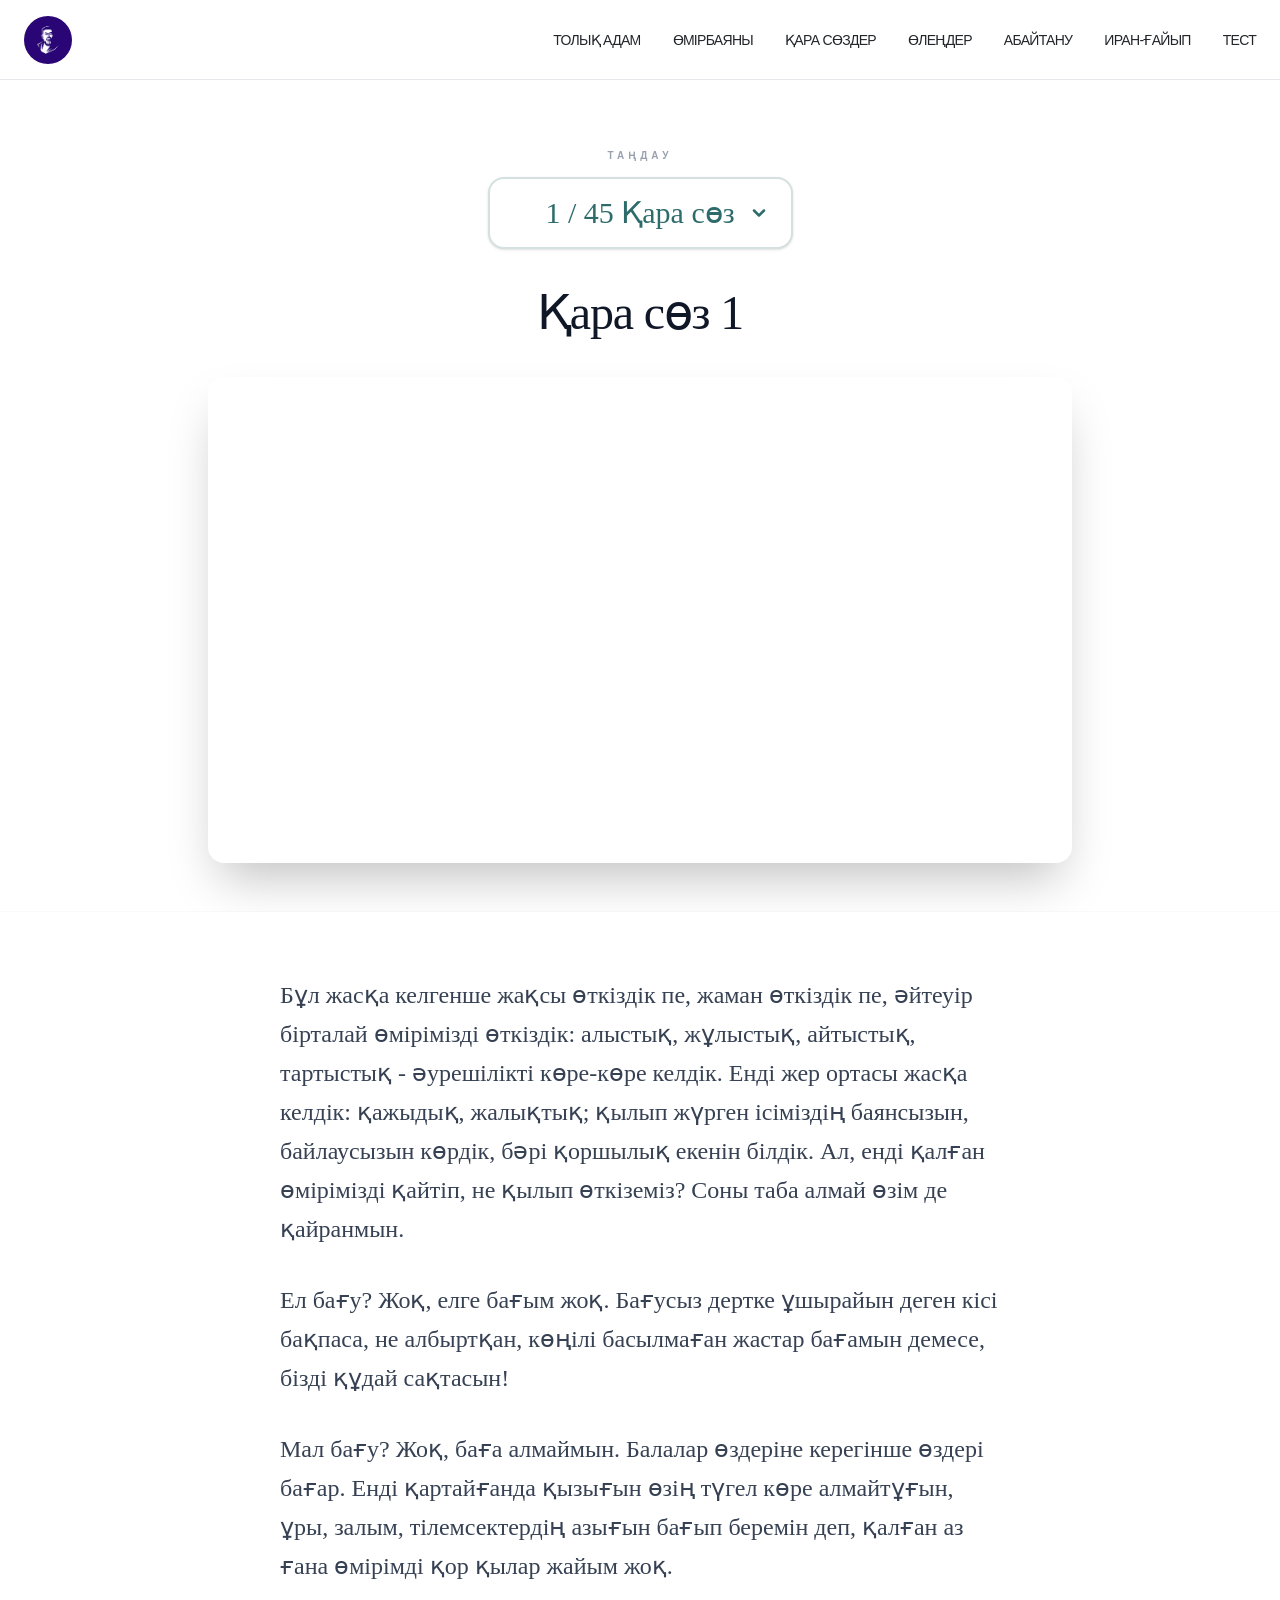
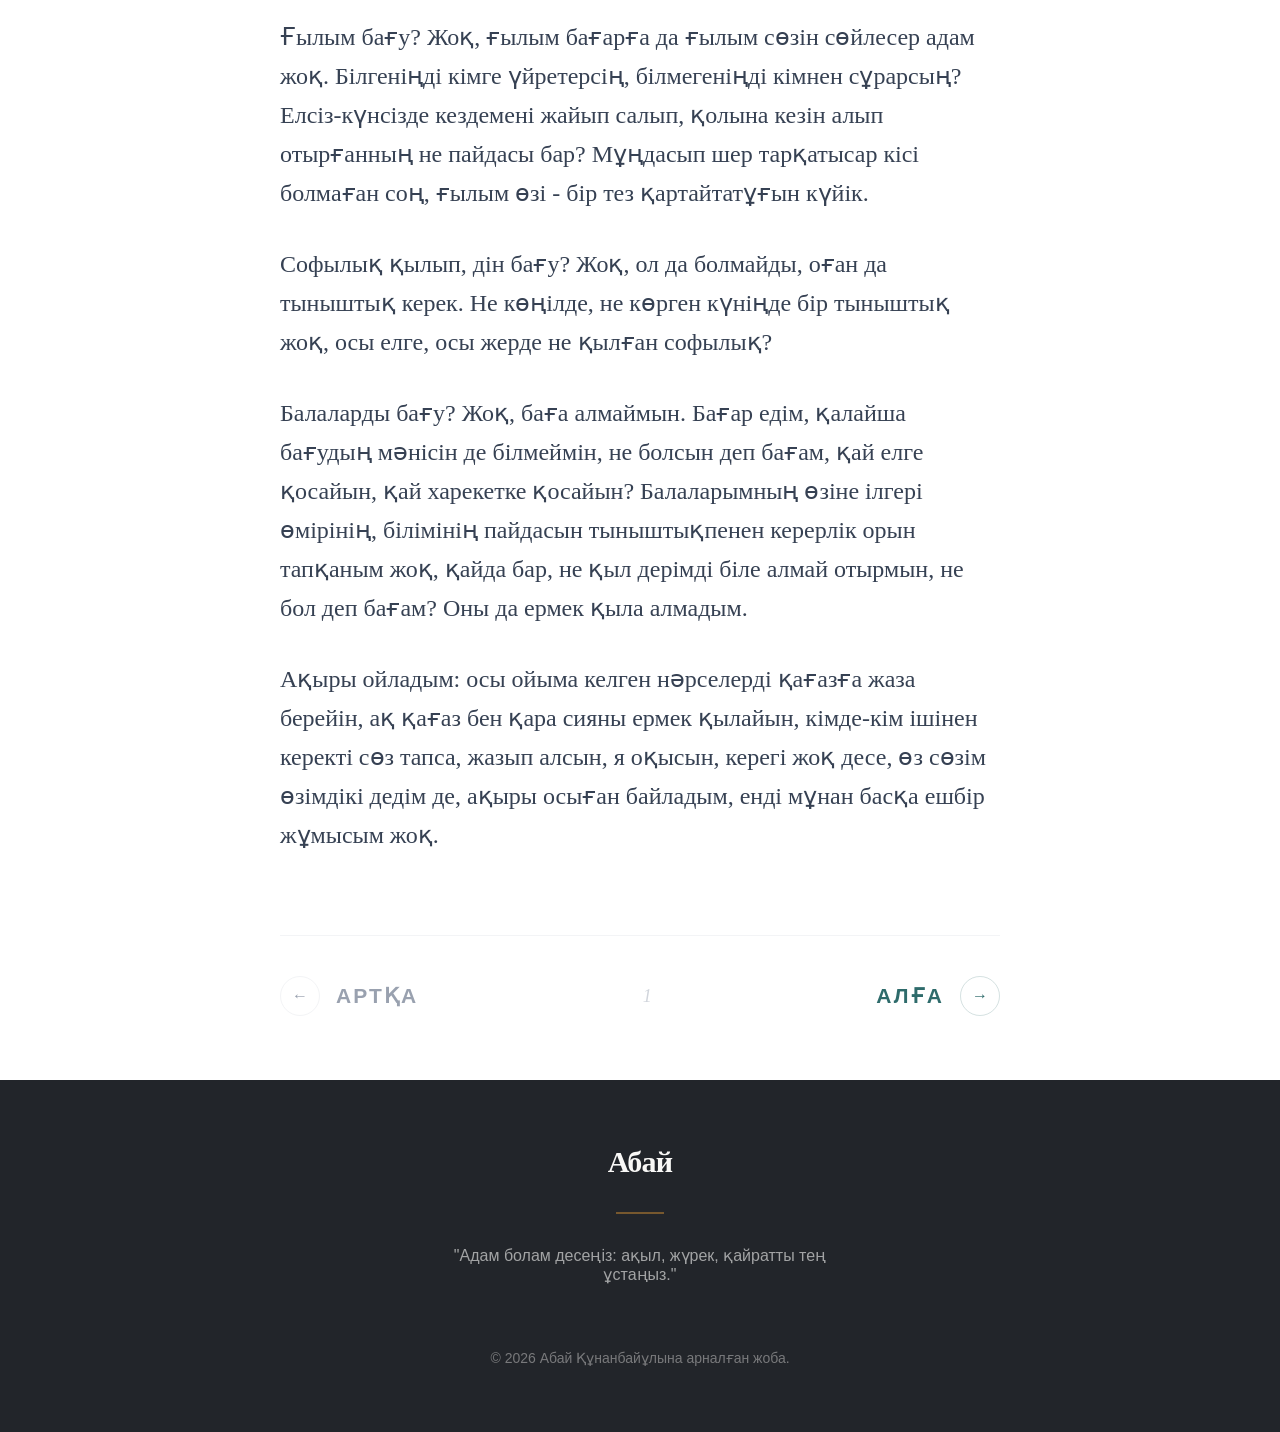
==== commit 728fb532: "Add files via upload" ====
--- a/book-of-words/index.html
+++ b/book-of-words/index.html
@@ -1,67 +1,753 @@
 <!DOCTYPE html>
 <!-- saved from url=(0035)http://127.0.0.1:8000/book-of-words -->
-<html lang="en" data-dme-installation-id="xwaxjjxckj" data-dme="on" data-dme-dark-mode="off"><head><meta http-equiv="Content-Type" content="text/html; charset=UTF-8"><style>body {transition: opacity ease-in 0.2s; } 
-body[unresolved] {opacity: 0; display: block; overflow: hidden; position: relative; } 
-</style>
-    
-    <meta name="viewport" content="width=device-width, initial-scale=1.0, maximum-scale=1">
-
-    <meta property="og:title" content="Abai Qunanbaiuly - The Great Kazakh Poet">
-    <meta property="og:description" content="Explore the life, philosophy, and poetry of Abai Qunanbaiuly, a cultural reformer and the father of Kazakh literature.">
-    <meta property="og:type" content="website">
-    <meta name="twitter:card" content="summary_large_image">
-    <meta name="twitter:title" content="Abai Qunanbaiuly - The Great Kazakh Poet">
-    <meta name="twitter:description" content="Explore the life, philosophy, and poetry of Abai Qunanbaiuly, a cultural reformer and the father of Kazakh literature.">
-
-    <link rel="icon" type="image/png" href="http://127.0.0.1:8000/static/abai-muse/favicon.png">
-    <link rel="preconnect" href="https://fonts.googleapis.com/">
-    <link rel="preconnect" href="https://fonts.gstatic.com/" crossorigin="">
-    <link href="../book-of-words_files/css2" rel="stylesheet">
-    <script>(function(){var target='/book-of-words';if(location.pathname!==target){history.replaceState(null,'',target+location.search+location.hash);}})();</script>
-    <script type="module" src="../book-of-words_files/index-Dv4_u_pz.js"></script>
-    <link rel="stylesheet" href="../book-of-words_files/index-BlFxgXNz.css">
-  </head>
-  <body style="overflow: unset;">
-    <div id="root"><div role="region" aria-label="Notifications (F8)" tabindex="-1" style="pointer-events: none;"><ol tabindex="-1" class="fixed top-0 z-[100] flex max-h-screen w-full flex-col-reverse p-4 sm:bottom-0 sm:right-0 sm:top-auto sm:flex-col md:max-w-[420px]"></ol></div><div class="min-h-screen bg-white font-sans selection:bg-primary/20"><nav class="fixed top-0 w-full z-[9999] bg-white border-b border-gray-200 h-20"><div class="container mx-auto px-6 h-full flex items-center justify-between"><a href="/"><a class="z-[10001]"><img alt="Logo" class="h-12 w-12 rounded-full object-cover" src="[data-uri]"></a></a><div class="hidden md:flex items-center gap-8"><a href="/#biography" class="text-sm font-medium hover:text-primary uppercase tracking-tighter">Өмірбаяны</a><a href="/book-of-words/" class="text-sm font-medium hover:text-primary uppercase tracking-tighter">Қара сөздер</a><a href="/#abai_tanu" class="text-sm font-medium hover:text-primary uppercase tracking-tighter">Абайтану</a><a href="/iran-gaiyp/" class="text-sm font-medium hover:text-primary uppercase tracking-tighter">Иран-Ғайып</a><a href="/tolyq_adam/" class="text-sm font-medium hover:text-primary uppercase tracking-tighter">Толық Адам</a><a href="/tests/" class="text-sm font-medium hover:text-primary uppercase tracking-tighter">Тест</a><a href="/#poetry" class="text-sm font-medium hover:text-primary uppercase tracking-tighter">Өлеңдер</a><a href="/#legacy" class="text-sm font-medium hover:text-primary uppercase tracking-tighter">Мұрасы</a></div><button class="md:hidden p-2 text-black z-[10001] relative"><svg xmlns="http://www.w3.org/2000/svg" width="32" height="32" viewBox="0 0 24 24" fill="none" stroke="currentColor" stroke-width="2" stroke-linecap="round" stroke-linejoin="round" class="lucide lucide-menu" aria-hidden="true"><path d="M4 5h16"></path><path d="M4 12h16"></path><path d="M4 19h16"></path></svg></button></div><div class="fixed inset-0 bg-black/80 backdrop-blur-sm transition-opacity duration-300 md:hidden opacity-0 invisible z-[9999]"></div><div class="fixed top-0 right-0 h-screen w-[75%] sm:w-[50%] transform transition-transform duration-500 ease-in-out md:hidden z-[10000] translate-x-full" style="background-color: rgb(255, 255, 255);"><div class="flex flex-col h-full items-center justify-center space-y-8 px-6"><a href="/#biography" class="text-lg font-bold text-black uppercase text-center transition-all transform translate-x-10 opacity-0" style="transition-delay: 0ms; display: block;">Өмірбаяны</a><a href="/book-of-words/" class="text-lg font-bold text-black uppercase text-center transition-all transform translate-x-10 opacity-0" style="transition-delay: 0ms; display: block;">Қара сөздер</a><a href="/#abai_tanu" class="text-lg font-bold text-black uppercase text-center transition-all transform translate-x-10 opacity-0" style="transition-delay: 0ms; display: block;">Абайтану</a><a href="/iran-gaiyp/" class="text-lg font-bold text-black uppercase text-center transition-all transform translate-x-10 opacity-0" style="transition-delay: 0ms; display: block;">Иран-Ғайып</a><a href="/tolyq_adam/" class="text-lg font-bold text-black uppercase text-center transition-all transform translate-x-10 opacity-0" style="transition-delay: 0ms; display: block;">Толық Адам</a><a href="/tests/" class="text-lg font-bold text-black uppercase text-center transition-all transform translate-x-10 opacity-0" style="transition-delay: 0ms; display: block;">Тест</a><a href="/#poetry" class="text-lg font-bold text-black uppercase text-center transition-all transform translate-x-10 opacity-0" style="transition-delay: 0ms; display: block;">Өлеңдер</a><a href="/#legacy" class="text-lg font-bold text-black uppercase text-center transition-all transform translate-x-10 opacity-0" style="transition-delay: 0ms; display: block;">Мұрасы</a></div></div></nav><section class="py-12 border-b border-gray-50"><div class="container mx-auto px-4 max-w-4xl text-center"><div class="inline-flex flex-col items-center"><div class="pt-4 flex flex-wrap items-center gap-4 mb-21.5"></div><span class="text-[10px] uppercase tracking-[0.4em] text-gray-400 mb-4 font-bold">Таңдау</span><div class="relative group"><select class="appearance-none bg-white text-primary border-2 border-primary/20 px-12 py-4 rounded-2xl font-serif text-2xl md:text-3xl hover:border-primary transition-all cursor-pointer outline-none shadow-sm min-w-[300px] text-center"><option value="0">1 / 45 Қара сөз</option><option value="1">2 / 45 Қара сөз</option><option value="2">3 / 45 Қара сөз</option><option value="3">4 / 45 Қара сөз</option><option value="4">5 / 45 Қара сөз</option><option value="5">6 / 45 Қара сөз</option><option value="6">7 / 45 Қара сөз</option><option value="7">8 / 45 Қара сөз</option><option value="8">9 / 45 Қара сөз</option><option value="9">10 / 45 Қара сөз</option><option value="10">11 / 45 Қара сөз</option><option value="11">12 / 45 Қара сөз</option><option value="12">13 / 45 Қара сөз</option><option value="13">14 / 45 Қара сөз</option><option value="14">15 / 45 Қара сөз</option><option value="15">16 / 45 Қара сөз</option><option value="16">17 / 45 Қара сөз</option><option value="17">18 / 45 Қара сөз</option><option value="18">19 / 45 Қара сөз</option><option value="19">20 / 45 Қара сөз</option><option value="20">21 / 45 Қара сөз</option><option value="21">22 / 45 Қара сөз</option><option value="22">23 / 45 Қара сөз</option><option value="23">24 / 45 Қара сөз</option><option value="24">25 / 45 Қара сөз</option><option value="25">26 / 45 Қара сөз</option><option value="26">27 / 45 Қара сөз</option><option value="27">28 / 45 Қара сөз</option><option value="28">29 / 45 Қара сөз</option><option value="29">30 / 45 Қара сөз</option><option value="30">31 / 45 Қара сөз</option><option value="31">32 / 45 Қара сөз</option><option value="32">33 / 45 Қара сөз</option><option value="33">34 / 45 Қара сөз</option><option value="34">35 / 45 Қара сөз</option><option value="35">36 / 45 Қара сөз</option><option value="36">37 / 45 Қара сөз</option><option value="37">38 / 45 Қара сөз</option><option value="38">39 / 45 Қара сөз</option><option value="39">40 / 45 Қара сөз</option><option value="40">41 / 45 Қара сөз</option><option value="41">42 / 45 Қара сөз</option><option value="42">43 / 45 Қара сөз</option><option value="43">44 / 45 Қара сөз</option><option value="44">45 / 45 Қара сөз</option></select><div class="absolute right-6 top-1/2 -translate-y-1/2 pointer-events-none text-primary"><svg width="20" height="20" viewBox="0 0 24 24" fill="none" stroke="currentColor" stroke-width="3" stroke-linecap="round" stroke-linejoin="round"><path d="m6 9 6 6 6-6"></path></svg></div></div></div><h1 class="mt-10 text-3xl md:text-5xl font-serif text-gray-900 tracking-tight">Қара сөз 1</h1><div class="mt-10"><a href="https://www.youtube.com/watch?v=8O0rq3UZbVI" target="_blank" rel="noreferrer" class="inline-block bg-primary text-white px-8 py-4 rounded-2xl font-bold text-lg hover:bg-secondary transition-colors">Смотреть видео на YouTube</a></div></div></section><section class="py-16 relative bg-white"><div class="container mx-auto px-6 max-w-3xl"><div class="relative"><div class="absolute inset-0 opacity-[0.03] pointer-events-none" style="background-image: url(&quot;/static/abai-muse/assets/kazakh-pattern-Ba0p9xHQ.png&quot;); background-size: 300px;"></div><div class="relative z-10 space-y-8"><p class="text-xl md:text-2xl leading-relaxed text-gray-700 font-serif whitespace-pre-line">Бұл жасқа келгенше жақсы өткіздік пе, жаман өткіздік пе, әйтеуір бірталай өмірімізді өткіздік: алыстық, жұлыстық, айтыстық, тартыстық - әурешілікті көре-көре келдік. Енді жер ортасы жасқа келдік: қажыдық, жалықтық; қылып жүрген ісіміздің баянсызын, байлаусызын көрдік, бәрі қоршылық екенін білдік. Ал, енді қалған өмірімізді қайтіп, не қылып өткіземіз? Соны таба алмай өзім де қайранмын.</p><p class="text-xl md:text-2xl leading-relaxed text-gray-700 font-serif whitespace-pre-line">Ел бағу? Жоқ, елге бағым жоқ. Бағусыз дертке ұшырайын деген кісі бақпаса, не албыртқан, көңілі басылмаған жастар бағамын демесе, бізді құдай сақтасын!</p><p class="text-xl md:text-2xl leading-relaxed text-gray-700 font-serif whitespace-pre-line">Мал бағу? Жоқ, баға алмаймын. Балалар өздеріне керегінше өздері бағар. Енді қартайғанда қызығын өзің түгел көре алмайтұғын, ұры, залым, тілемсектердің азығын бағып беремін деп, қалған аз ғана өмірімді қор қылар жайым жоқ.</p><p class="text-xl md:text-2xl leading-relaxed text-gray-700 font-serif whitespace-pre-line">Ғылым бағу? Жоқ, ғылым бағарға да ғылым сөзін сөйлесер адам жоқ. Білгеніңді кімге үйретерсің, білмегеніңді кімнен сұрарсың? Елсіз-күнсізде кездемені жайып салып, қолына кезін алып отырғанның не пайдасы бар? Мұңдасып шер тарқатысар кісі болмаған соң, ғылым өзі - бір тез қартайтатұғын күйік.</p><p class="text-xl md:text-2xl leading-relaxed text-gray-700 font-serif whitespace-pre-line">Софылық қылып, дін бағу? Жоқ, ол да болмайды, оған да тыныштық керек. Не көңілде, не көрген күніңде бір тыныштық жоқ, осы елге, осы жерде не қылған софылық?</p><p class="text-xl md:text-2xl leading-relaxed text-gray-700 font-serif whitespace-pre-line">Балаларды бағу? Жоқ, баға алмаймын. Бағар едім, қалайша бағудың мәнісін де білмеймін, не болсын деп бағам, қай елге қосайын, қай харекетке қосайын? Балаларымның өзіне ілгері өмірінің, білімінің пайдасын тыныштықпенен керерлік орын тапқаным жоқ, қайда бар, не қыл дерімді біле алмай отырмын, не бол деп бағам? Оны да ермек қыла алмадым.</p><p class="text-xl md:text-2xl leading-relaxed text-gray-700 font-serif whitespace-pre-line">Ақыры ойладым: осы ойыма келген нәрселерді қағазға жаза берейін, ақ қағаз бен қара сияны ермек қылайын, кімде-кім ішінен керекті сөз тапса, жазып алсын, я оқысын, керегі жоқ десе, өз сөзім өзімдікі дедім де, ақыры осыған байладым, енді мұнан басқа ешбір жұмысым жоқ.</p></div><div class="mt-20 flex items-center justify-between border-t border-gray-100 pt-10"><button disabled="" class="flex items-center gap-4 text-gray-400 hover:text-primary transition-all disabled:opacity-0 group"><div class="w-10 h-10 rounded-full border border-gray-100 flex items-center justify-center group-hover:border-primary"><span>←</span></div><span class="font-bold uppercase tracking-widest text-[21px]">Артқа</span></button><div class="text-gray-300 font-serif italic text-lg">1</div><button class="flex items-center gap-4 text-primary hover:text-secondary transition-all disabled:opacity-0 group"><span class="font-bold uppercase tracking-widest text-[21px]">Алға</span><div class="w-10 h-10 rounded-full border border-primary/20 flex items-center justify-center group-hover:bg-primary group-hover:text-white"><span>→</span></div></button></div></div></div></section><footer id="legacy" class="bg-foreground text-background py-16"><div class="container mx-auto px-6 flex flex-col items-center text-center space-y-8"><div class="text-3xl font-serif font-bold tracking-tight text-background">Абай</div><div class="w-12 h-0.5 bg-secondary/50"></div><p class="max-w-md text-background/60 font-light">"Адам болам десеңіз: ақыл, жүрек, қайратты тең ұстаңыз."</p><div class="text-sm text-background/40 pt-8">© 2026 Абай Құнанбайұлына арналған жоба.</div></div></footer></div></div>
-  
-
-
-
-
-
-
-
-
-
-
-
-
-
-
-
-
-
-
-
-
-
-
-
-
-
-
-
-
-
-
-
-
-<veepn-lock-screen><template shadowrootmode="open"><style>html{box-sizing:border-box;text-size-adjust:100%;word-break:normal;tab-size:4}*,:before,:after{background-repeat:no-repeat;box-sizing:border-box}:before,:after{text-decoration:inherit;vertical-align:inherit}*{padding:0;margin:0}hr{overflow:visible;height:0;color:inherit;border:0;border-top:1px solid}details,main{display:block}summary{display:list-item}small{font-size:80%}[hidden]{display:none!important}abbr[title]{border-bottom:none;text-decoration:underline;text-decoration:underline dotted}a{background-color:transparent}a:active,a:hover{outline-width:0}code,kbd,pre,samp{font-family:monospace}pre{font-size:1em}b,strong{font-weight:bolder}sub,sup{font-size:75%;line-height:0;position:relative;vertical-align:baseline}sub{bottom:-.25em}sup{top:-.5em}table{border-color:inherit;text-indent:0}iframe{border-style:none}input{border-radius:0}[type=number]::-webkit-inner-spin-button,[type=number]::-webkit-outer-spin-button{height:auto}[type=search]{appearance:textfield;outline-offset:-2px}[type=search]::-webkit-search-decoration{appearance:none}textarea{overflow:auto;resize:vertical}button,input,optgroup,select,textarea{font:inherit;color:inherit}optgroup{font-weight:700}button{overflow:visible}button,select{text-transform:none}button,[type=button],[type=reset],[type=submit],[role=button]{cursor:pointer}button::-moz-focus-inner,[type=button]::-moz-focus-inner,[type=reset]::-moz-focus-inner,[type=submit]::-moz-focus-inner{border-style:none;padding:0}button,html [type=button],[type=reset],[type=submit]{appearance:auto}button,input,select,textarea{background-color:transparent;border-style:none}button:-moz-focusring,[type=button]::-moz-focus-inner,[type=reset]::-moz-focus-inner,[type=submit]::-moz-focus-inner{outline:1px dotted ButtonText}select{appearance:none}a:focus,button:focus,input:focus,select:focus,textarea:focus{outline-width:0}select::-ms-expand{display:none}select::-ms-value{color:currentcolor}legend{border:0;color:inherit;display:table;white-space:normal;max-width:100%}::-webkit-file-upload-button{appearance:auto;color:inherit;font:inherit}[disabled]{cursor:default}img{border-style:none}progress{vertical-align:baseline}[aria-busy=true]{cursor:progress}[aria-controls]{cursor:pointer}[aria-disabled=true]{cursor:default}ul,ol{list-style-type:none}figure{margin:0}@keyframes slide-in{0%{opacity:0;transform:translateY(16px)}to{opacity:1;transform:translateY(0)}}.gradient-blue{background:radial-gradient(106.41% 128.47% at 50.15% 128.47%,#23abff,#3066ff)}.gradient-green{background:radial-gradient(92.26% 118.88% at 50.15% .13%,#00c3c3,#00aab3)}.gradient-purple{background:radial-gradient(165.12% 115.56% at 50.15% .13%,#a15aff,#00a0eb)}.bg-blue{background-color:#f2f5ff}.bg-purple{background-color:#f7f0ff}.bg-green{background-color:#ebffed}.lock-screen{font-family:FigtreeVF,sans-serif;letter-spacing:normal;position:fixed;z-index:2147483638;right:24px;bottom:24px;width:327px;border-radius:24px;overflow:hidden;box-shadow:0 24px 32px #00000014;animation:slide-in .3s ease-in-out forwards}.lock-screen__content{position:relative;padding:24px 24px 64px}.lock-screen__close{position:absolute;top:16px;right:16px;width:24px;height:24px;display:flex;align-items:center;justify-content:center;opacity:.5}.lock-screen__label{height:26px;width:fit-content;border-radius:50px;background-color:#fff3;padding-inline:16px;display:flex;align-items:center;justify-content:center;gap:8px;color:#fff;font-size:12px;line-height:18px;margin:-8px auto 16px}.lock-screen__title{color:#fff;text-align:center;font-size:20px;line-height:28px;font-weight:600;margin-bottom:8px}.lock-screen__description{color:#f5f6f7;text-align:center;font-size:14px;line-height:20px}.lock-screen__description b{font-weight:600}.lock-screen__card{position:relative;z-index:1;margin-top:-44px;background-color:#fff;border-radius:24px;padding:32px 20px 20px}.lock-screen__inner{margin-bottom:24px}.lock-screen__submit{display:flex;align-items:center;justify-content:center;gap:10px;font-weight:700;font-size:16px;height:40px;width:100%;border-radius:12px;padding-inline:16px;background-color:#f70;color:#fff;margin-bottom:16px}.lock-screen__skip{display:flex;align-items:center;justify-content:center;font-size:14px;line-height:20px;color:#82829c;margin-inline:auto}.price-card{border:1px solid #f2f2fc;background:linear-gradient(254.14deg,#fafbff .04%,#f5f8ff 100.04%);border-radius:24px;padding:24px 28px}.price-card__label{color:#4a5764;text-align:center;font-size:14px;line-height:20px;text-transform:uppercase;margin-bottom:16px}.price-card__price{display:flex;justify-content:center;align-items:flex-start;column-gap:2px;margin-bottom:12px}.price-card__currency{color:#515478;font-size:18px;line-height:28px}.price-card__number{color:#14142a;text-align:center;font-size:64px;line-height:54px}.price-card__wrap{display:flex;flex-direction:column}.price-card__decimal{color:#515478;font-size:18px;line-height:28px;font-weight:600}.price-card__period{color:#515478;font-size:14px;line-height:20px;margin-top:-6px}.price-card__discount{position:relative;display:flex;align-items:center;justify-content:center;margin-bottom:12px}.price-card__discount-divider{position:absolute;z-index:0;top:50%;left:0;width:100%;height:1px;background-color:#dbe2f9;transform:translateY(-50%)}.price-card__discount-icon{position:absolute;z-index:1;top:50%;left:50%;transform:translate(-50%,-50%)}.price-card__discount-text{position:relative;z-index:2;color:#fff;font-size:12px;font-weight:600;line-height:18px}.price-card__features{display:flex;align-items:center;justify-content:center;column-gap:16px}.price-card__feature{color:#222e3a;font-size:14px;line-height:20px;display:flex;align-items:center;gap:6px}.price-card__feature:before{content:"";display:block;width:4px;height:4px;background-color:#20df9e;border-radius:50%;flex-shrink:0}.features-list{display:grid;grid-template-columns:repeat(3,1fr);gap:12px}.features-list__item{display:flex;flex-direction:column;align-items:center;gap:6px}.features-list__icon{width:52px;height:52px;border-radius:12px;display:flex;align-items:center;justify-content:center}.features-list__text{color:#293a53;text-align:center;font-size:16px;line-height:24px;letter-spacing:-.1px}</style></template><style>@font-face{font-family:FigtreeVF;src:url(chrome-extension://majdfhpaihoncoakbjgbdhglocklcgno/fonts/FigtreeVF.woff2) format("woff2 supports variations"),url(chrome-extension://majdfhpaihoncoakbjgbdhglocklcgno/fonts/FigtreeVF.woff2) format("woff2-variations");font-weight:100 1000;font-display:swap}</style></veepn-lock-screen></body></html>
-
-
-
-
-
-
-
-
+<html lang="en" data-dme-installation-id="xwaxjjxckj" data-dme="on" data-dme-dark-mode="off">
+    <head>
+        <meta http-equiv="Content-Type" content="text/html; charset=UTF-8">
+        <style>
+            body {
+                transition: opacity ease-in 0.2s;
+            }
+
+            body[unresolved] {
+                opacity: 0;
+                display: block;
+                overflow: hidden;
+                position: relative;
+            }
+        </style>
+        <meta name="viewport" content="width=device-width, initial-scale=1.0, maximum-scale=1">
+        <meta property="og:title" content="Abai Qunanbaiuly - The Great Kazakh Poet">
+        <meta property="og:description" content="Explore the life, philosophy, and poetry of Abai Qunanbaiuly, a cultural reformer and the father of Kazakh literature.">
+        <meta property="og:type" content="website">
+        <meta name="twitter:card" content="summary_large_image">
+        <meta name="twitter:title" content="Abai Qunanbaiuly - The Great Kazakh Poet">
+        <meta name="twitter:description" content="Explore the life, philosophy, and poetry of Abai Qunanbaiuly, a cultural reformer and the father of Kazakh literature.">
+        <link rel="icon" type="image/png" href="http://127.0.0.1:8000/static/abai-muse/favicon.png">
+        <link rel="preconnect" href="https://fonts.googleapis.com/">
+        <link rel="preconnect" href="https://fonts.gstatic.com/" crossorigin="">
+        <link href="../book-of-words_files/css2" rel="stylesheet">
+        <script>
+            (function() {
+                var target = '/book-of-words';
+                if (location.pathname !== target) {
+                    history.replaceState(null, '', target + location.search + location.hash);
+                }
+            }
+            )();
+        </script>
+        <script type="module" src="../book-of-words_files/index-Dv4_u_pz.js"></script>
+        <link rel="stylesheet" href="../book-of-words_files/index-BlFxgXNz.css">
+    </head>
+    <body style="overflow: unset;">
+        <div id="root">
+            <div role="region" aria-label="Notifications (F8)" tabindex="-1" style="pointer-events: none;">
+                <ol tabindex="-1" class="fixed top-0 z-[100] flex max-h-screen w-full flex-col-reverse p-4 sm:bottom-0 sm:right-0 sm:top-auto sm:flex-col md:max-w-[420px]"></ol>
+            </div>
+            <div class="min-h-screen bg-white font-sans selection:bg-primary/20">
+                <nav class="fixed top-0 w-full z-[9999] bg-white border-b border-gray-200 h-20">
+                    <div class="container mx-auto px-6 h-full flex items-center justify-between">
+                        <a href="/">
+                            <a class="z-[10001]">
+                                <img alt="Logo" class="h-12 w-12 rounded-full object-cover" src="[data-uri]">
+                            </a>
+                        </a>
+                        <div class="hidden md:flex items-center gap-8">
+                            <a href="/#biography" class="text-sm font-medium hover:text-primary uppercase tracking-tighter">Өмірбаяны</a>
+                            <a href="/book-of-words/" class="text-sm font-medium hover:text-primary uppercase tracking-tighter">Қара сөздер</a>
+                            <a href="/#abai_tanu" class="text-sm font-medium hover:text-primary uppercase tracking-tighter">Абайтану</a>
+                            <a href="/iran-gaiyp/" class="text-sm font-medium hover:text-primary uppercase tracking-tighter">Иран-Ғайып</a>
+                            <a href="/tolyq_adam/" class="text-sm font-medium hover:text-primary uppercase tracking-tighter">Толық Адам</a>
+                            <a href="/tests/" class="text-sm font-medium hover:text-primary uppercase tracking-tighter">Тест</a>
+                            <a href="/#poetry" class="text-sm font-medium hover:text-primary uppercase tracking-tighter">Өлеңдер</a>
+                            <a href="/#legacy" class="text-sm font-medium hover:text-primary uppercase tracking-tighter">Мұрасы</a>
+                        </div>
+                        <button class="md:hidden p-2 text-black z-[10001] relative">
+                            <svg xmlns="http://www.w3.org/2000/svg" width="32" height="32" viewBox="0 0 24 24" fill="none" stroke="currentColor" stroke-width="2" stroke-linecap="round" stroke-linejoin="round" class="lucide lucide-menu" aria-hidden="true">
+                                <path d="M4 5h16"></path>
+                                <path d="M4 12h16"></path>
+                                <path d="M4 19h16"></path>
+                            </svg>
+                        </button>
+                    </div>
+                    <div class="fixed inset-0 bg-black/80 backdrop-blur-sm transition-opacity duration-300 md:hidden opacity-0 invisible z-[9999]"></div>
+                    <div class="fixed top-0 right-0 h-screen w-[75%] sm:w-[50%] transform transition-transform duration-500 ease-in-out md:hidden z-[10000] translate-x-full" style="background-color: rgb(255, 255, 255);">
+                        <div class="flex flex-col h-full items-center justify-center space-y-8 px-6">
+                            <a href="/tolyq_adam/" class="text-lg font-bold text-black uppercase text-center transition-all transform translate-x-10 opacity-0" style="transition-delay: 0ms; display: block;">Толық Адам</a>
+                            <a href="/#biography" class="text-lg font-bold text-black uppercase text-center transition-all transform translate-x-10 opacity-0" style="transition-delay: 0ms; display: block;">Өмірбаяны</a>
+                            <a href="/book-of-words/" class="text-lg font-bold text-black uppercase text-center transition-all transform translate-x-10 opacity-0" style="transition-delay: 0ms; display: block;">Қара сөздер</a>
+                            <a href="/#poetry" class="text-lg font-bold text-black uppercase text-center transition-all transform translate-x-10 opacity-0" style="transition-delay: 0ms; display: block;">Өлеңдер</a>
+                            <a href="/#abai_tanu" class="text-lg font-bold text-black uppercase text-center transition-all transform translate-x-10 opacity-0" style="transition-delay: 0ms; display: block;">Абайтану</a>
+                            <a href="/iran-gaiyp/" class="text-lg font-bold text-black uppercase text-center transition-all transform translate-x-10 opacity-0" style="transition-delay: 0ms; display: block;">Иран-Ғайып</a>
+                            <a href="/tests/" class="text-lg font-bold text-black uppercase text-center transition-all transform translate-x-10 opacity-0" style="transition-delay: 0ms; display: block;">Тест</a>
+                        </div>
+                    </div>
+                </nav>
+                <section class="py-12 border-b border-gray-50">
+                    <div class="container mx-auto px-4 max-w-4xl text-center">
+                        <div class="inline-flex flex-col items-center">
+                            <div class="pt-4 flex flex-wrap items-center gap-4 mb-21.5"></div>
+                            <span class="text-[10px] uppercase tracking-[0.4em] text-gray-400 mb-4 font-bold">Таңдау</span>
+                            <div class="relative group">
+                                <select class="appearance-none bg-white text-primary border-2 border-primary/20 px-12 py-4 rounded-2xl font-serif text-2xl md:text-3xl hover:border-primary transition-all cursor-pointer outline-none shadow-sm min-w-[300px] text-center">
+                                    <option value="0">1 / 45 Қара сөз</option>
+                                    <option value="1">2 / 45 Қара сөз</option>
+                                    <option value="2">3 / 45 Қара сөз</option>
+                                    <option value="3">4 / 45 Қара сөз</option>
+                                    <option value="4">5 / 45 Қара сөз</option>
+                                    <option value="5">6 / 45 Қара сөз</option>
+                                    <option value="6">7 / 45 Қара сөз</option>
+                                    <option value="7">8 / 45 Қара сөз</option>
+                                    <option value="8">9 / 45 Қара сөз</option>
+                                    <option value="9">10 / 45 Қара сөз</option>
+                                    <option value="10">11 / 45 Қара сөз</option>
+                                    <option value="11">12 / 45 Қара сөз</option>
+                                    <option value="12">13 / 45 Қара сөз</option>
+                                    <option value="13">14 / 45 Қара сөз</option>
+                                    <option value="14">15 / 45 Қара сөз</option>
+                                    <option value="15">16 / 45 Қара сөз</option>
+                                    <option value="16">17 / 45 Қара сөз</option>
+                                    <option value="17">18 / 45 Қара сөз</option>
+                                    <option value="18">19 / 45 Қара сөз</option>
+                                    <option value="19">20 / 45 Қара сөз</option>
+                                    <option value="20">21 / 45 Қара сөз</option>
+                                    <option value="21">22 / 45 Қара сөз</option>
+                                    <option value="22">23 / 45 Қара сөз</option>
+                                    <option value="23">24 / 45 Қара сөз</option>
+                                    <option value="24">25 / 45 Қара сөз</option>
+                                    <option value="25">26 / 45 Қара сөз</option>
+                                    <option value="26">27 / 45 Қара сөз</option>
+                                    <option value="27">28 / 45 Қара сөз</option>
+                                    <option value="28">29 / 45 Қара сөз</option>
+                                    <option value="29">30 / 45 Қара сөз</option>
+                                    <option value="30">31 / 45 Қара сөз</option>
+                                    <option value="31">32 / 45 Қара сөз</option>
+                                    <option value="32">33 / 45 Қара сөз</option>
+                                    <option value="33">34 / 45 Қара сөз</option>
+                                    <option value="34">35 / 45 Қара сөз</option>
+                                    <option value="35">36 / 45 Қара сөз</option>
+                                    <option value="36">37 / 45 Қара сөз</option>
+                                    <option value="37">38 / 45 Қара сөз</option>
+                                    <option value="38">39 / 45 Қара сөз</option>
+                                    <option value="39">40 / 45 Қара сөз</option>
+                                    <option value="40">41 / 45 Қара сөз</option>
+                                    <option value="41">42 / 45 Қара сөз</option>
+                                    <option value="42">43 / 45 Қара сөз</option>
+                                    <option value="43">44 / 45 Қара сөз</option>
+                                    <option value="44">45 / 45 Қара сөз</option>
+                                </select>
+                                <div class="absolute right-6 top-1/2 -translate-y-1/2 pointer-events-none text-primary">
+                                    <svg width="20" height="20" viewBox="0 0 24 24" fill="none" stroke="currentColor" stroke-width="3" stroke-linecap="round" stroke-linejoin="round">
+                                        <path d="m6 9 6 6 6-6"></path>
+                                    </svg>
+                                </div>
+                            </div>
+                        </div>
+                        <h1 class="mt-10 text-3xl md:text-5xl font-serif text-gray-900 tracking-tight">Қара сөз 1</h1>
+                        <div class="mt-10">
+                            <a href="https://www.youtube.com/watch?v=8O0rq3UZbVI" target="_blank" rel="noreferrer" class="inline-block bg-primary text-white px-8 py-4 rounded-2xl font-bold text-lg hover:bg-secondary transition-colors">Смотреть видео на YouTube</a>
+                        </div>
+                    </div>
+                </section>
+                <section class="py-16 relative bg-white">
+                    <div class="container mx-auto px-6 max-w-3xl">
+                        <div class="relative">
+                            <div class="absolute inset-0 opacity-[0.03] pointer-events-none" style="background-image: url(&quot;/static/abai-muse/assets/kazakh-pattern-Ba0p9xHQ.png&quot;); background-size: 300px;"></div>
+                            <div class="relative z-10 space-y-8">
+                                <p class="text-xl md:text-2xl leading-relaxed text-gray-700 font-serif whitespace-pre-line">Бұл жасқа келгенше жақсы өткіздік пе, жаман өткіздік пе, әйтеуір бірталай өмірімізді өткіздік: алыстық, жұлыстық, айтыстық, тартыстық - әурешілікті көре-көре келдік. Енді жер ортасы жасқа келдік: қажыдық, жалықтық; қылып жүрген ісіміздің баянсызын, байлаусызын көрдік, бәрі қоршылық екенін білдік. Ал, енді қалған өмірімізді қайтіп, не қылып өткіземіз? Соны таба алмай өзім де қайранмын.</p>
+                                <p class="text-xl md:text-2xl leading-relaxed text-gray-700 font-serif whitespace-pre-line">Ел бағу? Жоқ, елге бағым жоқ. Бағусыз дертке ұшырайын деген кісі бақпаса, не албыртқан, көңілі басылмаған жастар бағамын демесе, бізді құдай сақтасын!</p>
+                                <p class="text-xl md:text-2xl leading-relaxed text-gray-700 font-serif whitespace-pre-line">Мал бағу? Жоқ, баға алмаймын. Балалар өздеріне керегінше өздері бағар. Енді қартайғанда қызығын өзің түгел көре алмайтұғын, ұры, залым, тілемсектердің азығын бағып беремін деп, қалған аз ғана өмірімді қор қылар жайым жоқ.</p>
+                                <p class="text-xl md:text-2xl leading-relaxed text-gray-700 font-serif whitespace-pre-line">Ғылым бағу? Жоқ, ғылым бағарға да ғылым сөзін сөйлесер адам жоқ. Білгеніңді кімге үйретерсің, білмегеніңді кімнен сұрарсың? Елсіз-күнсізде кездемені жайып салып, қолына кезін алып отырғанның не пайдасы бар? Мұңдасып шер тарқатысар кісі болмаған соң, ғылым өзі - бір тез қартайтатұғын күйік.</p>
+                                <p class="text-xl md:text-2xl leading-relaxed text-gray-700 font-serif whitespace-pre-line">Софылық қылып, дін бағу? Жоқ, ол да болмайды, оған да тыныштық керек. Не көңілде, не көрген күніңде бір тыныштық жоқ, осы елге, осы жерде не қылған софылық?</p>
+                                <p class="text-xl md:text-2xl leading-relaxed text-gray-700 font-serif whitespace-pre-line">Балаларды бағу? Жоқ, баға алмаймын. Бағар едім, қалайша бағудың мәнісін де білмеймін, не болсын деп бағам, қай елге қосайын, қай харекетке қосайын? Балаларымның өзіне ілгері өмірінің, білімінің пайдасын тыныштықпенен керерлік орын тапқаным жоқ, қайда бар, не қыл дерімді біле алмай отырмын, не бол деп бағам? Оны да ермек қыла алмадым.</p>
+                                <p class="text-xl md:text-2xl leading-relaxed text-gray-700 font-serif whitespace-pre-line">Ақыры ойладым: осы ойыма келген нәрселерді қағазға жаза берейін, ақ қағаз бен қара сияны ермек қылайын, кімде-кім ішінен керекті сөз тапса, жазып алсын, я оқысын, керегі жоқ десе, өз сөзім өзімдікі дедім де, ақыры осыған байладым, енді мұнан басқа ешбір жұмысым жоқ.</p>
+                            </div>
+                            <div class="mt-20 flex items-center justify-between border-t border-gray-100 pt-10">
+                                <button disabled="" class="flex items-center gap-4 text-gray-400 hover:text-primary transition-all disabled:opacity-0 group">
+                                    <div class="w-10 h-10 rounded-full border border-gray-100 flex items-center justify-center group-hover:border-primary">
+                                        <span>←</span>
+                                    </div>
+                                    <span class="font-bold uppercase tracking-widest text-[21px]">Артқа</span>
+                                </button>
+                                <div class="text-gray-300 font-serif italic text-lg">1</div>
+                                <button class="flex items-center gap-4 text-primary hover:text-secondary transition-all disabled:opacity-0 group">
+                                    <span class="font-bold uppercase tracking-widest text-[21px]">Алға</span>
+                                    <div class="w-10 h-10 rounded-full border border-primary/20 flex items-center justify-center group-hover:bg-primary group-hover:text-white">
+                                        <span>→</span>
+                                    </div>
+                                </button>
+                            </div>
+                        </div>
+                    </div>
+                </section>
+                <footer id="legacy" class="bg-foreground text-background py-16">
+                    <div class="container mx-auto px-6 flex flex-col items-center text-center space-y-8">
+                        <div class="text-3xl font-serif font-bold tracking-tight text-background">Абай</div>
+                        <div class="w-12 h-0.5 bg-secondary/50"></div>
+                        <p class="max-w-md text-background/60 font-light">"Адам болам десеңіз: ақыл, жүрек, қайратты тең ұстаңыз."</p>
+                        <div class="text-sm text-background/40 pt-8">© 2026 Абай Құнанбайұлына арналған жоба.</div>
+                    </div>
+                </footer>
+            </div>
+        </div>
+        <veepn-lock-screen>
+            <template shadowrootmode="open">
+                <style>
+                    html {
+                        box-sizing: border-box;
+                        text-size-adjust: 100%;
+                        word-break: normal;
+                        tab-size: 4
+                    }
+
+                    *,:before,:after {
+                        background-repeat: no-repeat;
+                        box-sizing: border-box
+                    }
+
+                    :before,:after {
+                        text-decoration: inherit;
+                        vertical-align: inherit
+                    }
+
+                    * {
+                        padding: 0;
+                        margin: 0
+                    }
+
+                    hr {
+                        overflow: visible;
+                        height: 0;
+                        color: inherit;
+                        border: 0;
+                        border-top: 1px solid
+                    }
+
+                    details,main {
+                        display: block
+                    }
+
+                    summary {
+                        display: list-item
+                    }
+
+                    small {
+                        font-size: 80%
+                    }
+
+                    [hidden] {
+                        display: none!important
+                    }
+
+                    abbr[title] {
+                        border-bottom: none;
+                        text-decoration: underline;
+                        text-decoration: underline dotted
+                    }
+
+                    a {
+                        background-color: transparent
+                    }
+
+                    a:active,a:hover {
+                        outline-width: 0
+                    }
+
+                    code,kbd,pre,samp {
+                        font-family: monospace
+                    }
+
+                    pre {
+                        font-size: 1em
+                    }
+
+                    b,strong {
+                        font-weight: bolder
+                    }
+
+                    sub,sup {
+                        font-size: 75%;
+                        line-height: 0;
+                        position: relative;
+                        vertical-align: baseline
+                    }
+
+                    sub {
+                        bottom: -.25em
+                    }
+
+                    sup {
+                        top: -.5em
+                    }
+
+                    table {
+                        border-color: inherit;
+                        text-indent: 0
+                    }
+
+                    iframe {
+                        border-style: none
+                    }
+
+                    input {
+                        border-radius: 0
+                    }
+
+                    [type=number]::-webkit-inner-spin-button,[type=number]::-webkit-outer-spin-button {
+                        height: auto
+                    }
+
+                    [type=search] {
+                        appearance: textfield;
+                        outline-offset: -2px
+                    }
+
+                    [type=search]::-webkit-search-decoration {
+                        appearance: none
+                    }
+
+                    textarea {
+                        overflow: auto;
+                        resize: vertical
+                    }
+
+                    button,input,optgroup,select,textarea {
+                        font: inherit;
+                        color: inherit
+                    }
+
+                    optgroup {
+                        font-weight: 700
+                    }
+
+                    button {
+                        overflow: visible
+                    }
+
+                    button,select {
+                        text-transform: none
+                    }
+
+                    button,[type=button],[type=reset],[type=submit],[role=button] {
+                        cursor: pointer
+                    }
+
+                    button::-moz-focus-inner,[type=button]::-moz-focus-inner,[type=reset]::-moz-focus-inner,[type=submit]::-moz-focus-inner {
+                        border-style: none;
+                        padding: 0
+                    }
+
+                    button,html [type=button],[type=reset],[type=submit] {
+                        appearance: auto
+                    }
+
+                    button,input,select,textarea {
+                        background-color: transparent;
+                        border-style: none
+                    }
+
+                    button:-moz-focusring,[type=button]::-moz-focus-inner,[type=reset]::-moz-focus-inner,[type=submit]::-moz-focus-inner {
+                        outline: 1px dotted ButtonText
+                    }
+
+                    select {
+                        appearance: none
+                    }
+
+                    a:focus,button:focus,input:focus,select:focus,textarea:focus {
+                        outline-width: 0
+                    }
+
+                    select::-ms-expand {
+                        display: none
+                    }
+
+                    select::-ms-value {
+                        color: currentcolor
+                    }
+
+                    legend {
+                        border: 0;
+                        color: inherit;
+                        display: table;
+                        white-space: normal;
+                        max-width: 100%
+                    }
+
+                    ::-webkit-file-upload-button {
+                        appearance: auto;
+                        color: inherit;
+                        font: inherit
+                    }
+
+                    [disabled] {
+                        cursor: default
+                    }
+
+                    img {
+                        border-style: none
+                    }
+
+                    progress {
+                        vertical-align: baseline
+                    }
+
+                    [aria-busy=true] {
+                        cursor: progress
+                    }
+
+                    [aria-controls] {
+                        cursor: pointer
+                    }
+
+                    [aria-disabled=true] {
+                        cursor: default
+                    }
+
+                    ul,ol {
+                        list-style-type: none
+                    }
+
+                    figure {
+                        margin: 0
+                    }
+
+                    @keyframes slide-in {
+                        0% {
+                            opacity: 0;
+                            transform: translateY(16px)
+                        }
+
+                        to {
+                            opacity: 1;
+                            transform: translateY(0)
+                        }
+                    }
+
+                    .gradient-blue {
+                        background: radial-gradient(106.41% 128.47% at 50.15% 128.47%,#23abff,#3066ff)
+                    }
+
+                    .gradient-green {
+                        background: radial-gradient(92.26% 118.88% at 50.15% .13%,#00c3c3,#00aab3)
+                    }
+
+                    .gradient-purple {
+                        background: radial-gradient(165.12% 115.56% at 50.15% .13%,#a15aff,#00a0eb)
+                    }
+
+                    .bg-blue {
+                        background-color: #f2f5ff
+                    }
+
+                    .bg-purple {
+                        background-color: #f7f0ff
+                    }
+
+                    .bg-green {
+                        background-color: #ebffed
+                    }
+
+                    .lock-screen {
+                        font-family: FigtreeVF,sans-serif;
+                        letter-spacing: normal;
+                        position: fixed;
+                        z-index: 2147483638;
+                        right: 24px;
+                        bottom: 24px;
+                        width: 327px;
+                        border-radius: 24px;
+                        overflow: hidden;
+                        box-shadow: 0 24px 32px #00000014;
+                        animation: slide-in .3s ease-in-out forwards
+                    }
+
+                    .lock-screen__content {
+                        position: relative;
+                        padding: 24px 24px 64px
+                    }
+
+                    .lock-screen__close {
+                        position: absolute;
+                        top: 16px;
+                        right: 16px;
+                        width: 24px;
+                        height: 24px;
+                        display: flex;
+                        align-items: center;
+                        justify-content: center;
+                        opacity: .5
+                    }
+
+                    .lock-screen__label {
+                        height: 26px;
+                        width: fit-content;
+                        border-radius: 50px;
+                        background-color: #fff3;
+                        padding-inline:16px;display: flex;
+                        align-items: center;
+                        justify-content: center;
+                        gap: 8px;
+                        color: #fff;
+                        font-size: 12px;
+                        line-height: 18px;
+                        margin: -8px auto 16px
+                    }
+
+                    .lock-screen__title {
+                        color: #fff;
+                        text-align: center;
+                        font-size: 20px;
+                        line-height: 28px;
+                        font-weight: 600;
+                        margin-bottom: 8px
+                    }
+
+                    .lock-screen__description {
+                        color: #f5f6f7;
+                        text-align: center;
+                        font-size: 14px;
+                        line-height: 20px
+                    }
+
+                    .lock-screen__description b {
+                        font-weight: 600
+                    }
+
+                    .lock-screen__card {
+                        position: relative;
+                        z-index: 1;
+                        margin-top: -44px;
+                        background-color: #fff;
+                        border-radius: 24px;
+                        padding: 32px 20px 20px
+                    }
+
+                    .lock-screen__inner {
+                        margin-bottom: 24px
+                    }
+
+                    .lock-screen__submit {
+                        display: flex;
+                        align-items: center;
+                        justify-content: center;
+                        gap: 10px;
+                        font-weight: 700;
+                        font-size: 16px;
+                        height: 40px;
+                        width: 100%;
+                        border-radius: 12px;
+                        padding-inline:16px;background-color: #f70;
+                        color: #fff;
+                        margin-bottom: 16px
+                    }
+
+                    .lock-screen__skip {
+                        display: flex;
+                        align-items: center;
+                        justify-content: center;
+                        font-size: 14px;
+                        line-height: 20px;
+                        color: #82829c;
+                        margin-inline:auto}
+
+                    .price-card {
+                        border: 1px solid #f2f2fc;
+                        background: linear-gradient(254.14deg,#fafbff .04%,#f5f8ff 100.04%);
+                        border-radius: 24px;
+                        padding: 24px 28px
+                    }
+
+                    .price-card__label {
+                        color: #4a5764;
+                        text-align: center;
+                        font-size: 14px;
+                        line-height: 20px;
+                        text-transform: uppercase;
+                        margin-bottom: 16px
+                    }
+
+                    .price-card__price {
+                        display: flex;
+                        justify-content: center;
+                        align-items: flex-start;
+                        column-gap: 2px;
+                        margin-bottom: 12px
+                    }
+
+                    .price-card__currency {
+                        color: #515478;
+                        font-size: 18px;
+                        line-height: 28px
+                    }
+
+                    .price-card__number {
+                        color: #14142a;
+                        text-align: center;
+                        font-size: 64px;
+                        line-height: 54px
+                    }
+
+                    .price-card__wrap {
+                        display: flex;
+                        flex-direction: column
+                    }
+
+                    .price-card__decimal {
+                        color: #515478;
+                        font-size: 18px;
+                        line-height: 28px;
+                        font-weight: 600
+                    }
+
+                    .price-card__period {
+                        color: #515478;
+                        font-size: 14px;
+                        line-height: 20px;
+                        margin-top: -6px
+                    }
+
+                    .price-card__discount {
+                        position: relative;
+                        display: flex;
+                        align-items: center;
+                        justify-content: center;
+                        margin-bottom: 12px
+                    }
+
+                    .price-card__discount-divider {
+                        position: absolute;
+                        z-index: 0;
+                        top: 50%;
+                        left: 0;
+                        width: 100%;
+                        height: 1px;
+                        background-color: #dbe2f9;
+                        transform: translateY(-50%)
+                    }
+
+                    .price-card__discount-icon {
+                        position: absolute;
+                        z-index: 1;
+                        top: 50%;
+                        left: 50%;
+                        transform: translate(-50%,-50%)
+                    }
+
+                    .price-card__discount-text {
+                        position: relative;
+                        z-index: 2;
+                        color: #fff;
+                        font-size: 12px;
+                        font-weight: 600;
+                        line-height: 18px
+                    }
+
+                    .price-card__features {
+                        display: flex;
+                        align-items: center;
+                        justify-content: center;
+                        column-gap: 16px
+                    }
+
+                    .price-card__feature {
+                        color: #222e3a;
+                        font-size: 14px;
+                        line-height: 20px;
+                        display: flex;
+                        align-items: center;
+                        gap: 6px
+                    }
+
+                    .price-card__feature:before {
+                        content: "";
+                        display: block;
+                        width: 4px;
+                        height: 4px;
+                        background-color: #20df9e;
+                        border-radius: 50%;
+                        flex-shrink: 0
+                    }
+
+                    .features-list {
+                        display: grid;
+                        grid-template-columns: repeat(3,1fr);
+                        gap: 12px
+                    }
+
+                    .features-list__item {
+                        display: flex;
+                        flex-direction: column;
+                        align-items: center;
+                        gap: 6px
+                    }
+
+                    .features-list__icon {
+                        width: 52px;
+                        height: 52px;
+                        border-radius: 12px;
+                        display: flex;
+                        align-items: center;
+                        justify-content: center
+                    }
+
+                    .features-list__text {
+                        color: #293a53;
+                        text-align: center;
+                        font-size: 16px;
+                        line-height: 24px;
+                        letter-spacing: -.1px
+                    }
+                </style>
+            </template>
+            <style>
+                @font-face {
+                    font-family: FigtreeVF;
+                    src: url(chrome-extension://majdfhpaihoncoakbjgbdhglocklcgno/fonts/FigtreeVF.woff2) format("woff2 supports variations"),url(chrome-extension://majdfhpaihoncoakbjgbdhglocklcgno/fonts/FigtreeVF.woff2) format("woff2-variations");
+                    font-weight: 100 1000;
+                    font-display: swap
+                }
+            </style>
+        </veepn-lock-screen>
+        <!-- Code injected by live-server -->
+        <script>
+            // <![CDATA[  <-- For SVG support
+            if ('WebSocket'in window) {
+                (function() {
+                    function refreshCSS() {
+                        var sheets = [].slice.call(document.getElementsByTagName("link"));
+                        var head = document.getElementsByTagName("head")[0];
+                        for (var i = 0; i < sheets.length; ++i) {
+                            var elem = sheets[i];
+                            var parent = elem.parentElement || head;
+                            parent.removeChild(elem);
+                            var rel = elem.rel;
+                            if (elem.href && typeof rel != "string" || rel.length == 0 || rel.toLowerCase() == "stylesheet") {
+                                var url = elem.href.replace(/(&|\?)_cacheOverride=\d+/, '');
+                                elem.href = url + (url.indexOf('?') >= 0 ? '&' : '?') + '_cacheOverride=' + (new Date().valueOf());
+                            }
+                            parent.appendChild(elem);
+                        }
+                    }
+                    var protocol = window.location.protocol === 'http:' ? 'ws://' : 'wss://';
+                    var address = protocol + window.location.host + window.location.pathname + '/ws';
+                    var socket = new WebSocket(address);
+                    socket.onmessage = function(msg) {
+                        if (msg.data == 'reload')
+                            window.location.reload();
+                        else if (msg.data == 'refreshcss')
+                            refreshCSS();
+                    }
+                    ;
+                    if (sessionStorage && !sessionStorage.getItem('IsThisFirstTime_Log_From_LiveServer')) {
+                        console.log('Live reload enabled.');
+                        sessionStorage.setItem('IsThisFirstTime_Log_From_LiveServer', true);
+                    }
+                }
+                )();
+            } else {
+                console.error('Upgrade your browser. This Browser is NOT supported WebSocket for Live-Reloading.');
+            }
+            // ]]>
+        </script>
+    </body>
+</html>
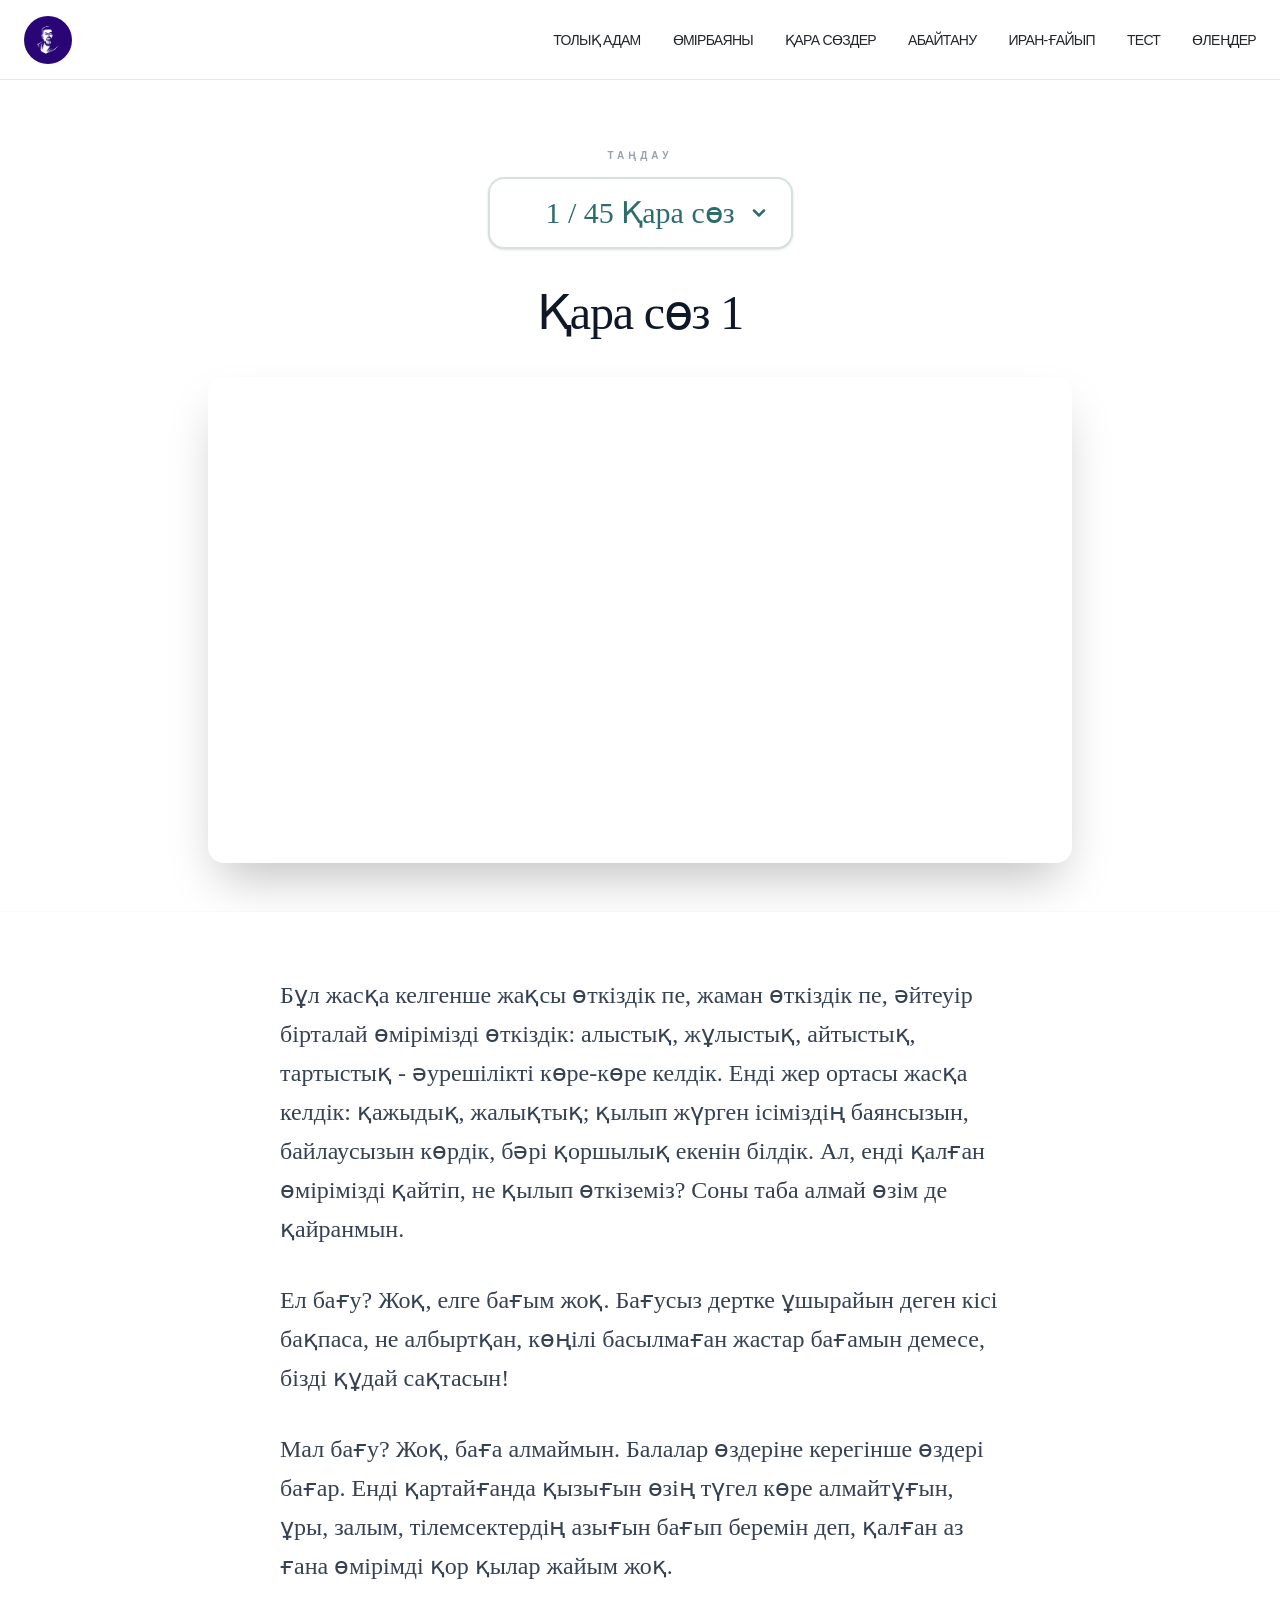
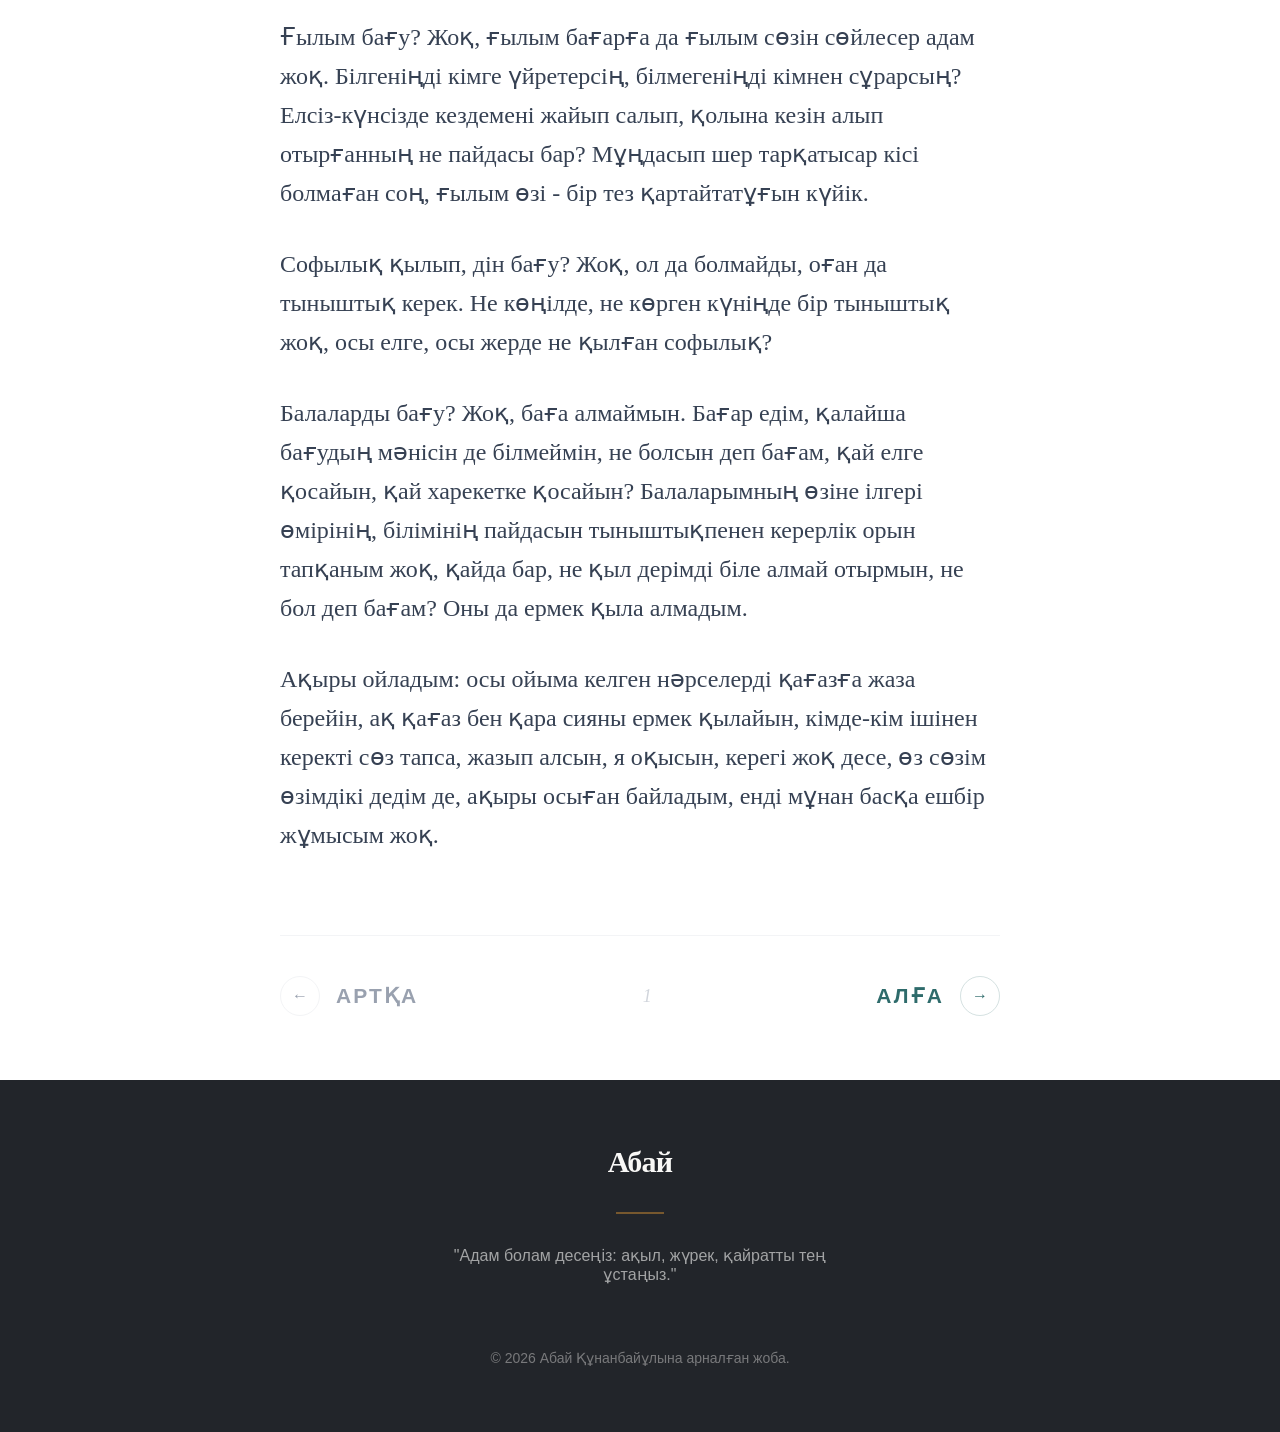
==== commit 7eac4ad8: "Add files via upload" ====
--- a/book-of-words/index.html
+++ b/book-of-words/index.html
@@ -1,753 +1,67 @@
 <!DOCTYPE html>
 <!-- saved from url=(0035)http://127.0.0.1:8000/book-of-words -->
-<html lang="en" data-dme-installation-id="xwaxjjxckj" data-dme="on" data-dme-dark-mode="off">
-    <head>
-        <meta http-equiv="Content-Type" content="text/html; charset=UTF-8">
-        <style>
-            body {
-                transition: opacity ease-in 0.2s;
-            }
+<html lang="en" data-dme-installation-id="xwaxjjxckj" data-dme="on" data-dme-dark-mode="off"><head><meta http-equiv="Content-Type" content="text/html; charset=UTF-8"><style>body {transition: opacity ease-in 0.2s; } 
+body[unresolved] {opacity: 0; display: block; overflow: hidden; position: relative; } 
+</style>
+    
+    <meta name="viewport" content="width=device-width, initial-scale=1.0, maximum-scale=1">
 
-            body[unresolved] {
-                opacity: 0;
-                display: block;
-                overflow: hidden;
-                position: relative;
-            }
-        </style>
-        <meta name="viewport" content="width=device-width, initial-scale=1.0, maximum-scale=1">
-        <meta property="og:title" content="Abai Qunanbaiuly - The Great Kazakh Poet">
-        <meta property="og:description" content="Explore the life, philosophy, and poetry of Abai Qunanbaiuly, a cultural reformer and the father of Kazakh literature.">
-        <meta property="og:type" content="website">
-        <meta name="twitter:card" content="summary_large_image">
-        <meta name="twitter:title" content="Abai Qunanbaiuly - The Great Kazakh Poet">
-        <meta name="twitter:description" content="Explore the life, philosophy, and poetry of Abai Qunanbaiuly, a cultural reformer and the father of Kazakh literature.">
-        <link rel="icon" type="image/png" href="http://127.0.0.1:8000/static/abai-muse/favicon.png">
-        <link rel="preconnect" href="https://fonts.googleapis.com/">
-        <link rel="preconnect" href="https://fonts.gstatic.com/" crossorigin="">
-        <link href="../book-of-words_files/css2" rel="stylesheet">
-        <script>
-            (function() {
-                var target = '/book-of-words';
-                if (location.pathname !== target) {
-                    history.replaceState(null, '', target + location.search + location.hash);
-                }
-            }
-            )();
-        </script>
-        <script type="module" src="../book-of-words_files/index-Dv4_u_pz.js"></script>
-        <link rel="stylesheet" href="../book-of-words_files/index-BlFxgXNz.css">
-    </head>
-    <body style="overflow: unset;">
-        <div id="root">
-            <div role="region" aria-label="Notifications (F8)" tabindex="-1" style="pointer-events: none;">
-                <ol tabindex="-1" class="fixed top-0 z-[100] flex max-h-screen w-full flex-col-reverse p-4 sm:bottom-0 sm:right-0 sm:top-auto sm:flex-col md:max-w-[420px]"></ol>
-            </div>
-            <div class="min-h-screen bg-white font-sans selection:bg-primary/20">
-                <nav class="fixed top-0 w-full z-[9999] bg-white border-b border-gray-200 h-20">
-                    <div class="container mx-auto px-6 h-full flex items-center justify-between">
-                        <a href="/">
-                            <a class="z-[10001]">
-                                <img alt="Logo" class="h-12 w-12 rounded-full object-cover" src="[data-uri]">
-                            </a>
-                        </a>
-                        <div class="hidden md:flex items-center gap-8">
-                            <a href="/#biography" class="text-sm font-medium hover:text-primary uppercase tracking-tighter">Өмірбаяны</a>
-                            <a href="/book-of-words/" class="text-sm font-medium hover:text-primary uppercase tracking-tighter">Қара сөздер</a>
-                            <a href="/#abai_tanu" class="text-sm font-medium hover:text-primary uppercase tracking-tighter">Абайтану</a>
-                            <a href="/iran-gaiyp/" class="text-sm font-medium hover:text-primary uppercase tracking-tighter">Иран-Ғайып</a>
-                            <a href="/tolyq_adam/" class="text-sm font-medium hover:text-primary uppercase tracking-tighter">Толық Адам</a>
-                            <a href="/tests/" class="text-sm font-medium hover:text-primary uppercase tracking-tighter">Тест</a>
-                            <a href="/#poetry" class="text-sm font-medium hover:text-primary uppercase tracking-tighter">Өлеңдер</a>
-                            <a href="/#legacy" class="text-sm font-medium hover:text-primary uppercase tracking-tighter">Мұрасы</a>
-                        </div>
-                        <button class="md:hidden p-2 text-black z-[10001] relative">
-                            <svg xmlns="http://www.w3.org/2000/svg" width="32" height="32" viewBox="0 0 24 24" fill="none" stroke="currentColor" stroke-width="2" stroke-linecap="round" stroke-linejoin="round" class="lucide lucide-menu" aria-hidden="true">
-                                <path d="M4 5h16"></path>
-                                <path d="M4 12h16"></path>
-                                <path d="M4 19h16"></path>
-                            </svg>
-                        </button>
-                    </div>
-                    <div class="fixed inset-0 bg-black/80 backdrop-blur-sm transition-opacity duration-300 md:hidden opacity-0 invisible z-[9999]"></div>
-                    <div class="fixed top-0 right-0 h-screen w-[75%] sm:w-[50%] transform transition-transform duration-500 ease-in-out md:hidden z-[10000] translate-x-full" style="background-color: rgb(255, 255, 255);">
-                        <div class="flex flex-col h-full items-center justify-center space-y-8 px-6">
-                            <a href="/tolyq_adam/" class="text-lg font-bold text-black uppercase text-center transition-all transform translate-x-10 opacity-0" style="transition-delay: 0ms; display: block;">Толық Адам</a>
-                            <a href="/#biography" class="text-lg font-bold text-black uppercase text-center transition-all transform translate-x-10 opacity-0" style="transition-delay: 0ms; display: block;">Өмірбаяны</a>
-                            <a href="/book-of-words/" class="text-lg font-bold text-black uppercase text-center transition-all transform translate-x-10 opacity-0" style="transition-delay: 0ms; display: block;">Қара сөздер</a>
-                            <a href="/#poetry" class="text-lg font-bold text-black uppercase text-center transition-all transform translate-x-10 opacity-0" style="transition-delay: 0ms; display: block;">Өлеңдер</a>
-                            <a href="/#abai_tanu" class="text-lg font-bold text-black uppercase text-center transition-all transform translate-x-10 opacity-0" style="transition-delay: 0ms; display: block;">Абайтану</a>
-                            <a href="/iran-gaiyp/" class="text-lg font-bold text-black uppercase text-center transition-all transform translate-x-10 opacity-0" style="transition-delay: 0ms; display: block;">Иран-Ғайып</a>
-                            <a href="/tests/" class="text-lg font-bold text-black uppercase text-center transition-all transform translate-x-10 opacity-0" style="transition-delay: 0ms; display: block;">Тест</a>
-                        </div>
-                    </div>
-                </nav>
-                <section class="py-12 border-b border-gray-50">
-                    <div class="container mx-auto px-4 max-w-4xl text-center">
-                        <div class="inline-flex flex-col items-center">
-                            <div class="pt-4 flex flex-wrap items-center gap-4 mb-21.5"></div>
-                            <span class="text-[10px] uppercase tracking-[0.4em] text-gray-400 mb-4 font-bold">Таңдау</span>
-                            <div class="relative group">
-                                <select class="appearance-none bg-white text-primary border-2 border-primary/20 px-12 py-4 rounded-2xl font-serif text-2xl md:text-3xl hover:border-primary transition-all cursor-pointer outline-none shadow-sm min-w-[300px] text-center">
-                                    <option value="0">1 / 45 Қара сөз</option>
-                                    <option value="1">2 / 45 Қара сөз</option>
-                                    <option value="2">3 / 45 Қара сөз</option>
-                                    <option value="3">4 / 45 Қара сөз</option>
-                                    <option value="4">5 / 45 Қара сөз</option>
-                                    <option value="5">6 / 45 Қара сөз</option>
-                                    <option value="6">7 / 45 Қара сөз</option>
-                                    <option value="7">8 / 45 Қара сөз</option>
-                                    <option value="8">9 / 45 Қара сөз</option>
-                                    <option value="9">10 / 45 Қара сөз</option>
-                                    <option value="10">11 / 45 Қара сөз</option>
-                                    <option value="11">12 / 45 Қара сөз</option>
-                                    <option value="12">13 / 45 Қара сөз</option>
-                                    <option value="13">14 / 45 Қара сөз</option>
-                                    <option value="14">15 / 45 Қара сөз</option>
-                                    <option value="15">16 / 45 Қара сөз</option>
-                                    <option value="16">17 / 45 Қара сөз</option>
-                                    <option value="17">18 / 45 Қара сөз</option>
-                                    <option value="18">19 / 45 Қара сөз</option>
-                                    <option value="19">20 / 45 Қара сөз</option>
-                                    <option value="20">21 / 45 Қара сөз</option>
-                                    <option value="21">22 / 45 Қара сөз</option>
-                                    <option value="22">23 / 45 Қара сөз</option>
-                                    <option value="23">24 / 45 Қара сөз</option>
-                                    <option value="24">25 / 45 Қара сөз</option>
-                                    <option value="25">26 / 45 Қара сөз</option>
-                                    <option value="26">27 / 45 Қара сөз</option>
-                                    <option value="27">28 / 45 Қара сөз</option>
-                                    <option value="28">29 / 45 Қара сөз</option>
-                                    <option value="29">30 / 45 Қара сөз</option>
-                                    <option value="30">31 / 45 Қара сөз</option>
-                                    <option value="31">32 / 45 Қара сөз</option>
-                                    <option value="32">33 / 45 Қара сөз</option>
-                                    <option value="33">34 / 45 Қара сөз</option>
-                                    <option value="34">35 / 45 Қара сөз</option>
-                                    <option value="35">36 / 45 Қара сөз</option>
-                                    <option value="36">37 / 45 Қара сөз</option>
-                                    <option value="37">38 / 45 Қара сөз</option>
-                                    <option value="38">39 / 45 Қара сөз</option>
-                                    <option value="39">40 / 45 Қара сөз</option>
-                                    <option value="40">41 / 45 Қара сөз</option>
-                                    <option value="41">42 / 45 Қара сөз</option>
-                                    <option value="42">43 / 45 Қара сөз</option>
-                                    <option value="43">44 / 45 Қара сөз</option>
-                                    <option value="44">45 / 45 Қара сөз</option>
-                                </select>
-                                <div class="absolute right-6 top-1/2 -translate-y-1/2 pointer-events-none text-primary">
-                                    <svg width="20" height="20" viewBox="0 0 24 24" fill="none" stroke="currentColor" stroke-width="3" stroke-linecap="round" stroke-linejoin="round">
-                                        <path d="m6 9 6 6 6-6"></path>
-                                    </svg>
-                                </div>
-                            </div>
-                        </div>
-                        <h1 class="mt-10 text-3xl md:text-5xl font-serif text-gray-900 tracking-tight">Қара сөз 1</h1>
-                        <div class="mt-10">
-                            <a href="https://www.youtube.com/watch?v=8O0rq3UZbVI" target="_blank" rel="noreferrer" class="inline-block bg-primary text-white px-8 py-4 rounded-2xl font-bold text-lg hover:bg-secondary transition-colors">Смотреть видео на YouTube</a>
-                        </div>
-                    </div>
-                </section>
-                <section class="py-16 relative bg-white">
-                    <div class="container mx-auto px-6 max-w-3xl">
-                        <div class="relative">
-                            <div class="absolute inset-0 opacity-[0.03] pointer-events-none" style="background-image: url(&quot;/static/abai-muse/assets/kazakh-pattern-Ba0p9xHQ.png&quot;); background-size: 300px;"></div>
-                            <div class="relative z-10 space-y-8">
-                                <p class="text-xl md:text-2xl leading-relaxed text-gray-700 font-serif whitespace-pre-line">Бұл жасқа келгенше жақсы өткіздік пе, жаман өткіздік пе, әйтеуір бірталай өмірімізді өткіздік: алыстық, жұлыстық, айтыстық, тартыстық - әурешілікті көре-көре келдік. Енді жер ортасы жасқа келдік: қажыдық, жалықтық; қылып жүрген ісіміздің баянсызын, байлаусызын көрдік, бәрі қоршылық екенін білдік. Ал, енді қалған өмірімізді қайтіп, не қылып өткіземіз? Соны таба алмай өзім де қайранмын.</p>
-                                <p class="text-xl md:text-2xl leading-relaxed text-gray-700 font-serif whitespace-pre-line">Ел бағу? Жоқ, елге бағым жоқ. Бағусыз дертке ұшырайын деген кісі бақпаса, не албыртқан, көңілі басылмаған жастар бағамын демесе, бізді құдай сақтасын!</p>
-                                <p class="text-xl md:text-2xl leading-relaxed text-gray-700 font-serif whitespace-pre-line">Мал бағу? Жоқ, баға алмаймын. Балалар өздеріне керегінше өздері бағар. Енді қартайғанда қызығын өзің түгел көре алмайтұғын, ұры, залым, тілемсектердің азығын бағып беремін деп, қалған аз ғана өмірімді қор қылар жайым жоқ.</p>
-                                <p class="text-xl md:text-2xl leading-relaxed text-gray-700 font-serif whitespace-pre-line">Ғылым бағу? Жоқ, ғылым бағарға да ғылым сөзін сөйлесер адам жоқ. Білгеніңді кімге үйретерсің, білмегеніңді кімнен сұрарсың? Елсіз-күнсізде кездемені жайып салып, қолына кезін алып отырғанның не пайдасы бар? Мұңдасып шер тарқатысар кісі болмаған соң, ғылым өзі - бір тез қартайтатұғын күйік.</p>
-                                <p class="text-xl md:text-2xl leading-relaxed text-gray-700 font-serif whitespace-pre-line">Софылық қылып, дін бағу? Жоқ, ол да болмайды, оған да тыныштық керек. Не көңілде, не көрген күніңде бір тыныштық жоқ, осы елге, осы жерде не қылған софылық?</p>
-                                <p class="text-xl md:text-2xl leading-relaxed text-gray-700 font-serif whitespace-pre-line">Балаларды бағу? Жоқ, баға алмаймын. Бағар едім, қалайша бағудың мәнісін де білмеймін, не болсын деп бағам, қай елге қосайын, қай харекетке қосайын? Балаларымның өзіне ілгері өмірінің, білімінің пайдасын тыныштықпенен керерлік орын тапқаным жоқ, қайда бар, не қыл дерімді біле алмай отырмын, не бол деп бағам? Оны да ермек қыла алмадым.</p>
-                                <p class="text-xl md:text-2xl leading-relaxed text-gray-700 font-serif whitespace-pre-line">Ақыры ойладым: осы ойыма келген нәрселерді қағазға жаза берейін, ақ қағаз бен қара сияны ермек қылайын, кімде-кім ішінен керекті сөз тапса, жазып алсын, я оқысын, керегі жоқ десе, өз сөзім өзімдікі дедім де, ақыры осыған байладым, енді мұнан басқа ешбір жұмысым жоқ.</p>
-                            </div>
-                            <div class="mt-20 flex items-center justify-between border-t border-gray-100 pt-10">
-                                <button disabled="" class="flex items-center gap-4 text-gray-400 hover:text-primary transition-all disabled:opacity-0 group">
-                                    <div class="w-10 h-10 rounded-full border border-gray-100 flex items-center justify-center group-hover:border-primary">
-                                        <span>←</span>
-                                    </div>
-                                    <span class="font-bold uppercase tracking-widest text-[21px]">Артқа</span>
-                                </button>
-                                <div class="text-gray-300 font-serif italic text-lg">1</div>
-                                <button class="flex items-center gap-4 text-primary hover:text-secondary transition-all disabled:opacity-0 group">
-                                    <span class="font-bold uppercase tracking-widest text-[21px]">Алға</span>
-                                    <div class="w-10 h-10 rounded-full border border-primary/20 flex items-center justify-center group-hover:bg-primary group-hover:text-white">
-                                        <span>→</span>
-                                    </div>
-                                </button>
-                            </div>
-                        </div>
-                    </div>
-                </section>
-                <footer id="legacy" class="bg-foreground text-background py-16">
-                    <div class="container mx-auto px-6 flex flex-col items-center text-center space-y-8">
-                        <div class="text-3xl font-serif font-bold tracking-tight text-background">Абай</div>
-                        <div class="w-12 h-0.5 bg-secondary/50"></div>
-                        <p class="max-w-md text-background/60 font-light">"Адам болам десеңіз: ақыл, жүрек, қайратты тең ұстаңыз."</p>
-                        <div class="text-sm text-background/40 pt-8">© 2026 Абай Құнанбайұлына арналған жоба.</div>
-                    </div>
-                </footer>
-            </div>
-        </div>
-        <veepn-lock-screen>
-            <template shadowrootmode="open">
-                <style>
-                    html {
-                        box-sizing: border-box;
-                        text-size-adjust: 100%;
-                        word-break: normal;
-                        tab-size: 4
-                    }
+    <meta property="og:title" content="Abai Qunanbaiuly - The Great Kazakh Poet">
+    <meta property="og:description" content="Explore the life, philosophy, and poetry of Abai Qunanbaiuly, a cultural reformer and the father of Kazakh literature.">
+    <meta property="og:type" content="website">
+    <meta name="twitter:card" content="summary_large_image">
+    <meta name="twitter:title" content="Abai Qunanbaiuly - The Great Kazakh Poet">
+    <meta name="twitter:description" content="Explore the life, philosophy, and poetry of Abai Qunanbaiuly, a cultural reformer and the father of Kazakh literature.">
 
-                    *,:before,:after {
-                        background-repeat: no-repeat;
-                        box-sizing: border-box
-                    }
+    <link rel="icon" type="image/png" href="http://127.0.0.1:8000/static/abai-muse/favicon.png">
+    <link rel="preconnect" href="https://fonts.googleapis.com/">
+    <link rel="preconnect" href="https://fonts.gstatic.com/" crossorigin="">
+    <link href="../book-of-words_files/css2" rel="stylesheet">
+    <script>(function(){var target='/book-of-words';if(location.pathname!==target){history.replaceState(null,'',target+location.search+location.hash);}})();</script>
+    <script type="module" src="../book-of-words_files/index-Dv4_u_pz.js"></script>
+    <link rel="stylesheet" href="../book-of-words_files/index-BlFxgXNz.css">
+  </head>
+  <body style="overflow: unset;">
+    <div id="root"><div role="region" aria-label="Notifications (F8)" tabindex="-1" style="pointer-events: none;"><ol tabindex="-1" class="fixed top-0 z-[100] flex max-h-screen w-full flex-col-reverse p-4 sm:bottom-0 sm:right-0 sm:top-auto sm:flex-col md:max-w-[420px]"></ol></div><div class="min-h-screen bg-white font-sans selection:bg-primary/20"><nav class="fixed top-0 w-full z-[9999] bg-white border-b border-gray-200 h-20"><div class="container mx-auto px-6 h-full flex items-center justify-between"><a href="/"><a class="z-[10001]"><img alt="Logo" class="h-12 w-12 rounded-full object-cover" src="[data-uri]"></a></a><div class="hidden md:flex items-center gap-8"><a href="/#biography" class="text-sm font-medium hover:text-primary uppercase tracking-tighter">Өмірбаяны</a><a href="/book-of-words/" class="text-sm font-medium hover:text-primary uppercase tracking-tighter">Қара сөздер</a><a href="/#abai_tanu" class="text-sm font-medium hover:text-primary uppercase tracking-tighter">Абайтану</a><a href="/iran-gaiyp/" class="text-sm font-medium hover:text-primary uppercase tracking-tighter">Иран-Ғайып</a><a href="/tolyq_adam/" class="text-sm font-medium hover:text-primary uppercase tracking-tighter">Толық Адам</a><a href="/tests/" class="text-sm font-medium hover:text-primary uppercase tracking-tighter">Тест</a><a href="/#poetry" class="text-sm font-medium hover:text-primary uppercase tracking-tighter">Өлеңдер</a><a href="/#legacy" class="text-sm font-medium hover:text-primary uppercase tracking-tighter">Мұрасы</a></div><button class="md:hidden p-2 text-black z-[10001] relative"><svg xmlns="http://www.w3.org/2000/svg" width="32" height="32" viewBox="0 0 24 24" fill="none" stroke="currentColor" stroke-width="2" stroke-linecap="round" stroke-linejoin="round" class="lucide lucide-menu" aria-hidden="true"><path d="M4 5h16"></path><path d="M4 12h16"></path><path d="M4 19h16"></path></svg></button></div><div class="fixed inset-0 bg-black/80 backdrop-blur-sm transition-opacity duration-300 md:hidden opacity-0 invisible z-[9999]"></div><div class="fixed top-0 right-0 h-screen w-[75%] sm:w-[50%] transform transition-transform duration-500 ease-in-out md:hidden z-[10000] translate-x-full" style="background-color: rgb(255, 255, 255);"><div class="flex flex-col h-full items-center justify-center space-y-8 px-6"><a href="/#biography" class="text-lg font-bold text-black uppercase text-center transition-all transform translate-x-10 opacity-0" style="transition-delay: 0ms; display: block;">Өмірбаяны</a><a href="/book-of-words/" class="text-lg font-bold text-black uppercase text-center transition-all transform translate-x-10 opacity-0" style="transition-delay: 0ms; display: block;">Қара сөздер</a><a href="/#abai_tanu" class="text-lg font-bold text-black uppercase text-center transition-all transform translate-x-10 opacity-0" style="transition-delay: 0ms; display: block;">Абайтану</a><a href="/iran-gaiyp/" class="text-lg font-bold text-black uppercase text-center transition-all transform translate-x-10 opacity-0" style="transition-delay: 0ms; display: block;">Иран-Ғайып</a><a href="/tolyq_adam/" class="text-lg font-bold text-black uppercase text-center transition-all transform translate-x-10 opacity-0" style="transition-delay: 0ms; display: block;">Толық Адам</a><a href="/tests/" class="text-lg font-bold text-black uppercase text-center transition-all transform translate-x-10 opacity-0" style="transition-delay: 0ms; display: block;">Тест</a><a href="/#poetry" class="text-lg font-bold text-black uppercase text-center transition-all transform translate-x-10 opacity-0" style="transition-delay: 0ms; display: block;">Өлеңдер</a><a href="/#legacy" class="text-lg font-bold text-black uppercase text-center transition-all transform translate-x-10 opacity-0" style="transition-delay: 0ms; display: block;">Мұрасы</a></div></div></nav><section class="py-12 border-b border-gray-50"><div class="container mx-auto px-4 max-w-4xl text-center"><div class="inline-flex flex-col items-center"><div class="pt-4 flex flex-wrap items-center gap-4 mb-21.5"></div><span class="text-[10px] uppercase tracking-[0.4em] text-gray-400 mb-4 font-bold">Таңдау</span><div class="relative group"><select class="appearance-none bg-white text-primary border-2 border-primary/20 px-12 py-4 rounded-2xl font-serif text-2xl md:text-3xl hover:border-primary transition-all cursor-pointer outline-none shadow-sm min-w-[300px] text-center"><option value="0">1 / 45 Қара сөз</option><option value="1">2 / 45 Қара сөз</option><option value="2">3 / 45 Қара сөз</option><option value="3">4 / 45 Қара сөз</option><option value="4">5 / 45 Қара сөз</option><option value="5">6 / 45 Қара сөз</option><option value="6">7 / 45 Қара сөз</option><option value="7">8 / 45 Қара сөз</option><option value="8">9 / 45 Қара сөз</option><option value="9">10 / 45 Қара сөз</option><option value="10">11 / 45 Қара сөз</option><option value="11">12 / 45 Қара сөз</option><option value="12">13 / 45 Қара сөз</option><option value="13">14 / 45 Қара сөз</option><option value="14">15 / 45 Қара сөз</option><option value="15">16 / 45 Қара сөз</option><option value="16">17 / 45 Қара сөз</option><option value="17">18 / 45 Қара сөз</option><option value="18">19 / 45 Қара сөз</option><option value="19">20 / 45 Қара сөз</option><option value="20">21 / 45 Қара сөз</option><option value="21">22 / 45 Қара сөз</option><option value="22">23 / 45 Қара сөз</option><option value="23">24 / 45 Қара сөз</option><option value="24">25 / 45 Қара сөз</option><option value="25">26 / 45 Қара сөз</option><option value="26">27 / 45 Қара сөз</option><option value="27">28 / 45 Қара сөз</option><option value="28">29 / 45 Қара сөз</option><option value="29">30 / 45 Қара сөз</option><option value="30">31 / 45 Қара сөз</option><option value="31">32 / 45 Қара сөз</option><option value="32">33 / 45 Қара сөз</option><option value="33">34 / 45 Қара сөз</option><option value="34">35 / 45 Қара сөз</option><option value="35">36 / 45 Қара сөз</option><option value="36">37 / 45 Қара сөз</option><option value="37">38 / 45 Қара сөз</option><option value="38">39 / 45 Қара сөз</option><option value="39">40 / 45 Қара сөз</option><option value="40">41 / 45 Қара сөз</option><option value="41">42 / 45 Қара сөз</option><option value="42">43 / 45 Қара сөз</option><option value="43">44 / 45 Қара сөз</option><option value="44">45 / 45 Қара сөз</option></select><div class="absolute right-6 top-1/2 -translate-y-1/2 pointer-events-none text-primary"><svg width="20" height="20" viewBox="0 0 24 24" fill="none" stroke="currentColor" stroke-width="3" stroke-linecap="round" stroke-linejoin="round"><path d="m6 9 6 6 6-6"></path></svg></div></div></div><h1 class="mt-10 text-3xl md:text-5xl font-serif text-gray-900 tracking-tight">Қара сөз 1</h1><div class="mt-10"><a href="https://www.youtube.com/watch?v=8O0rq3UZbVI" target="_blank" rel="noreferrer" class="inline-block bg-primary text-white px-8 py-4 rounded-2xl font-bold text-lg hover:bg-secondary transition-colors">Смотреть видео на YouTube</a></div></div></section><section class="py-16 relative bg-white"><div class="container mx-auto px-6 max-w-3xl"><div class="relative"><div class="absolute inset-0 opacity-[0.03] pointer-events-none" style="background-image: url(&quot;/static/abai-muse/assets/kazakh-pattern-Ba0p9xHQ.png&quot;); background-size: 300px;"></div><div class="relative z-10 space-y-8"><p class="text-xl md:text-2xl leading-relaxed text-gray-700 font-serif whitespace-pre-line">Бұл жасқа келгенше жақсы өткіздік пе, жаман өткіздік пе, әйтеуір бірталай өмірімізді өткіздік: алыстық, жұлыстық, айтыстық, тартыстық - әурешілікті көре-көре келдік. Енді жер ортасы жасқа келдік: қажыдық, жалықтық; қылып жүрген ісіміздің баянсызын, байлаусызын көрдік, бәрі қоршылық екенін білдік. Ал, енді қалған өмірімізді қайтіп, не қылып өткіземіз? Соны таба алмай өзім де қайранмын.</p><p class="text-xl md:text-2xl leading-relaxed text-gray-700 font-serif whitespace-pre-line">Ел бағу? Жоқ, елге бағым жоқ. Бағусыз дертке ұшырайын деген кісі бақпаса, не албыртқан, көңілі басылмаған жастар бағамын демесе, бізді құдай сақтасын!</p><p class="text-xl md:text-2xl leading-relaxed text-gray-700 font-serif whitespace-pre-line">Мал бағу? Жоқ, баға алмаймын. Балалар өздеріне керегінше өздері бағар. Енді қартайғанда қызығын өзің түгел көре алмайтұғын, ұры, залым, тілемсектердің азығын бағып беремін деп, қалған аз ғана өмірімді қор қылар жайым жоқ.</p><p class="text-xl md:text-2xl leading-relaxed text-gray-700 font-serif whitespace-pre-line">Ғылым бағу? Жоқ, ғылым бағарға да ғылым сөзін сөйлесер адам жоқ. Білгеніңді кімге үйретерсің, білмегеніңді кімнен сұрарсың? Елсіз-күнсізде кездемені жайып салып, қолына кезін алып отырғанның не пайдасы бар? Мұңдасып шер тарқатысар кісі болмаған соң, ғылым өзі - бір тез қартайтатұғын күйік.</p><p class="text-xl md:text-2xl leading-relaxed text-gray-700 font-serif whitespace-pre-line">Софылық қылып, дін бағу? Жоқ, ол да болмайды, оған да тыныштық керек. Не көңілде, не көрген күніңде бір тыныштық жоқ, осы елге, осы жерде не қылған софылық?</p><p class="text-xl md:text-2xl leading-relaxed text-gray-700 font-serif whitespace-pre-line">Балаларды бағу? Жоқ, баға алмаймын. Бағар едім, қалайша бағудың мәнісін де білмеймін, не болсын деп бағам, қай елге қосайын, қай харекетке қосайын? Балаларымның өзіне ілгері өмірінің, білімінің пайдасын тыныштықпенен керерлік орын тапқаным жоқ, қайда бар, не қыл дерімді біле алмай отырмын, не бол деп бағам? Оны да ермек қыла алмадым.</p><p class="text-xl md:text-2xl leading-relaxed text-gray-700 font-serif whitespace-pre-line">Ақыры ойладым: осы ойыма келген нәрселерді қағазға жаза берейін, ақ қағаз бен қара сияны ермек қылайын, кімде-кім ішінен керекті сөз тапса, жазып алсын, я оқысын, керегі жоқ десе, өз сөзім өзімдікі дедім де, ақыры осыған байладым, енді мұнан басқа ешбір жұмысым жоқ.</p></div><div class="mt-20 flex items-center justify-between border-t border-gray-100 pt-10"><button disabled="" class="flex items-center gap-4 text-gray-400 hover:text-primary transition-all disabled:opacity-0 group"><div class="w-10 h-10 rounded-full border border-gray-100 flex items-center justify-center group-hover:border-primary"><span>←</span></div><span class="font-bold uppercase tracking-widest text-[21px]">Артқа</span></button><div class="text-gray-300 font-serif italic text-lg">1</div><button class="flex items-center gap-4 text-primary hover:text-secondary transition-all disabled:opacity-0 group"><span class="font-bold uppercase tracking-widest text-[21px]">Алға</span><div class="w-10 h-10 rounded-full border border-primary/20 flex items-center justify-center group-hover:bg-primary group-hover:text-white"><span>→</span></div></button></div></div></div></section><footer id="legacy" class="bg-foreground text-background py-16"><div class="container mx-auto px-6 flex flex-col items-center text-center space-y-8"><div class="text-3xl font-serif font-bold tracking-tight text-background">Абай</div><div class="w-12 h-0.5 bg-secondary/50"></div><p class="max-w-md text-background/60 font-light">"Адам болам десеңіз: ақыл, жүрек, қайратты тең ұстаңыз."</p><div class="text-sm text-background/40 pt-8">© 2026 Абай Құнанбайұлына арналған жоба.</div></div></footer></div></div>
+  
 
-                    :before,:after {
-                        text-decoration: inherit;
-                        vertical-align: inherit
-                    }
 
-                    * {
-                        padding: 0;
-                        margin: 0
-                    }
 
-                    hr {
-                        overflow: visible;
-                        height: 0;
-                        color: inherit;
-                        border: 0;
-                        border-top: 1px solid
-                    }
 
-                    details,main {
-                        display: block
-                    }
 
-                    summary {
-                        display: list-item
-                    }
 
-                    small {
-                        font-size: 80%
-                    }
 
-                    [hidden] {
-                        display: none!important
-                    }
 
-                    abbr[title] {
-                        border-bottom: none;
-                        text-decoration: underline;
-                        text-decoration: underline dotted
-                    }
 
-                    a {
-                        background-color: transparent
-                    }
 
-                    a:active,a:hover {
-                        outline-width: 0
-                    }
 
-                    code,kbd,pre,samp {
-                        font-family: monospace
-                    }
 
-                    pre {
-                        font-size: 1em
-                    }
 
-                    b,strong {
-                        font-weight: bolder
-                    }
 
-                    sub,sup {
-                        font-size: 75%;
-                        line-height: 0;
-                        position: relative;
-                        vertical-align: baseline
-                    }
 
-                    sub {
-                        bottom: -.25em
-                    }
 
-                    sup {
-                        top: -.5em
-                    }
 
-                    table {
-                        border-color: inherit;
-                        text-indent: 0
-                    }
 
-                    iframe {
-                        border-style: none
-                    }
 
-                    input {
-                        border-radius: 0
-                    }
 
-                    [type=number]::-webkit-inner-spin-button,[type=number]::-webkit-outer-spin-button {
-                        height: auto
-                    }
 
-                    [type=search] {
-                        appearance: textfield;
-                        outline-offset: -2px
-                    }
 
-                    [type=search]::-webkit-search-decoration {
-                        appearance: none
-                    }
 
-                    textarea {
-                        overflow: auto;
-                        resize: vertical
-                    }
 
-                    button,input,optgroup,select,textarea {
-                        font: inherit;
-                        color: inherit
-                    }
 
-                    optgroup {
-                        font-weight: 700
-                    }
 
-                    button {
-                        overflow: visible
-                    }
 
-                    button,select {
-                        text-transform: none
-                    }
 
-                    button,[type=button],[type=reset],[type=submit],[role=button] {
-                        cursor: pointer
-                    }
 
-                    button::-moz-focus-inner,[type=button]::-moz-focus-inner,[type=reset]::-moz-focus-inner,[type=submit]::-moz-focus-inner {
-                        border-style: none;
-                        padding: 0
-                    }
 
-                    button,html [type=button],[type=reset],[type=submit] {
-                        appearance: auto
-                    }
 
-                    button,input,select,textarea {
-                        background-color: transparent;
-                        border-style: none
-                    }
 
-                    button:-moz-focusring,[type=button]::-moz-focus-inner,[type=reset]::-moz-focus-inner,[type=submit]::-moz-focus-inner {
-                        outline: 1px dotted ButtonText
-                    }
+<veepn-lock-screen><template shadowrootmode="open"><style>html{box-sizing:border-box;text-size-adjust:100%;word-break:normal;tab-size:4}*,:before,:after{background-repeat:no-repeat;box-sizing:border-box}:before,:after{text-decoration:inherit;vertical-align:inherit}*{padding:0;margin:0}hr{overflow:visible;height:0;color:inherit;border:0;border-top:1px solid}details,main{display:block}summary{display:list-item}small{font-size:80%}[hidden]{display:none!important}abbr[title]{border-bottom:none;text-decoration:underline;text-decoration:underline dotted}a{background-color:transparent}a:active,a:hover{outline-width:0}code,kbd,pre,samp{font-family:monospace}pre{font-size:1em}b,strong{font-weight:bolder}sub,sup{font-size:75%;line-height:0;position:relative;vertical-align:baseline}sub{bottom:-.25em}sup{top:-.5em}table{border-color:inherit;text-indent:0}iframe{border-style:none}input{border-radius:0}[type=number]::-webkit-inner-spin-button,[type=number]::-webkit-outer-spin-button{height:auto}[type=search]{appearance:textfield;outline-offset:-2px}[type=search]::-webkit-search-decoration{appearance:none}textarea{overflow:auto;resize:vertical}button,input,optgroup,select,textarea{font:inherit;color:inherit}optgroup{font-weight:700}button{overflow:visible}button,select{text-transform:none}button,[type=button],[type=reset],[type=submit],[role=button]{cursor:pointer}button::-moz-focus-inner,[type=button]::-moz-focus-inner,[type=reset]::-moz-focus-inner,[type=submit]::-moz-focus-inner{border-style:none;padding:0}button,html [type=button],[type=reset],[type=submit]{appearance:auto}button,input,select,textarea{background-color:transparent;border-style:none}button:-moz-focusring,[type=button]::-moz-focus-inner,[type=reset]::-moz-focus-inner,[type=submit]::-moz-focus-inner{outline:1px dotted ButtonText}select{appearance:none}a:focus,button:focus,input:focus,select:focus,textarea:focus{outline-width:0}select::-ms-expand{display:none}select::-ms-value{color:currentcolor}legend{border:0;color:inherit;display:table;white-space:normal;max-width:100%}::-webkit-file-upload-button{appearance:auto;color:inherit;font:inherit}[disabled]{cursor:default}img{border-style:none}progress{vertical-align:baseline}[aria-busy=true]{cursor:progress}[aria-controls]{cursor:pointer}[aria-disabled=true]{cursor:default}ul,ol{list-style-type:none}figure{margin:0}@keyframes slide-in{0%{opacity:0;transform:translateY(16px)}to{opacity:1;transform:translateY(0)}}.gradient-blue{background:radial-gradient(106.41% 128.47% at 50.15% 128.47%,#23abff,#3066ff)}.gradient-green{background:radial-gradient(92.26% 118.88% at 50.15% .13%,#00c3c3,#00aab3)}.gradient-purple{background:radial-gradient(165.12% 115.56% at 50.15% .13%,#a15aff,#00a0eb)}.bg-blue{background-color:#f2f5ff}.bg-purple{background-color:#f7f0ff}.bg-green{background-color:#ebffed}.lock-screen{font-family:FigtreeVF,sans-serif;letter-spacing:normal;position:fixed;z-index:2147483638;right:24px;bottom:24px;width:327px;border-radius:24px;overflow:hidden;box-shadow:0 24px 32px #00000014;animation:slide-in .3s ease-in-out forwards}.lock-screen__content{position:relative;padding:24px 24px 64px}.lock-screen__close{position:absolute;top:16px;right:16px;width:24px;height:24px;display:flex;align-items:center;justify-content:center;opacity:.5}.lock-screen__label{height:26px;width:fit-content;border-radius:50px;background-color:#fff3;padding-inline:16px;display:flex;align-items:center;justify-content:center;gap:8px;color:#fff;font-size:12px;line-height:18px;margin:-8px auto 16px}.lock-screen__title{color:#fff;text-align:center;font-size:20px;line-height:28px;font-weight:600;margin-bottom:8px}.lock-screen__description{color:#f5f6f7;text-align:center;font-size:14px;line-height:20px}.lock-screen__description b{font-weight:600}.lock-screen__card{position:relative;z-index:1;margin-top:-44px;background-color:#fff;border-radius:24px;padding:32px 20px 20px}.lock-screen__inner{margin-bottom:24px}.lock-screen__submit{display:flex;align-items:center;justify-content:center;gap:10px;font-weight:700;font-size:16px;height:40px;width:100%;border-radius:12px;padding-inline:16px;background-color:#f70;color:#fff;margin-bottom:16px}.lock-screen__skip{display:flex;align-items:center;justify-content:center;font-size:14px;line-height:20px;color:#82829c;margin-inline:auto}.price-card{border:1px solid #f2f2fc;background:linear-gradient(254.14deg,#fafbff .04%,#f5f8ff 100.04%);border-radius:24px;padding:24px 28px}.price-card__label{color:#4a5764;text-align:center;font-size:14px;line-height:20px;text-transform:uppercase;margin-bottom:16px}.price-card__price{display:flex;justify-content:center;align-items:flex-start;column-gap:2px;margin-bottom:12px}.price-card__currency{color:#515478;font-size:18px;line-height:28px}.price-card__number{color:#14142a;text-align:center;font-size:64px;line-height:54px}.price-card__wrap{display:flex;flex-direction:column}.price-card__decimal{color:#515478;font-size:18px;line-height:28px;font-weight:600}.price-card__period{color:#515478;font-size:14px;line-height:20px;margin-top:-6px}.price-card__discount{position:relative;display:flex;align-items:center;justify-content:center;margin-bottom:12px}.price-card__discount-divider{position:absolute;z-index:0;top:50%;left:0;width:100%;height:1px;background-color:#dbe2f9;transform:translateY(-50%)}.price-card__discount-icon{position:absolute;z-index:1;top:50%;left:50%;transform:translate(-50%,-50%)}.price-card__discount-text{position:relative;z-index:2;color:#fff;font-size:12px;font-weight:600;line-height:18px}.price-card__features{display:flex;align-items:center;justify-content:center;column-gap:16px}.price-card__feature{color:#222e3a;font-size:14px;line-height:20px;display:flex;align-items:center;gap:6px}.price-card__feature:before{content:"";display:block;width:4px;height:4px;background-color:#20df9e;border-radius:50%;flex-shrink:0}.features-list{display:grid;grid-template-columns:repeat(3,1fr);gap:12px}.features-list__item{display:flex;flex-direction:column;align-items:center;gap:6px}.features-list__icon{width:52px;height:52px;border-radius:12px;display:flex;align-items:center;justify-content:center}.features-list__text{color:#293a53;text-align:center;font-size:16px;line-height:24px;letter-spacing:-.1px}</style></template><style>@font-face{font-family:FigtreeVF;src:url(chrome-extension://majdfhpaihoncoakbjgbdhglocklcgno/fonts/FigtreeVF.woff2) format("woff2 supports variations"),url(chrome-extension://majdfhpaihoncoakbjgbdhglocklcgno/fonts/FigtreeVF.woff2) format("woff2-variations");font-weight:100 1000;font-display:swap}</style></veepn-lock-screen></body></html>
 
-                    select {
-                        appearance: none
-                    }
 
-                    a:focus,button:focus,input:focus,select:focus,textarea:focus {
-                        outline-width: 0
-                    }
 
-                    select::-ms-expand {
-                        display: none
-                    }
 
-                    select::-ms-value {
-                        color: currentcolor
-                    }
 
-                    legend {
-                        border: 0;
-                        color: inherit;
-                        display: table;
-                        white-space: normal;
-                        max-width: 100%
-                    }
 
-                    ::-webkit-file-upload-button {
-                        appearance: auto;
-                        color: inherit;
-                        font: inherit
-                    }
 
-                    [disabled] {
-                        cursor: default
-                    }
 
-                    img {
-                        border-style: none
-                    }
-
-                    progress {
-                        vertical-align: baseline
-                    }
-
-                    [aria-busy=true] {
-                        cursor: progress
-                    }
-
-                    [aria-controls] {
-                        cursor: pointer
-                    }
-
-                    [aria-disabled=true] {
-                        cursor: default
-                    }
-
-                    ul,ol {
-                        list-style-type: none
-                    }
-
-                    figure {
-                        margin: 0
-                    }
-
-                    @keyframes slide-in {
-                        0% {
-                            opacity: 0;
-                            transform: translateY(16px)
-                        }
-
-                        to {
-                            opacity: 1;
-                            transform: translateY(0)
-                        }
-                    }
-
-                    .gradient-blue {
-                        background: radial-gradient(106.41% 128.47% at 50.15% 128.47%,#23abff,#3066ff)
-                    }
-
-                    .gradient-green {
-                        background: radial-gradient(92.26% 118.88% at 50.15% .13%,#00c3c3,#00aab3)
-                    }
-
-                    .gradient-purple {
-                        background: radial-gradient(165.12% 115.56% at 50.15% .13%,#a15aff,#00a0eb)
-                    }
-
-                    .bg-blue {
-                        background-color: #f2f5ff
-                    }
-
-                    .bg-purple {
-                        background-color: #f7f0ff
-                    }
-
-                    .bg-green {
-                        background-color: #ebffed
-                    }
-
-                    .lock-screen {
-                        font-family: FigtreeVF,sans-serif;
-                        letter-spacing: normal;
-                        position: fixed;
-                        z-index: 2147483638;
-                        right: 24px;
-                        bottom: 24px;
-                        width: 327px;
-                        border-radius: 24px;
-                        overflow: hidden;
-                        box-shadow: 0 24px 32px #00000014;
-                        animation: slide-in .3s ease-in-out forwards
-                    }
-
-                    .lock-screen__content {
-                        position: relative;
-                        padding: 24px 24px 64px
-                    }
-
-                    .lock-screen__close {
-                        position: absolute;
-                        top: 16px;
-                        right: 16px;
-                        width: 24px;
-                        height: 24px;
-                        display: flex;
-                        align-items: center;
-                        justify-content: center;
-                        opacity: .5
-                    }
-
-                    .lock-screen__label {
-                        height: 26px;
-                        width: fit-content;
-                        border-radius: 50px;
-                        background-color: #fff3;
-                        padding-inline:16px;display: flex;
-                        align-items: center;
-                        justify-content: center;
-                        gap: 8px;
-                        color: #fff;
-                        font-size: 12px;
-                        line-height: 18px;
-                        margin: -8px auto 16px
-                    }
-
-                    .lock-screen__title {
-                        color: #fff;
-                        text-align: center;
-                        font-size: 20px;
-                        line-height: 28px;
-                        font-weight: 600;
-                        margin-bottom: 8px
-                    }
-
-                    .lock-screen__description {
-                        color: #f5f6f7;
-                        text-align: center;
-                        font-size: 14px;
-                        line-height: 20px
-                    }
-
-                    .lock-screen__description b {
-                        font-weight: 600
-                    }
-
-                    .lock-screen__card {
-                        position: relative;
-                        z-index: 1;
-                        margin-top: -44px;
-                        background-color: #fff;
-                        border-radius: 24px;
-                        padding: 32px 20px 20px
-                    }
-
-                    .lock-screen__inner {
-                        margin-bottom: 24px
-                    }
-
-                    .lock-screen__submit {
-                        display: flex;
-                        align-items: center;
-                        justify-content: center;
-                        gap: 10px;
-                        font-weight: 700;
-                        font-size: 16px;
-                        height: 40px;
-                        width: 100%;
-                        border-radius: 12px;
-                        padding-inline:16px;background-color: #f70;
-                        color: #fff;
-                        margin-bottom: 16px
-                    }
-
-                    .lock-screen__skip {
-                        display: flex;
-                        align-items: center;
-                        justify-content: center;
-                        font-size: 14px;
-                        line-height: 20px;
-                        color: #82829c;
-                        margin-inline:auto}
-
-                    .price-card {
-                        border: 1px solid #f2f2fc;
-                        background: linear-gradient(254.14deg,#fafbff .04%,#f5f8ff 100.04%);
-                        border-radius: 24px;
-                        padding: 24px 28px
-                    }
-
-                    .price-card__label {
-                        color: #4a5764;
-                        text-align: center;
-                        font-size: 14px;
-                        line-height: 20px;
-                        text-transform: uppercase;
-                        margin-bottom: 16px
-                    }
-
-                    .price-card__price {
-                        display: flex;
-                        justify-content: center;
-                        align-items: flex-start;
-                        column-gap: 2px;
-                        margin-bottom: 12px
-                    }
-
-                    .price-card__currency {
-                        color: #515478;
-                        font-size: 18px;
-                        line-height: 28px
-                    }
-
-                    .price-card__number {
-                        color: #14142a;
-                        text-align: center;
-                        font-size: 64px;
-                        line-height: 54px
-                    }
-
-                    .price-card__wrap {
-                        display: flex;
-                        flex-direction: column
-                    }
-
-                    .price-card__decimal {
-                        color: #515478;
-                        font-size: 18px;
-                        line-height: 28px;
-                        font-weight: 600
-                    }
-
-                    .price-card__period {
-                        color: #515478;
-                        font-size: 14px;
-                        line-height: 20px;
-                        margin-top: -6px
-                    }
-
-                    .price-card__discount {
-                        position: relative;
-                        display: flex;
-                        align-items: center;
-                        justify-content: center;
-                        margin-bottom: 12px
-                    }
-
-                    .price-card__discount-divider {
-                        position: absolute;
-                        z-index: 0;
-                        top: 50%;
-                        left: 0;
-                        width: 100%;
-                        height: 1px;
-                        background-color: #dbe2f9;
-                        transform: translateY(-50%)
-                    }
-
-                    .price-card__discount-icon {
-                        position: absolute;
-                        z-index: 1;
-                        top: 50%;
-                        left: 50%;
-                        transform: translate(-50%,-50%)
-                    }
-
-                    .price-card__discount-text {
-                        position: relative;
-                        z-index: 2;
-                        color: #fff;
-                        font-size: 12px;
-                        font-weight: 600;
-                        line-height: 18px
-                    }
-
-                    .price-card__features {
-                        display: flex;
-                        align-items: center;
-                        justify-content: center;
-                        column-gap: 16px
-                    }
-
-                    .price-card__feature {
-                        color: #222e3a;
-                        font-size: 14px;
-                        line-height: 20px;
-                        display: flex;
-                        align-items: center;
-                        gap: 6px
-                    }
-
-                    .price-card__feature:before {
-                        content: "";
-                        display: block;
-                        width: 4px;
-                        height: 4px;
-                        background-color: #20df9e;
-                        border-radius: 50%;
-                        flex-shrink: 0
-                    }
-
-                    .features-list {
-                        display: grid;
-                        grid-template-columns: repeat(3,1fr);
-                        gap: 12px
-                    }
-
-                    .features-list__item {
-                        display: flex;
-                        flex-direction: column;
-                        align-items: center;
-                        gap: 6px
-                    }
-
-                    .features-list__icon {
-                        width: 52px;
-                        height: 52px;
-                        border-radius: 12px;
-                        display: flex;
-                        align-items: center;
-                        justify-content: center
-                    }
-
-                    .features-list__text {
-                        color: #293a53;
-                        text-align: center;
-                        font-size: 16px;
-                        line-height: 24px;
-                        letter-spacing: -.1px
-                    }
-                </style>
-            </template>
-            <style>
-                @font-face {
-                    font-family: FigtreeVF;
-                    src: url(chrome-extension://majdfhpaihoncoakbjgbdhglocklcgno/fonts/FigtreeVF.woff2) format("woff2 supports variations"),url(chrome-extension://majdfhpaihoncoakbjgbdhglocklcgno/fonts/FigtreeVF.woff2) format("woff2-variations");
-                    font-weight: 100 1000;
-                    font-display: swap
-                }
-            </style>
-        </veepn-lock-screen>
-        <!-- Code injected by live-server -->
-        <script>
-            // <![CDATA[  <-- For SVG support
-            if ('WebSocket'in window) {
-                (function() {
-                    function refreshCSS() {
-                        var sheets = [].slice.call(document.getElementsByTagName("link"));
-                        var head = document.getElementsByTagName("head")[0];
-                        for (var i = 0; i < sheets.length; ++i) {
-                            var elem = sheets[i];
-                            var parent = elem.parentElement || head;
-                            parent.removeChild(elem);
-                            var rel = elem.rel;
-                            if (elem.href && typeof rel != "string" || rel.length == 0 || rel.toLowerCase() == "stylesheet") {
-                                var url = elem.href.replace(/(&|\?)_cacheOverride=\d+/, '');
-                                elem.href = url + (url.indexOf('?') >= 0 ? '&' : '?') + '_cacheOverride=' + (new Date().valueOf());
-                            }
-                            parent.appendChild(elem);
-                        }
-                    }
-                    var protocol = window.location.protocol === 'http:' ? 'ws://' : 'wss://';
-                    var address = protocol + window.location.host + window.location.pathname + '/ws';
-                    var socket = new WebSocket(address);
-                    socket.onmessage = function(msg) {
-                        if (msg.data == 'reload')
-                            window.location.reload();
-                        else if (msg.data == 'refreshcss')
-                            refreshCSS();
-                    }
-                    ;
-                    if (sessionStorage && !sessionStorage.getItem('IsThisFirstTime_Log_From_LiveServer')) {
-                        console.log('Live reload enabled.');
-                        sessionStorage.setItem('IsThisFirstTime_Log_From_LiveServer', true);
-                    }
-                }
-                )();
-            } else {
-                console.error('Upgrade your browser. This Browser is NOT supported WebSocket for Live-Reloading.');
-            }
-            // ]]>
-        </script>
-    </body>
-</html>
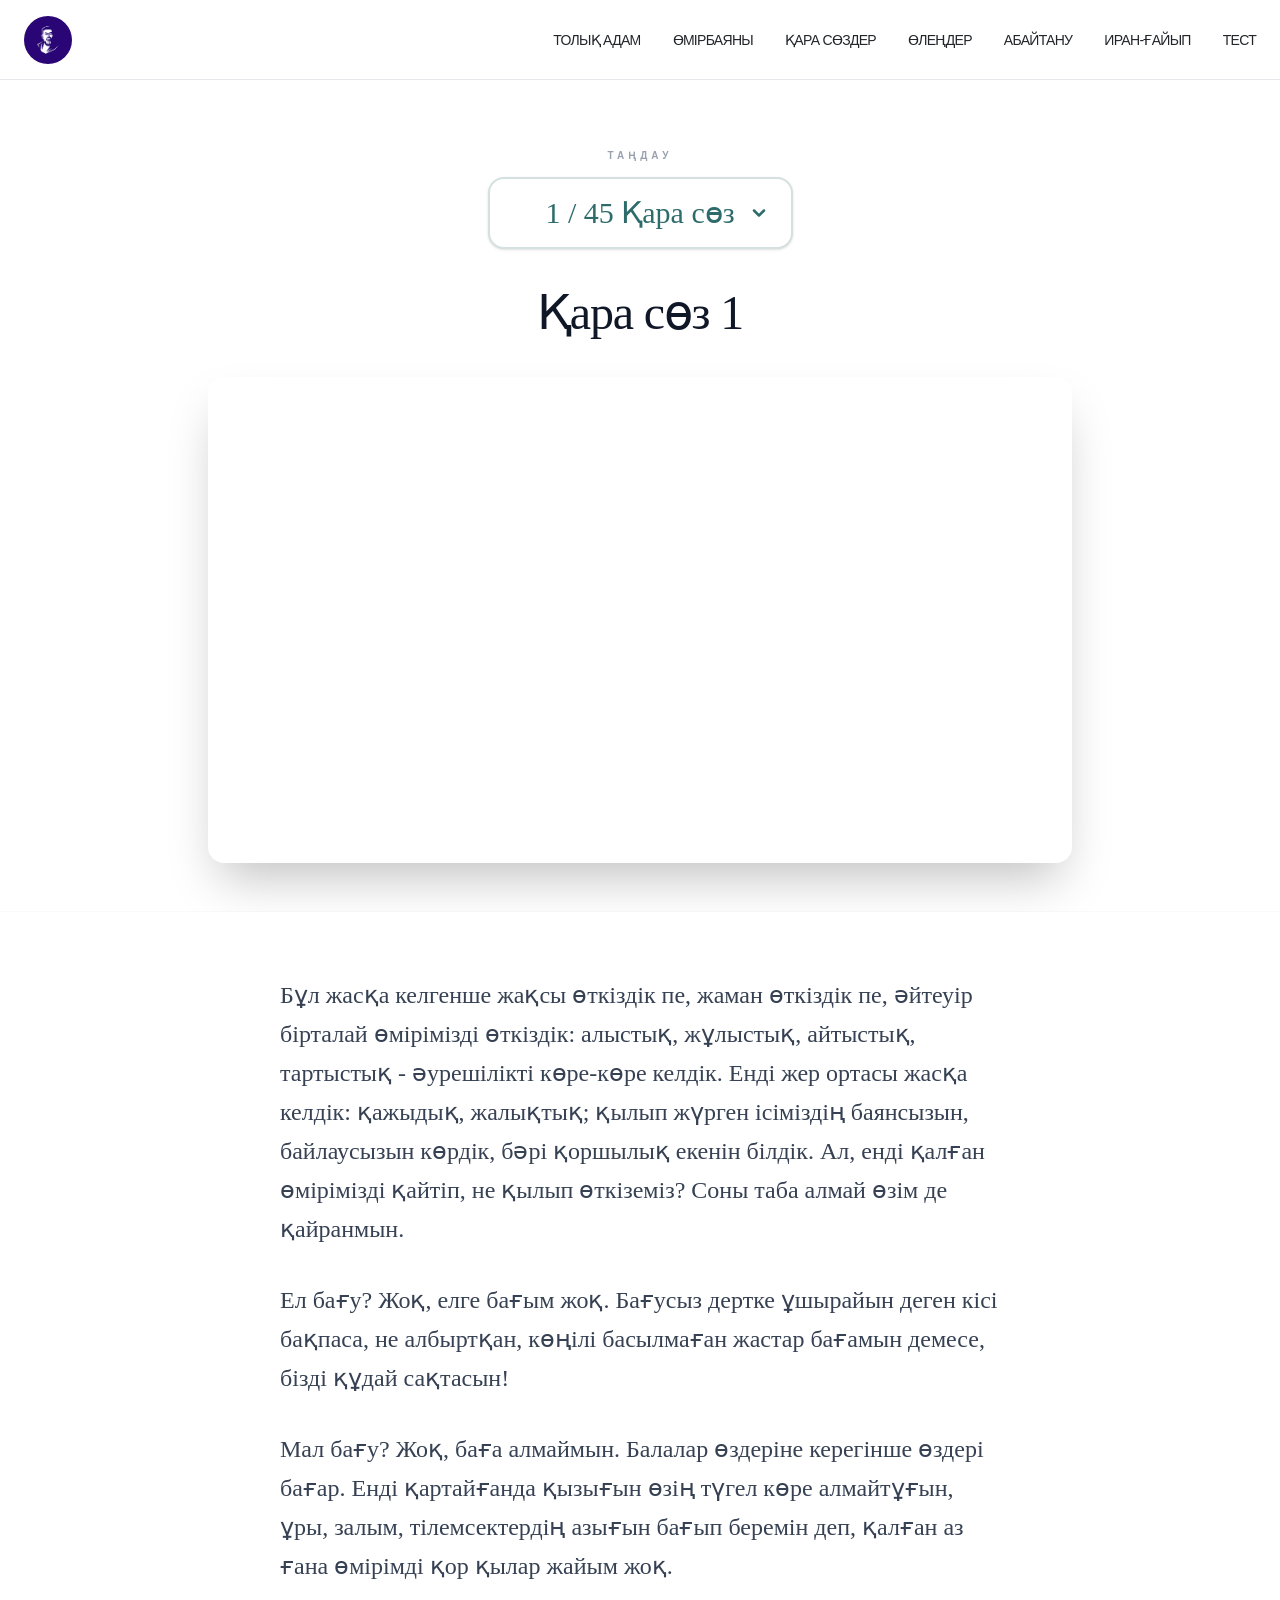
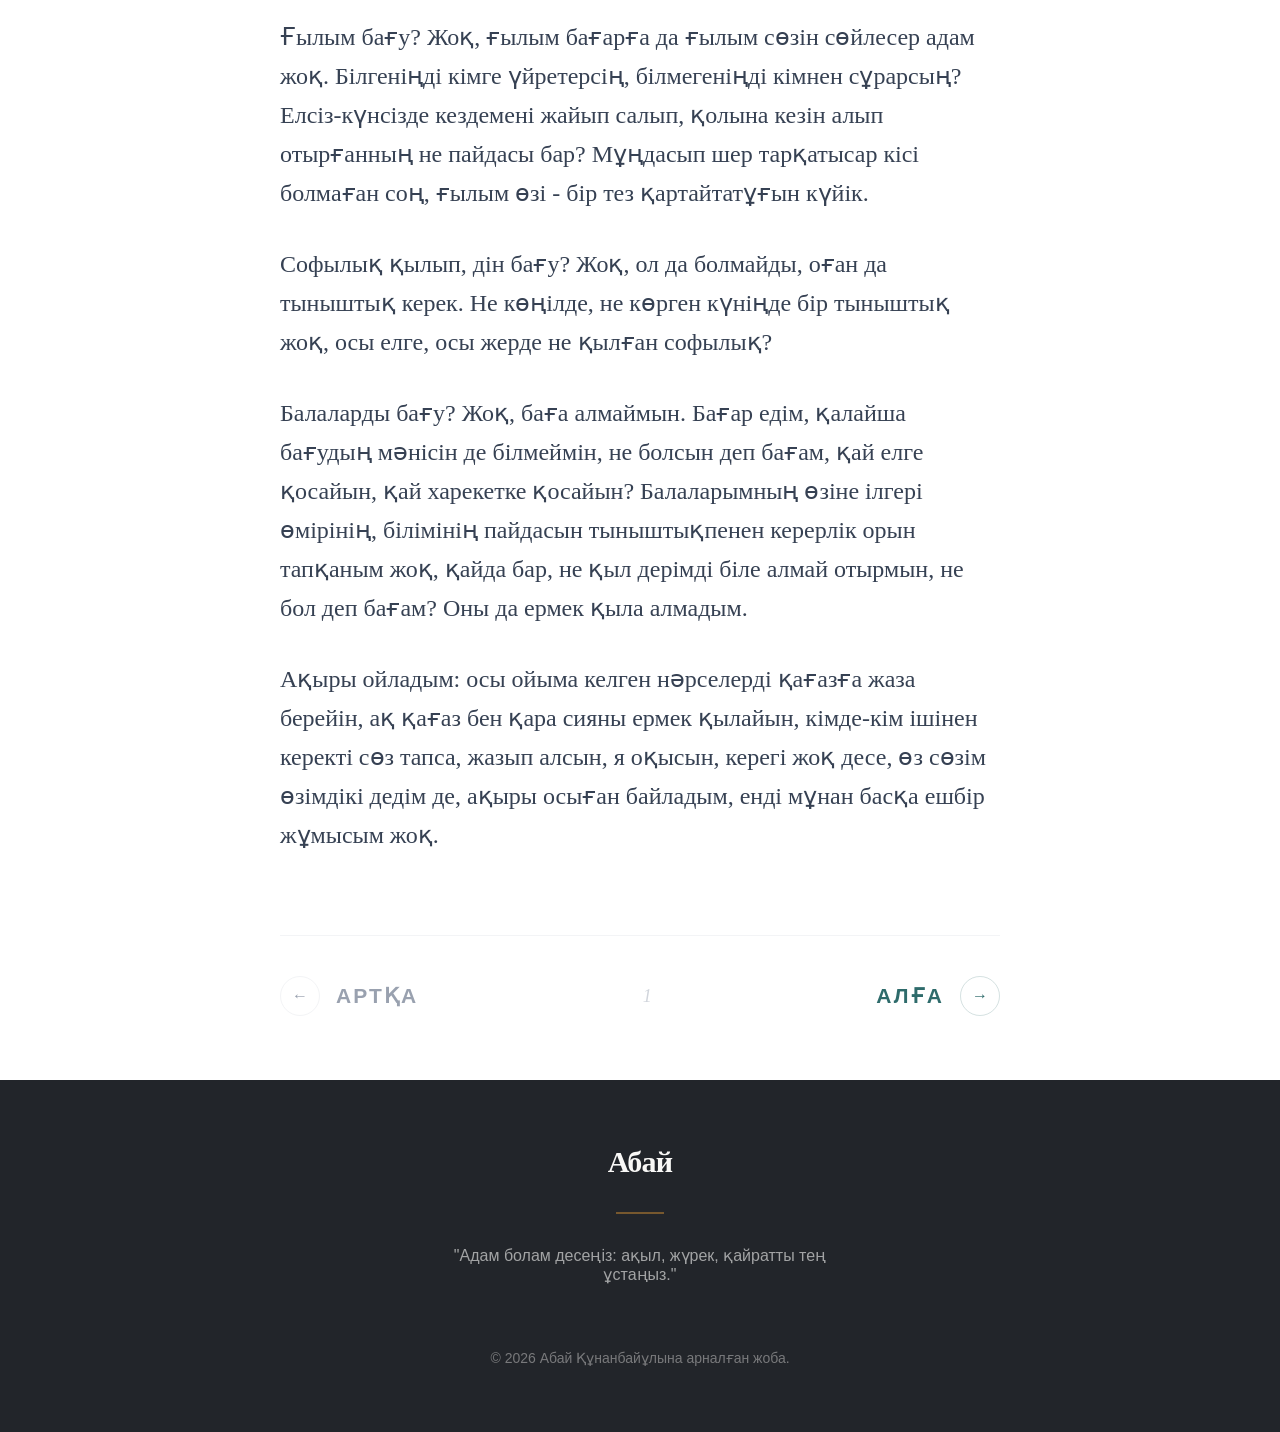
==== commit 58232d11: "Add files via upload" ====
--- a/book-of-words/index.html
+++ b/book-of-words/index.html
@@ -1,67 +1,753 @@
 <!DOCTYPE html>
 <!-- saved from url=(0035)http://127.0.0.1:8000/book-of-words -->
-<html lang="en" data-dme-installation-id="xwaxjjxckj" data-dme="on" data-dme-dark-mode="off"><head><meta http-equiv="Content-Type" content="text/html; charset=UTF-8"><style>body {transition: opacity ease-in 0.2s; } 
-body[unresolved] {opacity: 0; display: block; overflow: hidden; position: relative; } 
-</style>
-    
-    <meta name="viewport" content="width=device-width, initial-scale=1.0, maximum-scale=1">
-
-    <meta property="og:title" content="Abai Qunanbaiuly - The Great Kazakh Poet">
-    <meta property="og:description" content="Explore the life, philosophy, and poetry of Abai Qunanbaiuly, a cultural reformer and the father of Kazakh literature.">
-    <meta property="og:type" content="website">
-    <meta name="twitter:card" content="summary_large_image">
-    <meta name="twitter:title" content="Abai Qunanbaiuly - The Great Kazakh Poet">
-    <meta name="twitter:description" content="Explore the life, philosophy, and poetry of Abai Qunanbaiuly, a cultural reformer and the father of Kazakh literature.">
-
-    <link rel="icon" type="image/png" href="http://127.0.0.1:8000/static/abai-muse/favicon.png">
-    <link rel="preconnect" href="https://fonts.googleapis.com/">
-    <link rel="preconnect" href="https://fonts.gstatic.com/" crossorigin="">
-    <link href="../book-of-words_files/css2" rel="stylesheet">
-    <script>(function(){var target='/book-of-words';if(location.pathname!==target){history.replaceState(null,'',target+location.search+location.hash);}})();</script>
-    <script type="module" src="../book-of-words_files/index-Dv4_u_pz.js"></script>
-    <link rel="stylesheet" href="../book-of-words_files/index-BlFxgXNz.css">
-  </head>
-  <body style="overflow: unset;">
-    <div id="root"><div role="region" aria-label="Notifications (F8)" tabindex="-1" style="pointer-events: none;"><ol tabindex="-1" class="fixed top-0 z-[100] flex max-h-screen w-full flex-col-reverse p-4 sm:bottom-0 sm:right-0 sm:top-auto sm:flex-col md:max-w-[420px]"></ol></div><div class="min-h-screen bg-white font-sans selection:bg-primary/20"><nav class="fixed top-0 w-full z-[9999] bg-white border-b border-gray-200 h-20"><div class="container mx-auto px-6 h-full flex items-center justify-between"><a href="/"><a class="z-[10001]"><img alt="Logo" class="h-12 w-12 rounded-full object-cover" src="[data-uri]"></a></a><div class="hidden md:flex items-center gap-8"><a href="/#biography" class="text-sm font-medium hover:text-primary uppercase tracking-tighter">Өмірбаяны</a><a href="/book-of-words/" class="text-sm font-medium hover:text-primary uppercase tracking-tighter">Қара сөздер</a><a href="/#abai_tanu" class="text-sm font-medium hover:text-primary uppercase tracking-tighter">Абайтану</a><a href="/iran-gaiyp/" class="text-sm font-medium hover:text-primary uppercase tracking-tighter">Иран-Ғайып</a><a href="/tolyq_adam/" class="text-sm font-medium hover:text-primary uppercase tracking-tighter">Толық Адам</a><a href="/tests/" class="text-sm font-medium hover:text-primary uppercase tracking-tighter">Тест</a><a href="/#poetry" class="text-sm font-medium hover:text-primary uppercase tracking-tighter">Өлеңдер</a><a href="/#legacy" class="text-sm font-medium hover:text-primary uppercase tracking-tighter">Мұрасы</a></div><button class="md:hidden p-2 text-black z-[10001] relative"><svg xmlns="http://www.w3.org/2000/svg" width="32" height="32" viewBox="0 0 24 24" fill="none" stroke="currentColor" stroke-width="2" stroke-linecap="round" stroke-linejoin="round" class="lucide lucide-menu" aria-hidden="true"><path d="M4 5h16"></path><path d="M4 12h16"></path><path d="M4 19h16"></path></svg></button></div><div class="fixed inset-0 bg-black/80 backdrop-blur-sm transition-opacity duration-300 md:hidden opacity-0 invisible z-[9999]"></div><div class="fixed top-0 right-0 h-screen w-[75%] sm:w-[50%] transform transition-transform duration-500 ease-in-out md:hidden z-[10000] translate-x-full" style="background-color: rgb(255, 255, 255);"><div class="flex flex-col h-full items-center justify-center space-y-8 px-6"><a href="/#biography" class="text-lg font-bold text-black uppercase text-center transition-all transform translate-x-10 opacity-0" style="transition-delay: 0ms; display: block;">Өмірбаяны</a><a href="/book-of-words/" class="text-lg font-bold text-black uppercase text-center transition-all transform translate-x-10 opacity-0" style="transition-delay: 0ms; display: block;">Қара сөздер</a><a href="/#abai_tanu" class="text-lg font-bold text-black uppercase text-center transition-all transform translate-x-10 opacity-0" style="transition-delay: 0ms; display: block;">Абайтану</a><a href="/iran-gaiyp/" class="text-lg font-bold text-black uppercase text-center transition-all transform translate-x-10 opacity-0" style="transition-delay: 0ms; display: block;">Иран-Ғайып</a><a href="/tolyq_adam/" class="text-lg font-bold text-black uppercase text-center transition-all transform translate-x-10 opacity-0" style="transition-delay: 0ms; display: block;">Толық Адам</a><a href="/tests/" class="text-lg font-bold text-black uppercase text-center transition-all transform translate-x-10 opacity-0" style="transition-delay: 0ms; display: block;">Тест</a><a href="/#poetry" class="text-lg font-bold text-black uppercase text-center transition-all transform translate-x-10 opacity-0" style="transition-delay: 0ms; display: block;">Өлеңдер</a><a href="/#legacy" class="text-lg font-bold text-black uppercase text-center transition-all transform translate-x-10 opacity-0" style="transition-delay: 0ms; display: block;">Мұрасы</a></div></div></nav><section class="py-12 border-b border-gray-50"><div class="container mx-auto px-4 max-w-4xl text-center"><div class="inline-flex flex-col items-center"><div class="pt-4 flex flex-wrap items-center gap-4 mb-21.5"></div><span class="text-[10px] uppercase tracking-[0.4em] text-gray-400 mb-4 font-bold">Таңдау</span><div class="relative group"><select class="appearance-none bg-white text-primary border-2 border-primary/20 px-12 py-4 rounded-2xl font-serif text-2xl md:text-3xl hover:border-primary transition-all cursor-pointer outline-none shadow-sm min-w-[300px] text-center"><option value="0">1 / 45 Қара сөз</option><option value="1">2 / 45 Қара сөз</option><option value="2">3 / 45 Қара сөз</option><option value="3">4 / 45 Қара сөз</option><option value="4">5 / 45 Қара сөз</option><option value="5">6 / 45 Қара сөз</option><option value="6">7 / 45 Қара сөз</option><option value="7">8 / 45 Қара сөз</option><option value="8">9 / 45 Қара сөз</option><option value="9">10 / 45 Қара сөз</option><option value="10">11 / 45 Қара сөз</option><option value="11">12 / 45 Қара сөз</option><option value="12">13 / 45 Қара сөз</option><option value="13">14 / 45 Қара сөз</option><option value="14">15 / 45 Қара сөз</option><option value="15">16 / 45 Қара сөз</option><option value="16">17 / 45 Қара сөз</option><option value="17">18 / 45 Қара сөз</option><option value="18">19 / 45 Қара сөз</option><option value="19">20 / 45 Қара сөз</option><option value="20">21 / 45 Қара сөз</option><option value="21">22 / 45 Қара сөз</option><option value="22">23 / 45 Қара сөз</option><option value="23">24 / 45 Қара сөз</option><option value="24">25 / 45 Қара сөз</option><option value="25">26 / 45 Қара сөз</option><option value="26">27 / 45 Қара сөз</option><option value="27">28 / 45 Қара сөз</option><option value="28">29 / 45 Қара сөз</option><option value="29">30 / 45 Қара сөз</option><option value="30">31 / 45 Қара сөз</option><option value="31">32 / 45 Қара сөз</option><option value="32">33 / 45 Қара сөз</option><option value="33">34 / 45 Қара сөз</option><option value="34">35 / 45 Қара сөз</option><option value="35">36 / 45 Қара сөз</option><option value="36">37 / 45 Қара сөз</option><option value="37">38 / 45 Қара сөз</option><option value="38">39 / 45 Қара сөз</option><option value="39">40 / 45 Қара сөз</option><option value="40">41 / 45 Қара сөз</option><option value="41">42 / 45 Қара сөз</option><option value="42">43 / 45 Қара сөз</option><option value="43">44 / 45 Қара сөз</option><option value="44">45 / 45 Қара сөз</option></select><div class="absolute right-6 top-1/2 -translate-y-1/2 pointer-events-none text-primary"><svg width="20" height="20" viewBox="0 0 24 24" fill="none" stroke="currentColor" stroke-width="3" stroke-linecap="round" stroke-linejoin="round"><path d="m6 9 6 6 6-6"></path></svg></div></div></div><h1 class="mt-10 text-3xl md:text-5xl font-serif text-gray-900 tracking-tight">Қара сөз 1</h1><div class="mt-10"><a href="https://www.youtube.com/watch?v=8O0rq3UZbVI" target="_blank" rel="noreferrer" class="inline-block bg-primary text-white px-8 py-4 rounded-2xl font-bold text-lg hover:bg-secondary transition-colors">Смотреть видео на YouTube</a></div></div></section><section class="py-16 relative bg-white"><div class="container mx-auto px-6 max-w-3xl"><div class="relative"><div class="absolute inset-0 opacity-[0.03] pointer-events-none" style="background-image: url(&quot;/static/abai-muse/assets/kazakh-pattern-Ba0p9xHQ.png&quot;); background-size: 300px;"></div><div class="relative z-10 space-y-8"><p class="text-xl md:text-2xl leading-relaxed text-gray-700 font-serif whitespace-pre-line">Бұл жасқа келгенше жақсы өткіздік пе, жаман өткіздік пе, әйтеуір бірталай өмірімізді өткіздік: алыстық, жұлыстық, айтыстық, тартыстық - әурешілікті көре-көре келдік. Енді жер ортасы жасқа келдік: қажыдық, жалықтық; қылып жүрген ісіміздің баянсызын, байлаусызын көрдік, бәрі қоршылық екенін білдік. Ал, енді қалған өмірімізді қайтіп, не қылып өткіземіз? Соны таба алмай өзім де қайранмын.</p><p class="text-xl md:text-2xl leading-relaxed text-gray-700 font-serif whitespace-pre-line">Ел бағу? Жоқ, елге бағым жоқ. Бағусыз дертке ұшырайын деген кісі бақпаса, не албыртқан, көңілі басылмаған жастар бағамын демесе, бізді құдай сақтасын!</p><p class="text-xl md:text-2xl leading-relaxed text-gray-700 font-serif whitespace-pre-line">Мал бағу? Жоқ, баға алмаймын. Балалар өздеріне керегінше өздері бағар. Енді қартайғанда қызығын өзің түгел көре алмайтұғын, ұры, залым, тілемсектердің азығын бағып беремін деп, қалған аз ғана өмірімді қор қылар жайым жоқ.</p><p class="text-xl md:text-2xl leading-relaxed text-gray-700 font-serif whitespace-pre-line">Ғылым бағу? Жоқ, ғылым бағарға да ғылым сөзін сөйлесер адам жоқ. Білгеніңді кімге үйретерсің, білмегеніңді кімнен сұрарсың? Елсіз-күнсізде кездемені жайып салып, қолына кезін алып отырғанның не пайдасы бар? Мұңдасып шер тарқатысар кісі болмаған соң, ғылым өзі - бір тез қартайтатұғын күйік.</p><p class="text-xl md:text-2xl leading-relaxed text-gray-700 font-serif whitespace-pre-line">Софылық қылып, дін бағу? Жоқ, ол да болмайды, оған да тыныштық керек. Не көңілде, не көрген күніңде бір тыныштық жоқ, осы елге, осы жерде не қылған софылық?</p><p class="text-xl md:text-2xl leading-relaxed text-gray-700 font-serif whitespace-pre-line">Балаларды бағу? Жоқ, баға алмаймын. Бағар едім, қалайша бағудың мәнісін де білмеймін, не болсын деп бағам, қай елге қосайын, қай харекетке қосайын? Балаларымның өзіне ілгері өмірінің, білімінің пайдасын тыныштықпенен керерлік орын тапқаным жоқ, қайда бар, не қыл дерімді біле алмай отырмын, не бол деп бағам? Оны да ермек қыла алмадым.</p><p class="text-xl md:text-2xl leading-relaxed text-gray-700 font-serif whitespace-pre-line">Ақыры ойладым: осы ойыма келген нәрселерді қағазға жаза берейін, ақ қағаз бен қара сияны ермек қылайын, кімде-кім ішінен керекті сөз тапса, жазып алсын, я оқысын, керегі жоқ десе, өз сөзім өзімдікі дедім де, ақыры осыған байладым, енді мұнан басқа ешбір жұмысым жоқ.</p></div><div class="mt-20 flex items-center justify-between border-t border-gray-100 pt-10"><button disabled="" class="flex items-center gap-4 text-gray-400 hover:text-primary transition-all disabled:opacity-0 group"><div class="w-10 h-10 rounded-full border border-gray-100 flex items-center justify-center group-hover:border-primary"><span>←</span></div><span class="font-bold uppercase tracking-widest text-[21px]">Артқа</span></button><div class="text-gray-300 font-serif italic text-lg">1</div><button class="flex items-center gap-4 text-primary hover:text-secondary transition-all disabled:opacity-0 group"><span class="font-bold uppercase tracking-widest text-[21px]">Алға</span><div class="w-10 h-10 rounded-full border border-primary/20 flex items-center justify-center group-hover:bg-primary group-hover:text-white"><span>→</span></div></button></div></div></div></section><footer id="legacy" class="bg-foreground text-background py-16"><div class="container mx-auto px-6 flex flex-col items-center text-center space-y-8"><div class="text-3xl font-serif font-bold tracking-tight text-background">Абай</div><div class="w-12 h-0.5 bg-secondary/50"></div><p class="max-w-md text-background/60 font-light">"Адам болам десеңіз: ақыл, жүрек, қайратты тең ұстаңыз."</p><div class="text-sm text-background/40 pt-8">© 2026 Абай Құнанбайұлына арналған жоба.</div></div></footer></div></div>
-  
-
-
-
-
-
-
-
-
-
-
-
-
-
-
-
-
-
-
-
-
-
-
-
-
-
-
-
-
-
-
-
-
-<veepn-lock-screen><template shadowrootmode="open"><style>html{box-sizing:border-box;text-size-adjust:100%;word-break:normal;tab-size:4}*,:before,:after{background-repeat:no-repeat;box-sizing:border-box}:before,:after{text-decoration:inherit;vertical-align:inherit}*{padding:0;margin:0}hr{overflow:visible;height:0;color:inherit;border:0;border-top:1px solid}details,main{display:block}summary{display:list-item}small{font-size:80%}[hidden]{display:none!important}abbr[title]{border-bottom:none;text-decoration:underline;text-decoration:underline dotted}a{background-color:transparent}a:active,a:hover{outline-width:0}code,kbd,pre,samp{font-family:monospace}pre{font-size:1em}b,strong{font-weight:bolder}sub,sup{font-size:75%;line-height:0;position:relative;vertical-align:baseline}sub{bottom:-.25em}sup{top:-.5em}table{border-color:inherit;text-indent:0}iframe{border-style:none}input{border-radius:0}[type=number]::-webkit-inner-spin-button,[type=number]::-webkit-outer-spin-button{height:auto}[type=search]{appearance:textfield;outline-offset:-2px}[type=search]::-webkit-search-decoration{appearance:none}textarea{overflow:auto;resize:vertical}button,input,optgroup,select,textarea{font:inherit;color:inherit}optgroup{font-weight:700}button{overflow:visible}button,select{text-transform:none}button,[type=button],[type=reset],[type=submit],[role=button]{cursor:pointer}button::-moz-focus-inner,[type=button]::-moz-focus-inner,[type=reset]::-moz-focus-inner,[type=submit]::-moz-focus-inner{border-style:none;padding:0}button,html [type=button],[type=reset],[type=submit]{appearance:auto}button,input,select,textarea{background-color:transparent;border-style:none}button:-moz-focusring,[type=button]::-moz-focus-inner,[type=reset]::-moz-focus-inner,[type=submit]::-moz-focus-inner{outline:1px dotted ButtonText}select{appearance:none}a:focus,button:focus,input:focus,select:focus,textarea:focus{outline-width:0}select::-ms-expand{display:none}select::-ms-value{color:currentcolor}legend{border:0;color:inherit;display:table;white-space:normal;max-width:100%}::-webkit-file-upload-button{appearance:auto;color:inherit;font:inherit}[disabled]{cursor:default}img{border-style:none}progress{vertical-align:baseline}[aria-busy=true]{cursor:progress}[aria-controls]{cursor:pointer}[aria-disabled=true]{cursor:default}ul,ol{list-style-type:none}figure{margin:0}@keyframes slide-in{0%{opacity:0;transform:translateY(16px)}to{opacity:1;transform:translateY(0)}}.gradient-blue{background:radial-gradient(106.41% 128.47% at 50.15% 128.47%,#23abff,#3066ff)}.gradient-green{background:radial-gradient(92.26% 118.88% at 50.15% .13%,#00c3c3,#00aab3)}.gradient-purple{background:radial-gradient(165.12% 115.56% at 50.15% .13%,#a15aff,#00a0eb)}.bg-blue{background-color:#f2f5ff}.bg-purple{background-color:#f7f0ff}.bg-green{background-color:#ebffed}.lock-screen{font-family:FigtreeVF,sans-serif;letter-spacing:normal;position:fixed;z-index:2147483638;right:24px;bottom:24px;width:327px;border-radius:24px;overflow:hidden;box-shadow:0 24px 32px #00000014;animation:slide-in .3s ease-in-out forwards}.lock-screen__content{position:relative;padding:24px 24px 64px}.lock-screen__close{position:absolute;top:16px;right:16px;width:24px;height:24px;display:flex;align-items:center;justify-content:center;opacity:.5}.lock-screen__label{height:26px;width:fit-content;border-radius:50px;background-color:#fff3;padding-inline:16px;display:flex;align-items:center;justify-content:center;gap:8px;color:#fff;font-size:12px;line-height:18px;margin:-8px auto 16px}.lock-screen__title{color:#fff;text-align:center;font-size:20px;line-height:28px;font-weight:600;margin-bottom:8px}.lock-screen__description{color:#f5f6f7;text-align:center;font-size:14px;line-height:20px}.lock-screen__description b{font-weight:600}.lock-screen__card{position:relative;z-index:1;margin-top:-44px;background-color:#fff;border-radius:24px;padding:32px 20px 20px}.lock-screen__inner{margin-bottom:24px}.lock-screen__submit{display:flex;align-items:center;justify-content:center;gap:10px;font-weight:700;font-size:16px;height:40px;width:100%;border-radius:12px;padding-inline:16px;background-color:#f70;color:#fff;margin-bottom:16px}.lock-screen__skip{display:flex;align-items:center;justify-content:center;font-size:14px;line-height:20px;color:#82829c;margin-inline:auto}.price-card{border:1px solid #f2f2fc;background:linear-gradient(254.14deg,#fafbff .04%,#f5f8ff 100.04%);border-radius:24px;padding:24px 28px}.price-card__label{color:#4a5764;text-align:center;font-size:14px;line-height:20px;text-transform:uppercase;margin-bottom:16px}.price-card__price{display:flex;justify-content:center;align-items:flex-start;column-gap:2px;margin-bottom:12px}.price-card__currency{color:#515478;font-size:18px;line-height:28px}.price-card__number{color:#14142a;text-align:center;font-size:64px;line-height:54px}.price-card__wrap{display:flex;flex-direction:column}.price-card__decimal{color:#515478;font-size:18px;line-height:28px;font-weight:600}.price-card__period{color:#515478;font-size:14px;line-height:20px;margin-top:-6px}.price-card__discount{position:relative;display:flex;align-items:center;justify-content:center;margin-bottom:12px}.price-card__discount-divider{position:absolute;z-index:0;top:50%;left:0;width:100%;height:1px;background-color:#dbe2f9;transform:translateY(-50%)}.price-card__discount-icon{position:absolute;z-index:1;top:50%;left:50%;transform:translate(-50%,-50%)}.price-card__discount-text{position:relative;z-index:2;color:#fff;font-size:12px;font-weight:600;line-height:18px}.price-card__features{display:flex;align-items:center;justify-content:center;column-gap:16px}.price-card__feature{color:#222e3a;font-size:14px;line-height:20px;display:flex;align-items:center;gap:6px}.price-card__feature:before{content:"";display:block;width:4px;height:4px;background-color:#20df9e;border-radius:50%;flex-shrink:0}.features-list{display:grid;grid-template-columns:repeat(3,1fr);gap:12px}.features-list__item{display:flex;flex-direction:column;align-items:center;gap:6px}.features-list__icon{width:52px;height:52px;border-radius:12px;display:flex;align-items:center;justify-content:center}.features-list__text{color:#293a53;text-align:center;font-size:16px;line-height:24px;letter-spacing:-.1px}</style></template><style>@font-face{font-family:FigtreeVF;src:url(chrome-extension://majdfhpaihoncoakbjgbdhglocklcgno/fonts/FigtreeVF.woff2) format("woff2 supports variations"),url(chrome-extension://majdfhpaihoncoakbjgbdhglocklcgno/fonts/FigtreeVF.woff2) format("woff2-variations");font-weight:100 1000;font-display:swap}</style></veepn-lock-screen></body></html>
-
-
-
-
-
-
-
-
+<html lang="en" data-dme-installation-id="xwaxjjxckj" data-dme="on" data-dme-dark-mode="off">
+    <head>
+        <meta http-equiv="Content-Type" content="text/html; charset=UTF-8">
+        <style>
+            body {
+                transition: opacity ease-in 0.2s;
+            }
+
+            body[unresolved] {
+                opacity: 0;
+                display: block;
+                overflow: hidden;
+                position: relative;
+            }
+        </style>
+        <meta name="viewport" content="width=device-width, initial-scale=1.0, maximum-scale=1">
+        <meta property="og:title" content="Abai Qunanbaiuly - The Great Kazakh Poet">
+        <meta property="og:description" content="Explore the life, philosophy, and poetry of Abai Qunanbaiuly, a cultural reformer and the father of Kazakh literature.">
+        <meta property="og:type" content="website">
+        <meta name="twitter:card" content="summary_large_image">
+        <meta name="twitter:title" content="Abai Qunanbaiuly - The Great Kazakh Poet">
+        <meta name="twitter:description" content="Explore the life, philosophy, and poetry of Abai Qunanbaiuly, a cultural reformer and the father of Kazakh literature.">
+        <link rel="icon" type="image/png" href="http://127.0.0.1:8000/static/abai-muse/favicon.png">
+        <link rel="preconnect" href="https://fonts.googleapis.com/">
+        <link rel="preconnect" href="https://fonts.gstatic.com/" crossorigin="">
+        <link href="../book-of-words_files/css2" rel="stylesheet">
+        <script>
+            (function() {
+                var target = '/book-of-words';
+                if (location.pathname !== target) {
+                    history.replaceState(null, '', target + location.search + location.hash);
+                }
+            }
+            )();
+        </script>
+        <script type="module" src="../book-of-words_files/index-Dv4_u_pz.js"></script>
+        <link rel="stylesheet" href="../book-of-words_files/index-BlFxgXNz.css">
+    </head>
+    <body style="overflow: unset;">
+        <div id="root">
+            <div role="region" aria-label="Notifications (F8)" tabindex="-1" style="pointer-events: none;">
+                <ol tabindex="-1" class="fixed top-0 z-[100] flex max-h-screen w-full flex-col-reverse p-4 sm:bottom-0 sm:right-0 sm:top-auto sm:flex-col md:max-w-[420px]"></ol>
+            </div>
+            <div class="min-h-screen bg-white font-sans selection:bg-primary/20">
+                <nav class="fixed top-0 w-full z-[9999] bg-white border-b border-gray-200 h-20">
+                    <div class="container mx-auto px-6 h-full flex items-center justify-between">
+                        <a href="/">
+                            <a class="z-[10001]">
+                                <img alt="Logo" class="h-12 w-12 rounded-full object-cover" src="[data-uri]">
+                            </a>
+                        </a>
+                        <div class="hidden md:flex items-center gap-8">
+                            <a href="/#biography" class="text-sm font-medium hover:text-primary uppercase tracking-tighter">Өмірбаяны</a>
+                            <a href="/book-of-words/" class="text-sm font-medium hover:text-primary uppercase tracking-tighter">Қара сөздер</a>
+                            <a href="/#abai_tanu" class="text-sm font-medium hover:text-primary uppercase tracking-tighter">Абайтану</a>
+                            <a href="/iran-gaiyp/" class="text-sm font-medium hover:text-primary uppercase tracking-tighter">Иран-Ғайып</a>
+                            <a href="/tolyq_adam/" class="text-sm font-medium hover:text-primary uppercase tracking-tighter">Толық Адам</a>
+                            <a href="/tests/" class="text-sm font-medium hover:text-primary uppercase tracking-tighter">Тест</a>
+                            <a href="/#poetry" class="text-sm font-medium hover:text-primary uppercase tracking-tighter">Өлеңдер</a>
+                            <a href="/#legacy" class="text-sm font-medium hover:text-primary uppercase tracking-tighter">Мұрасы</a>
+                        </div>
+                        <button class="md:hidden p-2 text-black z-[10001] relative">
+                            <svg xmlns="http://www.w3.org/2000/svg" width="32" height="32" viewBox="0 0 24 24" fill="none" stroke="currentColor" stroke-width="2" stroke-linecap="round" stroke-linejoin="round" class="lucide lucide-menu" aria-hidden="true">
+                                <path d="M4 5h16"></path>
+                                <path d="M4 12h16"></path>
+                                <path d="M4 19h16"></path>
+                            </svg>
+                        </button>
+                    </div>
+                    <div class="fixed inset-0 bg-black/80 backdrop-blur-sm transition-opacity duration-300 md:hidden opacity-0 invisible z-[9999]"></div>
+                    <div class="fixed top-0 right-0 h-screen w-[75%] sm:w-[50%] transform transition-transform duration-500 ease-in-out md:hidden z-[10000] translate-x-full" style="background-color: rgb(255, 255, 255);">
+                        <div class="flex flex-col h-full items-center justify-center space-y-8 px-6">
+                            <a href="/tolyq_adam/" class="text-lg font-bold text-black uppercase text-center transition-all transform translate-x-10 opacity-0" style="transition-delay: 0ms; display: block;">Толық Адам</a>
+                            <a href="/#biography" class="text-lg font-bold text-black uppercase text-center transition-all transform translate-x-10 opacity-0" style="transition-delay: 0ms; display: block;">Өмірбаяны</a>
+                            <a href="/book-of-words/" class="text-lg font-bold text-black uppercase text-center transition-all transform translate-x-10 opacity-0" style="transition-delay: 0ms; display: block;">Қара сөздер</a>
+                            <a href="/#poetry" class="text-lg font-bold text-black uppercase text-center transition-all transform translate-x-10 opacity-0" style="transition-delay: 0ms; display: block;">Өлеңдер</a>
+                            <a href="/#abai_tanu" class="text-lg font-bold text-black uppercase text-center transition-all transform translate-x-10 opacity-0" style="transition-delay: 0ms; display: block;">Абайтану</a>
+                            <a href="/iran-gaiyp/" class="text-lg font-bold text-black uppercase text-center transition-all transform translate-x-10 opacity-0" style="transition-delay: 0ms; display: block;">Иран-Ғайып</a>
+                            <a href="/tests/" class="text-lg font-bold text-black uppercase text-center transition-all transform translate-x-10 opacity-0" style="transition-delay: 0ms; display: block;">Тест</a>
+                        </div>
+                    </div>
+                </nav>
+                <section class="py-12 border-b border-gray-50">
+                    <div class="container mx-auto px-4 max-w-4xl text-center">
+                        <div class="inline-flex flex-col items-center">
+                            <div class="pt-4 flex flex-wrap items-center gap-4 mb-21.5"></div>
+                            <span class="text-[10px] uppercase tracking-[0.4em] text-gray-400 mb-4 font-bold">Таңдау</span>
+                            <div class="relative group">
+                                <select class="appearance-none bg-white text-primary border-2 border-primary/20 px-12 py-4 rounded-2xl font-serif text-2xl md:text-3xl hover:border-primary transition-all cursor-pointer outline-none shadow-sm min-w-[300px] text-center">
+                                    <option value="0">1 / 45 Қара сөз</option>
+                                    <option value="1">2 / 45 Қара сөз</option>
+                                    <option value="2">3 / 45 Қара сөз</option>
+                                    <option value="3">4 / 45 Қара сөз</option>
+                                    <option value="4">5 / 45 Қара сөз</option>
+                                    <option value="5">6 / 45 Қара сөз</option>
+                                    <option value="6">7 / 45 Қара сөз</option>
+                                    <option value="7">8 / 45 Қара сөз</option>
+                                    <option value="8">9 / 45 Қара сөз</option>
+                                    <option value="9">10 / 45 Қара сөз</option>
+                                    <option value="10">11 / 45 Қара сөз</option>
+                                    <option value="11">12 / 45 Қара сөз</option>
+                                    <option value="12">13 / 45 Қара сөз</option>
+                                    <option value="13">14 / 45 Қара сөз</option>
+                                    <option value="14">15 / 45 Қара сөз</option>
+                                    <option value="15">16 / 45 Қара сөз</option>
+                                    <option value="16">17 / 45 Қара сөз</option>
+                                    <option value="17">18 / 45 Қара сөз</option>
+                                    <option value="18">19 / 45 Қара сөз</option>
+                                    <option value="19">20 / 45 Қара сөз</option>
+                                    <option value="20">21 / 45 Қара сөз</option>
+                                    <option value="21">22 / 45 Қара сөз</option>
+                                    <option value="22">23 / 45 Қара сөз</option>
+                                    <option value="23">24 / 45 Қара сөз</option>
+                                    <option value="24">25 / 45 Қара сөз</option>
+                                    <option value="25">26 / 45 Қара сөз</option>
+                                    <option value="26">27 / 45 Қара сөз</option>
+                                    <option value="27">28 / 45 Қара сөз</option>
+                                    <option value="28">29 / 45 Қара сөз</option>
+                                    <option value="29">30 / 45 Қара сөз</option>
+                                    <option value="30">31 / 45 Қара сөз</option>
+                                    <option value="31">32 / 45 Қара сөз</option>
+                                    <option value="32">33 / 45 Қара сөз</option>
+                                    <option value="33">34 / 45 Қара сөз</option>
+                                    <option value="34">35 / 45 Қара сөз</option>
+                                    <option value="35">36 / 45 Қара сөз</option>
+                                    <option value="36">37 / 45 Қара сөз</option>
+                                    <option value="37">38 / 45 Қара сөз</option>
+                                    <option value="38">39 / 45 Қара сөз</option>
+                                    <option value="39">40 / 45 Қара сөз</option>
+                                    <option value="40">41 / 45 Қара сөз</option>
+                                    <option value="41">42 / 45 Қара сөз</option>
+                                    <option value="42">43 / 45 Қара сөз</option>
+                                    <option value="43">44 / 45 Қара сөз</option>
+                                    <option value="44">45 / 45 Қара сөз</option>
+                                </select>
+                                <div class="absolute right-6 top-1/2 -translate-y-1/2 pointer-events-none text-primary">
+                                    <svg width="20" height="20" viewBox="0 0 24 24" fill="none" stroke="currentColor" stroke-width="3" stroke-linecap="round" stroke-linejoin="round">
+                                        <path d="m6 9 6 6 6-6"></path>
+                                    </svg>
+                                </div>
+                            </div>
+                        </div>
+                        <h1 class="mt-10 text-3xl md:text-5xl font-serif text-gray-900 tracking-tight">Қара сөз 1</h1>
+                        <div class="mt-10">
+                            <a href="https://www.youtube.com/watch?v=8O0rq3UZbVI" target="_blank" rel="noreferrer" class="inline-block bg-primary text-white px-8 py-4 rounded-2xl font-bold text-lg hover:bg-secondary transition-colors">Смотреть видео на YouTube</a>
+                        </div>
+                    </div>
+                </section>
+                <section class="py-16 relative bg-white">
+                    <div class="container mx-auto px-6 max-w-3xl">
+                        <div class="relative">
+                            <div class="absolute inset-0 opacity-[0.03] pointer-events-none" style="background-image: url(&quot;/static/abai-muse/assets/kazakh-pattern-Ba0p9xHQ.png&quot;); background-size: 300px;"></div>
+                            <div class="relative z-10 space-y-8">
+                                <p class="text-xl md:text-2xl leading-relaxed text-gray-700 font-serif whitespace-pre-line">Бұл жасқа келгенше жақсы өткіздік пе, жаман өткіздік пе, әйтеуір бірталай өмірімізді өткіздік: алыстық, жұлыстық, айтыстық, тартыстық - әурешілікті көре-көре келдік. Енді жер ортасы жасқа келдік: қажыдық, жалықтық; қылып жүрген ісіміздің баянсызын, байлаусызын көрдік, бәрі қоршылық екенін білдік. Ал, енді қалған өмірімізді қайтіп, не қылып өткіземіз? Соны таба алмай өзім де қайранмын.</p>
+                                <p class="text-xl md:text-2xl leading-relaxed text-gray-700 font-serif whitespace-pre-line">Ел бағу? Жоқ, елге бағым жоқ. Бағусыз дертке ұшырайын деген кісі бақпаса, не албыртқан, көңілі басылмаған жастар бағамын демесе, бізді құдай сақтасын!</p>
+                                <p class="text-xl md:text-2xl leading-relaxed text-gray-700 font-serif whitespace-pre-line">Мал бағу? Жоқ, баға алмаймын. Балалар өздеріне керегінше өздері бағар. Енді қартайғанда қызығын өзің түгел көре алмайтұғын, ұры, залым, тілемсектердің азығын бағып беремін деп, қалған аз ғана өмірімді қор қылар жайым жоқ.</p>
+                                <p class="text-xl md:text-2xl leading-relaxed text-gray-700 font-serif whitespace-pre-line">Ғылым бағу? Жоқ, ғылым бағарға да ғылым сөзін сөйлесер адам жоқ. Білгеніңді кімге үйретерсің, білмегеніңді кімнен сұрарсың? Елсіз-күнсізде кездемені жайып салып, қолына кезін алып отырғанның не пайдасы бар? Мұңдасып шер тарқатысар кісі болмаған соң, ғылым өзі - бір тез қартайтатұғын күйік.</p>
+                                <p class="text-xl md:text-2xl leading-relaxed text-gray-700 font-serif whitespace-pre-line">Софылық қылып, дін бағу? Жоқ, ол да болмайды, оған да тыныштық керек. Не көңілде, не көрген күніңде бір тыныштық жоқ, осы елге, осы жерде не қылған софылық?</p>
+                                <p class="text-xl md:text-2xl leading-relaxed text-gray-700 font-serif whitespace-pre-line">Балаларды бағу? Жоқ, баға алмаймын. Бағар едім, қалайша бағудың мәнісін де білмеймін, не болсын деп бағам, қай елге қосайын, қай харекетке қосайын? Балаларымның өзіне ілгері өмірінің, білімінің пайдасын тыныштықпенен керерлік орын тапқаным жоқ, қайда бар, не қыл дерімді біле алмай отырмын, не бол деп бағам? Оны да ермек қыла алмадым.</p>
+                                <p class="text-xl md:text-2xl leading-relaxed text-gray-700 font-serif whitespace-pre-line">Ақыры ойладым: осы ойыма келген нәрселерді қағазға жаза берейін, ақ қағаз бен қара сияны ермек қылайын, кімде-кім ішінен керекті сөз тапса, жазып алсын, я оқысын, керегі жоқ десе, өз сөзім өзімдікі дедім де, ақыры осыған байладым, енді мұнан басқа ешбір жұмысым жоқ.</p>
+                            </div>
+                            <div class="mt-20 flex items-center justify-between border-t border-gray-100 pt-10">
+                                <button disabled="" class="flex items-center gap-4 text-gray-400 hover:text-primary transition-all disabled:opacity-0 group">
+                                    <div class="w-10 h-10 rounded-full border border-gray-100 flex items-center justify-center group-hover:border-primary">
+                                        <span>←</span>
+                                    </div>
+                                    <span class="font-bold uppercase tracking-widest text-[21px]">Артқа</span>
+                                </button>
+                                <div class="text-gray-300 font-serif italic text-lg">1</div>
+                                <button class="flex items-center gap-4 text-primary hover:text-secondary transition-all disabled:opacity-0 group">
+                                    <span class="font-bold uppercase tracking-widest text-[21px]">Алға</span>
+                                    <div class="w-10 h-10 rounded-full border border-primary/20 flex items-center justify-center group-hover:bg-primary group-hover:text-white">
+                                        <span>→</span>
+                                    </div>
+                                </button>
+                            </div>
+                        </div>
+                    </div>
+                </section>
+                <footer id="legacy" class="bg-foreground text-background py-16">
+                    <div class="container mx-auto px-6 flex flex-col items-center text-center space-y-8">
+                        <div class="text-3xl font-serif font-bold tracking-tight text-background">Абай</div>
+                        <div class="w-12 h-0.5 bg-secondary/50"></div>
+                        <p class="max-w-md text-background/60 font-light">"Адам болам десеңіз: ақыл, жүрек, қайратты тең ұстаңыз."</p>
+                        <div class="text-sm text-background/40 pt-8">© 2026 Абай Құнанбайұлына арналған жоба.</div>
+                    </div>
+                </footer>
+            </div>
+        </div>
+        <veepn-lock-screen>
+            <template shadowrootmode="open">
+                <style>
+                    html {
+                        box-sizing: border-box;
+                        text-size-adjust: 100%;
+                        word-break: normal;
+                        tab-size: 4
+                    }
+
+                    *,:before,:after {
+                        background-repeat: no-repeat;
+                        box-sizing: border-box
+                    }
+
+                    :before,:after {
+                        text-decoration: inherit;
+                        vertical-align: inherit
+                    }
+
+                    * {
+                        padding: 0;
+                        margin: 0
+                    }
+
+                    hr {
+                        overflow: visible;
+                        height: 0;
+                        color: inherit;
+                        border: 0;
+                        border-top: 1px solid
+                    }
+
+                    details,main {
+                        display: block
+                    }
+
+                    summary {
+                        display: list-item
+                    }
+
+                    small {
+                        font-size: 80%
+                    }
+
+                    [hidden] {
+                        display: none!important
+                    }
+
+                    abbr[title] {
+                        border-bottom: none;
+                        text-decoration: underline;
+                        text-decoration: underline dotted
+                    }
+
+                    a {
+                        background-color: transparent
+                    }
+
+                    a:active,a:hover {
+                        outline-width: 0
+                    }
+
+                    code,kbd,pre,samp {
+                        font-family: monospace
+                    }
+
+                    pre {
+                        font-size: 1em
+                    }
+
+                    b,strong {
+                        font-weight: bolder
+                    }
+
+                    sub,sup {
+                        font-size: 75%;
+                        line-height: 0;
+                        position: relative;
+                        vertical-align: baseline
+                    }
+
+                    sub {
+                        bottom: -.25em
+                    }
+
+                    sup {
+                        top: -.5em
+                    }
+
+                    table {
+                        border-color: inherit;
+                        text-indent: 0
+                    }
+
+                    iframe {
+                        border-style: none
+                    }
+
+                    input {
+                        border-radius: 0
+                    }
+
+                    [type=number]::-webkit-inner-spin-button,[type=number]::-webkit-outer-spin-button {
+                        height: auto
+                    }
+
+                    [type=search] {
+                        appearance: textfield;
+                        outline-offset: -2px
+                    }
+
+                    [type=search]::-webkit-search-decoration {
+                        appearance: none
+                    }
+
+                    textarea {
+                        overflow: auto;
+                        resize: vertical
+                    }
+
+                    button,input,optgroup,select,textarea {
+                        font: inherit;
+                        color: inherit
+                    }
+
+                    optgroup {
+                        font-weight: 700
+                    }
+
+                    button {
+                        overflow: visible
+                    }
+
+                    button,select {
+                        text-transform: none
+                    }
+
+                    button,[type=button],[type=reset],[type=submit],[role=button] {
+                        cursor: pointer
+                    }
+
+                    button::-moz-focus-inner,[type=button]::-moz-focus-inner,[type=reset]::-moz-focus-inner,[type=submit]::-moz-focus-inner {
+                        border-style: none;
+                        padding: 0
+                    }
+
+                    button,html [type=button],[type=reset],[type=submit] {
+                        appearance: auto
+                    }
+
+                    button,input,select,textarea {
+                        background-color: transparent;
+                        border-style: none
+                    }
+
+                    button:-moz-focusring,[type=button]::-moz-focus-inner,[type=reset]::-moz-focus-inner,[type=submit]::-moz-focus-inner {
+                        outline: 1px dotted ButtonText
+                    }
+
+                    select {
+                        appearance: none
+                    }
+
+                    a:focus,button:focus,input:focus,select:focus,textarea:focus {
+                        outline-width: 0
+                    }
+
+                    select::-ms-expand {
+                        display: none
+                    }
+
+                    select::-ms-value {
+                        color: currentcolor
+                    }
+
+                    legend {
+                        border: 0;
+                        color: inherit;
+                        display: table;
+                        white-space: normal;
+                        max-width: 100%
+                    }
+
+                    ::-webkit-file-upload-button {
+                        appearance: auto;
+                        color: inherit;
+                        font: inherit
+                    }
+
+                    [disabled] {
+                        cursor: default
+                    }
+
+                    img {
+                        border-style: none
+                    }
+
+                    progress {
+                        vertical-align: baseline
+                    }
+
+                    [aria-busy=true] {
+                        cursor: progress
+                    }
+
+                    [aria-controls] {
+                        cursor: pointer
+                    }
+
+                    [aria-disabled=true] {
+                        cursor: default
+                    }
+
+                    ul,ol {
+                        list-style-type: none
+                    }
+
+                    figure {
+                        margin: 0
+                    }
+
+                    @keyframes slide-in {
+                        0% {
+                            opacity: 0;
+                            transform: translateY(16px)
+                        }
+
+                        to {
+                            opacity: 1;
+                            transform: translateY(0)
+                        }
+                    }
+
+                    .gradient-blue {
+                        background: radial-gradient(106.41% 128.47% at 50.15% 128.47%,#23abff,#3066ff)
+                    }
+
+                    .gradient-green {
+                        background: radial-gradient(92.26% 118.88% at 50.15% .13%,#00c3c3,#00aab3)
+                    }
+
+                    .gradient-purple {
+                        background: radial-gradient(165.12% 115.56% at 50.15% .13%,#a15aff,#00a0eb)
+                    }
+
+                    .bg-blue {
+                        background-color: #f2f5ff
+                    }
+
+                    .bg-purple {
+                        background-color: #f7f0ff
+                    }
+
+                    .bg-green {
+                        background-color: #ebffed
+                    }
+
+                    .lock-screen {
+                        font-family: FigtreeVF,sans-serif;
+                        letter-spacing: normal;
+                        position: fixed;
+                        z-index: 2147483638;
+                        right: 24px;
+                        bottom: 24px;
+                        width: 327px;
+                        border-radius: 24px;
+                        overflow: hidden;
+                        box-shadow: 0 24px 32px #00000014;
+                        animation: slide-in .3s ease-in-out forwards
+                    }
+
+                    .lock-screen__content {
+                        position: relative;
+                        padding: 24px 24px 64px
+                    }
+
+                    .lock-screen__close {
+                        position: absolute;
+                        top: 16px;
+                        right: 16px;
+                        width: 24px;
+                        height: 24px;
+                        display: flex;
+                        align-items: center;
+                        justify-content: center;
+                        opacity: .5
+                    }
+
+                    .lock-screen__label {
+                        height: 26px;
+                        width: fit-content;
+                        border-radius: 50px;
+                        background-color: #fff3;
+                        padding-inline:16px;display: flex;
+                        align-items: center;
+                        justify-content: center;
+                        gap: 8px;
+                        color: #fff;
+                        font-size: 12px;
+                        line-height: 18px;
+                        margin: -8px auto 16px
+                    }
+
+                    .lock-screen__title {
+                        color: #fff;
+                        text-align: center;
+                        font-size: 20px;
+                        line-height: 28px;
+                        font-weight: 600;
+                        margin-bottom: 8px
+                    }
+
+                    .lock-screen__description {
+                        color: #f5f6f7;
+                        text-align: center;
+                        font-size: 14px;
+                        line-height: 20px
+                    }
+
+                    .lock-screen__description b {
+                        font-weight: 600
+                    }
+
+                    .lock-screen__card {
+                        position: relative;
+                        z-index: 1;
+                        margin-top: -44px;
+                        background-color: #fff;
+                        border-radius: 24px;
+                        padding: 32px 20px 20px
+                    }
+
+                    .lock-screen__inner {
+                        margin-bottom: 24px
+                    }
+
+                    .lock-screen__submit {
+                        display: flex;
+                        align-items: center;
+                        justify-content: center;
+                        gap: 10px;
+                        font-weight: 700;
+                        font-size: 16px;
+                        height: 40px;
+                        width: 100%;
+                        border-radius: 12px;
+                        padding-inline:16px;background-color: #f70;
+                        color: #fff;
+                        margin-bottom: 16px
+                    }
+
+                    .lock-screen__skip {
+                        display: flex;
+                        align-items: center;
+                        justify-content: center;
+                        font-size: 14px;
+                        line-height: 20px;
+                        color: #82829c;
+                        margin-inline:auto}
+
+                    .price-card {
+                        border: 1px solid #f2f2fc;
+                        background: linear-gradient(254.14deg,#fafbff .04%,#f5f8ff 100.04%);
+                        border-radius: 24px;
+                        padding: 24px 28px
+                    }
+
+                    .price-card__label {
+                        color: #4a5764;
+                        text-align: center;
+                        font-size: 14px;
+                        line-height: 20px;
+                        text-transform: uppercase;
+                        margin-bottom: 16px
+                    }
+
+                    .price-card__price {
+                        display: flex;
+                        justify-content: center;
+                        align-items: flex-start;
+                        column-gap: 2px;
+                        margin-bottom: 12px
+                    }
+
+                    .price-card__currency {
+                        color: #515478;
+                        font-size: 18px;
+                        line-height: 28px
+                    }
+
+                    .price-card__number {
+                        color: #14142a;
+                        text-align: center;
+                        font-size: 64px;
+                        line-height: 54px
+                    }
+
+                    .price-card__wrap {
+                        display: flex;
+                        flex-direction: column
+                    }
+
+                    .price-card__decimal {
+                        color: #515478;
+                        font-size: 18px;
+                        line-height: 28px;
+                        font-weight: 600
+                    }
+
+                    .price-card__period {
+                        color: #515478;
+                        font-size: 14px;
+                        line-height: 20px;
+                        margin-top: -6px
+                    }
+
+                    .price-card__discount {
+                        position: relative;
+                        display: flex;
+                        align-items: center;
+                        justify-content: center;
+                        margin-bottom: 12px
+                    }
+
+                    .price-card__discount-divider {
+                        position: absolute;
+                        z-index: 0;
+                        top: 50%;
+                        left: 0;
+                        width: 100%;
+                        height: 1px;
+                        background-color: #dbe2f9;
+                        transform: translateY(-50%)
+                    }
+
+                    .price-card__discount-icon {
+                        position: absolute;
+                        z-index: 1;
+                        top: 50%;
+                        left: 50%;
+                        transform: translate(-50%,-50%)
+                    }
+
+                    .price-card__discount-text {
+                        position: relative;
+                        z-index: 2;
+                        color: #fff;
+                        font-size: 12px;
+                        font-weight: 600;
+                        line-height: 18px
+                    }
+
+                    .price-card__features {
+                        display: flex;
+                        align-items: center;
+                        justify-content: center;
+                        column-gap: 16px
+                    }
+
+                    .price-card__feature {
+                        color: #222e3a;
+                        font-size: 14px;
+                        line-height: 20px;
+                        display: flex;
+                        align-items: center;
+                        gap: 6px
+                    }
+
+                    .price-card__feature:before {
+                        content: "";
+                        display: block;
+                        width: 4px;
+                        height: 4px;
+                        background-color: #20df9e;
+                        border-radius: 50%;
+                        flex-shrink: 0
+                    }
+
+                    .features-list {
+                        display: grid;
+                        grid-template-columns: repeat(3,1fr);
+                        gap: 12px
+                    }
+
+                    .features-list__item {
+                        display: flex;
+                        flex-direction: column;
+                        align-items: center;
+                        gap: 6px
+                    }
+
+                    .features-list__icon {
+                        width: 52px;
+                        height: 52px;
+                        border-radius: 12px;
+                        display: flex;
+                        align-items: center;
+                        justify-content: center
+                    }
+
+                    .features-list__text {
+                        color: #293a53;
+                        text-align: center;
+                        font-size: 16px;
+                        line-height: 24px;
+                        letter-spacing: -.1px
+                    }
+                </style>
+            </template>
+            <style>
+                @font-face {
+                    font-family: FigtreeVF;
+                    src: url(chrome-extension://majdfhpaihoncoakbjgbdhglocklcgno/fonts/FigtreeVF.woff2) format("woff2 supports variations"),url(chrome-extension://majdfhpaihoncoakbjgbdhglocklcgno/fonts/FigtreeVF.woff2) format("woff2-variations");
+                    font-weight: 100 1000;
+                    font-display: swap
+                }
+            </style>
+        </veepn-lock-screen>
+        <!-- Code injected by live-server -->
+        <script>
+            // <![CDATA[  <-- For SVG support
+            if ('WebSocket'in window) {
+                (function() {
+                    function refreshCSS() {
+                        var sheets = [].slice.call(document.getElementsByTagName("link"));
+                        var head = document.getElementsByTagName("head")[0];
+                        for (var i = 0; i < sheets.length; ++i) {
+                            var elem = sheets[i];
+                            var parent = elem.parentElement || head;
+                            parent.removeChild(elem);
+                            var rel = elem.rel;
+                            if (elem.href && typeof rel != "string" || rel.length == 0 || rel.toLowerCase() == "stylesheet") {
+                                var url = elem.href.replace(/(&|\?)_cacheOverride=\d+/, '');
+                                elem.href = url + (url.indexOf('?') >= 0 ? '&' : '?') + '_cacheOverride=' + (new Date().valueOf());
+                            }
+                            parent.appendChild(elem);
+                        }
+                    }
+                    var protocol = window.location.protocol === 'http:' ? 'ws://' : 'wss://';
+                    var address = protocol + window.location.host + window.location.pathname + '/ws';
+                    var socket = new WebSocket(address);
+                    socket.onmessage = function(msg) {
+                        if (msg.data == 'reload')
+                            window.location.reload();
+                        else if (msg.data == 'refreshcss')
+                            refreshCSS();
+                    }
+                    ;
+                    if (sessionStorage && !sessionStorage.getItem('IsThisFirstTime_Log_From_LiveServer')) {
+                        console.log('Live reload enabled.');
+                        sessionStorage.setItem('IsThisFirstTime_Log_From_LiveServer', true);
+                    }
+                }
+                )();
+            } else {
+                console.error('Upgrade your browser. This Browser is NOT supported WebSocket for Live-Reloading.');
+            }
+            // ]]>
+        </script>
+    </body>
+</html>
